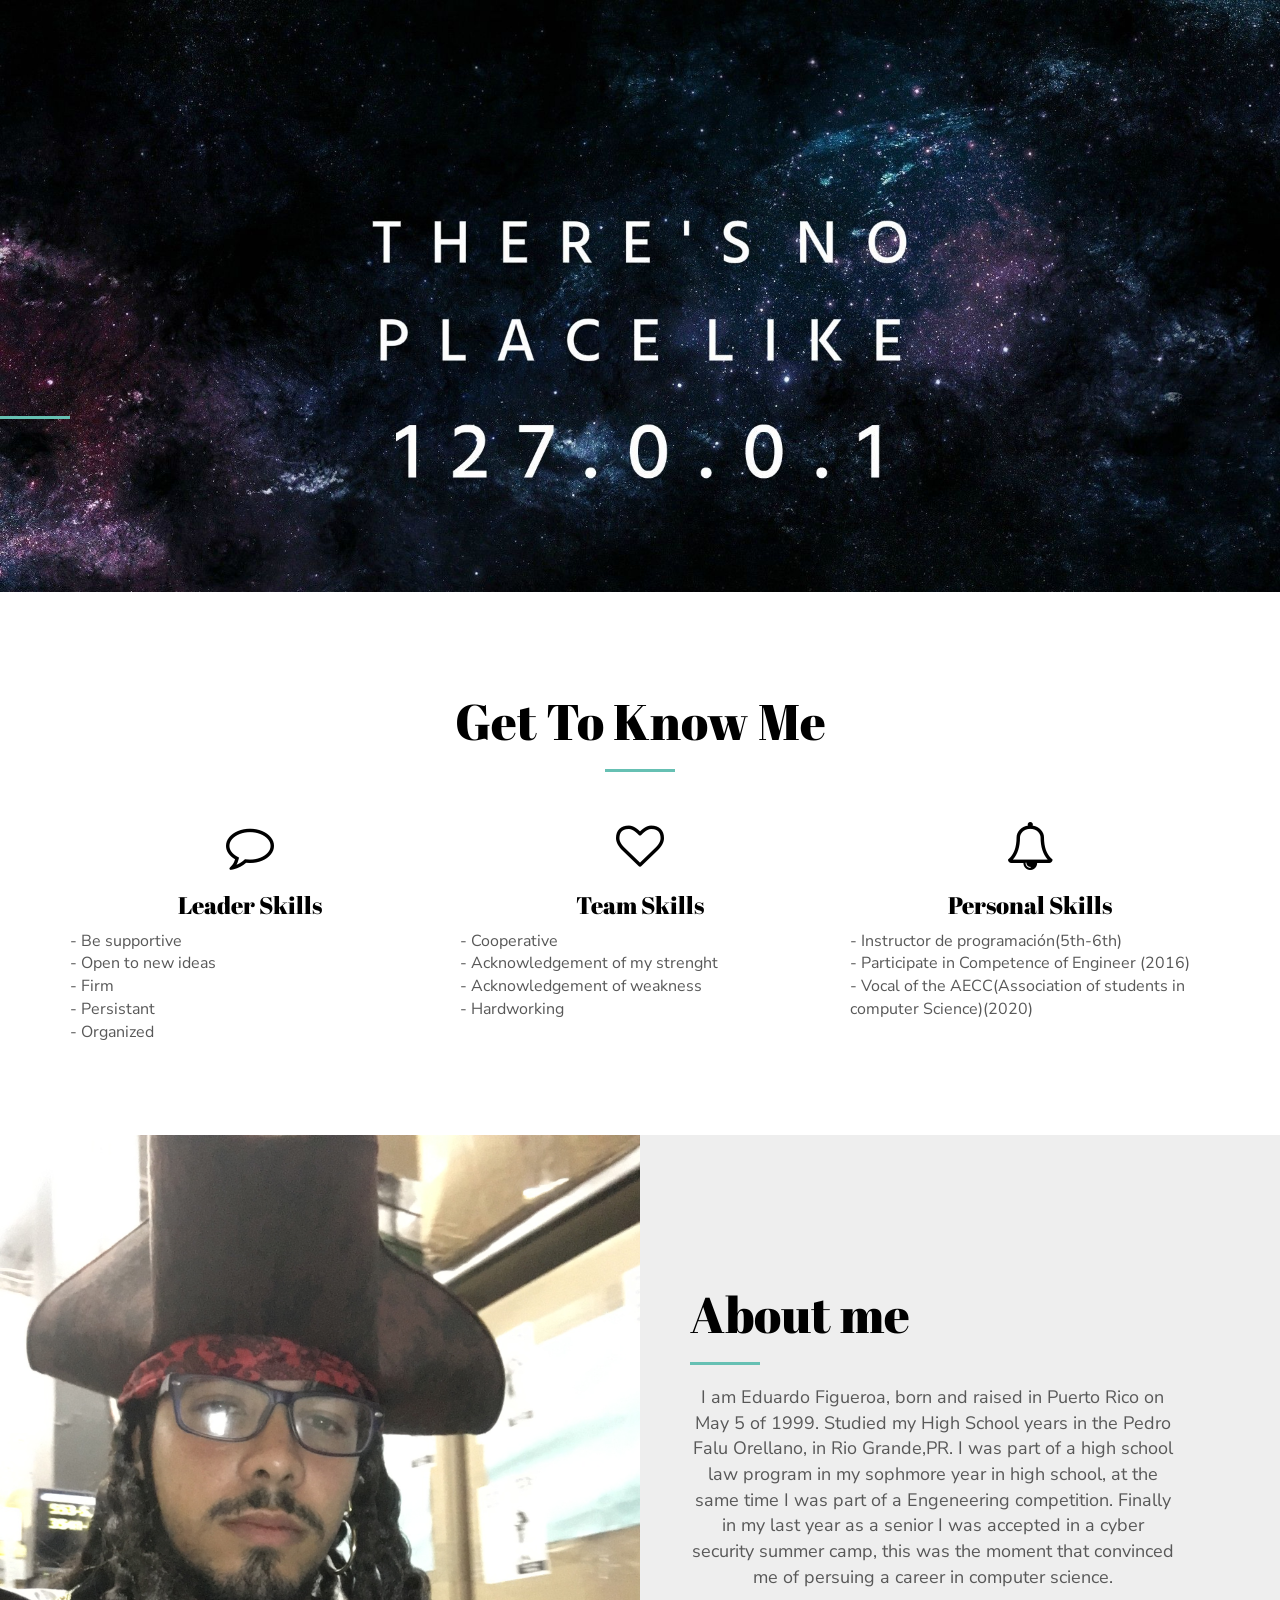
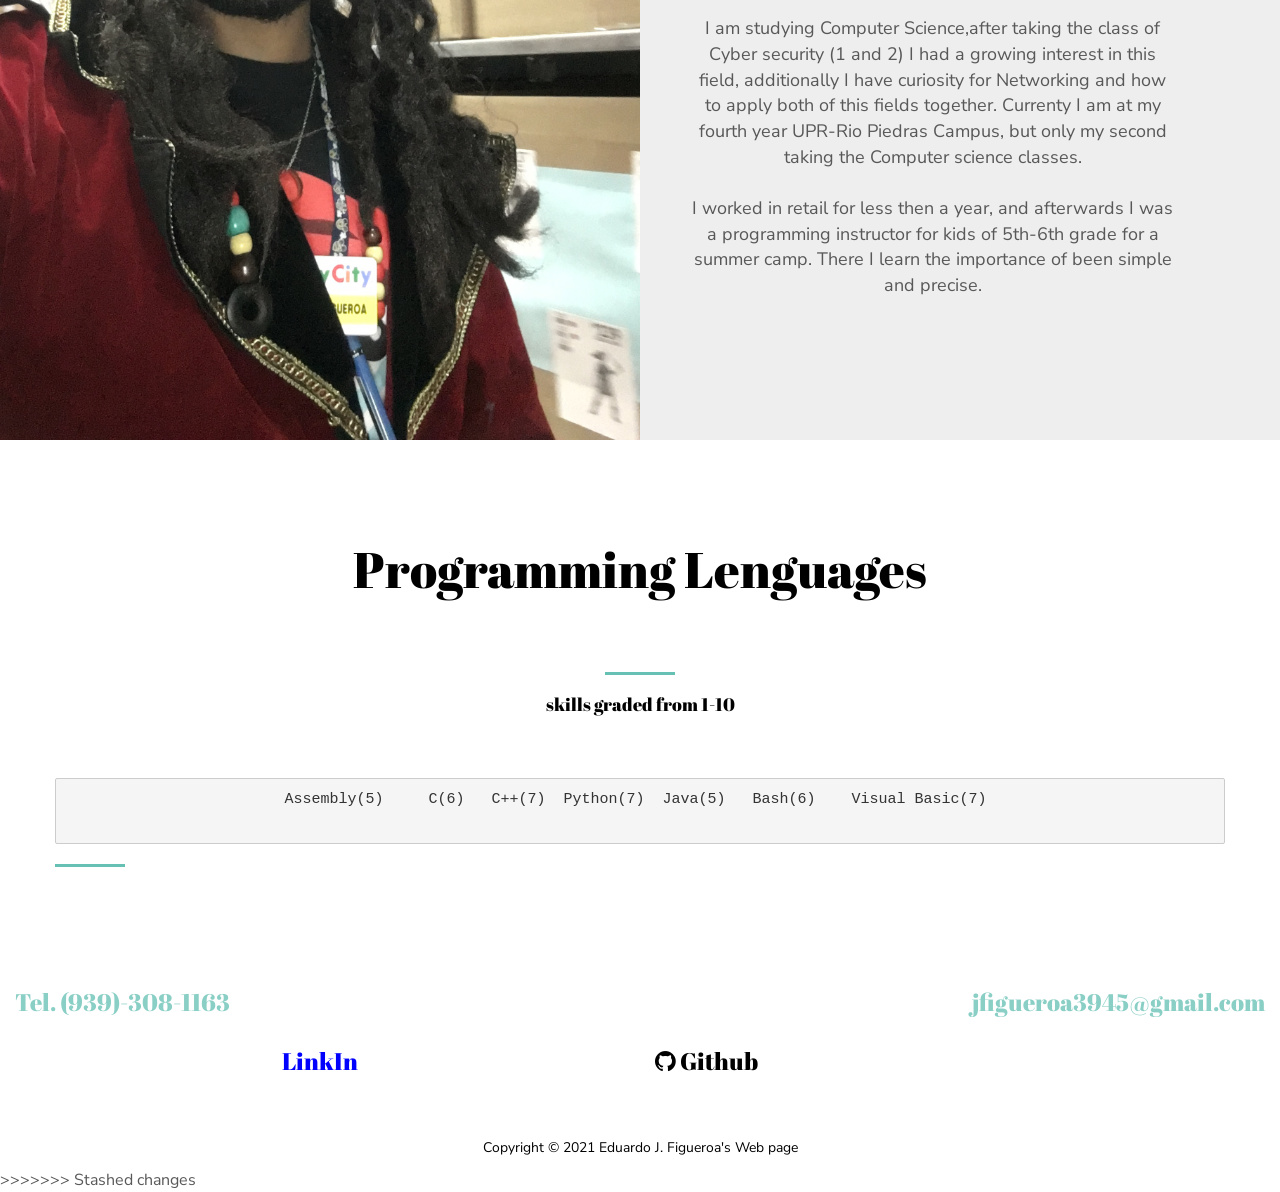
==== index.html @ 789c512d "Update index.html" ====
<!-- Add your content of head and header -->
<!DOCTYPE html>
<html lang="en">

<head>
  <meta charset="UTF-8">
  <meta content="IE=edge" http-equiv="X-UA-Compatible">
  <meta content="width=device-width,initial-scale=1" name="viewport">
  <meta content="description" name="description">
  <meta name="google" content="notranslate" />
  <meta content="Mashup templates have been developped by Orson.io team" name="author">

  <!-- Disable tap highlight on IE -->
  <meta name="msapplication-tap-highlight" content="no">
  
  <link href="./assets/apple-touch-icon.png" rel="apple-touch-icon">
  <link href="./assets/favicon.ico" rel="icon">

  <title>Tech Space</title>  

<link href="./main.97292821.css" rel="stylesheet"></head>

<body>

<!-- Add your site or app content here -->
<div class="background-image-container" style="background-image: url(./assets/images/img-05.jpg);

    background-repeat:repeat;
    background-attachment: center;
    ">
        <div class="">
            <div class="">
                <h2 class=""> <br><br> <br><br></h2>
            </div>
        </div>
</div>

  <!-- Get to Know me-->
<div class="section-container">
    <div class="container">
        <div class="row">
            <div class="col-xs-12 col-md-12 section-container-spacer">
                <h2 class="text-center">Get To Know Me</h2>
            </div>
        </div>

        <div class="row">
            <div class="col-xs-12 col-md-4">
                <div class="fa-container">
                    <i class="fa fa-comment-o fa-3x" aria-hidden="true"></i>
                </div>
                <h3 class="text-center">Leader Skills</h3>
                <p style="text-align: left;">
                    - Be supportive<br>
                    - Open to new ideas<br>
                    - Firm<br>
                    - Persistant<br>
                    - Organized<br>

                </p>
            </div>

            <div class="col-xs-12 col-md-4">
                <div class="fa-container">
                    <i class="fa fa-heart-o fa-3x" aria-hidden="true"></i>
                </div>
                <h3 class="text-center">Team Skills</h3>
                <p style="text-align: left;">
                    - Cooperative<br>
                    - Acknowledgement of my strenght<br>
                    - Acknowledgement of weakness <br>
                    - Hardworking<br>

                </p>
            </div>
            <div class="col-xs-12 col-md-4">
                <div class="fa-container">
                    <i class="fa fa-bell-o fa-3x" aria-hidden="true"></i>
                </div>
                <h3 class="text-center">Personal Skills</h3>
                <p style="text-align: left;">
                    - Instructor de programación(5th-6th)
                    <br>
                    - Participate in Competence of Engineer (2016)
                    <br>
                    - Vocal of the AECC(Association of students in computer Science)(2020)
                    <br>

                </p>
            </div>
        </div>
    </div>
</div>


<!-- ABout me-->
<div class="section-container section-half-background-image-container">
    <div class="image-column" style="background-image: url('./assets/images/img-01.jpg')"></div>
    <div class="container">
        <div class="row">
            <div class="section-label reveal">
                
            </div>
            <div class="col-md-6 col-md-offset-6 text-column">
                <h2>About me</h2>
                <p style="text-align: center; font-size: 18px;">
                     
                    I am Eduardo Figueroa, born and raised in Puerto Rico on May 5 of 1999. Studied my High School years in the Pedro Falu Orellano, in Rio Grande,PR. I was part of a high school law program in my sophmore year in high school, at the same time I was part of a Engeneering competition. Finally in my last year as a senior I was accepted in a cyber security summer camp, this was the moment that convinced me of persuing a career in computer science.

                    <br>
                    <br>
                    I am studying Computer Science,after taking the class of Cyber security (1 and 2) I had a growing interest in this field, additionally I have curiosity for Networking and how to apply both of this fields together. Currenty I am at my fourth year UPR-Rio Piedras Campus, but only my second taking the Computer science classes. 

                    <br>
                    <br>
                    I worked in retail for less then a year, and afterwards I was a programming instructor for kids of 5th-6th grade for a summer camp. There I learn the importance of been simple and precise.  
                    

                </p>
                    
            </div>
        </div>
    </div>
</div>

<!--Programming Lenguage -->
<div class="section-container">
    <div class="container">
        <div class="row">
            <div class="col-xs-12 col-md-12 section-container-spacer">
                <h2 class="text-center">Programming Lenguages
                    <br><br></h2>
                <h4 class="text-center">skills graded from 1-10</h4>
            </div>
        </div>
        <div class="row">
            <h2 style="text-align: center;"><pre = id="t1">Assembly(5)     C(6)   C++(7)  Python(7)  Java(5)   Bash(6)    Visual Basic(7) 
            </pre>
            </h2>
                      
        </div>
    </div>
</div>


<!--Contact Me -->
<div class="col-sm-12 col-md-6 d-flex align-items-center tm-contact-item">
              <h3><a href="tel:(787)-308-1163" class="tm-contact-item-link">
                  <span class="mb-0">Tel. (939)-308-1163</span>
              </a>
              </h3>              
            </div>

            <div class="col-sm-12 col-md-6 d-flex align-items-center tm-contact-item">
                <h3 style="text-align:right; ">

              <a href="mailto:jfigueroa3945@gmail.com" class="tm-contact-item-link">
                <span class="mb-0">jfigueroa3945@gmail.com</span>
              </a>
              </h3>

            </div>

            <div class="col-sm-12 col-md-6 d-flex align-items-center tm-contact-item">
              <a href="https://www.linkedin.com/in/eduardo-figueroa-7638191ba/" class="tm-contact-item-link">
                  <h3 style="text-align:center; ">
                  <span class="mb-0" style="color: blue">LinkIn</span></h3>
              </a>              
            </div>

            
               <div class="col-sm-12 col-md-6 d-flex align-items-center tm-contact-item">
                <h3 style="text-align:right center; ">
              <a href="https://github.com/EduardoJFigueroa" class="tm-contact-item-link"
                   ><i class="fa fa-github" aria-hidden="true" style = "color:black" ></i>
                  <span class="mb-0" style = "color:black">Github</span>

                  <br><br><br>
              </a> 
            </h3>             
            </div>

<!--Footer -->
<footer class="text-center small tm-footer"
display:block;
position: fixed;
text-align: center;
background-color: red;
>

  <p class="mb-0" style="color: black">

    Copyright &copy; 2021 Eduardo J. Figueroa's Web page
  </p>
</footer>

<script type="text/javascript" src="./main.faaf51f9.js"></script>
>>>>>>> Stashed changes
---- main.97292821.css ----
@import url(https://fonts.googleapis.com/css?family=Abril+Fatface|Lato|Nunito+Sans:400,600);@import url(https://maxcdn.bootstrapcdn.com/font-awesome/4.7.0/css/font-awesome.min.css);/*!
 * Bootstrap v3.3.7 (http://getbootstrap.com)
 * Copyright 2011-2016 Twitter, Inc.
 * Licensed under MIT (https://github.com/twbs/bootstrap/blob/master/LICENSE)
 */
/*! normalize.css v3.0.3 | MIT License | github.com/necolas/normalize.css */html{font-family:sans-serif;-ms-text-size-adjust:100%;-webkit-text-size-adjust:100%}body{margin:0}article,aside,details,figcaption,figure,footer,header,hgroup,main,menu,nav,section,summary{display:block}audio,canvas,progress,video{display:inline-block;vertical-align:baseline}audio:not([controls]){display:none;height:0}[hidden],template{display:none}a{background-color:transparent}a:active,a:hover{outline:0}abbr[title]{border-bottom:1px dotted}b,strong{font-weight:700}dfn{font-style:italic}h1{font-size:2em;margin:.67em 0}mark{background:#ff0;color:#000}small{font-size:80%}sub,sup{font-size:75%;line-height:0;position:relative;vertical-align:baseline}sup{top:-.5em}sub{bottom:-.25em}img{border:0}svg:not(:root){overflow:hidden}figure{margin:1em 40px}hr{box-sizing:content-box;height:0}pre{overflow:auto}code,kbd,pre,samp{font-family:monospace,monospace;font-size:1em}button,input,optgroup,select,textarea{color:inherit;font:inherit;margin:0}button{overflow:visible}button,select{text-transform:none}button,html input[type=button],input[type=reset],input[type=submit]{-webkit-appearance:button;cursor:pointer}button[disabled],html input[disabled]{cursor:default}button::-moz-focus-inner,input::-moz-focus-inner{border:0;padding:0}input{line-height:normal}input[type=checkbox],input[type=radio]{box-sizing:border-box;padding:0}input[type=number]::-webkit-inner-spin-button,input[type=number]::-webkit-outer-spin-button{height:auto}input[type=search]{-webkit-appearance:textfield;box-sizing:content-box}input[type=search]::-webkit-search-cancel-button,input[type=search]::-webkit-search-decoration{-webkit-appearance:none}fieldset{border:1px solid silver;margin:0 2px;padding:.35em .625em .75em}textarea{overflow:auto}optgroup{font-weight:700}table{border-collapse:collapse;border-spacing:0}td,th{padding:0}

/*! Source: https://github.com/h5bp/html5-boilerplate/blob/master/src/css/main.css */@media print{*,:after,:before{background:transparent!important;color:#000!important;box-shadow:none!important;text-shadow:none!important}a,a:visited{text-decoration:underline}a[href]:after{content:" (" attr(href) ")"}abbr[title]:after{content:" (" attr(title) ")"}a[href^="#"]:after,a[href^="javascript:"]:after{content:""}blockquote,pre{border:1px solid #999;page-break-inside:avoid}thead{display:table-header-group}img,tr{page-break-inside:avoid}img{max-width:100%!important}h2,h3,p{orphans:3;widows:3}h2,h3{page-break-after:avoid}.navbar{display:none}.btn>.caret,.dropup>.btn>.caret{border-top-color:#000!important}.label{border:1px solid #000}.table{border-collapse:collapse!important}.table td,.table th{background-color:#fff!important}.table-bordered td,.table-bordered th{border:1px solid #ddd!important}}*,:after,:before{-webkit-box-sizing:border-box;-moz-box-sizing:border-box;box-sizing:border-box}html{font-size:10px;-webkit-tap-highlight-color:transparent}body{font-family:Nunito Sans,Helvetica,Arial,sans-serif;font-size:16px;line-height:1.42857;color:#585858;background-color:#fff}button,input,select,textarea{font-family:inherit;font-size:inherit;line-height:inherit}a{color:#8acfc5;text-decoration:none}a:focus,a:hover{color:#54b9aa;text-decoration:underline}a:focus{outline:5px auto -webkit-focus-ring-color;outline-offset:-2px}figure{margin:0}img{vertical-align:middle}.img-responsive{display:block;max-width:100%;height:auto}.img-rounded{border-radius:4px}.img-thumbnail{padding:4px;line-height:1.42857;background-color:#fff;border:1px solid #ddd;border-radius:2px;-webkit-transition:all .2s ease-in-out;-o-transition:all .2s ease-in-out;transition:all .2s ease-in-out;display:inline-block;max-width:100%;height:auto}.img-circle{border-radius:50%}hr{margin-top:22px;margin-bottom:22px;border:0;border-top:1px solid #eee}.sr-only{position:absolute;width:1px;height:1px;margin:-1px;padding:0;overflow:hidden;clip:rect(0,0,0,0);border:0}.sr-only-focusable:active,.sr-only-focusable:focus{position:static;width:auto;height:auto;margin:0;overflow:visible;clip:auto}[role=button]{cursor:pointer}.h1,.h2,.h3,.h4,.h5,.h6,h1,h2,h3,h4,h5,h6{font-family:Abril Fatface,Times New Roman,Times,serif;font-weight:500;line-height:1.1;color:#000}.h1 .small,.h1 small,.h2 .small,.h2 small,.h3 .small,.h3 small,.h4 .small,.h4 small,.h5 .small,.h5 small,.h6 .small,.h6 small,h1 .small,h1 small,h2 .small,h2 small,h3 .small,h3 small,h4 .small,h4 small,h5 .small,h5 small,h6 .small,h6 small{font-weight:400;line-height:1;color:#777}.h1,.h2,.h3,h1,h2,h3{margin-top:22px;margin-bottom:11px}.h1 .small,.h1 small,.h2 .small,.h2 small,.h3 .small,.h3 small,h1 .small,h1 small,h2 .small,h2 small,h3 .small,h3 small{font-size:65%}.h4,.h5,.h6,h4,h5,h6{margin-top:11px;margin-bottom:11px}.h4 .small,.h4 small,.h5 .small,.h5 small,.h6 .small,.h6 small,h4 .small,h4 small,h5 .small,h5 small,h6 .small,h6 small{font-size:75%}.h1,h1{font-size:90px}.h2,h2{font-size:50px}.h3,h3{font-size:24px}.h4,.h5,h4,h5{font-size:18px}.h6,h6{font-size:16px}p{margin:0 0 11px}.lead{margin-bottom:22px;font-size:18px;font-weight:300;line-height:1.4}@media (min-width:768px){.lead{font-size:24px}}.small,small{font-size:87%}.mark,mark{background-color:#fcf8e3;padding:.2em}.text-left{text-align:left}.text-right{text-align:right}.text-center{text-align:center}.text-justify{text-align:justify}.text-nowrap{white-space:nowrap}.text-lowercase{text-transform:lowercase}.initialism,.text-uppercase{text-transform:uppercase}.text-capitalize{text-transform:capitalize}.text-muted{color:#777}.text-primary{color:#8acfc5}a.text-primary:focus,a.text-primary:hover{color:#66c0b3}.text-success{color:#fff}a.text-success:focus,a.text-success:hover{color:#e6e6e6}.text-info{color:#31708f}a.text-info:focus,a.text-info:hover{color:#245269}.text-warning{color:#8a6d3b}a.text-warning:focus,a.text-warning:hover{color:#66512c}.text-danger{color:#fff}a.text-danger:focus,a.text-danger:hover{color:#e6e6e6}.bg-primary{color:#fff;background-color:#8acfc5}a.bg-primary:focus,a.bg-primary:hover{background-color:#66c0b3}.bg-success{background-color:#409ede}a.bg-success:focus,a.bg-success:hover{background-color:#2385c8}.bg-info{background-color:#d9edf7}a.bg-info:focus,a.bg-info:hover{background-color:#afd9ee}.bg-warning{background-color:#fcf8e3}a.bg-warning:focus,a.bg-warning:hover{background-color:#f7ecb5}.bg-danger{background-color:#ec3737}a.bg-danger:focus,a.bg-danger:hover{background-color:#db1515}.page-header{padding-bottom:10px;margin:44px 0 22px;border-bottom:1px solid #eee}ol,ul{margin-top:0;margin-bottom:11px}ol ol,ol ul,ul ol,ul ul{margin-bottom:0}.list-inline,.list-unstyled{padding-left:0;list-style:none}.list-inline{margin-left:-5px}.list-inline>li{display:inline-block;padding-left:5px;padding-right:5px}dl{margin-top:0;margin-bottom:22px}dd,dt{line-height:1.42857}dt{font-weight:700}dd{margin-left:0}.dl-horizontal dd:after,.dl-horizontal dd:before{content:" ";display:table}.dl-horizontal dd:after{clear:both}@media (min-width:768px){.dl-horizontal dt{float:left;width:160px;clear:left;text-align:right;overflow:hidden;text-overflow:ellipsis;white-space:nowrap}.dl-horizontal dd{margin-left:180px}}abbr[data-original-title],abbr[title]{cursor:help;border-bottom:1px dotted #777}.initialism{font-size:90%}blockquote{padding:11px 22px;margin:0 0 22px;font-size:20px;border-left:5px solid #eee}blockquote ol:last-child,blockquote p:last-child,blockquote ul:last-child{margin-bottom:0}blockquote .small,blockquote footer,blockquote small{display:block;font-size:80%;line-height:1.42857;color:#777}blockquote .small:before,blockquote footer:before,blockquote small:before{content:"\2014   \A0"}.blockquote-reverse,blockquote.pull-right{padding-right:15px;padding-left:0;border-right:5px solid #eee;border-left:0;text-align:right}.blockquote-reverse .small:before,.blockquote-reverse footer:before,.blockquote-reverse small:before,blockquote.pull-right .small:before,blockquote.pull-right footer:before,blockquote.pull-right small:before{content:""}.blockquote-reverse .small:after,.blockquote-reverse footer:after,.blockquote-reverse small:after,blockquote.pull-right .small:after,blockquote.pull-right footer:after,blockquote.pull-right small:after{content:"\A0   \2014"}address{margin-bottom:22px;font-style:normal;line-height:1.42857}code,kbd,pre,samp{font-family:Menlo,Monaco,Consolas,Courier New,monospace}code{color:#c7254e;background-color:#f9f2f4}code,kbd{padding:2px 4px;font-size:90%;border-radius:2px}kbd{color:#fff;background-color:#333;box-shadow:inset 0 -1px 0 rgba(0,0,0,.25)}kbd kbd{padding:0;font-size:100%;font-weight:700;box-shadow:none}pre{display:block;padding:10.5px;margin:0 0 11px;font-size:15px;line-height:1.42857;word-break:break-all;word-wrap:break-word;color:#333;background-color:#f5f5f5;border:1px solid #ccc;border-radius:2px}pre code{padding:0;font-size:inherit;color:inherit;white-space:pre-wrap;background-color:transparent;border-radius:0}.pre-scrollable{max-height:340px;overflow-y:scroll}.container{margin-right:auto;margin-left:auto;padding-left:15px;padding-right:15px}.container:after,.container:before{content:" ";display:table}.container:after{clear:both}@media (min-width:768px){.container{width:750px}}@media (min-width:992px){.container{width:970px}}@media (min-width:1200px){.container{width:1170px}}.container-fluid{margin-right:auto;margin-left:auto;padding-left:15px;padding-right:15px}.container-fluid:after,.container-fluid:before{content:" ";display:table}.container-fluid:after{clear:both}.row{margin-left:-15px;margin-right:-15px}.row:after,.row:before{content:" ";display:table}.row:after{clear:both}.col-lg-1,.col-lg-2,.col-lg-3,.col-lg-4,.col-lg-5,.col-lg-6,.col-lg-7,.col-lg-8,.col-lg-9,.col-lg-10,.col-lg-11,.col-lg-12,.col-md-1,.col-md-2,.col-md-3,.col-md-4,.col-md-5,.col-md-6,.col-md-7,.col-md-8,.col-md-9,.col-md-10,.col-md-11,.col-md-12,.col-sm-1,.col-sm-2,.col-sm-3,.col-sm-4,.col-sm-5,.col-sm-6,.col-sm-7,.col-sm-8,.col-sm-9,.col-sm-10,.col-sm-11,.col-sm-12,.col-xs-1,.col-xs-2,.col-xs-3,.col-xs-4,.col-xs-5,.col-xs-6,.col-xs-7,.col-xs-8,.col-xs-9,.col-xs-10,.col-xs-11,.col-xs-12{position:relative;min-height:1px;padding-left:15px;padding-right:15px}.col-xs-1,.col-xs-2,.col-xs-3,.col-xs-4,.col-xs-5,.col-xs-6,.col-xs-7,.col-xs-8,.col-xs-9,.col-xs-10,.col-xs-11,.col-xs-12{float:left}.col-xs-1{width:8.33333%}.col-xs-2{width:16.66667%}.col-xs-3{width:25%}.col-xs-4{width:33.33333%}.col-xs-5{width:41.66667%}.col-xs-6{width:50%}.col-xs-7{width:58.33333%}.col-xs-8{width:66.66667%}.col-xs-9{width:75%}.col-xs-10{width:83.33333%}.col-xs-11{width:91.66667%}.col-xs-12{width:100%}.col-xs-pull-0{right:auto}.col-xs-pull-1{right:8.33333%}.col-xs-pull-2{right:16.66667%}.col-xs-pull-3{right:25%}.col-xs-pull-4{right:33.33333%}.col-xs-pull-5{right:41.66667%}.col-xs-pull-6{right:50%}.col-xs-pull-7{right:58.33333%}.col-xs-pull-8{right:66.66667%}.col-xs-pull-9{right:75%}.col-xs-pull-10{right:83.33333%}.col-xs-pull-11{right:91.66667%}.col-xs-pull-12{right:100%}.col-xs-push-0{left:auto}.col-xs-push-1{left:8.33333%}.col-xs-push-2{left:16.66667%}.col-xs-push-3{left:25%}.col-xs-push-4{left:33.33333%}.col-xs-push-5{left:41.66667%}.col-xs-push-6{left:50%}.col-xs-push-7{left:58.33333%}.col-xs-push-8{left:66.66667%}.col-xs-push-9{left:75%}.col-xs-push-10{left:83.33333%}.col-xs-push-11{left:91.66667%}.col-xs-push-12{left:100%}.col-xs-offset-0{margin-left:0}.col-xs-offset-1{margin-left:8.33333%}.col-xs-offset-2{margin-left:16.66667%}.col-xs-offset-3{margin-left:25%}.col-xs-offset-4{margin-left:33.33333%}.col-xs-offset-5{margin-left:41.66667%}.col-xs-offset-6{margin-left:50%}.col-xs-offset-7{margin-left:58.33333%}.col-xs-offset-8{margin-left:66.66667%}.col-xs-offset-9{margin-left:75%}.col-xs-offset-10{margin-left:83.33333%}.col-xs-offset-11{margin-left:91.66667%}.col-xs-offset-12{margin-left:100%}@media (min-width:768px){.col-sm-1,.col-sm-2,.col-sm-3,.col-sm-4,.col-sm-5,.col-sm-6,.col-sm-7,.col-sm-8,.col-sm-9,.col-sm-10,.col-sm-11,.col-sm-12{float:left}.col-sm-1{width:8.33333%}.col-sm-2{width:16.66667%}.col-sm-3{width:25%}.col-sm-4{width:33.33333%}.col-sm-5{width:41.66667%}.col-sm-6{width:50%}.col-sm-7{width:58.33333%}.col-sm-8{width:66.66667%}.col-sm-9{width:75%}.col-sm-10{width:83.33333%}.col-sm-11{width:91.66667%}.col-sm-12{width:100%}.col-sm-pull-0{right:auto}.col-sm-pull-1{right:8.33333%}.col-sm-pull-2{right:16.66667%}.col-sm-pull-3{right:25%}.col-sm-pull-4{right:33.33333%}.col-sm-pull-5{right:41.66667%}.col-sm-pull-6{right:50%}.col-sm-pull-7{right:58.33333%}.col-sm-pull-8{right:66.66667%}.col-sm-pull-9{right:75%}.col-sm-pull-10{right:83.33333%}.col-sm-pull-11{right:91.66667%}.col-sm-pull-12{right:100%}.col-sm-push-0{left:auto}.col-sm-push-1{left:8.33333%}.col-sm-push-2{left:16.66667%}.col-sm-push-3{left:25%}.col-sm-push-4{left:33.33333%}.col-sm-push-5{left:41.66667%}.col-sm-push-6{left:50%}.col-sm-push-7{left:58.33333%}.col-sm-push-8{left:66.66667%}.col-sm-push-9{left:75%}.col-sm-push-10{left:83.33333%}.col-sm-push-11{left:91.66667%}.col-sm-push-12{left:100%}.col-sm-offset-0{margin-left:0}.col-sm-offset-1{margin-left:8.33333%}.col-sm-offset-2{margin-left:16.66667%}.col-sm-offset-3{margin-left:25%}.col-sm-offset-4{margin-left:33.33333%}.col-sm-offset-5{margin-left:41.66667%}.col-sm-offset-6{margin-left:50%}.col-sm-offset-7{margin-left:58.33333%}.col-sm-offset-8{margin-left:66.66667%}.col-sm-offset-9{margin-left:75%}.col-sm-offset-10{margin-left:83.33333%}.col-sm-offset-11{margin-left:91.66667%}.col-sm-offset-12{margin-left:100%}}@media (min-width:992px){.col-md-1,.col-md-2,.col-md-3,.col-md-4,.col-md-5,.col-md-6,.col-md-7,.col-md-8,.col-md-9,.col-md-10,.col-md-11,.col-md-12{float:left}.col-md-1{width:8.33333%}.col-md-2{width:16.66667%}.col-md-3{width:25%}.col-md-4{width:33.33333%}.col-md-5{width:41.66667%}.col-md-6{width:50%}.col-md-7{width:58.33333%}.col-md-8{width:66.66667%}.col-md-9{width:75%}.col-md-10{width:83.33333%}.col-md-11{width:91.66667%}.col-md-12{width:100%}.col-md-pull-0{right:auto}.col-md-pull-1{right:8.33333%}.col-md-pull-2{right:16.66667%}.col-md-pull-3{right:25%}.col-md-pull-4{right:33.33333%}.col-md-pull-5{right:41.66667%}.col-md-pull-6{right:50%}.col-md-pull-7{right:58.33333%}.col-md-pull-8{right:66.66667%}.col-md-pull-9{right:75%}.col-md-pull-10{right:83.33333%}.col-md-pull-11{right:91.66667%}.col-md-pull-12{right:100%}.col-md-push-0{left:auto}.col-md-push-1{left:8.33333%}.col-md-push-2{left:16.66667%}.col-md-push-3{left:25%}.col-md-push-4{left:33.33333%}.col-md-push-5{left:41.66667%}.col-md-push-6{left:50%}.col-md-push-7{left:58.33333%}.col-md-push-8{left:66.66667%}.col-md-push-9{left:75%}.col-md-push-10{left:83.33333%}.col-md-push-11{left:91.66667%}.col-md-push-12{left:100%}.col-md-offset-0{margin-left:0}.col-md-offset-1{margin-left:8.33333%}.col-md-offset-2{margin-left:16.66667%}.col-md-offset-3{margin-left:25%}.col-md-offset-4{margin-left:33.33333%}.col-md-offset-5{margin-left:41.66667%}.col-md-offset-6{margin-left:50%}.col-md-offset-7{margin-left:58.33333%}.col-md-offset-8{margin-left:66.66667%}.col-md-offset-9{margin-left:75%}.col-md-offset-10{margin-left:83.33333%}.col-md-offset-11{margin-left:91.66667%}.col-md-offset-12{margin-left:100%}}@media (min-width:1200px){.col-lg-1,.col-lg-2,.col-lg-3,.col-lg-4,.col-lg-5,.col-lg-6,.col-lg-7,.col-lg-8,.col-lg-9,.col-lg-10,.col-lg-11,.col-lg-12{float:left}.col-lg-1{width:8.33333%}.col-lg-2{width:16.66667%}.col-lg-3{width:25%}.col-lg-4{width:33.33333%}.col-lg-5{width:41.66667%}.col-lg-6{width:50%}.col-lg-7{width:58.33333%}.col-lg-8{width:66.66667%}.col-lg-9{width:75%}.col-lg-10{width:83.33333%}.col-lg-11{width:91.66667%}.col-lg-12{width:100%}.col-lg-pull-0{right:auto}.col-lg-pull-1{right:8.33333%}.col-lg-pull-2{right:16.66667%}.col-lg-pull-3{right:25%}.col-lg-pull-4{right:33.33333%}.col-lg-pull-5{right:41.66667%}.col-lg-pull-6{right:50%}.col-lg-pull-7{right:58.33333%}.col-lg-pull-8{right:66.66667%}.col-lg-pull-9{right:75%}.col-lg-pull-10{right:83.33333%}.col-lg-pull-11{right:91.66667%}.col-lg-pull-12{right:100%}.col-lg-push-0{left:auto}.col-lg-push-1{left:8.33333%}.col-lg-push-2{left:16.66667%}.col-lg-push-3{left:25%}.col-lg-push-4{left:33.33333%}.col-lg-push-5{left:41.66667%}.col-lg-push-6{left:50%}.col-lg-push-7{left:58.33333%}.col-lg-push-8{left:66.66667%}.col-lg-push-9{left:75%}.col-lg-push-10{left:83.33333%}.col-lg-push-11{left:91.66667%}.col-lg-push-12{left:100%}.col-lg-offset-0{margin-left:0}.col-lg-offset-1{margin-left:8.33333%}.col-lg-offset-2{margin-left:16.66667%}.col-lg-offset-3{margin-left:25%}.col-lg-offset-4{margin-left:33.33333%}.col-lg-offset-5{margin-left:41.66667%}.col-lg-offset-6{margin-left:50%}.col-lg-offset-7{margin-left:58.33333%}.col-lg-offset-8{margin-left:66.66667%}.col-lg-offset-9{margin-left:75%}.col-lg-offset-10{margin-left:83.33333%}.col-lg-offset-11{margin-left:91.66667%}.col-lg-offset-12{margin-left:100%}}table{background-color:transparent}caption{padding-top:8px;padding-bottom:8px;color:#777}caption,th{text-align:left}.table{width:100%;max-width:100%;margin-bottom:22px}.table>tbody>tr>td,.table>tbody>tr>th,.table>tfoot>tr>td,.table>tfoot>tr>th,.table>thead>tr>td,.table>thead>tr>th{padding:8px;line-height:1.42857;vertical-align:top;border-top:1px solid #ddd}.table>thead>tr>th{vertical-align:bottom;border-bottom:2px solid #ddd}.table>caption+thead>tr:first-child>td,.table>caption+thead>tr:first-child>th,.table>colgroup+thead>tr:first-child>td,.table>colgroup+thead>tr:first-child>th,.table>thead:first-child>tr:first-child>td,.table>thead:first-child>tr:first-child>th{border-top:0}.table>tbody+tbody{border-top:2px solid #ddd}.table .table{background-color:#fff}.table-condensed>tbody>tr>td,.table-condensed>tbody>tr>th,.table-condensed>tfoot>tr>td,.table-condensed>tfoot>tr>th,.table-condensed>thead>tr>td,.table-condensed>thead>tr>th{padding:5px}.table-bordered,.table-bordered>tbody>tr>td,.table-bordered>tbody>tr>th,.table-bordered>tfoot>tr>td,.table-bordered>tfoot>tr>th,.table-bordered>thead>tr>td,.table-bordered>thead>tr>th{border:1px solid #ddd}.table-bordered>thead>tr>td,.table-bordered>thead>tr>th{border-bottom-width:2px}.table-striped>tbody>tr:nth-of-type(odd){background-color:#f9f9f9}.table-hover>tbody>tr:hover{background-color:#f5f5f5}table col[class*=col-]{position:static;float:none;display:table-column}table td[class*=col-],table th[class*=col-]{position:static;float:none;display:table-cell}.table>tbody>tr.active>td,.table>tbody>tr.active>th,.table>tbody>tr>td.active,.table>tbody>tr>th.active,.table>tfoot>tr.active>td,.table>tfoot>tr.active>th,.table>tfoot>tr>td.active,.table>tfoot>tr>th.active,.table>thead>tr.active>td,.table>thead>tr.active>th,.table>thead>tr>td.active,.table>thead>tr>th.active{background-color:#f5f5f5}.table-hover>tbody>tr.active:hover>td,.table-hover>tbody>tr.active:hover>th,.table-hover>tbody>tr:hover>.active,.table-hover>tbody>tr>td.active:hover,.table-hover>tbody>tr>th.active:hover{background-color:#e8e8e8}.table>tbody>tr.success>td,.table>tbody>tr.success>th,.table>tbody>tr>td.success,.table>tbody>tr>th.success,.table>tfoot>tr.success>td,.table>tfoot>tr.success>th,.table>tfoot>tr>td.success,.table>tfoot>tr>th.success,.table>thead>tr.success>td,.table>thead>tr.success>th,.table>thead>tr>td.success,.table>thead>tr>th.success{background-color:#409ede}.table-hover>tbody>tr.success:hover>td,.table-hover>tbody>tr.success:hover>th,.table-hover>tbody>tr:hover>.success,.table-hover>tbody>tr>td.success:hover,.table-hover>tbody>tr>th.success:hover{background-color:#2a93da}.table>tbody>tr.info>td,.table>tbody>tr.info>th,.table>tbody>tr>td.info,.table>tbody>tr>th.info,.table>tfoot>tr.info>td,.table>tfoot>tr.info>th,.table>tfoot>tr>td.info,.table>tfoot>tr>th.info,.table>thead>tr.info>td,.table>thead>tr.info>th,.table>thead>tr>td.info,.table>thead>tr>th.info{background-color:#d9edf7}.table-hover>tbody>tr.info:hover>td,.table-hover>tbody>tr.info:hover>th,.table-hover>tbody>tr:hover>.info,.table-hover>tbody>tr>td.info:hover,.table-hover>tbody>tr>th.info:hover{background-color:#c4e3f3}.table>tbody>tr.warning>td,.table>tbody>tr.warning>th,.table>tbody>tr>td.warning,.table>tbody>tr>th.warning,.table>tfoot>tr.warning>td,.table>tfoot>tr.warning>th,.table>tfoot>tr>td.warning,.table>tfoot>tr>th.warning,.table>thead>tr.warning>td,.table>thead>tr.warning>th,.table>thead>tr>td.warning,.table>thead>tr>th.warning{background-color:#fcf8e3}.table-hover>tbody>tr.warning:hover>td,.table-hover>tbody>tr.warning:hover>th,.table-hover>tbody>tr:hover>.warning,.table-hover>tbody>tr>td.warning:hover,.table-hover>tbody>tr>th.warning:hover{background-color:#faf2cc}.table>tbody>tr.danger>td,.table>tbody>tr.danger>th,.table>tbody>tr>td.danger,.table>tbody>tr>th.danger,.table>tfoot>tr.danger>td,.table>tfoot>tr.danger>th,.table>tfoot>tr>td.danger,.table>tfoot>tr>th.danger,.table>thead>tr.danger>td,.table>thead>tr.danger>th,.table>thead>tr>td.danger,.table>thead>tr>th.danger{background-color:#ec3737}.table-hover>tbody>tr.danger:hover>td,.table-hover>tbody>tr.danger:hover>th,.table-hover>tbody>tr:hover>.danger,.table-hover>tbody>tr>td.danger:hover,.table-hover>tbody>tr>th.danger:hover{background-color:#ea2020}.table-responsive{overflow-x:auto;min-height:.01%}@media screen and (max-width:767px){.table-responsive{width:100%;margin-bottom:16.5px;overflow-y:hidden;-ms-overflow-style:-ms-autohiding-scrollbar;border:1px solid #ddd}.table-responsive>.table{margin-bottom:0}.table-responsive>.table>tbody>tr>td,.table-responsive>.table>tbody>tr>th,.table-responsive>.table>tfoot>tr>td,.table-responsive>.table>tfoot>tr>th,.table-responsive>.table>thead>tr>td,.table-responsive>.table>thead>tr>th{white-space:nowrap}.table-responsive>.table-bordered{border:0}.table-responsive>.table-bordered>tbody>tr>td:first-child,.table-responsive>.table-bordered>tbody>tr>th:first-child,.table-responsive>.table-bordered>tfoot>tr>td:first-child,.table-responsive>.table-bordered>tfoot>tr>th:first-child,.table-responsive>.table-bordered>thead>tr>td:first-child,.table-responsive>.table-bordered>thead>tr>th:first-child{border-left:0}.table-responsive>.table-bordered>tbody>tr>td:last-child,.table-responsive>.table-bordered>tbody>tr>th:last-child,.table-responsive>.table-bordered>tfoot>tr>td:last-child,.table-responsive>.table-bordered>tfoot>tr>th:last-child,.table-responsive>.table-bordered>thead>tr>td:last-child,.table-responsive>.table-bordered>thead>tr>th:last-child{border-right:0}.table-responsive>.table-bordered>tbody>tr:last-child>td,.table-responsive>.table-bordered>tbody>tr:last-child>th,.table-responsive>.table-bordered>tfoot>tr:last-child>td,.table-responsive>.table-bordered>tfoot>tr:last-child>th{border-bottom:0}}fieldset{margin:0;min-width:0}fieldset,legend{padding:0;border:0}legend{display:block;width:100%;margin-bottom:22px;font-size:24px;line-height:inherit;color:#333;border-bottom:1px solid #e5e5e5}label{display:inline-block;max-width:100%;margin-bottom:5px;font-weight:700}input[type=search]{-webkit-box-sizing:border-box;-moz-box-sizing:border-box;box-sizing:border-box}input[type=checkbox],input[type=radio]{margin:4px 0 0;margin-top:1px\9;line-height:normal}input[type=file]{display:block}input[type=range]{display:block;width:100%}select[multiple],select[size]{height:auto}input[type=checkbox]:focus,input[type=file]:focus,input[type=radio]:focus{outline:5px auto -webkit-focus-ring-color;outline-offset:-2px}output{padding-top:11px}.form-control,output{display:block;font-size:16px;line-height:1.42857;color:#555}.form-control{width:100%;height:44px;padding:10px 12px;background-color:#fff;background-image:none;border:1px solid #ddd;border-radius:2px;-webkit-box-shadow:inset 0 1px 1px rgba(0,0,0,.075);box-shadow:inset 0 1px 1px rgba(0,0,0,.075);-webkit-transition:border-color .15s ease-in-out,box-shadow .15s ease-in-out;-o-transition:border-color ease-in-out .15s,box-shadow ease-in-out .15s;transition:border-color .15s ease-in-out,box-shadow .15s ease-in-out}.form-control:focus{border-color:#66afe9;-webkit-box-shadow:inset 0 1px 1px rgba(0,0,0,.075),0 0 8px rgba(102,175,233,.6);box-shadow:inset 0 1px 1px rgba(0,0,0,.075),0 0 8px rgba(102,175,233,.6)}.form-control::-moz-placeholder{color:#999;opacity:1}.form-control:-ms-input-placeholder{color:#999}.form-control::-webkit-input-placeholder{color:#999}.form-control::-ms-expand{border:0;background-color:transparent}.form-control[disabled],.form-control[readonly],fieldset[disabled] .form-control{background-color:#eee;opacity:1}.form-control[disabled],fieldset[disabled] .form-control{cursor:not-allowed}textarea.form-control{height:auto}input[type=search]{-webkit-appearance:none}@media screen and (-webkit-min-device-pixel-ratio:0){input[type=date].form-control,input[type=datetime-local].form-control,input[type=month].form-control,input[type=time].form-control{line-height:44px}.input-group-sm>.input-group-btn>input[type=date].btn,.input-group-sm>.input-group-btn>input[type=datetime-local].btn,.input-group-sm>.input-group-btn>input[type=month].btn,.input-group-sm>.input-group-btn>input[type=time].btn,.input-group-sm>input[type=date].form-control,.input-group-sm>input[type=date].input-group-addon,.input-group-sm>input[type=datetime-local].form-control,.input-group-sm>input[type=datetime-local].input-group-addon,.input-group-sm>input[type=month].form-control,.input-group-sm>input[type=month].input-group-addon,.input-group-sm>input[type=time].form-control,.input-group-sm>input[type=time].input-group-addon,.input-group-sm input[type=date],.input-group-sm input[type=datetime-local],.input-group-sm input[type=month],.input-group-sm input[type=time],input[type=date].input-sm,input[type=datetime-local].input-sm,input[type=month].input-sm,input[type=time].input-sm{line-height:33px}.input-group-lg>.input-group-btn>input[type=date].btn,.input-group-lg>.input-group-btn>input[type=datetime-local].btn,.input-group-lg>.input-group-btn>input[type=month].btn,.input-group-lg>.input-group-btn>input[type=time].btn,.input-group-lg>input[type=date].form-control,.input-group-lg>input[type=date].input-group-addon,.input-group-lg>input[type=datetime-local].form-control,.input-group-lg>input[type=datetime-local].input-group-addon,.input-group-lg>input[type=month].form-control,.input-group-lg>input[type=month].input-group-addon,.input-group-lg>input[type=time].form-control,.input-group-lg>input[type=time].input-group-addon,.input-group-lg input[type=date],.input-group-lg input[type=datetime-local],.input-group-lg input[type=month],.input-group-lg input[type=time],input[type=date].input-lg,input[type=datetime-local].input-lg,input[type=month].input-lg,input[type=time].input-lg{line-height:49px}}.form-group{margin-bottom:15px}.checkbox,.radio{position:relative;display:block;margin-top:10px;margin-bottom:10px}.checkbox label,.radio label{min-height:22px;padding-left:20px;margin-bottom:0;font-weight:400;cursor:pointer}.checkbox-inline input[type=checkbox],.checkbox input[type=checkbox],.radio-inline input[type=radio],.radio input[type=radio]{position:absolute;margin-left:-20px;margin-top:4px\9}.checkbox+.checkbox,.radio+.radio{margin-top:-5px}.checkbox-inline,.radio-inline{position:relative;display:inline-block;padding-left:20px;margin-bottom:0;vertical-align:middle;font-weight:400;cursor:pointer}.checkbox-inline+.checkbox-inline,.radio-inline+.radio-inline{margin-top:0;margin-left:10px}.checkbox-inline.disabled,.checkbox.disabled label,.radio-inline.disabled,.radio.disabled label,fieldset[disabled] .checkbox-inline,fieldset[disabled] .checkbox label,fieldset[disabled] .radio-inline,fieldset[disabled] .radio label,fieldset[disabled] input[type=checkbox],fieldset[disabled] input[type=radio],input[type=checkbox].disabled,input[type=checkbox][disabled],input[type=radio].disabled,input[type=radio][disabled]{cursor:not-allowed}.form-control-static{padding-top:11px;padding-bottom:11px;margin-bottom:0;min-height:38px}.form-control-static.input-lg,.form-control-static.input-sm,.input-group-lg>.form-control-static.form-control,.input-group-lg>.form-control-static.input-group-addon,.input-group-lg>.input-group-btn>.form-control-static.btn,.input-group-sm>.form-control-static.form-control,.input-group-sm>.form-control-static.input-group-addon,.input-group-sm>.input-group-btn>.form-control-static.btn{padding-left:0;padding-right:0}.input-group-sm>.form-control,.input-group-sm>.input-group-addon,.input-group-sm>.input-group-btn>.btn,.input-sm{height:33px;padding:5px 10px;font-size:14px;line-height:1.5;border-radius:2px}.input-group-sm>.input-group-btn>select.btn,.input-group-sm>select.form-control,.input-group-sm>select.input-group-addon,select.input-sm{height:33px;line-height:33px}.input-group-sm>.input-group-btn>select[multiple].btn,.input-group-sm>.input-group-btn>textarea.btn,.input-group-sm>select[multiple].form-control,.input-group-sm>select[multiple].input-group-addon,.input-group-sm>textarea.form-control,.input-group-sm>textarea.input-group-addon,select[multiple].input-sm,textarea.input-sm{height:auto}.form-group-sm .form-control{height:33px;padding:5px 10px;font-size:14px;line-height:1.5;border-radius:2px}.form-group-sm select.form-control{height:33px;line-height:33px}.form-group-sm select[multiple].form-control,.form-group-sm textarea.form-control{height:auto}.form-group-sm .form-control-static{height:33px;min-height:36px;padding:6px 10px;font-size:14px;line-height:1.5}.input-group-lg>.form-control,.input-group-lg>.input-group-addon,.input-group-lg>.input-group-btn>.btn,.input-lg{height:49px;padding:10px 16px;font-size:20px;line-height:1.33333;border-radius:4px}.input-group-lg>.input-group-btn>select.btn,.input-group-lg>select.form-control,.input-group-lg>select.input-group-addon,select.input-lg{height:49px;line-height:49px}.input-group-lg>.input-group-btn>select[multiple].btn,.input-group-lg>.input-group-btn>textarea.btn,.input-group-lg>select[multiple].form-control,.input-group-lg>select[multiple].input-group-addon,.input-group-lg>textarea.form-control,.input-group-lg>textarea.input-group-addon,select[multiple].input-lg,textarea.input-lg{height:auto}.form-group-lg .form-control{height:49px;padding:10px 16px;font-size:20px;line-height:1.33333;border-radius:4px}.form-group-lg select.form-control{height:49px;line-height:49px}.form-group-lg select[multiple].form-control,.form-group-lg textarea.form-control{height:auto}.form-group-lg .form-control-static{height:49px;min-height:42px;padding:11px 16px;font-size:20px;line-height:1.33333}.has-feedback{position:relative}.has-feedback .form-control{padding-right:55px}.form-control-feedback{position:absolute;top:0;right:0;z-index:2;display:block;width:44px;height:44px;line-height:44px;text-align:center;pointer-events:none}.form-group-lg .form-control+.form-control-feedback,.input-group-lg+.form-control-feedback,.input-group-lg>.form-control+.form-control-feedback,.input-group-lg>.input-group-addon+.form-control-feedback,.input-group-lg>.input-group-btn>.btn+.form-control-feedback,.input-lg+.form-control-feedback{width:49px;height:49px;line-height:49px}.form-group-sm .form-control+.form-control-feedback,.input-group-sm+.form-control-feedback,.input-group-sm>.form-control+.form-control-feedback,.input-group-sm>.input-group-addon+.form-control-feedback,.input-group-sm>.input-group-btn>.btn+.form-control-feedback,.input-sm+.form-control-feedback{width:33px;height:33px;line-height:33px}.has-success .checkbox,.has-success .checkbox-inline,.has-success.checkbox-inline label,.has-success.checkbox label,.has-success .control-label,.has-success .help-block,.has-success .radio,.has-success .radio-inline,.has-success.radio-inline label,.has-success.radio label{color:#fff}.has-success .form-control{border-color:#fff;-webkit-box-shadow:inset 0 1px 1px rgba(0,0,0,.075);box-shadow:inset 0 1px 1px rgba(0,0,0,.075)}.has-success .form-control:focus{border-color:#e6e6e6;-webkit-box-shadow:inset 0 1px 1px rgba(0,0,0,.075),0 0 6px #fff;box-shadow:inset 0 1px 1px rgba(0,0,0,.075),0 0 6px #fff}.has-success .input-group-addon{color:#fff;border-color:#fff;background-color:#409ede}.has-success .form-control-feedback{color:#fff}.has-warning .checkbox,.has-warning .checkbox-inline,.has-warning.checkbox-inline label,.has-warning.checkbox label,.has-warning .control-label,.has-warning .help-block,.has-warning .radio,.has-warning .radio-inline,.has-warning.radio-inline label,.has-warning.radio label{color:#8a6d3b}.has-warning .form-control{border-color:#8a6d3b;-webkit-box-shadow:inset 0 1px 1px rgba(0,0,0,.075);box-shadow:inset 0 1px 1px rgba(0,0,0,.075)}.has-warning .form-control:focus{border-color:#66512c;-webkit-box-shadow:inset 0 1px 1px rgba(0,0,0,.075),0 0 6px #c0a16b;box-shadow:inset 0 1px 1px rgba(0,0,0,.075),0 0 6px #c0a16b}.has-warning .input-group-addon{color:#8a6d3b;border-color:#8a6d3b;background-color:#fcf8e3}.has-warning .form-control-feedback{color:#8a6d3b}.has-error .checkbox,.has-error .checkbox-inline,.has-error.checkbox-inline label,.has-error.checkbox label,.has-error .control-label,.has-error .help-block,.has-error .radio,.has-error .radio-inline,.has-error.radio-inline label,.has-error.radio label{color:#fff}.has-error .form-control{border-color:#fff;-webkit-box-shadow:inset 0 1px 1px rgba(0,0,0,.075);box-shadow:inset 0 1px 1px rgba(0,0,0,.075)}.has-error .form-control:focus{border-color:#e6e6e6;-webkit-box-shadow:inset 0 1px 1px rgba(0,0,0,.075),0 0 6px #fff;box-shadow:inset 0 1px 1px rgba(0,0,0,.075),0 0 6px #fff}.has-error .input-group-addon{color:#fff;border-color:#fff;background-color:#ec3737}.has-error .form-control-feedback{color:#fff}.has-feedback label~.form-control-feedback{top:27px}.has-feedback label.sr-only~.form-control-feedback{top:0}.help-block{display:block;margin-top:5px;margin-bottom:10px;color:#989898}@media (min-width:768px){.form-inline .form-group{display:inline-block;margin-bottom:0;vertical-align:middle}.form-inline .form-control{display:inline-block;width:auto;vertical-align:middle}.form-inline .form-control-static{display:inline-block}.form-inline .input-group{display:inline-table;vertical-align:middle}.form-inline .input-group .form-control,.form-inline .input-group .input-group-addon,.form-inline .input-group .input-group-btn{width:auto}.form-inline .input-group>.form-control{width:100%}.form-inline .control-label{margin-bottom:0;vertical-align:middle}.form-inline .checkbox,.form-inline .radio{display:inline-block;margin-top:0;margin-bottom:0;vertical-align:middle}.form-inline .checkbox label,.form-inline .radio label{padding-left:0}.form-inline .checkbox input[type=checkbox],.form-inline .radio input[type=radio]{position:relative;margin-left:0}.form-inline .has-feedback .form-control-feedback{top:0}}.form-horizontal .checkbox,.form-horizontal .checkbox-inline,.form-horizontal .radio,.form-horizontal .radio-inline{margin-top:0;margin-bottom:0;padding-top:11px}.form-horizontal .checkbox,.form-horizontal .radio{min-height:33px}.form-horizontal .form-group{margin-left:-15px;margin-right:-15px}.form-horizontal .form-group:after,.form-horizontal .form-group:before{content:" ";display:table}.form-horizontal .form-group:after{clear:both}@media (min-width:768px){.form-horizontal .control-label{text-align:right;margin-bottom:0;padding-top:11px}}.form-horizontal .has-feedback .form-control-feedback{right:15px}@media (min-width:768px){.form-horizontal .form-group-lg .control-label{padding-top:11px;font-size:20px}}@media (min-width:768px){.form-horizontal .form-group-sm .control-label{padding-top:6px;font-size:14px}}.btn{display:inline-block;margin-bottom:0;font-weight:400;text-align:center;vertical-align:middle;touch-action:manipulation;cursor:pointer;background-image:none;border:1px solid transparent;white-space:nowrap;padding:10px 12px;font-size:16px;line-height:1.42857;border-radius:2px;-webkit-user-select:none;-moz-user-select:none;-ms-user-select:none;user-select:none}.btn.active.focus,.btn.active:focus,.btn.focus,.btn:active.focus,.btn:active:focus,.btn:focus{outline:5px auto -webkit-focus-ring-color;outline-offset:-2px}.btn.focus,.btn:focus,.btn:hover{color:#333;text-decoration:none}.btn.active,.btn:active{outline:0;background-image:none;-webkit-box-shadow:inset 0 3px 5px rgba(0,0,0,.125);box-shadow:inset 0 3px 5px rgba(0,0,0,.125)}.btn.disabled,.btn[disabled],fieldset[disabled] .btn{cursor:not-allowed;opacity:.65;filter:alpha(opacity=65);-webkit-box-shadow:none;box-shadow:none}a.btn.disabled,fieldset[disabled] a.btn{pointer-events:none}.btn-default{color:#333;background-color:#fff;border-color:#8acfc5}.btn-default.focus,.btn-default:focus{color:#333;background-color:#e6e6e6;border-color:#3f9a8d}.btn-default.active,.btn-default:active,.btn-default:hover,.open>.btn-default.dropdown-toggle{color:#333;background-color:#e6e6e6;border-color:#5fbdaf}.btn-default.active.focus,.btn-default.active:focus,.btn-default.active:hover,.btn-default:active.focus,.btn-default:active:focus,.btn-default:active:hover,.open>.btn-default.dropdown-toggle.focus,.open>.btn-default.dropdown-toggle:focus,.open>.btn-default.dropdown-toggle:hover{color:#333;background-color:#d4d4d4;border-color:#3f9a8d}.btn-default.active,.btn-default:active,.open>.btn-default.dropdown-toggle{background-image:none}.btn-default.disabled.focus,.btn-default.disabled:focus,.btn-default.disabled:hover,.btn-default[disabled].focus,.btn-default[disabled]:focus,.btn-default[disabled]:hover,fieldset[disabled] .btn-default.focus,fieldset[disabled] .btn-default:focus,fieldset[disabled] .btn-default:hover{background-color:#fff;border-color:#8acfc5}.btn-default .badge{color:#fff;background-color:#333}.btn-primary{color:#fff;background-color:#8acfc5;border-color:#8acfc5}.btn-primary.focus,.btn-primary:focus{color:#fff;background-color:#66c0b3;border-color:#3f9a8d}.btn-primary.active,.btn-primary:active,.btn-primary:hover,.open>.btn-primary.dropdown-toggle{color:#fff;background-color:#66c0b3;border-color:#5fbdaf}.btn-primary.active.focus,.btn-primary.active:focus,.btn-primary.active:hover,.btn-primary:active.focus,.btn-primary:active:focus,.btn-primary:active:hover,.open>.btn-primary.dropdown-toggle.focus,.open>.btn-primary.dropdown-toggle:focus,.open>.btn-primary.dropdown-toggle:hover{color:#fff;background-color:#4db6a7;border-color:#3f9a8d}.btn-primary.active,.btn-primary:active,.open>.btn-primary.dropdown-toggle{background-image:none}.btn-primary.disabled.focus,.btn-primary.disabled:focus,.btn-primary.disabled:hover,.btn-primary[disabled].focus,.btn-primary[disabled]:focus,.btn-primary[disabled]:hover,fieldset[disabled] .btn-primary.focus,fieldset[disabled] .btn-primary:focus,fieldset[disabled] .btn-primary:hover{background-color:#8acfc5;border-color:#8acfc5}.btn-primary .badge{color:#8acfc5;background-color:#fff}.btn-success{color:#fff;background-color:#5cb85c;border-color:#5cb85c}.btn-success.focus,.btn-success:focus{color:#fff;background-color:#449d44;border-color:#2d672d}.btn-success.active,.btn-success:active,.btn-success:hover,.open>.btn-success.dropdown-toggle{color:#fff;background-color:#449d44;border-color:#419641}.btn-success.active.focus,.btn-success.active:focus,.btn-success.active:hover,.btn-success:active.focus,.btn-success:active:focus,.btn-success:active:hover,.open>.btn-success.dropdown-toggle.focus,.open>.btn-success.dropdown-toggle:focus,.open>.btn-success.dropdown-toggle:hover{color:#fff;background-color:#398439;border-color:#2d672d}.btn-success.active,.btn-success:active,.open>.btn-success.dropdown-toggle{background-image:none}.btn-success.disabled.focus,.btn-success.disabled:focus,.btn-success.disabled:hover,.btn-success[disabled].focus,.btn-success[disabled]:focus,.btn-success[disabled]:hover,fieldset[disabled] .btn-success.focus,fieldset[disabled] .btn-success:focus,fieldset[disabled] .btn-success:hover{background-color:#5cb85c;border-color:#5cb85c}.btn-success .badge{color:#5cb85c;background-color:#fff}.btn-info{color:#fff;background-color:#409ede;border-color:#409ede}.btn-info.focus,.btn-info:focus{color:#fff;background-color:#2385c8;border-color:#175a87}.btn-info.active,.btn-info:active,.btn-info:hover,.open>.btn-info.dropdown-toggle{color:#fff;background-color:#2385c8;border-color:#217fc0}.btn-info.active.focus,.btn-info.active:focus,.btn-info.active:hover,.btn-info:active.focus,.btn-info:active:focus,.btn-info:active:hover,.open>.btn-info.dropdown-toggle.focus,.open>.btn-info.dropdown-toggle:focus,.open>.btn-info.dropdown-toggle:hover{color:#fff;background-color:#1d71aa;border-color:#175a87}.btn-info.active,.btn-info:active,.open>.btn-info.dropdown-toggle{background-image:none}.btn-info.disabled.focus,.btn-info.disabled:focus,.btn-info.disabled:hover,.btn-info[disabled].focus,.btn-info[disabled]:focus,.btn-info[disabled]:hover,fieldset[disabled] .btn-info.focus,fieldset[disabled] .btn-info:focus,fieldset[disabled] .btn-info:hover{background-color:#409ede;border-color:#409ede}.btn-info .badge{color:#409ede;background-color:#fff}.btn-warning{color:#fff;background-color:#f0ad4e;border-color:#f0ad4e}.btn-warning.focus,.btn-warning:focus{color:#fff;background-color:#ec971f;border-color:#b06d0f}.btn-warning.active,.btn-warning:active,.btn-warning:hover,.open>.btn-warning.dropdown-toggle{color:#fff;background-color:#ec971f;border-color:#eb9316}.btn-warning.active.focus,.btn-warning.active:focus,.btn-warning.active:hover,.btn-warning:active.focus,.btn-warning:active:focus,.btn-warning:active:hover,.open>.btn-warning.dropdown-toggle.focus,.open>.btn-warning.dropdown-toggle:focus,.open>.btn-warning.dropdown-toggle:hover{color:#fff;background-color:#d58512;border-color:#b06d0f}.btn-warning.active,.btn-warning:active,.open>.btn-warning.dropdown-toggle{background-image:none}.btn-warning.disabled.focus,.btn-warning.disabled:focus,.btn-warning.disabled:hover,.btn-warning[disabled].focus,.btn-warning[disabled]:focus,.btn-warning[disabled]:hover,fieldset[disabled] .btn-warning.focus,fieldset[disabled] .btn-warning:focus,fieldset[disabled] .btn-warning:hover{background-color:#f0ad4e;border-color:#f0ad4e}.btn-warning .badge{color:#f0ad4e;background-color:#fff}.btn-danger{color:#fff;background-color:#d9534f;border-color:#d9534f}.btn-danger.focus,.btn-danger:focus{color:#fff;background-color:#c9302c;border-color:#8b211e}.btn-danger.active,.btn-danger:active,.btn-danger:hover,.open>.btn-danger.dropdown-toggle{color:#fff;background-color:#c9302c;border-color:#c12e2a}.btn-danger.active.focus,.btn-danger.active:focus,.btn-danger.active:hover,.btn-danger:active.focus,.btn-danger:active:focus,.btn-danger:active:hover,.open>.btn-danger.dropdown-toggle.focus,.open>.btn-danger.dropdown-toggle:focus,.open>.btn-danger.dropdown-toggle:hover{color:#fff;background-color:#ac2925;border-color:#8b211e}.btn-danger.active,.btn-danger:active,.open>.btn-danger.dropdown-toggle{background-image:none}.btn-danger.disabled.focus,.btn-danger.disabled:focus,.btn-danger.disabled:hover,.btn-danger[disabled].focus,.btn-danger[disabled]:focus,.btn-danger[disabled]:hover,fieldset[disabled] .btn-danger.focus,fieldset[disabled] .btn-danger:focus,fieldset[disabled] .btn-danger:hover{background-color:#d9534f;border-color:#d9534f}.btn-danger .badge{color:#d9534f;background-color:#fff}.btn-link{color:#8acfc5;font-weight:400;border-radius:0}.btn-link,.btn-link.active,.btn-link:active,.btn-link[disabled],fieldset[disabled] .btn-link{background-color:transparent;-webkit-box-shadow:none;box-shadow:none}.btn-link,.btn-link:active,.btn-link:focus,.btn-link:hover{border-color:transparent}.btn-link:focus,.btn-link:hover{color:#54b9aa;text-decoration:underline;background-color:transparent}.btn-link[disabled]:focus,.btn-link[disabled]:hover,fieldset[disabled] .btn-link:focus,fieldset[disabled] .btn-link:hover{color:#777;text-decoration:none}.btn-group-lg>.btn,.btn-lg{padding:10px 16px;font-size:20px;line-height:1.33333;border-radius:4px}.btn-group-sm>.btn,.btn-sm{padding:5px 10px;font-size:14px;line-height:1.5;border-radius:2px}.btn-group-xs>.btn,.btn-xs{padding:1px 5px;font-size:14px;line-height:1.5;border-radius:2px}.btn-block{display:block;width:100%}.btn-block+.btn-block{margin-top:5px}input[type=button].btn-block,input[type=reset].btn-block,input[type=submit].btn-block{width:100%}.fade{opacity:0;-webkit-transition:opacity .15s linear;-o-transition:opacity .15s linear;transition:opacity .15s linear}.fade.in{opacity:1}.collapse{display:none}.collapse.in{display:block}tr.collapse.in{display:table-row}tbody.collapse.in{display:table-row-group}.collapsing{position:relative;height:0;overflow:hidden;-webkit-transition-property:height,visibility;transition-property:height,visibility;-webkit-transition-duration:.35s;transition-duration:.35s;-webkit-transition-timing-function:ease;transition-timing-function:ease}.caret{display:inline-block;width:0;height:0;margin-left:2px;vertical-align:middle;border-top:4px dashed;border-top:4px solid\9;border-right:4px solid transparent;border-left:4px solid transparent}.dropdown,.dropup{position:relative}.dropdown-toggle:focus{outline:0}.dropdown-menu{position:absolute;top:100%;left:0;z-index:1000;display:none;float:left;min-width:160px;padding:5px 0;margin:2px 0 0;list-style:none;font-size:16px;text-align:left;background-color:#fff;border:1px solid #ccc;border:1px solid rgba(0,0,0,.15);border-radius:2px;-webkit-box-shadow:0 6px 12px rgba(0,0,0,.175);box-shadow:0 6px 12px rgba(0,0,0,.175);background-clip:padding-box}.dropdown-menu.pull-right{right:0;left:auto}.dropdown-menu .divider{height:1px;margin:10px 0;overflow:hidden;background-color:#e5e5e5}.dropdown-menu>li>a{display:block;padding:3px 20px;clear:both;font-weight:400;line-height:1.42857;color:#333;white-space:nowrap}.dropdown-menu>li>a:focus,.dropdown-menu>li>a:hover{text-decoration:none;color:#262626;background-color:#f5f5f5}.dropdown-menu>.active>a,.dropdown-menu>.active>a:focus,.dropdown-menu>.active>a:hover{color:#fff;text-decoration:none;outline:0;background-color:#8acfc5}.dropdown-menu>.disabled>a,.dropdown-menu>.disabled>a:focus,.dropdown-menu>.disabled>a:hover{color:#777}.dropdown-menu>.disabled>a:focus,.dropdown-menu>.disabled>a:hover{text-decoration:none;background-color:transparent;background-image:none;filter:progid:DXImageTransform.Microsoft.gradient(enabled = false);cursor:not-allowed}.open>.dropdown-menu{display:block}.open>a{outline:0}.dropdown-menu-right{left:auto;right:0}.dropdown-menu-left{left:0;right:auto}.dropdown-header{display:block;padding:3px 20px;font-size:14px;line-height:1.42857;color:#777;white-space:nowrap}.dropdown-backdrop{position:fixed;left:0;right:0;bottom:0;top:0;z-index:990}.pull-right>.dropdown-menu{right:0;left:auto}.dropup .caret,.navbar-fixed-bottom .dropdown .caret{border-top:0;border-bottom:4px dashed;border-bottom:4px solid\9;content:""}.dropup .dropdown-menu,.navbar-fixed-bottom .dropdown .dropdown-menu{top:auto;bottom:100%;margin-bottom:2px}@media (min-width:768px){.navbar-right .dropdown-menu{right:0;left:auto}.navbar-right .dropdown-menu-left{left:0;right:auto}}.btn-group,.btn-group-vertical{position:relative;display:inline-block;vertical-align:middle}.btn-group-vertical>.btn,.btn-group>.btn{position:relative;float:left}.btn-group-vertical>.btn.active,.btn-group-vertical>.btn:active,.btn-group-vertical>.btn:focus,.btn-group-vertical>.btn:hover,.btn-group>.btn.active,.btn-group>.btn:active,.btn-group>.btn:focus,.btn-group>.btn:hover{z-index:2}.btn-group .btn+.btn,.btn-group .btn+.btn-group,.btn-group .btn-group+.btn,.btn-group .btn-group+.btn-group{margin-left:-1px}.btn-toolbar{margin-left:-5px}.btn-toolbar:after,.btn-toolbar:before{content:" ";display:table}.btn-toolbar:after{clear:both}.btn-toolbar .btn,.btn-toolbar .btn-group,.btn-toolbar .input-group{float:left}.btn-toolbar>.btn,.btn-toolbar>.btn-group,.btn-toolbar>.input-group{margin-left:5px}.btn-group>.btn:not(:first-child):not(:last-child):not(.dropdown-toggle){border-radius:0}.btn-group>.btn:first-child{margin-left:0}.btn-group>.btn:first-child:not(:last-child):not(.dropdown-toggle){border-bottom-right-radius:0;border-top-right-radius:0}.btn-group>.btn:last-child:not(:first-child),.btn-group>.dropdown-toggle:not(:first-child){border-bottom-left-radius:0;border-top-left-radius:0}.btn-group>.btn-group{float:left}.btn-group>.btn-group:not(:first-child):not(:last-child)>.btn{border-radius:0}.btn-group>.btn-group:first-child:not(:last-child)>.btn:last-child,.btn-group>.btn-group:first-child:not(:last-child)>.dropdown-toggle{border-bottom-right-radius:0;border-top-right-radius:0}.btn-group>.btn-group:last-child:not(:first-child)>.btn:first-child{border-bottom-left-radius:0;border-top-left-radius:0}.btn-group .dropdown-toggle:active,.btn-group.open .dropdown-toggle{outline:0}.btn-group>.btn+.dropdown-toggle{padding-left:8px;padding-right:8px}.btn-group-lg.btn-group>.btn+.dropdown-toggle,.btn-group>.btn-lg+.dropdown-toggle{padding-left:12px;padding-right:12px}.btn-group.open .dropdown-toggle{-webkit-box-shadow:inset 0 3px 5px rgba(0,0,0,.125);box-shadow:inset 0 3px 5px rgba(0,0,0,.125)}.btn-group.open .dropdown-toggle.btn-link{-webkit-box-shadow:none;box-shadow:none}.btn .caret{margin-left:0}.btn-group-lg>.btn .caret,.btn-lg .caret{border-width:5px 5px 0;border-bottom-width:0}.dropup .btn-group-lg>.btn .caret,.dropup .btn-lg .caret{border-width:0 5px 5px}.btn-group-vertical>.btn,.btn-group-vertical>.btn-group,.btn-group-vertical>.btn-group>.btn{display:block;float:none;width:100%;max-width:100%}.btn-group-vertical>.btn-group:after,.btn-group-vertical>.btn-group:before{content:" ";display:table}.btn-group-vertical>.btn-group:after{clear:both}.btn-group-vertical>.btn-group>.btn{float:none}.btn-group-vertical>.btn+.btn,.btn-group-vertical>.btn+.btn-group,.btn-group-vertical>.btn-group+.btn,.btn-group-vertical>.btn-group+.btn-group{margin-top:-1px;margin-left:0}.btn-group-vertical>.btn:not(:first-child):not(:last-child){border-radius:0}.btn-group-vertical>.btn:first-child:not(:last-child){border-top-right-radius:2px;border-top-left-radius:2px;border-bottom-right-radius:0;border-bottom-left-radius:0}.btn-group-vertical>.btn:last-child:not(:first-child){border-top-right-radius:0;border-top-left-radius:0;border-bottom-right-radius:2px;border-bottom-left-radius:2px}.btn-group-vertical>.btn-group:not(:first-child):not(:last-child)>.btn{border-radius:0}.btn-group-vertical>.btn-group:first-child:not(:last-child)>.btn:last-child,.btn-group-vertical>.btn-group:first-child:not(:last-child)>.dropdown-toggle{border-bottom-right-radius:0;border-bottom-left-radius:0}.btn-group-vertical>.btn-group:last-child:not(:first-child)>.btn:first-child{border-top-right-radius:0;border-top-left-radius:0}.btn-group-justified{display:table;width:100%;table-layout:fixed;border-collapse:separate}.btn-group-justified>.btn,.btn-group-justified>.btn-group{float:none;display:table-cell;width:1%}.btn-group-justified>.btn-group .btn{width:100%}.btn-group-justified>.btn-group .dropdown-menu{left:auto}[data-toggle=buttons]>.btn-group>.btn input[type=checkbox],[data-toggle=buttons]>.btn-group>.btn input[type=radio],[data-toggle=buttons]>.btn input[type=checkbox],[data-toggle=buttons]>.btn input[type=radio]{position:absolute;clip:rect(0,0,0,0);pointer-events:none}.input-group{position:relative;display:table;border-collapse:separate}.input-group[class*=col-]{float:none;padding-left:0;padding-right:0}.input-group .form-control{position:relative;z-index:2;float:left;width:100%;margin-bottom:0}.input-group .form-control:focus{z-index:3}.input-group-addon,.input-group-btn,.input-group .form-control{display:table-cell}.input-group-addon:not(:first-child):not(:last-child),.input-group-btn:not(:first-child):not(:last-child),.input-group .form-control:not(:first-child):not(:last-child){border-radius:0}.input-group-addon,.input-group-btn{width:1%;white-space:nowrap;vertical-align:middle}.input-group-addon{padding:10px 12px;font-size:16px;font-weight:400;line-height:1;color:#555;text-align:center;background-color:#eee;border:1px solid #ddd;border-radius:2px}.input-group-addon.input-sm,.input-group-sm>.input-group-addon,.input-group-sm>.input-group-btn>.input-group-addon.btn{padding:5px 10px;font-size:14px;border-radius:2px}.input-group-addon.input-lg,.input-group-lg>.input-group-addon,.input-group-lg>.input-group-btn>.input-group-addon.btn{padding:10px 16px;font-size:20px;border-radius:4px}.input-group-addon input[type=checkbox],.input-group-addon input[type=radio]{margin-top:0}.input-group-addon:first-child,.input-group-btn:first-child>.btn,.input-group-btn:first-child>.btn-group>.btn,.input-group-btn:first-child>.dropdown-toggle,.input-group-btn:last-child>.btn-group:not(:last-child)>.btn,.input-group-btn:last-child>.btn:not(:last-child):not(.dropdown-toggle),.input-group .form-control:first-child{border-bottom-right-radius:0;border-top-right-radius:0}.input-group-addon:first-child{border-right:0}.input-group-addon:last-child,.input-group-btn:first-child>.btn-group:not(:first-child)>.btn,.input-group-btn:first-child>.btn:not(:first-child),.input-group-btn:last-child>.btn,.input-group-btn:last-child>.btn-group>.btn,.input-group-btn:last-child>.dropdown-toggle,.input-group .form-control:last-child{border-bottom-left-radius:0;border-top-left-radius:0}.input-group-addon:last-child{border-left:0}.input-group-btn{font-size:0;white-space:nowrap}.input-group-btn,.input-group-btn>.btn{position:relative}.input-group-btn>.btn+.btn{margin-left:-1px}.input-group-btn>.btn:active,.input-group-btn>.btn:focus,.input-group-btn>.btn:hover{z-index:2}.input-group-btn:first-child>.btn,.input-group-btn:first-child>.btn-group{margin-right:-1px}.input-group-btn:last-child>.btn,.input-group-btn:last-child>.btn-group{z-index:2;margin-left:-1px}.nav{margin-bottom:0;padding-left:0;list-style:none}.nav:after,.nav:before{content:" ";display:table}.nav:after{clear:both}.nav>li,.nav>li>a{position:relative;display:block}.nav>li>a{padding:10px 15px}.nav>li>a:focus,.nav>li>a:hover{text-decoration:none;background-color:#eee}.nav>li.disabled>a{color:#777}.nav>li.disabled>a:focus,.nav>li.disabled>a:hover{color:#777;text-decoration:none;background-color:transparent;cursor:not-allowed}.nav .open>a,.nav .open>a:focus,.nav .open>a:hover{background-color:#eee;border-color:#8acfc5}.nav .nav-divider{height:1px;margin:10px 0;overflow:hidden;background-color:#e5e5e5}.nav>li>a>img{max-width:none}.nav-tabs{border-bottom:1px solid #ddd}.nav-tabs>li{float:left;margin-bottom:-1px}.nav-tabs>li>a{margin-right:2px;line-height:1.42857;border:1px solid transparent;border-radius:2px 2px 0 0}.nav-tabs>li>a:hover{border-color:#eee #eee #ddd}.nav-tabs>li.active>a,.nav-tabs>li.active>a:focus,.nav-tabs>li.active>a:hover{color:#555;background-color:#fff;border:1px solid #ddd;border-bottom-color:transparent;cursor:default}.nav-pills>li{float:left}.nav-pills>li>a{border-radius:2px}.nav-pills>li+li{margin-left:2px}.nav-pills>li.active>a,.nav-pills>li.active>a:focus,.nav-pills>li.active>a:hover{color:#fff;background-color:#8acfc5}.nav-stacked>li{float:none}.nav-stacked>li+li{margin-top:2px;margin-left:0}.nav-justified,.nav-tabs.nav-justified{width:100%}.nav-justified>li,.nav-tabs.nav-justified>li{float:none}.nav-justified>li>a,.nav-tabs.nav-justified>li>a{text-align:center;margin-bottom:5px}.nav-justified>.dropdown .dropdown-menu{top:auto;left:auto}@media (min-width:768px){.nav-justified>li,.nav-tabs.nav-justified>li{display:table-cell;width:1%}.nav-justified>li>a,.nav-tabs.nav-justified>li>a{margin-bottom:0}}.nav-tabs-justified,.nav-tabs.nav-justified{border-bottom:0}.nav-tabs-justified>li>a,.nav-tabs.nav-justified>li>a{margin-right:0;border-radius:2px}.nav-tabs-justified>.active>a,.nav-tabs-justified>.active>a:focus,.nav-tabs-justified>.active>a:hover,.nav-tabs.nav-justified>.active>a,.nav-tabs.nav-justified>.active>a:focus,.nav-tabs.nav-justified>.active>a:hover{border:1px solid #ddd}@media (min-width:768px){.nav-tabs-justified>li>a,.nav-tabs.nav-justified>li>a{border-bottom:1px solid #ddd;border-radius:2px 2px 0 0}.nav-tabs-justified>.active>a,.nav-tabs-justified>.active>a:focus,.nav-tabs-justified>.active>a:hover,.nav-tabs.nav-justified>.active>a,.nav-tabs.nav-justified>.active>a:focus,.nav-tabs.nav-justified>.active>a:hover{border-bottom-color:#fff}}.tab-content>.tab-pane{display:none}.tab-content>.active{display:block}.nav-tabs .dropdown-menu{margin-top:-1px;border-top-right-radius:0;border-top-left-radius:0}.navbar{position:relative;min-height:50px;margin-bottom:22px;border:1px solid transparent}.navbar:after,.navbar:before{content:" ";display:table}.navbar:after{clear:both}@media (min-width:768px){.navbar{border-radius:2px}}.navbar-header:after,.navbar-header:before{content:" ";display:table}.navbar-header:after{clear:both}@media (min-width:768px){.navbar-header{float:left}}.navbar-collapse{overflow-x:visible;padding-right:15px;padding-left:15px;border-top:1px solid transparent;box-shadow:inset 0 1px 0 hsla(0,0%,100%,.1);-webkit-overflow-scrolling:touch}.navbar-collapse:after,.navbar-collapse:before{content:" ";display:table}.navbar-collapse:after{clear:both}.navbar-collapse.in{overflow-y:auto}@media (min-width:768px){.navbar-collapse{width:auto;border-top:0;box-shadow:none}.navbar-collapse.collapse{display:block!important;height:auto!important;padding-bottom:0;overflow:visible!important}.navbar-collapse.in{overflow-y:visible}.navbar-fixed-bottom .navbar-collapse,.navbar-fixed-top .navbar-collapse,.navbar-static-top .navbar-collapse{padding-left:0;padding-right:0}}.navbar-fixed-bottom .navbar-collapse,.navbar-fixed-top .navbar-collapse{max-height:340px}@media (max-device-width:480px) and (orientation:landscape){.navbar-fixed-bottom .navbar-collapse,.navbar-fixed-top .navbar-collapse{max-height:200px}}.container-fluid>.navbar-collapse,.container-fluid>.navbar-header,.container>.navbar-collapse,.container>.navbar-header{margin-right:-15px;margin-left:-15px}@media (min-width:768px){.container-fluid>.navbar-collapse,.container-fluid>.navbar-header,.container>.navbar-collapse,.container>.navbar-header{margin-right:0;margin-left:0}}.navbar-static-top{z-index:1000;border-width:0 0 1px}@media (min-width:768px){.navbar-static-top{border-radius:0}}.navbar-fixed-bottom,.navbar-fixed-top{position:fixed;right:0;left:0;z-index:1030}@media (min-width:768px){.navbar-fixed-bottom,.navbar-fixed-top{border-radius:0}}.navbar-fixed-top{top:0;border-width:0 0 1px}.navbar-fixed-bottom{bottom:0;margin-bottom:0;border-width:1px 0 0}.navbar-brand{float:left;padding:14px 15px;font-size:20px;line-height:22px;height:50px}.navbar-brand:focus,.navbar-brand:hover{text-decoration:none}.navbar-brand>img{display:block}@media (min-width:768px){.navbar>.container-fluid .navbar-brand,.navbar>.container .navbar-brand{margin-left:-15px}}.navbar-toggle{position:relative;float:right;margin-right:15px;padding:9px 10px;margin-top:8px;margin-bottom:8px;background-color:transparent;background-image:none;border:1px solid transparent;border-radius:2px}.navbar-toggle:focus{outline:0}.navbar-toggle .icon-bar{display:block;width:22px;height:2px;border-radius:1px}.navbar-toggle .icon-bar+.icon-bar{margin-top:4px}@media (min-width:768px){.navbar-toggle{display:none}}.navbar-nav{margin:7px -15px}.navbar-nav>li>a{padding-top:10px;padding-bottom:10px;line-height:22px}@media (max-width:767px){.navbar-nav .open .dropdown-menu{position:static;float:none;width:auto;margin-top:0;background-color:transparent;border:0;box-shadow:none}.navbar-nav .open .dropdown-menu .dropdown-header,.navbar-nav .open .dropdown-menu>li>a{padding:5px 15px 5px 25px}.navbar-nav .open .dropdown-menu>li>a{line-height:22px}.navbar-nav .open .dropdown-menu>li>a:focus,.navbar-nav .open .dropdown-menu>li>a:hover{background-image:none}}@media (min-width:768px){.navbar-nav{float:left;margin:0}.navbar-nav>li{float:left}.navbar-nav>li>a{padding-top:14px;padding-bottom:14px}}.navbar-form{margin:3px -15px;padding:10px 15px;border-top:1px solid transparent;border-bottom:1px solid transparent;-webkit-box-shadow:inset 0 1px 0 hsla(0,0%,100%,.1),0 1px 0 hsla(0,0%,100%,.1);box-shadow:inset 0 1px 0 hsla(0,0%,100%,.1),0 1px 0 hsla(0,0%,100%,.1)}@media (min-width:768px){.navbar-form .form-group{display:inline-block;margin-bottom:0;vertical-align:middle}.navbar-form .form-control{display:inline-block;width:auto;vertical-align:middle}.navbar-form .form-control-static{display:inline-block}.navbar-form .input-group{display:inline-table;vertical-align:middle}.navbar-form .input-group .form-control,.navbar-form .input-group .input-group-addon,.navbar-form .input-group .input-group-btn{width:auto}.navbar-form .input-group>.form-control{width:100%}.navbar-form .control-label{margin-bottom:0;vertical-align:middle}.navbar-form .checkbox,.navbar-form .radio{display:inline-block;margin-top:0;margin-bottom:0;vertical-align:middle}.navbar-form .checkbox label,.navbar-form .radio label{padding-left:0}.navbar-form .checkbox input[type=checkbox],.navbar-form .radio input[type=radio]{position:relative;margin-left:0}.navbar-form .has-feedback .form-control-feedback{top:0}}@media (max-width:767px){.navbar-form .form-group{margin-bottom:5px}.navbar-form .form-group:last-child{margin-bottom:0}}@media (min-width:768px){.navbar-form{width:auto;border:0;margin-left:0;margin-right:0;padding-top:0;padding-bottom:0;-webkit-box-shadow:none;box-shadow:none}}.navbar-nav>li>.dropdown-menu{margin-top:0;border-top-right-radius:0;border-top-left-radius:0}.navbar-fixed-bottom .navbar-nav>li>.dropdown-menu{margin-bottom:0;border-top-right-radius:2px;border-top-left-radius:2px;border-bottom-right-radius:0;border-bottom-left-radius:0}.navbar-btn{margin-top:3px;margin-bottom:3px}.btn-group-sm>.navbar-btn.btn,.navbar-btn.btn-sm{margin-top:8.5px;margin-bottom:8.5px}.btn-group-xs>.navbar-btn.btn,.navbar-btn.btn-xs,.navbar-text{margin-top:14px;margin-bottom:14px}@media (min-width:768px){.navbar-text{float:left;margin-left:15px;margin-right:15px}}@media (min-width:768px){.navbar-left{float:left!important}.navbar-right{float:right!important;margin-right:-15px}.navbar-right~.navbar-right{margin-right:0}}.navbar-default{background-color:transparent;border-color:transparent}.navbar-default .navbar-brand{color:#585858}.navbar-default .navbar-brand:focus,.navbar-default .navbar-brand:hover{color:#3f3f3f;background-color:transparent}.navbar-default .navbar-nav>li>a,.navbar-default .navbar-text{color:#585858}.navbar-default .navbar-nav>li>a:focus,.navbar-default .navbar-nav>li>a:hover{color:#333;background-color:transparent}.navbar-default .navbar-nav>.active>a,.navbar-default .navbar-nav>.active>a:focus,.navbar-default .navbar-nav>.active>a:hover{color:#555;background-color:transparent}.navbar-default .navbar-nav>.disabled>a,.navbar-default .navbar-nav>.disabled>a:focus,.navbar-default .navbar-nav>.disabled>a:hover{color:#ccc;background-color:transparent}.navbar-default .navbar-toggle{border-color:#ddd}.navbar-default .navbar-toggle:focus,.navbar-default .navbar-toggle:hover{background-color:#ddd}.navbar-default .navbar-toggle .icon-bar{background-color:#888}.navbar-default .navbar-collapse,.navbar-default .navbar-form{border-color:transparent}.navbar-default .navbar-nav>.open>a,.navbar-default .navbar-nav>.open>a:focus,.navbar-default .navbar-nav>.open>a:hover{background-color:transparent;color:#555}@media (max-width:767px){.navbar-default .navbar-nav .open .dropdown-menu>li>a{color:#585858}.navbar-default .navbar-nav .open .dropdown-menu>li>a:focus,.navbar-default .navbar-nav .open .dropdown-menu>li>a:hover{color:#333;background-color:transparent}.navbar-default .navbar-nav .open .dropdown-menu>.active>a,.navbar-default .navbar-nav .open .dropdown-menu>.active>a:focus,.navbar-default .navbar-nav .open .dropdown-menu>.active>a:hover{color:#555;background-color:transparent}.navbar-default .navbar-nav .open .dropdown-menu>.disabled>a,.navbar-default .navbar-nav .open .dropdown-menu>.disabled>a:focus,.navbar-default .navbar-nav .open .dropdown-menu>.disabled>a:hover{color:#ccc;background-color:transparent}}.navbar-default .navbar-link{color:#585858}.navbar-default .navbar-link:hover{color:#333}.navbar-default .btn-link{color:#585858}.navbar-default .btn-link:focus,.navbar-default .btn-link:hover{color:#333}.navbar-default .btn-link[disabled]:focus,.navbar-default .btn-link[disabled]:hover,fieldset[disabled] .navbar-default .btn-link:focus,fieldset[disabled] .navbar-default .btn-link:hover{color:#ccc}.navbar-inverse{background-color:#222;border-color:#8acfc5}.navbar-inverse .navbar-brand{color:#fff}.navbar-inverse .navbar-brand:focus,.navbar-inverse .navbar-brand:hover{color:#fff;background-color:transparent}.navbar-inverse .navbar-nav>li>a,.navbar-inverse .navbar-text{color:#fff}.navbar-inverse .navbar-nav>li>a:focus,.navbar-inverse .navbar-nav>li>a:hover{color:#fff;background-color:transparent}.navbar-inverse .navbar-nav>.active>a,.navbar-inverse .navbar-nav>.active>a:focus,.navbar-inverse .navbar-nav>.active>a:hover{color:#fff;background-color:#090909}.navbar-inverse .navbar-nav>.disabled>a,.navbar-inverse .navbar-nav>.disabled>a:focus,.navbar-inverse .navbar-nav>.disabled>a:hover{color:#444;background-color:transparent}.navbar-inverse .navbar-toggle{border-color:#333}.navbar-inverse .navbar-toggle:focus,.navbar-inverse .navbar-toggle:hover{background-color:#333}.navbar-inverse .navbar-toggle .icon-bar{background-color:#fff}.navbar-inverse .navbar-collapse,.navbar-inverse .navbar-form{border-color:#101010}.navbar-inverse .navbar-nav>.open>a,.navbar-inverse .navbar-nav>.open>a:focus,.navbar-inverse .navbar-nav>.open>a:hover{background-color:#090909;color:#fff}@media (max-width:767px){.navbar-inverse .navbar-nav .open .dropdown-menu>.dropdown-header{border-color:#8acfc5}.navbar-inverse .navbar-nav .open .dropdown-menu .divider{background-color:#8acfc5}.navbar-inverse .navbar-nav .open .dropdown-menu>li>a{color:#fff}.navbar-inverse .navbar-nav .open .dropdown-menu>li>a:focus,.navbar-inverse .navbar-nav .open .dropdown-menu>li>a:hover{color:#fff;background-color:transparent}.navbar-inverse .navbar-nav .open .dropdown-menu>.active>a,.navbar-inverse .navbar-nav .open .dropdown-menu>.active>a:focus,.navbar-inverse .navbar-nav .open .dropdown-menu>.active>a:hover{color:#fff;background-color:#090909}.navbar-inverse .navbar-nav .open .dropdown-menu>.disabled>a,.navbar-inverse .navbar-nav .open .dropdown-menu>.disabled>a:focus,.navbar-inverse .navbar-nav .open .dropdown-menu>.disabled>a:hover{color:#444;background-color:transparent}}.navbar-inverse .btn-link,.navbar-inverse .btn-link:focus,.navbar-inverse .btn-link:hover,.navbar-inverse .navbar-link,.navbar-inverse .navbar-link:hover{color:#fff}.navbar-inverse .btn-link[disabled]:focus,.navbar-inverse .btn-link[disabled]:hover,fieldset[disabled] .navbar-inverse .btn-link:focus,fieldset[disabled] .navbar-inverse .btn-link:hover{color:#444}.label{display:inline;padding:.2em .6em .3em;font-size:75%;font-weight:700;line-height:1;color:#fff;text-align:center;white-space:nowrap;vertical-align:baseline;border-radius:.25em}.label:empty{display:none}.btn .label{position:relative;top:-1px}a.label:focus,a.label:hover{color:#fff;text-decoration:none;cursor:pointer}.label-default{background-color:#777}.label-default[href]:focus,.label-default[href]:hover{background-color:#5e5e5e}.label-primary{background-color:#8acfc5}.label-primary[href]:focus,.label-primary[href]:hover{background-color:#66c0b3}.label-success{background-color:#5cb85c}.label-success[href]:focus,.label-success[href]:hover{background-color:#449d44}.label-info{background-color:#409ede}.label-info[href]:focus,.label-info[href]:hover{background-color:#2385c8}.label-warning{background-color:#f0ad4e}.label-warning[href]:focus,.label-warning[href]:hover{background-color:#ec971f}.label-danger{background-color:#d9534f}.label-danger[href]:focus,.label-danger[href]:hover{background-color:#c9302c}.badge{display:inline-block;min-width:10px;padding:3px 7px;font-size:14px;font-weight:700;color:#fff;line-height:1;vertical-align:middle;white-space:nowrap;text-align:center;background-color:#777;border-radius:10px}.badge:empty{display:none}.btn .badge{position:relative;top:-1px}.btn-group-xs>.btn .badge,.btn-xs .badge{top:0;padding:1px 5px}.list-group-item.active>.badge,.nav-pills>.active>a>.badge{color:#8acfc5;background-color:#fff}.list-group-item>.badge{float:right}.list-group-item>.badge+.badge{margin-right:5px}.nav-pills>li>a>.badge{margin-left:3px}a.badge:focus,a.badge:hover{color:#fff;text-decoration:none;cursor:pointer}.alert{padding:15px;margin-bottom:22px;border:1px solid transparent;border-radius:2px}.alert h4{margin-top:0;color:inherit}.alert .alert-link{font-weight:700}.alert>p,.alert>ul{margin-bottom:0}.alert>p+p{margin-top:5px}.alert-dismissable,.alert-dismissible{padding-right:35px}.alert-dismissable .close,.alert-dismissible .close{position:relative;top:-2px;right:-21px;color:inherit}.alert-success{background-color:#409ede;border-color:#409ede;color:#fff}.alert-success hr{border-top-color:#2a93da}.alert-success .alert-link{color:#e6e6e6}.alert-info{background-color:#d9edf7;border-color:#bce8f1;color:#31708f}.alert-info hr{border-top-color:#a6e1ec}.alert-info .alert-link{color:#245269}.alert-warning{background-color:#fcf8e3;border-color:#faebcc;color:#8a6d3b}.alert-warning hr{border-top-color:#f7e1b5}.alert-warning .alert-link{color:#66512c}.alert-danger{background-color:#ec3737;border-color:#ec3737;color:#fff}.alert-danger hr{border-top-color:#ea2020}.alert-danger .alert-link{color:#e6e6e6}.embed-responsive{position:relative;display:block;height:0;padding:0;overflow:hidden}.embed-responsive .embed-responsive-item,.embed-responsive embed,.embed-responsive iframe,.embed-responsive object,.embed-responsive video{position:absolute;top:0;left:0;bottom:0;height:100%;width:100%;border:0}.embed-responsive-16by9{padding-bottom:56.25%}.embed-responsive-4by3{padding-bottom:75%}.close{float:right;font-size:24px;font-weight:700;line-height:1;color:#000;text-shadow:0 1px 0 #fff;opacity:.2;filter:alpha(opacity=20)}.close:focus,.close:hover{color:#000;text-decoration:none;cursor:pointer;opacity:.5;filter:alpha(opacity=50)}button.close{padding:0;cursor:pointer;background:transparent;border:0;-webkit-appearance:none}.clearfix:after,.clearfix:before{content:" ";display:table}.clearfix:after{clear:both}.center-block{display:block;margin-left:auto;margin-right:auto}.pull-right{float:right!important}.pull-left{float:left!important}.hide{display:none!important}.show{display:block!important}.invisible{visibility:hidden}.text-hide{font:0/0 a;color:transparent;text-shadow:none;background-color:transparent;border:0}.hidden{display:none!important}.affix{position:fixed}@-ms-viewport{width:device-width}.visible-lg,.visible-lg-block,.visible-lg-inline,.visible-lg-inline-block,.visible-md,.visible-md-block,.visible-md-inline,.visible-md-inline-block,.visible-sm,.visible-sm-block,.visible-sm-inline,.visible-sm-inline-block,.visible-xs,.visible-xs-block,.visible-xs-inline,.visible-xs-inline-block{display:none!important}@media (max-width:767px){.visible-xs{display:block!important}table.visible-xs{display:table!important}tr.visible-xs{display:table-row!important}td.visible-xs,th.visible-xs{display:table-cell!important}}@media (max-width:767px){.visible-xs-block{display:block!important}}@media (max-width:767px){.visible-xs-inline{display:inline!important}}@media (max-width:767px){.visible-xs-inline-block{display:inline-block!important}}@media (min-width:768px) and (max-width:991px){.visible-sm{display:block!important}table.visible-sm{display:table!important}tr.visible-sm{display:table-row!important}td.visible-sm,th.visible-sm{display:table-cell!important}}@media (min-width:768px) and (max-width:991px){.visible-sm-block{display:block!important}}@media (min-width:768px) and (max-width:991px){.visible-sm-inline{display:inline!important}}@media (min-width:768px) and (max-width:991px){.visible-sm-inline-block{display:inline-block!important}}@media (min-width:992px) and (max-width:1199px){.visible-md{display:block!important}table.visible-md{display:table!important}tr.visible-md{display:table-row!important}td.visible-md,th.visible-md{display:table-cell!important}}@media (min-width:992px) and (max-width:1199px){.visible-md-block{display:block!important}}@media (min-width:992px) and (max-width:1199px){.visible-md-inline{display:inline!important}}@media (min-width:992px) and (max-width:1199px){.visible-md-inline-block{display:inline-block!important}}@media (min-width:1200px){.visible-lg{display:block!important}table.visible-lg{display:table!important}tr.visible-lg{display:table-row!important}td.visible-lg,th.visible-lg{display:table-cell!important}}@media (min-width:1200px){.visible-lg-block{display:block!important}}@media (min-width:1200px){.visible-lg-inline{display:inline!important}}@media (min-width:1200px){.visible-lg-inline-block{display:inline-block!important}}@media (max-width:767px){.hidden-xs{display:none!important}}@media (min-width:768px) and (max-width:991px){.hidden-sm{display:none!important}}@media (min-width:992px) and (max-width:1199px){.hidden-md{display:none!important}}@media (min-width:1200px){.hidden-lg{display:none!important}}.visible-print{display:none!important}@media print{.visible-print{display:block!important}table.visible-print{display:table!important}tr.visible-print{display:table-row!important}td.visible-print,th.visible-print{display:table-cell!important}}.visible-print-block{display:none!important}@media print{.visible-print-block{display:block!important}}.visible-print-inline{display:none!important}@media print{.visible-print-inline{display:inline!important}}.visible-print-inline-block{display:none!important}@media print{.visible-print-inline-block{display:inline-block!important}}@media print{.hidden-print{display:none!important}}body{padding-top:0}.grid,.no-space{padding:0;overflow:hidden}.white-text-container a,.white-text-container h1,.white-text-container h2,.white-text-container h3,.white-text-container h4,.white-text-container h5,.white-text-container p{color:#fff}.white-text-container .btn-primary{border-color:#fff;background-color:transparent;color:#fff}.white-text-container .btn-primary:hover{background-color:#8acfc5;border-color:#8acfc5}.title-light{color:#aaa}.footer-container{background-color:#8acfc5;padding:60px 0;margin-top:30px}.footer-input-text{margin-right:15px;width:100%}@media (min-width:768px){.footer-input-text{float:left;width:60%}}.footer-logo{width:10%}.section-half-background-image-container{position:relative;background-color:#eee;padding:80px 0 100px}.section-half-background-image-container .image-column{display:none}@media (min-width:992px){.section-half-background-image-container .image-column{position:absolute;display:block;top:0;z-index:0;bottom:0;width:50%;background-size:cover;background-repeat:no-repeat;background-position:top}}.section-half-background-image-container .text-column{padding:50px;position:relative;z-index:3}.section-label{display:none}@media (min-width:992px){.section-label{display:flex;color:#fff;font-size:7em;font-family:Abril Fatface,Times New Roman,Times,serif;position:absolute;left:50%;z-index:2;top:0;height:100%;text-transform:uppercase;align-items:center}.section-label p{width:260px;margin-left:-130px;word-break:break-all}}.background-image-container{position:relative;text-align:center;background-size:cover;background-repeat:no-repeat;background-position:top;padding:12% 0}.overlay{background-color:hsla(0,0%,100%,.2);position:absolute;top:0;bottom:0;left:0;right:0}.section-container{padding:80px 0}.section-container-spacer{margin-bottom:30px}.btn{-webkit-transition:all .2s linear;-o-transition:all .2s linear;transition:all .2s linear}.btn-default{background-color:transparent}.btn-default:hover{background-color:#8acfc5;color:#fff;border-color:#8acfc5}.btn-newsletter{border-top:1px solid #fff;border-right:1px solid #fff;border-bottom:1px solid #fff;color:#fff}.btn-newsletter:hover{background-color:#fff;color:#8acfc5;border-color:#fff}.navbar-fixed-top{position:absolute}.navbar-inverse{background:transparent;border:none}.navbar-inverse .navbar-btn{border-color:#fff;color:#fff}.navbar-inverse .navbar-btn:hover{border-color:#8acfc5}.navbar-inverse .close{color:#fff;text-shadow:none;opacity:1;margin-top:-20px}.navbar-inverse .navbar-toggle{border-color:#fff}.navbar-inverse .navbar-toggle:hover{border-color:#333}.navbar-btn{float:left}@media (max-width:992px){.navbar-btn{margin-left:15px;margin-right:15px}}@media (max-width:768px){.navbar-fixed-bottom .navbar-collapse,.navbar-fixed-top .navbar-collapse{position:fixed;top:0;bottom:0;width:300px;background-color:#222;max-height:inherit;padding:30px;right:-300px;-webkit-transition:all .2s linear;-o-transition:all .2s linear;transition:all .2s linear}.navbar-fixed-bottom .navbar-collapse.active,.navbar-fixed-top .navbar-collapse.active{right:0}}#map{height:500px;width:100%;background-color:grey;overflow-y:hidden;overflow-x:hidden}.map-container{position:relative}.contact-block-container{background-color:#fff;padding:30px}@media (min-width:768px){.contact-block-container{position:absolute;top:20%;padding:50px;right:10%}}.contact-form-container{background-color:#fff}.fa-icon{width:32px;height:32px;display:inline-block;line-height:32px;font-size:15px;text-align:center}.fa-container{text-align:center;color:#000}h2:after{content:"";display:block;background-color:#66c0b3;height:3px;margin:20px 0;width:70px}h2.text-center:after{margin:20px auto}.form-control{box-shadow:none}.form-control:focus{border-color:#8acfc5;outline:0;box-shadow:0 0 8px #8acfc5}.template-example{margin-bottom:30px}.template-example .template-title-example{font-size:30px;font-weight:300}.template-example .template-title-example:after{display:none}.list-icons{list-style:none;margin:0;padding:0;overflow:hidden}.list-icons li{float:left;width:32px;height:32px;line-height:32px;display:block;margin:30px 30px 0 0}
/*# sourceMappingURL=main.faaf51f9.map*/
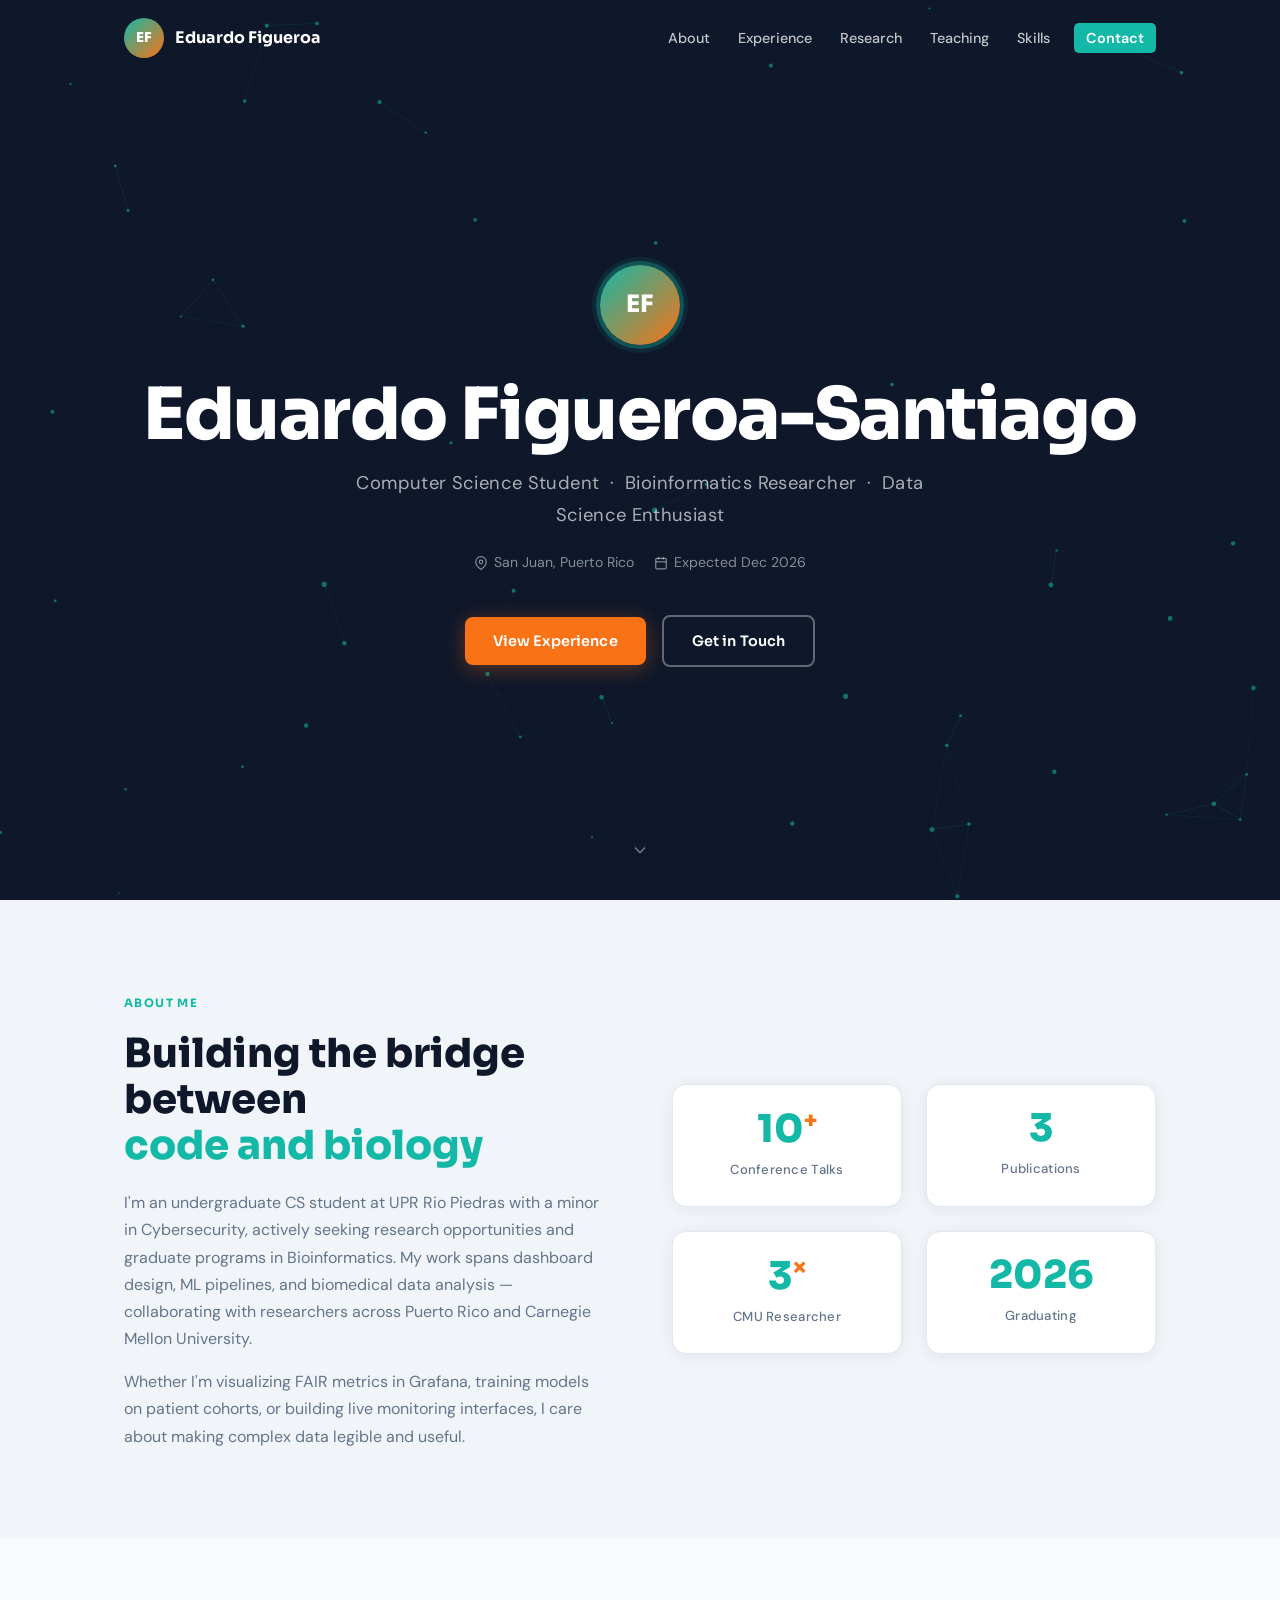
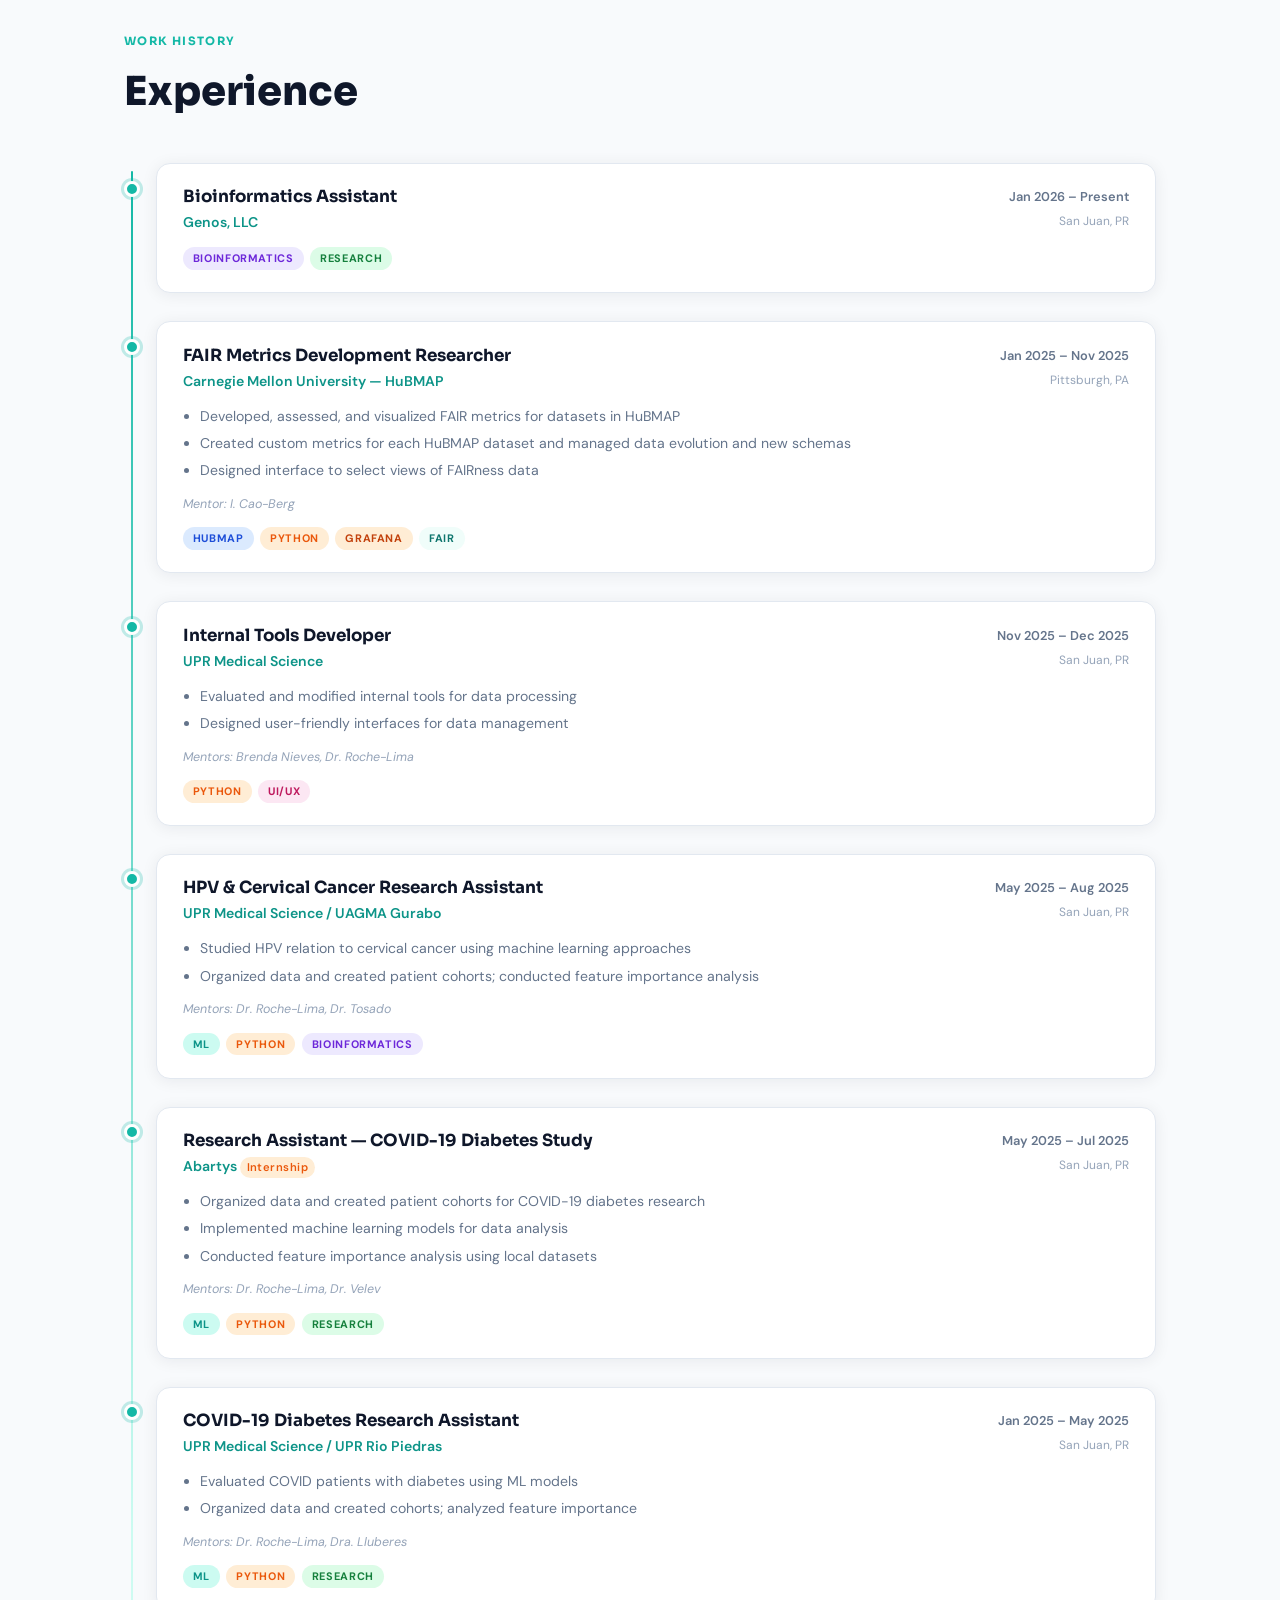
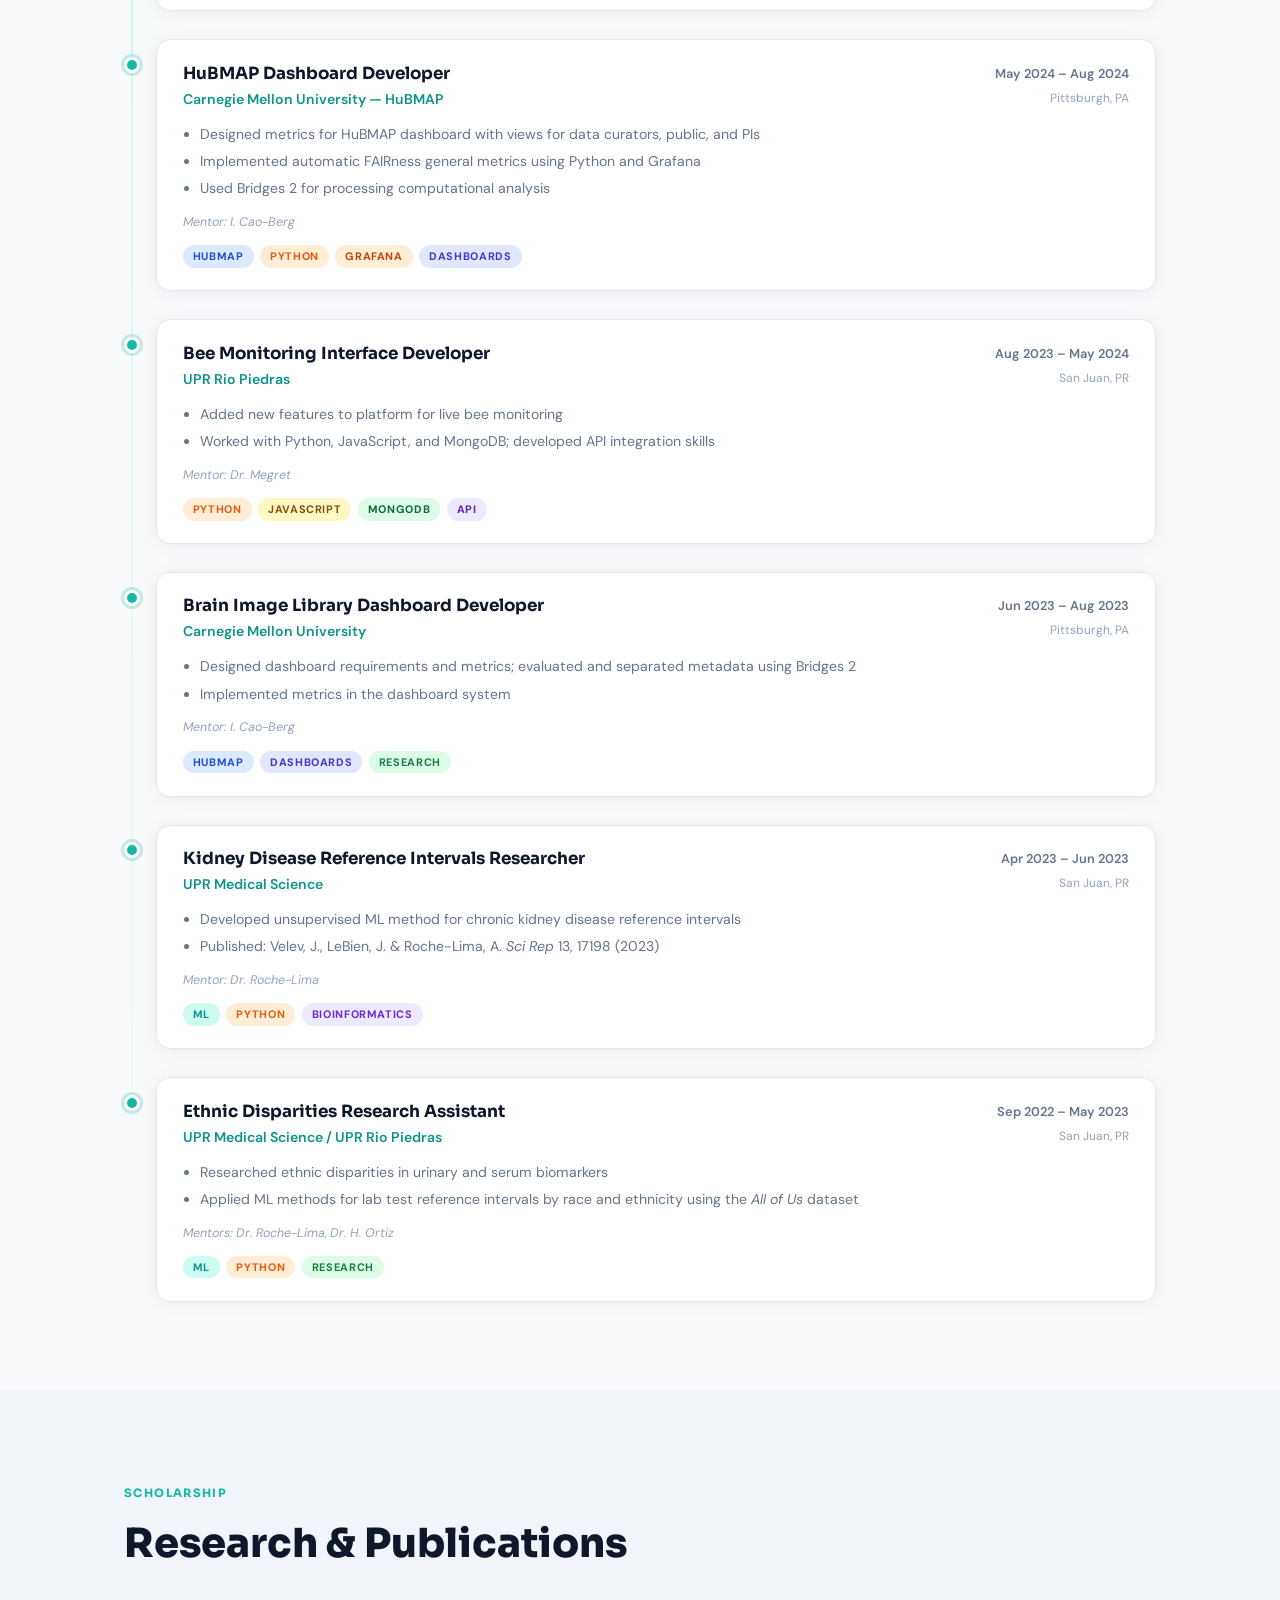
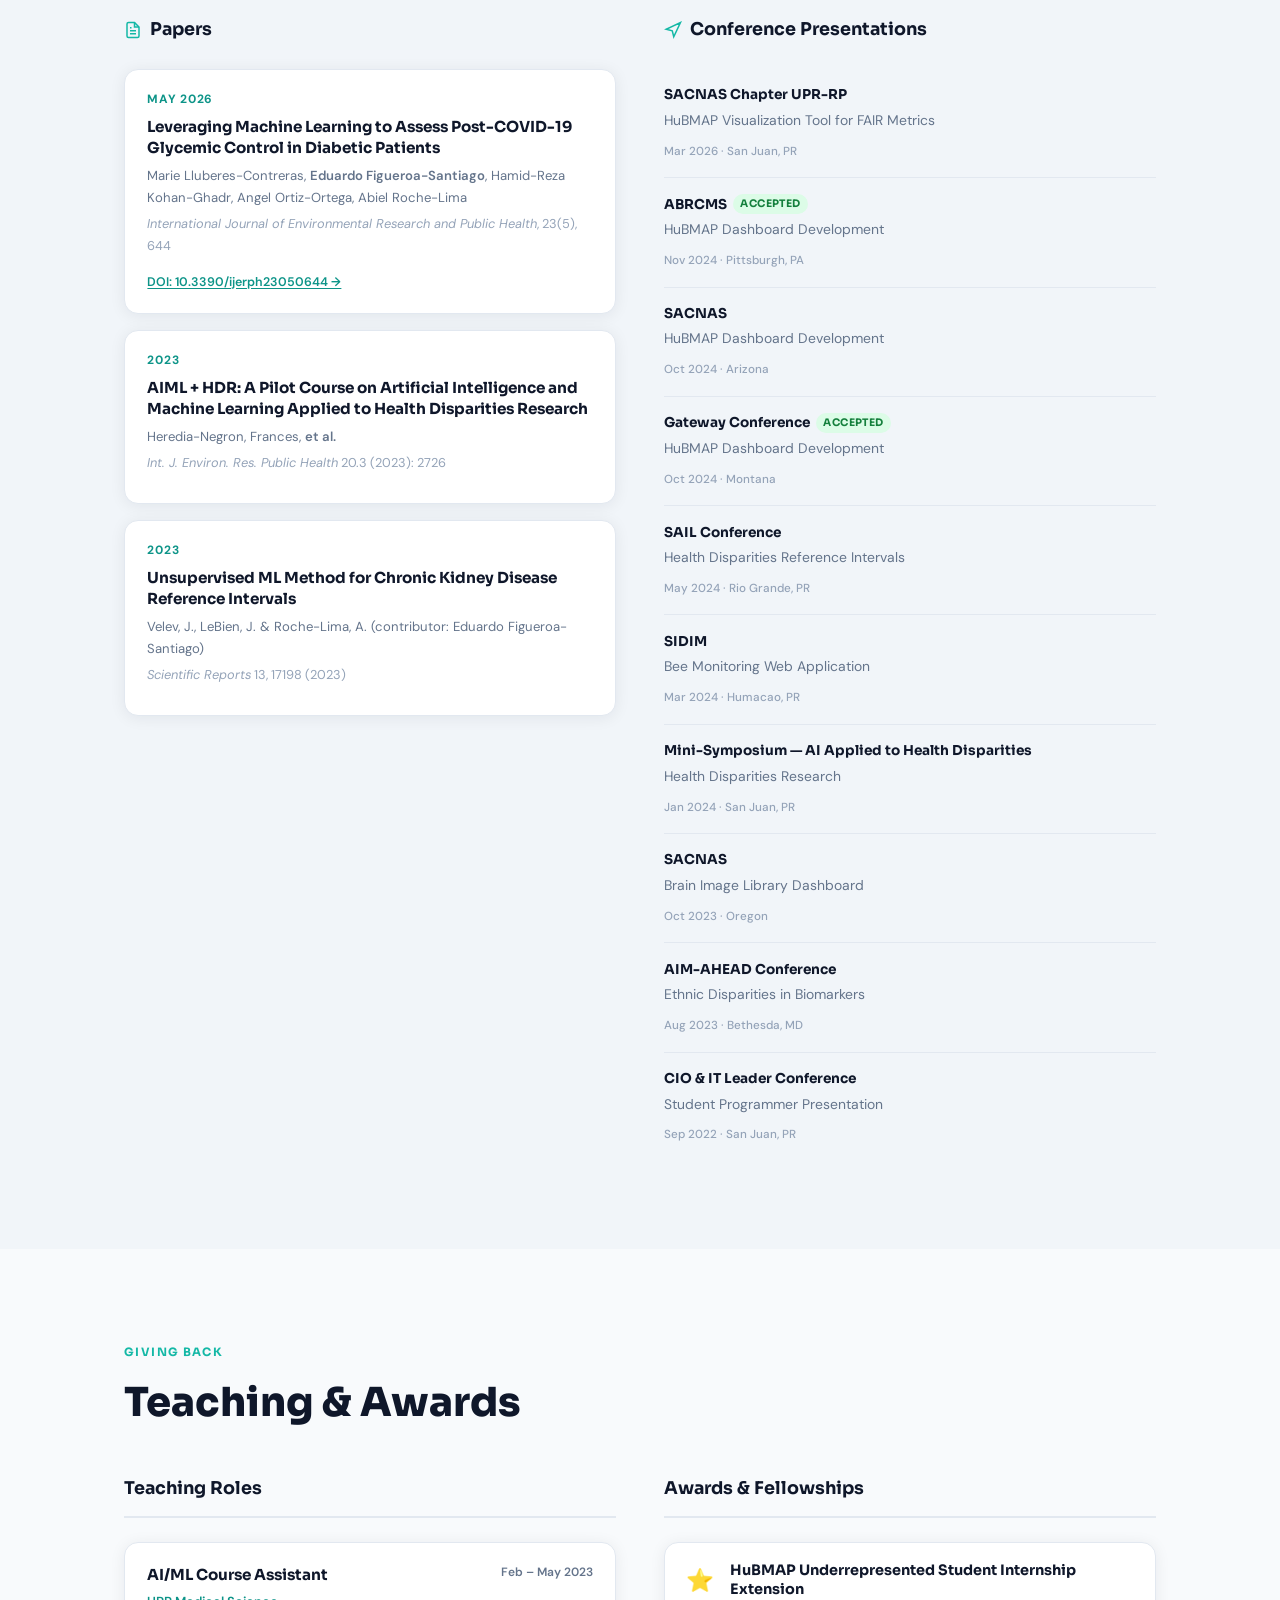
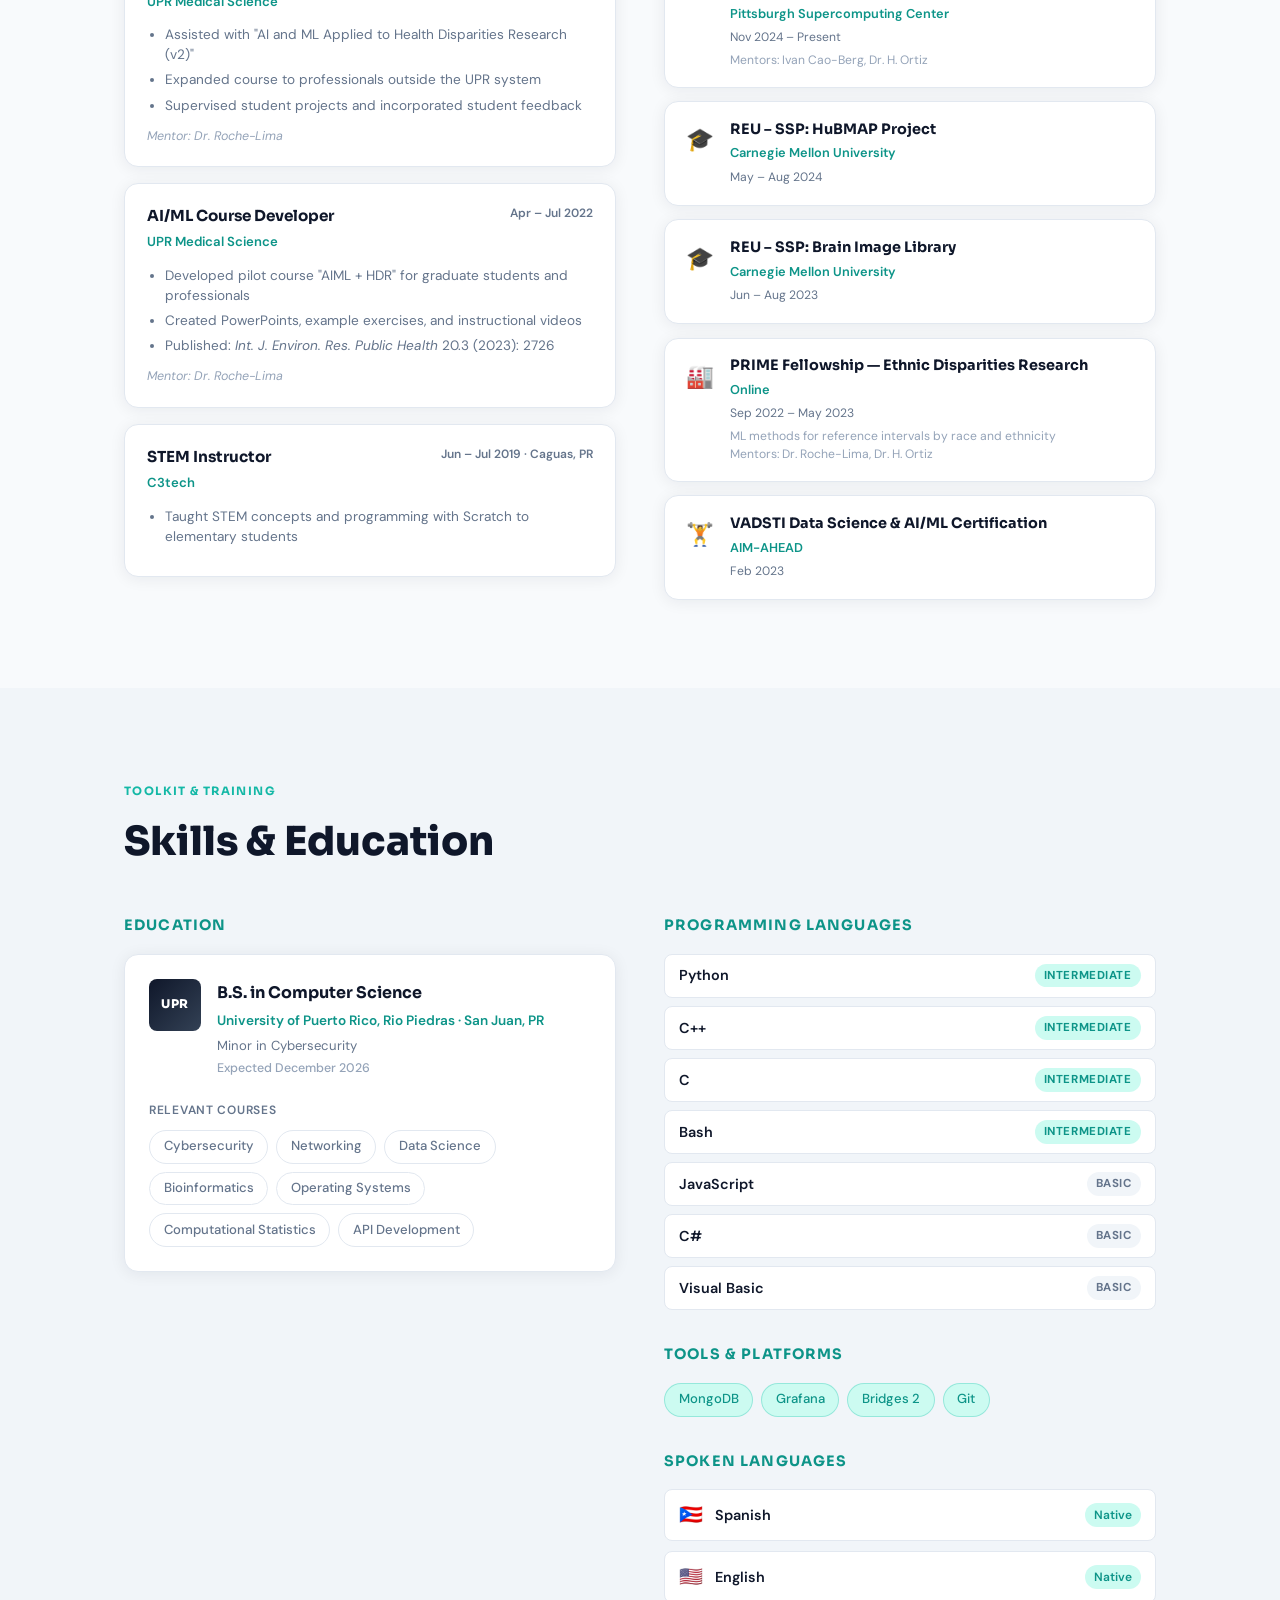
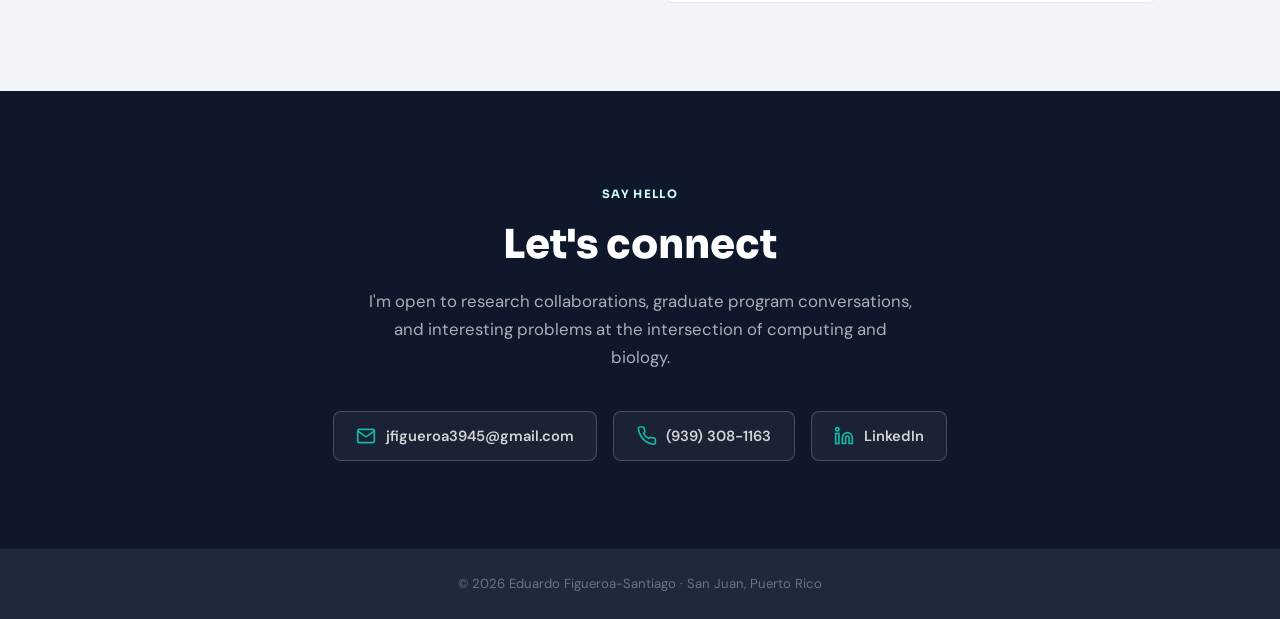
==== commit d20ded7d: "Rebuild portfolio site from March 2026 CV. Replace the old TemplateMo placeholder with a modern sing" ====
--- a/index.html
+++ b/index.html
@@ -1,198 +1,764 @@
-<!-- Add your content of head and header -->
 <!DOCTYPE html>
 <html lang="en">
-
 <head>
   <meta charset="UTF-8">
-  <meta content="IE=edge" http-equiv="X-UA-Compatible">
-  <meta content="width=device-width,initial-scale=1" name="viewport">
-  <meta content="description" name="description">
-  <meta name="google" content="notranslate" />
-  <meta content="Mashup templates have been developped by Orson.io team" name="author">
-
-  <!-- Disable tap highlight on IE -->
-  <meta name="msapplication-tap-highlight" content="no">
-  
-  <link href="./assets/apple-touch-icon.png" rel="apple-touch-icon">
-  <link href="./assets/favicon.ico" rel="icon">
-
-  <title>Tech Space</title>  
-
-<link href="./main.97292821.css" rel="stylesheet"></head>
-
+  <meta name="viewport" content="width=device-width, initial-scale=1.0">
+  <meta name="description" content="Eduardo Figueroa-Santiago — Computer Science student, Bioinformatics researcher, and Data Science enthusiast at UPR Rio Piedras.">
+  <meta property="og:title" content="Eduardo Figueroa-Santiago">
+  <meta property="og:description" content="CS Student · Bioinformatics Researcher · Data Science Enthusiast">
+  <meta property="og:type" content="website">
+  <meta property="og:url" content="https://eduardojfigueroa.github.io">
+  <title>Eduardo Figueroa-Santiago</title>
+  <link rel="preconnect" href="https://fonts.googleapis.com">
+  <link rel="preconnect" href="https://fonts.gstatic.com" crossorigin>
+  <link href="https://fonts.googleapis.com/css2?family=Sora:wght@400;600;700;800&family=DM+Sans:ital,opsz,wght@0,9..40,400;0,9..40,500;0,9..40,600;1,9..40,400&display=swap" rel="stylesheet">
+  <link rel="stylesheet" href="css/styles.css">
+</head>
 <body>
 
-<!-- Add your site or app content here -->
-<div class="background-image-container" style="background-image: url(./assets/images/img-05.jpg);
-
-    background-repeat:repeat;
-    background-attachment: center;
-    ">
-        <div class="">
-            <div class="">
-                <h2 class=""> <br><br> <br><br></h2>
-            </div>
-        </div>
-</div>
-
-  <!-- Get to Know me-->
-<div class="section-container">
+  <a class="skip-link" href="#main">Skip to content</a>
+
+  <!-- NAVIGATION -->
+  <header class="site-header" id="site-header">
+    <nav class="nav container" aria-label="Main navigation">
+      <a href="#hero" class="nav-logo">
+        <span class="logo-ring" aria-hidden="true">EF</span>
+        <span class="logo-name">Eduardo Figueroa</span>
+      </a>
+      <button class="nav-toggle" aria-label="Open menu" aria-expanded="false" aria-controls="nav-menu">
+        <span></span><span></span><span></span>
+      </button>
+      <ul class="nav-menu" id="nav-menu" role="list">
+        <li><a href="#about" class="nav-link">About</a></li>
+        <li><a href="#experience" class="nav-link">Experience</a></li>
+        <li><a href="#research" class="nav-link">Research</a></li>
+        <li><a href="#teaching" class="nav-link">Teaching</a></li>
+        <li><a href="#skills" class="nav-link">Skills</a></li>
+        <li><a href="#contact" class="nav-link nav-link--cta">Contact</a></li>
+      </ul>
+    </nav>
+  </header>
+
+  <main id="main">
+
+    <!-- HERO -->
+    <section id="hero" class="hero">
+      <canvas id="hero-canvas" aria-hidden="true"></canvas>
+      <div class="hero-content container">
+        <div class="hero-avatar" aria-hidden="true">EF</div>
+        <h1 class="hero-name">Eduardo Figueroa<wbr>-Santiago</h1>
+        <p class="hero-tagline">
+          Computer Science Student &nbsp;&middot;&nbsp; Bioinformatics Researcher &nbsp;&middot;&nbsp; Data Science Enthusiast
+        </p>
+        <p class="hero-meta">
+          <span>
+            <svg width="14" height="14" viewBox="0 0 24 24" fill="none" stroke="currentColor" stroke-width="2" aria-hidden="true"><path d="M21 10c0 7-9 13-9 13s-9-6-9-13a9 9 0 0 1 18 0z"/><circle cx="12" cy="10" r="3"/></svg>
+            San Juan, Puerto Rico
+          </span>
+          <span>
+            <svg width="14" height="14" viewBox="0 0 24 24" fill="none" stroke="currentColor" stroke-width="2" aria-hidden="true"><rect x="3" y="4" width="18" height="18" rx="2"/><line x1="16" y1="2" x2="16" y2="6"/><line x1="8" y1="2" x2="8" y2="6"/><line x1="3" y1="10" x2="21" y2="10"/></svg>
+            Expected Dec 2026
+          </span>
+        </p>
+        <div class="hero-ctas">
+          <a href="#experience" class="btn btn--primary">View Experience</a>
+          <a href="#contact" class="btn btn--ghost">Get in Touch</a>
+        </div>
+      </div>
+      <a href="#about" class="hero-scroll" aria-label="Scroll to about">
+        <svg width="20" height="20" viewBox="0 0 24 24" fill="none" stroke="currentColor" stroke-width="2" aria-hidden="true"><polyline points="6 9 12 15 18 9"/></svg>
+      </a>
+    </section>
+
+    <!-- ABOUT -->
+    <section id="about" class="section section--alt">
+      <div class="container">
+        <div class="about-grid">
+          <div class="about-text reveal">
+            <span class="section-label">About me</span>
+            <h2 class="section-title">Building the bridge between<br><em>code and biology</em></h2>
+            <p class="about-body">
+              I'm an undergraduate CS student at UPR Rio Piedras with a minor in Cybersecurity,
+              actively seeking research opportunities and graduate programs in Bioinformatics.
+              My work spans dashboard design, ML pipelines, and biomedical data analysis —
+              collaborating with researchers across Puerto Rico and Carnegie Mellon University.
+            </p>
+            <p class="about-body">
+              Whether I'm visualizing FAIR metrics in Grafana, training models on patient cohorts,
+              or building live monitoring interfaces, I care about making complex data legible and useful.
+            </p>
+          </div>
+          <div class="about-stats reveal">
+            <div class="stat">
+              <span class="stat-num">10<span class="stat-sup">+</span></span>
+              <span class="stat-label">Conference Talks</span>
+            </div>
+            <div class="stat">
+              <span class="stat-num">3</span>
+              <span class="stat-label">Publications</span>
+            </div>
+            <div class="stat">
+              <span class="stat-num">3<span class="stat-sup">&times;</span></span>
+              <span class="stat-label">CMU Researcher</span>
+            </div>
+            <div class="stat">
+              <span class="stat-num">2026</span>
+              <span class="stat-label">Graduating</span>
+            </div>
+          </div>
+        </div>
+      </div>
+    </section>
+
+    <!-- EXPERIENCE -->
+    <section id="experience" class="section">
+      <div class="container">
+        <div class="section-header reveal">
+          <span class="section-label">Work history</span>
+          <h2 class="section-title">Experience</h2>
+        </div>
+
+        <div class="timeline">
+
+          <article class="timeline-item reveal">
+            <div class="timeline-dot"></div>
+            <div class="timeline-card">
+              <div class="timeline-top">
+                <div>
+                  <h3 class="timeline-role">Bioinformatics Assistant</h3>
+                  <p class="timeline-org">Genos, LLC</p>
+                </div>
+                <div class="timeline-meta">
+                  <span class="timeline-date">Jan 2026 – Present</span>
+                  <span class="timeline-loc">San Juan, PR</span>
+                </div>
+              </div>
+              <div class="timeline-tags">
+                <span class="tag tag--bio">Bioinformatics</span>
+                <span class="tag tag--research">Research</span>
+              </div>
+            </div>
+          </article>
+
+          <article class="timeline-item reveal">
+            <div class="timeline-dot"></div>
+            <div class="timeline-card">
+              <div class="timeline-top">
+                <div>
+                  <h3 class="timeline-role">FAIR Metrics Development Researcher</h3>
+                  <p class="timeline-org">Carnegie Mellon University &mdash; HuBMAP</p>
+                </div>
+                <div class="timeline-meta">
+                  <span class="timeline-date">Jan 2025 – Nov 2025</span>
+                  <span class="timeline-loc">Pittsburgh, PA</span>
+                </div>
+              </div>
+              <ul class="timeline-bullets">
+                <li>Developed, assessed, and visualized FAIR metrics for datasets in HuBMAP</li>
+                <li>Created custom metrics for each HuBMAP dataset and managed data evolution and new schemas</li>
+                <li>Designed interface to select views of FAIRness data</li>
+              </ul>
+              <p class="timeline-mentor">Mentor: I. Cao-Berg</p>
+              <div class="timeline-tags">
+                <span class="tag tag--hubmap">HuBMAP</span>
+                <span class="tag tag--python">Python</span>
+                <span class="tag tag--grafana">Grafana</span>
+                <span class="tag tag--fair">FAIR</span>
+              </div>
+            </div>
+          </article>
+
+          <article class="timeline-item reveal">
+            <div class="timeline-dot"></div>
+            <div class="timeline-card">
+              <div class="timeline-top">
+                <div>
+                  <h3 class="timeline-role">Internal Tools Developer</h3>
+                  <p class="timeline-org">UPR Medical Science</p>
+                </div>
+                <div class="timeline-meta">
+                  <span class="timeline-date">Nov 2025 – Dec 2025</span>
+                  <span class="timeline-loc">San Juan, PR</span>
+                </div>
+              </div>
+              <ul class="timeline-bullets">
+                <li>Evaluated and modified internal tools for data processing</li>
+                <li>Designed user-friendly interfaces for data management</li>
+              </ul>
+              <p class="timeline-mentor">Mentors: Brenda Nieves, Dr. Roche-Lima</p>
+              <div class="timeline-tags">
+                <span class="tag tag--python">Python</span>
+                <span class="tag tag--ui">UI/UX</span>
+              </div>
+            </div>
+          </article>
+
+          <article class="timeline-item reveal">
+            <div class="timeline-dot"></div>
+            <div class="timeline-card">
+              <div class="timeline-top">
+                <div>
+                  <h3 class="timeline-role">HPV &amp; Cervical Cancer Research Assistant</h3>
+                  <p class="timeline-org">UPR Medical Science / UAGMA Gurabo</p>
+                </div>
+                <div class="timeline-meta">
+                  <span class="timeline-date">May 2025 – Aug 2025</span>
+                  <span class="timeline-loc">San Juan, PR</span>
+                </div>
+              </div>
+              <ul class="timeline-bullets">
+                <li>Studied HPV relation to cervical cancer using machine learning approaches</li>
+                <li>Organized data and created patient cohorts; conducted feature importance analysis</li>
+              </ul>
+              <p class="timeline-mentor">Mentors: Dr. Roche-Lima, Dr. Tosado</p>
+              <div class="timeline-tags">
+                <span class="tag tag--ml">ML</span>
+                <span class="tag tag--python">Python</span>
+                <span class="tag tag--bio">Bioinformatics</span>
+              </div>
+            </div>
+          </article>
+
+          <article class="timeline-item reveal">
+            <div class="timeline-dot"></div>
+            <div class="timeline-card">
+              <div class="timeline-top">
+                <div>
+                  <h3 class="timeline-role">Research Assistant — COVID-19 Diabetes Study</h3>
+                  <p class="timeline-org">Abartys <span class="badge-intern">Internship</span></p>
+                </div>
+                <div class="timeline-meta">
+                  <span class="timeline-date">May 2025 – Jul 2025</span>
+                  <span class="timeline-loc">San Juan, PR</span>
+                </div>
+              </div>
+              <ul class="timeline-bullets">
+                <li>Organized data and created patient cohorts for COVID-19 diabetes research</li>
+                <li>Implemented machine learning models for data analysis</li>
+                <li>Conducted feature importance analysis using local datasets</li>
+              </ul>
+              <p class="timeline-mentor">Mentors: Dr. Roche-Lima, Dr. Velev</p>
+              <div class="timeline-tags">
+                <span class="tag tag--ml">ML</span>
+                <span class="tag tag--python">Python</span>
+                <span class="tag tag--research">Research</span>
+              </div>
+            </div>
+          </article>
+
+          <article class="timeline-item reveal">
+            <div class="timeline-dot"></div>
+            <div class="timeline-card">
+              <div class="timeline-top">
+                <div>
+                  <h3 class="timeline-role">COVID-19 Diabetes Research Assistant</h3>
+                  <p class="timeline-org">UPR Medical Science / UPR Rio Piedras</p>
+                </div>
+                <div class="timeline-meta">
+                  <span class="timeline-date">Jan 2025 – May 2025</span>
+                  <span class="timeline-loc">San Juan, PR</span>
+                </div>
+              </div>
+              <ul class="timeline-bullets">
+                <li>Evaluated COVID patients with diabetes using ML models</li>
+                <li>Organized data and created cohorts; analyzed feature importance</li>
+              </ul>
+              <p class="timeline-mentor">Mentors: Dr. Roche-Lima, Dra. Lluberes</p>
+              <div class="timeline-tags">
+                <span class="tag tag--ml">ML</span>
+                <span class="tag tag--python">Python</span>
+                <span class="tag tag--research">Research</span>
+              </div>
+            </div>
+          </article>
+
+          <article class="timeline-item reveal">
+            <div class="timeline-dot"></div>
+            <div class="timeline-card">
+              <div class="timeline-top">
+                <div>
+                  <h3 class="timeline-role">HuBMAP Dashboard Developer</h3>
+                  <p class="timeline-org">Carnegie Mellon University &mdash; HuBMAP</p>
+                </div>
+                <div class="timeline-meta">
+                  <span class="timeline-date">May 2024 – Aug 2024</span>
+                  <span class="timeline-loc">Pittsburgh, PA</span>
+                </div>
+              </div>
+              <ul class="timeline-bullets">
+                <li>Designed metrics for HuBMAP dashboard with views for data curators, public, and PIs</li>
+                <li>Implemented automatic FAIRness general metrics using Python and Grafana</li>
+                <li>Used Bridges&nbsp;2 for processing computational analysis</li>
+              </ul>
+              <p class="timeline-mentor">Mentor: I. Cao-Berg</p>
+              <div class="timeline-tags">
+                <span class="tag tag--hubmap">HuBMAP</span>
+                <span class="tag tag--python">Python</span>
+                <span class="tag tag--grafana">Grafana</span>
+                <span class="tag tag--dash">Dashboards</span>
+              </div>
+            </div>
+          </article>
+
+          <article class="timeline-item reveal">
+            <div class="timeline-dot"></div>
+            <div class="timeline-card">
+              <div class="timeline-top">
+                <div>
+                  <h3 class="timeline-role">Bee Monitoring Interface Developer</h3>
+                  <p class="timeline-org">UPR Rio Piedras</p>
+                </div>
+                <div class="timeline-meta">
+                  <span class="timeline-date">Aug 2023 – May 2024</span>
+                  <span class="timeline-loc">San Juan, PR</span>
+                </div>
+              </div>
+              <ul class="timeline-bullets">
+                <li>Added new features to platform for live bee monitoring</li>
+                <li>Worked with Python, JavaScript, and MongoDB; developed API integration skills</li>
+              </ul>
+              <p class="timeline-mentor">Mentor: Dr. Megret</p>
+              <div class="timeline-tags">
+                <span class="tag tag--python">Python</span>
+                <span class="tag tag--js">JavaScript</span>
+                <span class="tag tag--mongo">MongoDB</span>
+                <span class="tag tag--api">API</span>
+              </div>
+            </div>
+          </article>
+
+          <article class="timeline-item reveal">
+            <div class="timeline-dot"></div>
+            <div class="timeline-card">
+              <div class="timeline-top">
+                <div>
+                  <h3 class="timeline-role">Brain Image Library Dashboard Developer</h3>
+                  <p class="timeline-org">Carnegie Mellon University</p>
+                </div>
+                <div class="timeline-meta">
+                  <span class="timeline-date">Jun 2023 – Aug 2023</span>
+                  <span class="timeline-loc">Pittsburgh, PA</span>
+                </div>
+              </div>
+              <ul class="timeline-bullets">
+                <li>Designed dashboard requirements and metrics; evaluated and separated metadata using Bridges&nbsp;2</li>
+                <li>Implemented metrics in the dashboard system</li>
+              </ul>
+              <p class="timeline-mentor">Mentor: I. Cao-Berg</p>
+              <div class="timeline-tags">
+                <span class="tag tag--hubmap">HuBMAP</span>
+                <span class="tag tag--dash">Dashboards</span>
+                <span class="tag tag--research">Research</span>
+              </div>
+            </div>
+          </article>
+
+          <article class="timeline-item reveal">
+            <div class="timeline-dot"></div>
+            <div class="timeline-card">
+              <div class="timeline-top">
+                <div>
+                  <h3 class="timeline-role">Kidney Disease Reference Intervals Researcher</h3>
+                  <p class="timeline-org">UPR Medical Science</p>
+                </div>
+                <div class="timeline-meta">
+                  <span class="timeline-date">Apr 2023 – Jun 2023</span>
+                  <span class="timeline-loc">San Juan, PR</span>
+                </div>
+              </div>
+              <ul class="timeline-bullets">
+                <li>Developed unsupervised ML method for chronic kidney disease reference intervals</li>
+                <li>Published: Velev, J., LeBien, J. &amp; Roche-Lima, A. <em>Sci Rep</em> 13, 17198 (2023)</li>
+              </ul>
+              <p class="timeline-mentor">Mentor: Dr. Roche-Lima</p>
+              <div class="timeline-tags">
+                <span class="tag tag--ml">ML</span>
+                <span class="tag tag--python">Python</span>
+                <span class="tag tag--bio">Bioinformatics</span>
+              </div>
+            </div>
+          </article>
+
+          <article class="timeline-item reveal">
+            <div class="timeline-dot"></div>
+            <div class="timeline-card">
+              <div class="timeline-top">
+                <div>
+                  <h3 class="timeline-role">Ethnic Disparities Research Assistant</h3>
+                  <p class="timeline-org">UPR Medical Science / UPR Rio Piedras</p>
+                </div>
+                <div class="timeline-meta">
+                  <span class="timeline-date">Sep 2022 – May 2023</span>
+                  <span class="timeline-loc">San Juan, PR</span>
+                </div>
+              </div>
+              <ul class="timeline-bullets">
+                <li>Researched ethnic disparities in urinary and serum biomarkers</li>
+                <li>Applied ML methods for lab test reference intervals by race and ethnicity using the <em>All of Us</em> dataset</li>
+              </ul>
+              <p class="timeline-mentor">Mentors: Dr. Roche-Lima, Dr. H. Ortiz</p>
+              <div class="timeline-tags">
+                <span class="tag tag--ml">ML</span>
+                <span class="tag tag--python">Python</span>
+                <span class="tag tag--research">Research</span>
+              </div>
+            </div>
+          </article>
+
+        </div>
+      </div>
+    </section>
+
+    <!-- RESEARCH -->
+    <section id="research" class="section section--alt">
+      <div class="container">
+        <div class="section-header reveal">
+          <span class="section-label">Scholarship</span>
+          <h2 class="section-title">Research &amp; Publications</h2>
+        </div>
+
+        <div class="research-grid">
+
+          <div class="research-col reveal">
+            <h3 class="research-col-title">
+              <svg width="18" height="18" viewBox="0 0 24 24" fill="none" stroke="currentColor" stroke-width="2" aria-hidden="true"><path d="M14 2H6a2 2 0 0 0-2 2v16a2 2 0 0 0 2 2h12a2 2 0 0 0 2-2V8z"/><polyline points="14 2 14 8 20 8"/><line x1="16" y1="13" x2="8" y2="13"/><line x1="16" y1="17" x2="8" y2="17"/><polyline points="10 9 9 9 8 9"/></svg>
+              Papers
+            </h3>
+
+            <article class="pub-card">
+              <p class="pub-date">May 2026</p>
+              <h4 class="pub-title">Leveraging Machine Learning to Assess Post-COVID-19 Glycemic Control in Diabetic Patients</h4>
+              <p class="pub-authors">Marie Lluberes-Contreras, <strong>Eduardo Figueroa-Santiago</strong>, Hamid-Reza Kohan-Ghadr, Angel Ortiz-Ortega, Abiel Roche-Lima</p>
+              <p class="pub-venue"><em>International Journal of Environmental Research and Public Health</em>, 23(5), 644</p>
+              <a href="https://doi.org/10.3390/ijerph23050644" class="pub-doi" target="_blank" rel="noopener">DOI: 10.3390/ijerph23050644 &rarr;</a>
+            </article>
+
+            <article class="pub-card">
+              <p class="pub-date">2023</p>
+              <h4 class="pub-title">AIML + HDR: A Pilot Course on Artificial Intelligence and Machine Learning Applied to Health Disparities Research</h4>
+              <p class="pub-authors">Heredia-Negron, Frances, <strong>et al.</strong></p>
+              <p class="pub-venue"><em>Int. J. Environ. Res. Public Health</em> 20.3 (2023): 2726</p>
+            </article>
+
+            <article class="pub-card">
+              <p class="pub-date">2023</p>
+              <h4 class="pub-title">Unsupervised ML Method for Chronic Kidney Disease Reference Intervals</h4>
+              <p class="pub-authors">Velev, J., LeBien, J. &amp; Roche-Lima, A. (contributor: Eduardo Figueroa-Santiago)</p>
+              <p class="pub-venue"><em>Scientific Reports</em> 13, 17198 (2023)</p>
+            </article>
+
+          </div>
+
+          <div class="research-col reveal">
+            <h3 class="research-col-title">
+              <svg width="18" height="18" viewBox="0 0 24 24" fill="none" stroke="currentColor" stroke-width="2" aria-hidden="true"><polygon points="3 11 22 2 13 21 11 13 3 11"/></svg>
+              Conference Presentations
+            </h3>
+
+            <ul class="talks-list">
+              <li class="talk-item">
+                <div class="talk-venue">SACNAS Chapter UPR-RP</div>
+                <div class="talk-title">HuBMAP Visualization Tool for FAIR Metrics</div>
+                <span class="talk-meta">Mar 2026 &middot; San Juan, PR</span>
+              </li>
+              <li class="talk-item">
+                <div class="talk-venue">ABRCMS <span class="badge-accept">Accepted</span></div>
+                <div class="talk-title">HuBMAP Dashboard Development</div>
+                <span class="talk-meta">Nov 2024 &middot; Pittsburgh, PA</span>
+              </li>
+              <li class="talk-item">
+                <div class="talk-venue">SACNAS</div>
+                <div class="talk-title">HuBMAP Dashboard Development</div>
+                <span class="talk-meta">Oct 2024 &middot; Arizona</span>
+              </li>
+              <li class="talk-item">
+                <div class="talk-venue">Gateway Conference <span class="badge-accept">Accepted</span></div>
+                <div class="talk-title">HuBMAP Dashboard Development</div>
+                <span class="talk-meta">Oct 2024 &middot; Montana</span>
+              </li>
+              <li class="talk-item">
+                <div class="talk-venue">SAIL Conference</div>
+                <div class="talk-title">Health Disparities Reference Intervals</div>
+                <span class="talk-meta">May 2024 &middot; Rio Grande, PR</span>
+              </li>
+              <li class="talk-item">
+                <div class="talk-venue">SIDIM</div>
+                <div class="talk-title">Bee Monitoring Web Application</div>
+                <span class="talk-meta">Mar 2024 &middot; Humacao, PR</span>
+              </li>
+              <li class="talk-item">
+                <div class="talk-venue">Mini-Symposium — AI Applied to Health Disparities</div>
+                <div class="talk-title">Health Disparities Research</div>
+                <span class="talk-meta">Jan 2024 &middot; San Juan, PR</span>
+              </li>
+              <li class="talk-item">
+                <div class="talk-venue">SACNAS</div>
+                <div class="talk-title">Brain Image Library Dashboard</div>
+                <span class="talk-meta">Oct 2023 &middot; Oregon</span>
+              </li>
+              <li class="talk-item">
+                <div class="talk-venue">AIM-AHEAD Conference</div>
+                <div class="talk-title">Ethnic Disparities in Biomarkers</div>
+                <span class="talk-meta">Aug 2023 &middot; Bethesda, MD</span>
+              </li>
+              <li class="talk-item">
+                <div class="talk-venue">CIO &amp; IT Leader Conference</div>
+                <div class="talk-title">Student Programmer Presentation</div>
+                <span class="talk-meta">Sep 2022 &middot; San Juan, PR</span>
+              </li>
+            </ul>
+
+          </div>
+        </div>
+      </div>
+    </section>
+
+    <!-- TEACHING & AWARDS -->
+    <section id="teaching" class="section">
+      <div class="container">
+        <div class="section-header reveal">
+          <span class="section-label">Giving back</span>
+          <h2 class="section-title">Teaching &amp; Awards</h2>
+        </div>
+
+        <div class="ta-grid">
+
+          <div class="ta-col">
+            <h3 class="ta-col-title">Teaching Roles</h3>
+
+            <div class="ta-card reveal">
+              <div class="ta-card-top">
+                <div>
+                  <h4>AI/ML Course Assistant</h4>
+                  <p class="ta-org">UPR Medical Science</p>
+                </div>
+                <span class="ta-date">Feb – May 2023</span>
+              </div>
+              <ul class="ta-bullets">
+                <li>Assisted with "AI and ML Applied to Health Disparities Research (v2)"</li>
+                <li>Expanded course to professionals outside the UPR system</li>
+                <li>Supervised student projects and incorporated student feedback</li>
+              </ul>
+              <p class="ta-mentor">Mentor: Dr. Roche-Lima</p>
+            </div>
+
+            <div class="ta-card reveal">
+              <div class="ta-card-top">
+                <div>
+                  <h4>AI/ML Course Developer</h4>
+                  <p class="ta-org">UPR Medical Science</p>
+                </div>
+                <span class="ta-date">Apr – Jul 2022</span>
+              </div>
+              <ul class="ta-bullets">
+                <li>Developed pilot course "AIML + HDR" for graduate students and professionals</li>
+                <li>Created PowerPoints, example exercises, and instructional videos</li>
+                <li>Published: <em>Int. J. Environ. Res. Public Health</em> 20.3 (2023): 2726</li>
+              </ul>
+              <p class="ta-mentor">Mentor: Dr. Roche-Lima</p>
+            </div>
+
+            <div class="ta-card reveal">
+              <div class="ta-card-top">
+                <div>
+                  <h4>STEM Instructor</h4>
+                  <p class="ta-org">C3tech</p>
+                </div>
+                <span class="ta-date">Jun – Jul 2019 &middot; Caguas, PR</span>
+              </div>
+              <ul class="ta-bullets">
+                <li>Taught STEM concepts and programming with Scratch to elementary students</li>
+              </ul>
+            </div>
+          </div>
+
+          <div class="ta-col">
+            <h3 class="ta-col-title">Awards &amp; Fellowships</h3>
+
+            <div class="award-card reveal">
+              <div class="award-icon" aria-hidden="true">&#11088;</div>
+              <div>
+                <h4 class="award-title">HuBMAP Underrepresented Student Internship Extension</h4>
+                <p class="award-org">Pittsburgh Supercomputing Center</p>
+                <p class="award-date">Nov 2024 – Present</p>
+                <p class="award-note">Mentors: Ivan Cao-Berg, Dr. H. Ortiz</p>
+              </div>
+            </div>
+
+            <div class="award-card reveal">
+              <div class="award-icon" aria-hidden="true">&#127891;</div>
+              <div>
+                <h4 class="award-title">REU – SSP: HuBMAP Project</h4>
+                <p class="award-org">Carnegie Mellon University</p>
+                <p class="award-date">May – Aug 2024</p>
+              </div>
+            </div>
+
+            <div class="award-card reveal">
+              <div class="award-icon" aria-hidden="true">&#127891;</div>
+              <div>
+                <h4 class="award-title">REU – SSP: Brain Image Library</h4>
+                <p class="award-org">Carnegie Mellon University</p>
+                <p class="award-date">Jun – Aug 2023</p>
+              </div>
+            </div>
+
+            <div class="award-card reveal">
+              <div class="award-icon" aria-hidden="true">&#127981;</div>
+              <div>
+                <h4 class="award-title">PRIME Fellowship — Ethnic Disparities Research</h4>
+                <p class="award-org">Online</p>
+                <p class="award-date">Sep 2022 – May 2023</p>
+                <p class="award-note">ML methods for reference intervals by race and ethnicity<br>Mentors: Dr. Roche-Lima, Dr. H. Ortiz</p>
+              </div>
+            </div>
+
+            <div class="award-card reveal">
+              <div class="award-icon" aria-hidden="true">&#127947;</div>
+              <div>
+                <h4 class="award-title">VADSTI Data Science &amp; AI/ML Certification</h4>
+                <p class="award-org">AIM-AHEAD</p>
+                <p class="award-date">Feb 2023</p>
+              </div>
+            </div>
+          </div>
+
+        </div>
+      </div>
+    </section>
+
+    <!-- SKILLS & EDUCATION -->
+    <section id="skills" class="section section--alt">
+      <div class="container">
+        <div class="section-header reveal">
+          <span class="section-label">Toolkit &amp; training</span>
+          <h2 class="section-title">Skills &amp; Education</h2>
+        </div>
+
+        <div class="skills-grid">
+
+          <div class="skills-block reveal">
+            <h3 class="skills-block-title">Education</h3>
+            <div class="edu-card">
+              <div class="edu-header">
+                <span class="edu-initials" aria-hidden="true">UPR</span>
+                <div>
+                  <h4 class="edu-degree">B.S. in Computer Science</h4>
+                  <p class="edu-school">University of Puerto Rico, Rio Piedras &middot; San Juan, PR</p>
+                  <p class="edu-minor">Minor in Cybersecurity</p>
+                  <p class="edu-grad">Expected December 2026</p>
+                </div>
+              </div>
+              <div class="edu-courses">
+                <p class="edu-courses-label">Relevant courses</p>
+                <div class="pill-group">
+                  <span class="pill">Cybersecurity</span>
+                  <span class="pill">Networking</span>
+                  <span class="pill">Data Science</span>
+                  <span class="pill">Bioinformatics</span>
+                  <span class="pill">Operating Systems</span>
+                  <span class="pill">Computational Statistics</span>
+                  <span class="pill">API Development</span>
+                </div>
+              </div>
+            </div>
+          </div>
+
+          <div class="skills-block reveal">
+            <h3 class="skills-block-title">Programming Languages</h3>
+            <div class="skill-list">
+              <div class="skill-row">
+                <span class="skill-name">Python</span>
+                <span class="skill-level skill-level--intermediate">Intermediate</span>
+              </div>
+              <div class="skill-row">
+                <span class="skill-name">C++</span>
+                <span class="skill-level skill-level--intermediate">Intermediate</span>
+              </div>
+              <div class="skill-row">
+                <span class="skill-name">C</span>
+                <span class="skill-level skill-level--intermediate">Intermediate</span>
+              </div>
+              <div class="skill-row">
+                <span class="skill-name">Bash</span>
+                <span class="skill-level skill-level--intermediate">Intermediate</span>
+              </div>
+              <div class="skill-row">
+                <span class="skill-name">JavaScript</span>
+                <span class="skill-level skill-level--basic">Basic</span>
+              </div>
+              <div class="skill-row">
+                <span class="skill-name">C#</span>
+                <span class="skill-level skill-level--basic">Basic</span>
+              </div>
+              <div class="skill-row">
+                <span class="skill-name">Visual Basic</span>
+                <span class="skill-level skill-level--basic">Basic</span>
+              </div>
+            </div>
+
+            <h3 class="skills-block-title" style="margin-top: 2rem;">Tools &amp; Platforms</h3>
+            <div class="pill-group">
+              <span class="pill pill--teal">MongoDB</span>
+              <span class="pill pill--teal">Grafana</span>
+              <span class="pill pill--teal">Bridges 2</span>
+              <span class="pill pill--teal">Git</span>
+            </div>
+
+            <h3 class="skills-block-title" style="margin-top: 2rem;">Spoken Languages</h3>
+            <div class="lang-list">
+              <div class="lang-row">
+                <span class="lang-flag">&#127477;&#127479;</span>
+                <span class="lang-name">Spanish</span>
+                <span class="lang-level">Native</span>
+              </div>
+              <div class="lang-row">
+                <span class="lang-flag">&#127482;&#127480;</span>
+                <span class="lang-name">English</span>
+                <span class="lang-level">Native</span>
+              </div>
+            </div>
+          </div>
+
+        </div>
+      </div>
+    </section>
+
+    <!-- CONTACT -->
+    <section id="contact" class="section section--dark">
+      <div class="container">
+        <div class="contact-inner reveal">
+          <span class="section-label section-label--light">Say hello</span>
+          <h2 class="section-title section-title--light">Let's connect</h2>
+          <p class="contact-body">
+            I'm open to research collaborations, graduate program conversations, and interesting problems at the intersection of computing and biology.
+          </p>
+          <div class="contact-links">
+            <a href="mailto:jfigueroa3945@gmail.com" class="contact-link">
+              <svg width="20" height="20" viewBox="0 0 24 24" fill="none" stroke="currentColor" stroke-width="2" aria-hidden="true"><path d="M4 4h16c1.1 0 2 .9 2 2v12c0 1.1-.9 2-2 2H4c-1.1 0-2-.9-2-2V6c0-1.1.9-2 2-2z"/><polyline points="22,6 12,13 2,6"/></svg>
+              jfigueroa3945@gmail.com
+            </a>
+            <a href="tel:+19393081163" class="contact-link">
+              <svg width="20" height="20" viewBox="0 0 24 24" fill="none" stroke="currentColor" stroke-width="2" aria-hidden="true"><path d="M22 16.92v3a2 2 0 0 1-2.18 2 19.79 19.79 0 0 1-8.63-3.07A19.5 19.5 0 0 1 4.69 12 19.79 19.79 0 0 1 1.61 3.4a2 2 0 0 1 1.99-2.18h3a2 2 0 0 1 2 1.72c.127.96.361 1.903.7 2.81a2 2 0 0 1-.45 2.11L7.91 8.91a16 16 0 0 0 6.18 6.18l.95-.94a2 2 0 0 1 2.11-.45c.907.339 1.85.573 2.81.7A2 2 0 0 1 22 16.92z"/></svg>
+              (939) 308-1163
+            </a>
+            <a href="https://www.linkedin.com/in/eduardo-figueroa-7638191ba/" class="contact-link" target="_blank" rel="noopener">
+              <svg width="20" height="20" viewBox="0 0 24 24" fill="none" stroke="currentColor" stroke-width="2" aria-hidden="true"><path d="M16 8a6 6 0 0 1 6 6v7h-4v-7a2 2 0 0 0-2-2 2 2 0 0 0-2 2v7h-4v-7a6 6 0 0 1 6-6z"/><rect x="2" y="9" width="4" height="12"/><circle cx="4" cy="4" r="2"/></svg>
+              LinkedIn
+            </a>
+          </div>
+        </div>
+      </div>
+    </section>
+
+  </main>
+
+  <footer class="footer">
     <div class="container">
-        <div class="row">
-            <div class="col-xs-12 col-md-12 section-container-spacer">
-                <h2 class="text-center">Get To Know Me</h2>
-            </div>
-        </div>
-
-        <div class="row">
-            <div class="col-xs-12 col-md-4">
-                <div class="fa-container">
-                    <i class="fa fa-comment-o fa-3x" aria-hidden="true"></i>
-                </div>
-                <h3 class="text-center">Leader Skills</h3>
-                <p style="text-align: left;">
-                    - Be supportive<br>
-                    - Open to new ideas<br>
-                    - Firm<br>
-                    - Persistant<br>
-                    - Organized<br>
-
-                </p>
-            </div>
-
-            <div class="col-xs-12 col-md-4">
-                <div class="fa-container">
-                    <i class="fa fa-heart-o fa-3x" aria-hidden="true"></i>
-                </div>
-                <h3 class="text-center">Team Skills</h3>
-                <p style="text-align: left;">
-                    - Cooperative<br>
-                    - Acknowledgement of my strenght<br>
-                    - Acknowledgement of weakness <br>
-                    - Hardworking<br>
-
-                </p>
-            </div>
-            <div class="col-xs-12 col-md-4">
-                <div class="fa-container">
-                    <i class="fa fa-bell-o fa-3x" aria-hidden="true"></i>
-                </div>
-                <h3 class="text-center">Personal Skills</h3>
-                <p style="text-align: left;">
-                    - Instructor de programación(5th-6th)
-                    <br>
-                    - Participate in Competence of Engineer (2016)
-                    <br>
-                    - Vocal of the AECC(Association of students in computer Science)(2020)
-                    <br>
-
-                </p>
-            </div>
-        </div>
+      <p>&copy; 2026 Eduardo Figueroa-Santiago &middot; San Juan, Puerto Rico</p>
     </div>
-</div>
-
-
-<!-- ABout me-->
-<div class="section-container section-half-background-image-container">
-    <div class="image-column" style="background-image: url('./assets/images/img-01.jpg')"></div>
-    <div class="container">
-        <div class="row">
-            <div class="section-label reveal">
-                
-            </div>
-            <div class="col-md-6 col-md-offset-6 text-column">
-                <h2>About me</h2>
-                <p style="text-align: center; font-size: 18px;">
-                     
-                    I am Eduardo Figueroa, born and raised in Puerto Rico on May 5 of 1999. Studied my High School years in the Pedro Falu Orellano, in Rio Grande,PR. I was part of a high school law program in my sophmore year in high school, at the same time I was part of a Engeneering competition. Finally in my last year as a senior I was accepted in a cyber security summer camp, this was the moment that convinced me of persuing a career in computer science.
-
-                    <br>
-                    <br>
-                    I am studying Computer Science,after taking the class of Cyber security (1 and 2) I had a growing interest in this field, additionally I have curiosity for Networking and how to apply both of this fields together. Currenty I am at my fourth year UPR-Rio Piedras Campus, but only my second taking the Computer science classes. 
-
-                    <br>
-                    <br>
-                    I worked in retail for less then a year, and afterwards I was a programming instructor for kids of 5th-6th grade for a summer camp. There I learn the importance of been simple and precise.  
-                    
-
-                </p>
-                    
-            </div>
-        </div>
-    </div>
-</div>
-
-<!--Programming Lenguage -->
-<div class="section-container">
-    <div class="container">
-        <div class="row">
-            <div class="col-xs-12 col-md-12 section-container-spacer">
-                <h2 class="text-center">Programming Lenguages
-                    <br><br></h2>
-                <h4 class="text-center">skills graded from 1-10</h4>
-            </div>
-        </div>
-        <div class="row">
-            <h2 style="text-align: center;"><pre = id="t1">Assembly(5)     C(6)   C++(7)  Python(7)  Java(5)   Bash(6)    Visual Basic(7) 
-            </pre>
-            </h2>
-                      
-        </div>
-    </div>
-</div>
-
-
-<!--Contact Me -->
-<div class="col-sm-12 col-md-6 d-flex align-items-center tm-contact-item">
-              <h3><a href="tel:(787)-308-1163" class="tm-contact-item-link">
-                  <span class="mb-0">Tel. (939)-308-1163</span>
-              </a>
-              </h3>              
-            </div>
-
-            <div class="col-sm-12 col-md-6 d-flex align-items-center tm-contact-item">
-                <h3 style="text-align:right; ">
-
-              <a href="mailto:jfigueroa3945@gmail.com" class="tm-contact-item-link">
-                <span class="mb-0">jfigueroa3945@gmail.com</span>
-              </a>
-              </h3>
-
-            </div>
-
-            <div class="col-sm-12 col-md-6 d-flex align-items-center tm-contact-item">
-              <a href="https://www.linkedin.com/in/eduardo-figueroa-7638191ba/" class="tm-contact-item-link">
-                  <h3 style="text-align:center; ">
-                  <span class="mb-0" style="color: blue">LinkIn</span></h3>
-              </a>              
-            </div>
-
-            
-               <div class="col-sm-12 col-md-6 d-flex align-items-center tm-contact-item">
-                <h3 style="text-align:right center; ">
-              <a href="https://github.com/EduardoJFigueroa" class="tm-contact-item-link"
-                   ><i class="fa fa-github" aria-hidden="true" style = "color:black" ></i>
-                  <span class="mb-0" style = "color:black">Github</span>
-
-                  <br><br><br>
-              </a> 
-            </h3>             
-            </div>
-
-<!--Footer -->
-<footer class="text-center small tm-footer"
-display:block;
-position: fixed;
-text-align: center;
-background-color: red;
->
-
-  <p class="mb-0" style="color: black">
-
-    Copyright &copy; 2021 Eduardo J. Figueroa's Web page
-  </p>
-</footer>
-
-<script type="text/javascript" src="./main.faaf51f9.js"></script>
->>>>>>> Stashed changes
+  </footer>
+
+  <script src="js/main.js"></script>
+</body>
+</html>
--- a/css/styles.css
+++ b/css/styles.css
@@ -0,0 +1,1110 @@
+/* ============================================================
+   Design tokens
+   ============================================================ */
+:root {
+  --navy:        #0f172a;
+  --navy-800:    #1e293b;
+  --navy-700:    #334155;
+  --navy-600:    #475569;
+  --off-white:   #f8fafc;
+  --gray-100:    #f1f5f9;
+  --gray-200:    #e2e8f0;
+  --gray-400:    #94a3b8;
+  --gray-600:    #475569;
+  --text:        #1e293b;
+  --text-muted:  #64748b;
+
+  --teal:        #14b8a6;
+  --teal-dark:   #0d9488;
+  --teal-light:  #ccfbf1;
+  --coral:       #f97316;
+  --coral-dark:  #ea580c;
+  --coral-light: #ffedd5;
+  --blue:        #3b82f6;
+  --blue-light:  #dbeafe;
+  --purple:      #8b5cf6;
+  --purple-light:#ede9fe;
+  --green:       #22c55e;
+  --green-light: #dcfce7;
+  --yellow:      #eab308;
+  --yellow-light:#fef9c3;
+  --orange:      #f97316;
+  --orange-light:#ffedd5;
+  --pink:        #ec4899;
+  --pink-light:  #fce7f3;
+  --indigo:      #6366f1;
+  --indigo-light:#e0e7ff;
+
+  --font-head:   'Sora', system-ui, sans-serif;
+  --font-body:   'DM Sans', system-ui, sans-serif;
+
+  --radius:      14px;
+  --radius-sm:   8px;
+  --radius-xs:   5px;
+  --shadow:      0 2px 16px rgba(15,23,42,0.07);
+  --shadow-md:   0 4px 28px rgba(15,23,42,0.11);
+  --shadow-lg:   0 8px 48px rgba(15,23,42,0.15);
+  --transition:  0.25s ease;
+
+  --max-width:   1080px;
+  --section-pad: 5.5rem;
+}
+
+/* ============================================================
+   Reset & base
+   ============================================================ */
+*, *::before, *::after { box-sizing: border-box; margin: 0; padding: 0; }
+
+html {
+  scroll-behavior: smooth;
+  -webkit-text-size-adjust: 100%;
+}
+
+body {
+  font-family: var(--font-body);
+  font-size: 1rem;
+  line-height: 1.7;
+  color: var(--text);
+  background: var(--off-white);
+  -webkit-font-smoothing: antialiased;
+}
+
+img { max-width: 100%; display: block; }
+a { color: inherit; text-decoration: none; }
+ul { list-style: none; }
+button { font: inherit; cursor: pointer; border: none; background: none; }
+em { font-style: italic; }
+strong { font-weight: 600; }
+
+@media (prefers-reduced-motion: reduce) {
+  *, *::before, *::after { animation-duration: 0.01ms !important; transition-duration: 0.01ms !important; }
+  html { scroll-behavior: auto; }
+}
+
+/* ============================================================
+   Accessibility
+   ============================================================ */
+.skip-link {
+  position: absolute;
+  top: -100%;
+  left: 1rem;
+  padding: 0.5rem 1rem;
+  background: var(--teal);
+  color: white;
+  border-radius: var(--radius-xs);
+  font-weight: 600;
+  z-index: 9999;
+  transition: top var(--transition);
+}
+.skip-link:focus { top: 1rem; }
+
+:focus-visible {
+  outline: 2px solid var(--teal);
+  outline-offset: 3px;
+  border-radius: 3px;
+}
+
+/* ============================================================
+   Layout
+   ============================================================ */
+.container {
+  width: 100%;
+  max-width: var(--max-width);
+  margin-inline: auto;
+  padding-inline: 1.5rem;
+}
+
+.section {
+  padding-block: var(--section-pad);
+}
+.section--alt {
+  background: var(--gray-100);
+}
+.section--dark {
+  background: var(--navy);
+  color: white;
+}
+
+.section-header {
+  margin-bottom: 3rem;
+}
+
+.section-label {
+  display: inline-block;
+  font-family: var(--font-head);
+  font-size: 0.72rem;
+  font-weight: 700;
+  letter-spacing: 0.12em;
+  text-transform: uppercase;
+  color: var(--teal);
+  margin-bottom: 0.6rem;
+}
+.section-label--light { color: var(--teal-light); }
+
+.section-title {
+  font-family: var(--font-head);
+  font-size: clamp(1.75rem, 4vw, 2.5rem);
+  font-weight: 800;
+  line-height: 1.15;
+  color: var(--navy);
+}
+.section-title em { color: var(--teal); font-style: normal; }
+.section-title--light { color: white; }
+
+/* ============================================================
+   Navigation
+   ============================================================ */
+.site-header {
+  position: fixed;
+  top: 0;
+  left: 0;
+  right: 0;
+  z-index: 100;
+  padding-block: 1.1rem;
+  transition: background var(--transition), box-shadow var(--transition), padding var(--transition);
+}
+.site-header.scrolled {
+  background: white;
+  box-shadow: var(--shadow);
+  padding-block: 0.7rem;
+}
+
+.nav {
+  display: flex;
+  align-items: center;
+  justify-content: space-between;
+  gap: 1rem;
+}
+
+.nav-logo {
+  display: flex;
+  align-items: center;
+  gap: 0.7rem;
+  text-decoration: none;
+}
+
+.logo-ring {
+  width: 40px;
+  height: 40px;
+  border-radius: 50%;
+  background: linear-gradient(135deg, var(--teal), var(--coral));
+  color: white;
+  font-family: var(--font-head);
+  font-size: 0.85rem;
+  font-weight: 800;
+  display: grid;
+  place-items: center;
+  flex-shrink: 0;
+  letter-spacing: 0.02em;
+}
+
+.logo-name {
+  font-family: var(--font-head);
+  font-size: 1rem;
+  font-weight: 700;
+  color: var(--navy);
+  transition: color var(--transition);
+}
+.site-header:not(.scrolled) .logo-name { color: white; }
+
+.nav-menu {
+  display: flex;
+  align-items: center;
+  gap: 0.25rem;
+}
+
+.nav-link {
+  font-size: 0.9rem;
+  font-weight: 500;
+  padding: 0.4rem 0.75rem;
+  border-radius: var(--radius-xs);
+  color: var(--gray-400);
+  transition: color var(--transition), background var(--transition);
+}
+.site-header:not(.scrolled) .nav-link { color: rgba(255,255,255,0.75); }
+.site-header:not(.scrolled) .nav-link:hover { color: white; background: rgba(255,255,255,0.1); }
+.site-header.scrolled .nav-link { color: var(--navy-600); }
+.site-header.scrolled .nav-link:hover { color: var(--navy); background: var(--gray-100); }
+
+.nav-link--cta {
+  background: var(--teal);
+  color: white !important;
+  font-weight: 600;
+  margin-left: 0.5rem;
+}
+.nav-link--cta:hover { background: var(--teal-dark) !important; }
+
+.nav-link.active {
+  color: var(--teal) !important;
+  font-weight: 600;
+}
+.site-header:not(.scrolled) .nav-link.active { color: var(--teal-light) !important; }
+
+/* Hamburger */
+.nav-toggle {
+  display: none;
+  flex-direction: column;
+  gap: 5px;
+  padding: 0.3rem;
+  z-index: 110;
+}
+.nav-toggle span {
+  display: block;
+  width: 22px;
+  height: 2px;
+  background: white;
+  border-radius: 2px;
+  transition: transform var(--transition), opacity var(--transition), background var(--transition);
+  transform-origin: center;
+}
+.site-header.scrolled .nav-toggle span { background: var(--navy); }
+.nav-toggle.open span:nth-child(1) { transform: translateY(7px) rotate(45deg); }
+.nav-toggle.open span:nth-child(2) { opacity: 0; }
+.nav-toggle.open span:nth-child(3) { transform: translateY(-7px) rotate(-45deg); }
+
+@media (max-width: 720px) {
+  .nav-toggle { display: flex; }
+  .nav-menu {
+    position: fixed;
+    inset: 0 0 0 30%;
+    flex-direction: column;
+    align-items: flex-start;
+    padding: 6rem 2rem 2rem;
+    background: var(--navy);
+    gap: 0.5rem;
+    transform: translateX(100%);
+    transition: transform var(--transition);
+    box-shadow: -8px 0 40px rgba(0,0,0,0.3);
+  }
+  .nav-menu.open { transform: translateX(0); }
+  .nav-link { color: rgba(255,255,255,0.75) !important; font-size: 1.1rem; width: 100%; padding: 0.6rem 1rem; }
+  .nav-link:hover { color: white !important; background: rgba(255,255,255,0.1) !important; }
+  .nav-link--cta { margin-left: 0; }
+}
+
+/* ============================================================
+   Hero
+   ============================================================ */
+.hero {
+  position: relative;
+  min-height: 100svh;
+  display: flex;
+  flex-direction: column;
+  align-items: center;
+  justify-content: center;
+  background: var(--navy);
+  overflow: hidden;
+  padding-top: 5rem;
+}
+
+#hero-canvas {
+  position: absolute;
+  inset: 0;
+  width: 100%;
+  height: 100%;
+  pointer-events: none;
+}
+
+.hero-content {
+  position: relative;
+  z-index: 1;
+  text-align: center;
+  color: white;
+  padding-block: 3rem 6rem;
+}
+
+.hero-avatar {
+  width: 80px;
+  height: 80px;
+  border-radius: 50%;
+  background: linear-gradient(135deg, var(--teal), var(--coral));
+  font-family: var(--font-head);
+  font-size: 1.5rem;
+  font-weight: 800;
+  display: grid;
+  place-items: center;
+  margin: 0 auto 2rem;
+  box-shadow: 0 0 0 4px rgba(20,184,166,0.3), 0 0 0 8px rgba(20,184,166,0.1);
+  letter-spacing: 0.04em;
+}
+
+.hero-name {
+  font-family: var(--font-head);
+  font-size: clamp(2.4rem, 7vw, 4.5rem);
+  font-weight: 800;
+  line-height: 1.05;
+  letter-spacing: -0.02em;
+  margin-bottom: 1rem;
+}
+.hero-name-suffix { color: var(--teal); }
+
+.hero-tagline {
+  font-size: clamp(0.9rem, 2.5vw, 1.15rem);
+  color: rgba(255,255,255,0.65);
+  letter-spacing: 0.02em;
+  margin-bottom: 1.25rem;
+  max-width: 600px;
+  margin-inline: auto;
+}
+
+.hero-meta {
+  display: flex;
+  align-items: center;
+  justify-content: center;
+  gap: 1.25rem;
+  flex-wrap: wrap;
+  font-size: 0.88rem;
+  color: rgba(255,255,255,0.5);
+  margin-bottom: 2.5rem;
+}
+.hero-meta span {
+  display: flex;
+  align-items: center;
+  gap: 0.35rem;
+}
+
+.hero-ctas {
+  display: flex;
+  align-items: center;
+  justify-content: center;
+  gap: 1rem;
+  flex-wrap: wrap;
+}
+
+.btn {
+  display: inline-flex;
+  align-items: center;
+  gap: 0.5rem;
+  font-family: var(--font-head);
+  font-size: 0.9rem;
+  font-weight: 600;
+  padding: 0.75rem 1.75rem;
+  border-radius: var(--radius-sm);
+  transition: background var(--transition), color var(--transition), transform var(--transition), box-shadow var(--transition);
+  letter-spacing: 0.01em;
+}
+.btn:hover { transform: translateY(-2px); }
+.btn:active { transform: translateY(0); }
+
+.btn--primary {
+  background: var(--coral);
+  color: white;
+  box-shadow: 0 4px 20px rgba(249,115,22,0.35);
+}
+.btn--primary:hover { background: var(--coral-dark); box-shadow: 0 6px 28px rgba(249,115,22,0.45); }
+
+.btn--ghost {
+  background: transparent;
+  color: white;
+  border: 2px solid rgba(255,255,255,0.35);
+}
+.btn--ghost:hover { border-color: white; background: rgba(255,255,255,0.07); }
+
+.hero-scroll {
+  position: absolute;
+  bottom: 2rem;
+  left: 50%;
+  transform: translateX(-50%);
+  color: rgba(255,255,255,0.4);
+  animation: bounce 2s ease-in-out infinite;
+  transition: color var(--transition);
+}
+.hero-scroll:hover { color: rgba(255,255,255,0.8); }
+
+@keyframes bounce {
+  0%, 100% { transform: translateX(-50%) translateY(0); }
+  50%       { transform: translateX(-50%) translateY(6px); }
+}
+
+/* ============================================================
+   About
+   ============================================================ */
+.about-grid {
+  display: grid;
+  grid-template-columns: 1fr 1fr;
+  gap: 4rem;
+  align-items: center;
+}
+
+.about-body {
+  color: var(--text-muted);
+  margin-bottom: 1rem;
+  max-width: 52ch;
+}
+.about-body:last-child { margin-bottom: 0; }
+
+.section-title { margin-top: 0.5rem; margin-bottom: 1.25rem; }
+
+.about-stats {
+  display: grid;
+  grid-template-columns: 1fr 1fr;
+  gap: 1.5rem;
+}
+
+.stat {
+  background: white;
+  border-radius: var(--radius);
+  padding: 1.5rem;
+  box-shadow: var(--shadow);
+  text-align: center;
+  border: 1px solid var(--gray-200);
+  transition: transform var(--transition), box-shadow var(--transition);
+}
+.stat:hover { transform: translateY(-4px); box-shadow: var(--shadow-md); }
+
+.stat-num {
+  display: block;
+  font-family: var(--font-head);
+  font-size: 2.4rem;
+  font-weight: 800;
+  color: var(--teal);
+  line-height: 1;
+  margin-bottom: 0.4rem;
+}
+.stat-sup { font-size: 1.4rem; vertical-align: super; color: var(--coral); }
+.stat-label { font-size: 0.82rem; font-weight: 500; color: var(--text-muted); letter-spacing: 0.02em; }
+
+@media (max-width: 820px) {
+  .about-grid { grid-template-columns: 1fr; gap: 2.5rem; }
+}
+@media (max-width: 480px) {
+  .about-stats { grid-template-columns: 1fr 1fr; gap: 1rem; }
+  .stat-num { font-size: 1.9rem; }
+}
+
+/* ============================================================
+   Timeline
+   ============================================================ */
+.timeline {
+  position: relative;
+  padding-left: 2rem;
+}
+.timeline::before {
+  content: '';
+  position: absolute;
+  left: 7px;
+  top: 8px;
+  bottom: 8px;
+  width: 2px;
+  background: linear-gradient(to bottom, var(--teal), var(--teal-light), transparent);
+  border-radius: 1px;
+}
+
+.timeline-item {
+  position: relative;
+  margin-bottom: 1.75rem;
+}
+.timeline-item:last-child { margin-bottom: 0; }
+
+.timeline-dot {
+  position: absolute;
+  left: -2rem;
+  top: 1.1rem;
+  width: 16px;
+  height: 16px;
+  border-radius: 50%;
+  background: var(--teal);
+  border: 3px solid white;
+  box-shadow: 0 0 0 3px rgba(20,184,166,0.25);
+  z-index: 1;
+}
+
+.timeline-card {
+  background: white;
+  border: 1px solid var(--gray-200);
+  border-radius: var(--radius);
+  padding: 1.4rem 1.6rem;
+  box-shadow: var(--shadow);
+  transition: transform var(--transition), box-shadow var(--transition);
+}
+.timeline-card:hover { transform: translateY(-3px); box-shadow: var(--shadow-md); }
+
+.timeline-top {
+  display: flex;
+  justify-content: space-between;
+  align-items: flex-start;
+  gap: 1rem;
+  margin-bottom: 0.75rem;
+}
+
+.timeline-role {
+  font-family: var(--font-head);
+  font-size: 1.05rem;
+  font-weight: 700;
+  color: var(--navy);
+  line-height: 1.3;
+}
+
+.timeline-org {
+  font-size: 0.88rem;
+  color: var(--teal-dark);
+  font-weight: 600;
+  margin-top: 0.2rem;
+}
+
+.timeline-meta {
+  display: flex;
+  flex-direction: column;
+  align-items: flex-end;
+  gap: 0.2rem;
+  flex-shrink: 0;
+  text-align: right;
+}
+
+.timeline-date {
+  font-size: 0.8rem;
+  font-weight: 600;
+  color: var(--text-muted);
+  white-space: nowrap;
+}
+
+.timeline-loc {
+  font-size: 0.75rem;
+  color: var(--gray-400);
+  white-space: nowrap;
+}
+
+.timeline-bullets {
+  padding-left: 1.1rem;
+  margin-bottom: 0.75rem;
+  list-style: disc;
+}
+.timeline-bullets li {
+  font-size: 0.88rem;
+  color: var(--text-muted);
+  margin-bottom: 0.35rem;
+  line-height: 1.55;
+}
+
+.timeline-mentor {
+  font-size: 0.78rem;
+  color: var(--gray-400);
+  font-style: italic;
+  margin-bottom: 0.75rem;
+}
+
+.timeline-tags { display: flex; flex-wrap: wrap; gap: 0.4rem; }
+
+.badge-intern {
+  display: inline-block;
+  font-size: 0.7rem;
+  font-weight: 600;
+  background: var(--coral-light);
+  color: var(--coral-dark);
+  padding: 1px 7px;
+  border-radius: 20px;
+  vertical-align: middle;
+  letter-spacing: 0.04em;
+}
+
+@media (max-width: 580px) {
+  .timeline { padding-left: 1.5rem; }
+  .timeline-dot { left: -1.5rem; }
+  .timeline-top { flex-direction: column; gap: 0.4rem; }
+  .timeline-meta { align-items: flex-start; text-align: left; }
+}
+
+/* ============================================================
+   Tags / Pills
+   ============================================================ */
+.tag {
+  display: inline-block;
+  font-size: 0.68rem;
+  font-weight: 700;
+  letter-spacing: 0.06em;
+  text-transform: uppercase;
+  padding: 2px 10px;
+  border-radius: 20px;
+}
+
+.tag--ml       { background: var(--teal-light);   color: var(--teal-dark); }
+.tag--python   { background: var(--coral-light);  color: var(--coral-dark); }
+.tag--hubmap   { background: var(--blue-light);   color: #1d4ed8; }
+.tag--bio      { background: var(--purple-light); color: #6d28d9; }
+.tag--grafana  { background: var(--orange-light); color: #c2410c; }
+.tag--fair     { background: #f0fdfa;             color: #0f766e; }
+.tag--ui       { background: var(--pink-light);   color: #be185d; }
+.tag--dash     { background: var(--indigo-light); color: #4338ca; }
+.tag--research { background: var(--green-light);  color: #15803d; }
+.tag--api      { background: var(--purple-light); color: #5b21b6; }
+.tag--js       { background: var(--yellow-light); color: #854d0e; }
+.tag--mongo    { background: var(--green-light);  color: #166534; }
+
+.pill-group { display: flex; flex-wrap: wrap; gap: 0.5rem; }
+.pill {
+  display: inline-block;
+  padding: 0.3rem 0.85rem;
+  background: white;
+  border: 1.5px solid var(--gray-200);
+  border-radius: 20px;
+  font-size: 0.82rem;
+  font-weight: 500;
+  color: var(--text-muted);
+  transition: border-color var(--transition), color var(--transition);
+}
+.pill:hover { border-color: var(--teal); color: var(--teal-dark); }
+.pill--teal { background: var(--teal-light); border-color: rgba(20,184,166,0.3); color: var(--teal-dark); }
+
+/* ============================================================
+   Research
+   ============================================================ */
+.research-grid {
+  display: grid;
+  grid-template-columns: 1fr 1fr;
+  gap: 3rem;
+  align-items: start;
+}
+
+.research-col-title {
+  font-family: var(--font-head);
+  font-size: 1.1rem;
+  font-weight: 700;
+  color: var(--navy);
+  margin-bottom: 1.5rem;
+  display: flex;
+  align-items: center;
+  gap: 0.5rem;
+}
+.research-col-title svg { color: var(--teal); }
+
+.pub-card {
+  background: white;
+  border: 1px solid var(--gray-200);
+  border-radius: var(--radius);
+  padding: 1.2rem 1.4rem;
+  margin-bottom: 1rem;
+  box-shadow: var(--shadow);
+  transition: transform var(--transition), box-shadow var(--transition);
+}
+.pub-card:hover { transform: translateY(-3px); box-shadow: var(--shadow-md); }
+.pub-card:last-child { margin-bottom: 0; }
+
+.pub-date {
+  font-size: 0.75rem;
+  font-weight: 700;
+  color: var(--teal-dark);
+  letter-spacing: 0.06em;
+  text-transform: uppercase;
+  margin-bottom: 0.4rem;
+}
+
+.pub-title {
+  font-family: var(--font-head);
+  font-size: 0.95rem;
+  font-weight: 700;
+  color: var(--navy);
+  line-height: 1.4;
+  margin-bottom: 0.4rem;
+}
+
+.pub-authors {
+  font-size: 0.82rem;
+  color: var(--text-muted);
+  margin-bottom: 0.25rem;
+}
+
+.pub-venue {
+  font-size: 0.8rem;
+  color: var(--gray-400);
+  margin-bottom: 0.6rem;
+}
+
+.pub-doi {
+  display: inline-block;
+  font-size: 0.78rem;
+  font-weight: 600;
+  color: var(--teal-dark);
+  text-decoration: underline;
+  text-underline-offset: 2px;
+  transition: color var(--transition);
+}
+.pub-doi:hover { color: var(--coral); }
+
+.talks-list { display: flex; flex-direction: column; gap: 0; }
+.talk-item {
+  padding: 0.9rem 0;
+  border-bottom: 1px solid var(--gray-200);
+  transition: padding-left var(--transition);
+}
+.talk-item:last-child { border-bottom: none; }
+.talk-item:hover { padding-left: 0.5rem; }
+
+.talk-venue {
+  font-family: var(--font-head);
+  font-size: 0.85rem;
+  font-weight: 700;
+  color: var(--navy);
+  margin-bottom: 0.15rem;
+  display: flex;
+  align-items: center;
+  gap: 0.4rem;
+}
+
+.talk-title {
+  font-size: 0.87rem;
+  color: var(--text-muted);
+  margin-bottom: 0.2rem;
+}
+
+.talk-meta {
+  font-size: 0.73rem;
+  color: var(--gray-400);
+  font-weight: 500;
+}
+
+.badge-accept {
+  display: inline-block;
+  font-size: 0.65rem;
+  font-weight: 700;
+  background: var(--green-light);
+  color: #15803d;
+  padding: 1px 7px;
+  border-radius: 20px;
+  letter-spacing: 0.04em;
+  text-transform: uppercase;
+  vertical-align: middle;
+}
+
+@media (max-width: 780px) {
+  .research-grid { grid-template-columns: 1fr; gap: 2.5rem; }
+}
+
+/* ============================================================
+   Teaching & Awards
+   ============================================================ */
+.ta-grid {
+  display: grid;
+  grid-template-columns: 1fr 1fr;
+  gap: 3rem;
+  align-items: start;
+}
+
+.ta-col-title {
+  font-family: var(--font-head);
+  font-size: 1.1rem;
+  font-weight: 700;
+  color: var(--navy);
+  margin-bottom: 1.5rem;
+  padding-bottom: 0.75rem;
+  border-bottom: 2px solid var(--gray-200);
+}
+
+.ta-card {
+  background: white;
+  border: 1px solid var(--gray-200);
+  border-radius: var(--radius);
+  padding: 1.2rem 1.4rem;
+  margin-bottom: 1rem;
+  box-shadow: var(--shadow);
+}
+.ta-card:last-child { margin-bottom: 0; }
+
+.ta-card-top {
+  display: flex;
+  justify-content: space-between;
+  align-items: flex-start;
+  gap: 1rem;
+  margin-bottom: 0.75rem;
+}
+
+.ta-card h4 {
+  font-family: var(--font-head);
+  font-size: 0.95rem;
+  font-weight: 700;
+  color: var(--navy);
+}
+
+.ta-org {
+  font-size: 0.82rem;
+  color: var(--teal-dark);
+  font-weight: 600;
+  margin-top: 0.15rem;
+}
+
+.ta-date {
+  font-size: 0.75rem;
+  font-weight: 600;
+  color: var(--text-muted);
+  white-space: nowrap;
+  flex-shrink: 0;
+}
+
+.ta-bullets {
+  list-style: disc;
+  padding-left: 1.1rem;
+  margin-bottom: 0.6rem;
+}
+.ta-bullets li {
+  font-size: 0.85rem;
+  color: var(--text-muted);
+  margin-bottom: 0.3rem;
+  line-height: 1.5;
+}
+
+.ta-mentor {
+  font-size: 0.78rem;
+  color: var(--gray-400);
+  font-style: italic;
+}
+
+.award-card {
+  display: flex;
+  align-items: flex-start;
+  gap: 1rem;
+  background: white;
+  border: 1px solid var(--gray-200);
+  border-radius: var(--radius);
+  padding: 1.1rem 1.3rem;
+  margin-bottom: 0.85rem;
+  box-shadow: var(--shadow);
+  transition: transform var(--transition), box-shadow var(--transition);
+}
+.award-card:hover { transform: translateY(-2px); box-shadow: var(--shadow-md); }
+.award-card:last-child { margin-bottom: 0; }
+
+.award-icon {
+  font-size: 1.4rem;
+  flex-shrink: 0;
+  margin-top: 0.1rem;
+}
+
+.award-title {
+  font-family: var(--font-head);
+  font-size: 0.9rem;
+  font-weight: 700;
+  color: var(--navy);
+  margin-bottom: 0.2rem;
+  line-height: 1.35;
+}
+
+.award-org {
+  font-size: 0.8rem;
+  color: var(--teal-dark);
+  font-weight: 600;
+}
+
+.award-date {
+  font-size: 0.76rem;
+  color: var(--text-muted);
+  margin-top: 0.15rem;
+}
+
+.award-note {
+  font-size: 0.76rem;
+  color: var(--gray-400);
+  margin-top: 0.2rem;
+  line-height: 1.5;
+}
+
+@media (max-width: 780px) {
+  .ta-grid { grid-template-columns: 1fr; gap: 2.5rem; }
+  .ta-card-top { flex-direction: column; gap: 0.3rem; }
+}
+
+/* ============================================================
+   Skills & Education
+   ============================================================ */
+.skills-grid {
+  display: grid;
+  grid-template-columns: 1fr 1fr;
+  gap: 3rem;
+  align-items: start;
+}
+
+.skills-block-title {
+  font-family: var(--font-head);
+  font-size: 0.9rem;
+  font-weight: 700;
+  text-transform: uppercase;
+  letter-spacing: 0.08em;
+  color: var(--teal-dark);
+  margin-bottom: 1rem;
+}
+
+.edu-card {
+  background: white;
+  border: 1px solid var(--gray-200);
+  border-radius: var(--radius);
+  padding: 1.5rem;
+  box-shadow: var(--shadow);
+}
+
+.edu-header {
+  display: flex;
+  align-items: flex-start;
+  gap: 1rem;
+  margin-bottom: 1.25rem;
+}
+
+.edu-initials {
+  width: 52px;
+  height: 52px;
+  border-radius: var(--radius-sm);
+  background: linear-gradient(135deg, var(--navy), var(--navy-700));
+  color: white;
+  font-family: var(--font-head);
+  font-size: 0.75rem;
+  font-weight: 800;
+  display: grid;
+  place-items: center;
+  flex-shrink: 0;
+  letter-spacing: 0.04em;
+}
+
+.edu-degree {
+  font-family: var(--font-head);
+  font-size: 1rem;
+  font-weight: 700;
+  color: var(--navy);
+  margin-bottom: 0.2rem;
+}
+
+.edu-school {
+  font-size: 0.85rem;
+  color: var(--teal-dark);
+  font-weight: 600;
+  margin-bottom: 0.15rem;
+}
+
+.edu-minor {
+  font-size: 0.82rem;
+  color: var(--text-muted);
+  margin-bottom: 0.1rem;
+}
+
+.edu-grad {
+  font-size: 0.78rem;
+  color: var(--gray-400);
+  font-weight: 500;
+}
+
+.edu-courses-label {
+  font-size: 0.75rem;
+  font-weight: 600;
+  text-transform: uppercase;
+  letter-spacing: 0.06em;
+  color: var(--text-muted);
+  margin-bottom: 0.6rem;
+}
+
+.skill-list { display: flex; flex-direction: column; gap: 0.5rem; margin-bottom: 0; }
+.skill-row {
+  display: flex;
+  align-items: center;
+  justify-content: space-between;
+  padding: 0.55rem 0.9rem;
+  background: white;
+  border: 1px solid var(--gray-200);
+  border-radius: var(--radius-sm);
+  gap: 1rem;
+}
+.skill-name { font-size: 0.9rem; font-weight: 600; color: var(--navy); }
+.skill-level {
+  font-size: 0.72rem;
+  font-weight: 700;
+  text-transform: uppercase;
+  letter-spacing: 0.05em;
+  padding: 2px 9px;
+  border-radius: 20px;
+}
+.skill-level--intermediate { background: var(--teal-light); color: var(--teal-dark); }
+.skill-level--basic { background: var(--gray-100); color: var(--text-muted); }
+
+.lang-list { display: flex; flex-direction: column; gap: 0.6rem; }
+.lang-row {
+  display: flex;
+  align-items: center;
+  gap: 0.75rem;
+  padding: 0.55rem 0.9rem;
+  background: white;
+  border: 1px solid var(--gray-200);
+  border-radius: var(--radius-sm);
+}
+.lang-flag { font-size: 1.2rem; }
+.lang-name { font-size: 0.9rem; font-weight: 600; color: var(--navy); flex: 1; }
+.lang-level { font-size: 0.75rem; font-weight: 600; color: var(--teal-dark); background: var(--teal-light); padding: 2px 9px; border-radius: 20px; }
+
+@media (max-width: 780px) {
+  .skills-grid { grid-template-columns: 1fr; gap: 2.5rem; }
+}
+
+/* ============================================================
+   Contact
+   ============================================================ */
+.contact-inner {
+  max-width: 640px;
+  margin-inline: auto;
+  text-align: center;
+}
+
+.contact-body {
+  font-size: 1.05rem;
+  color: rgba(255,255,255,0.65);
+  max-width: 46ch;
+  margin: 1rem auto 2.5rem;
+  line-height: 1.65;
+}
+
+.contact-links {
+  display: flex;
+  flex-wrap: wrap;
+  justify-content: center;
+  gap: 1rem;
+}
+
+.contact-link {
+  display: inline-flex;
+  align-items: center;
+  gap: 0.6rem;
+  font-size: 0.92rem;
+  font-weight: 600;
+  color: rgba(255,255,255,0.8);
+  padding: 0.7rem 1.4rem;
+  border-radius: var(--radius-sm);
+  border: 1.5px solid rgba(255,255,255,0.2);
+  background: rgba(255,255,255,0.05);
+  transition: background var(--transition), border-color var(--transition), color var(--transition), transform var(--transition);
+}
+.contact-link:hover {
+  background: rgba(255,255,255,0.12);
+  border-color: var(--teal);
+  color: white;
+  transform: translateY(-2px);
+}
+.contact-link svg { color: var(--teal); }
+
+/* ============================================================
+   Footer
+   ============================================================ */
+.footer {
+  background: var(--navy-800);
+  color: rgba(255,255,255,0.35);
+  padding-block: 1.5rem;
+  text-align: center;
+  font-size: 0.82rem;
+}
+
+/* ============================================================
+   Scroll reveal
+   ============================================================ */
+.reveal {
+  opacity: 0;
+  transform: translateY(22px);
+  transition: opacity 0.55s ease, transform 0.55s ease;
+}
+.reveal.visible {
+  opacity: 1;
+  transform: none;
+}
+
+@media (prefers-reduced-motion: reduce) {
+  .reveal { opacity: 1; transform: none; }
+}
+
+/* ============================================================
+   Responsive tweaks
+   ============================================================ */
+@media (max-width: 400px) {
+  .hero-ctas { flex-direction: column; width: 100%; }
+  .btn { width: 100%; justify-content: center; }
+}
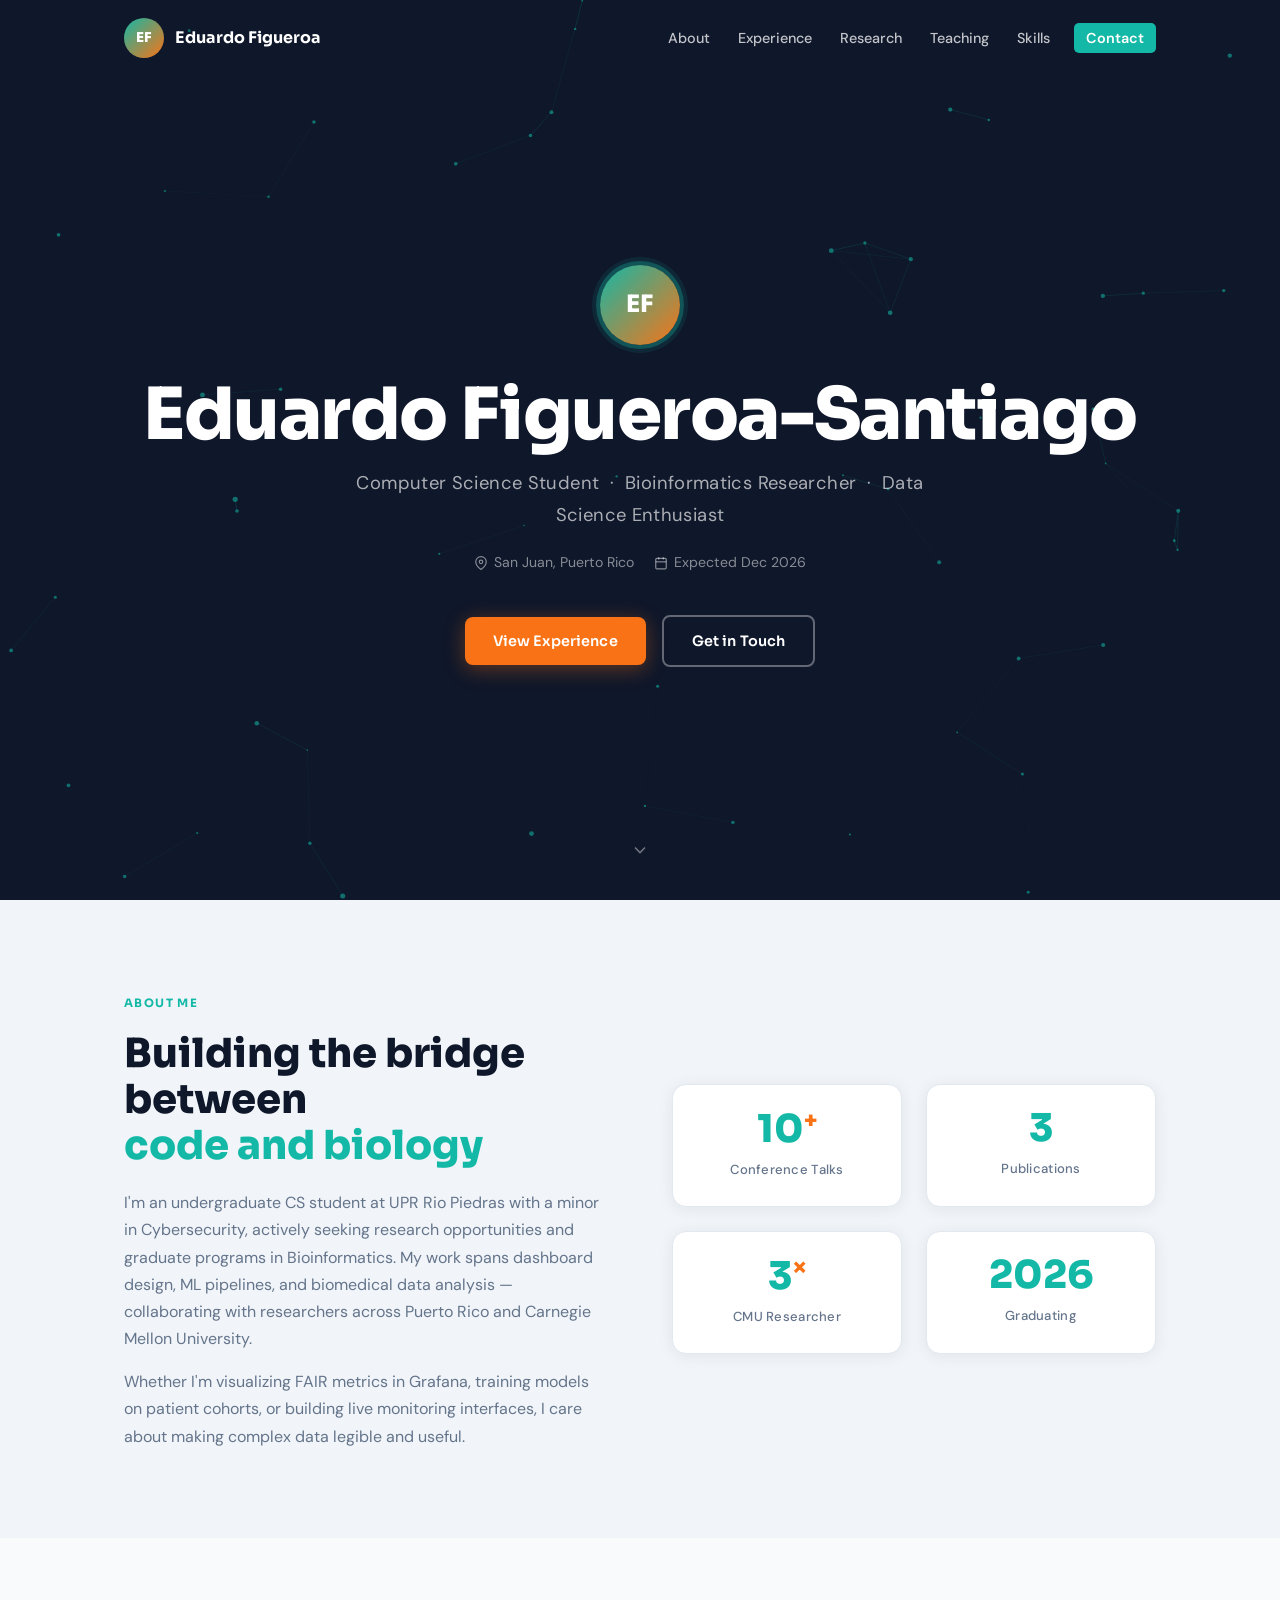
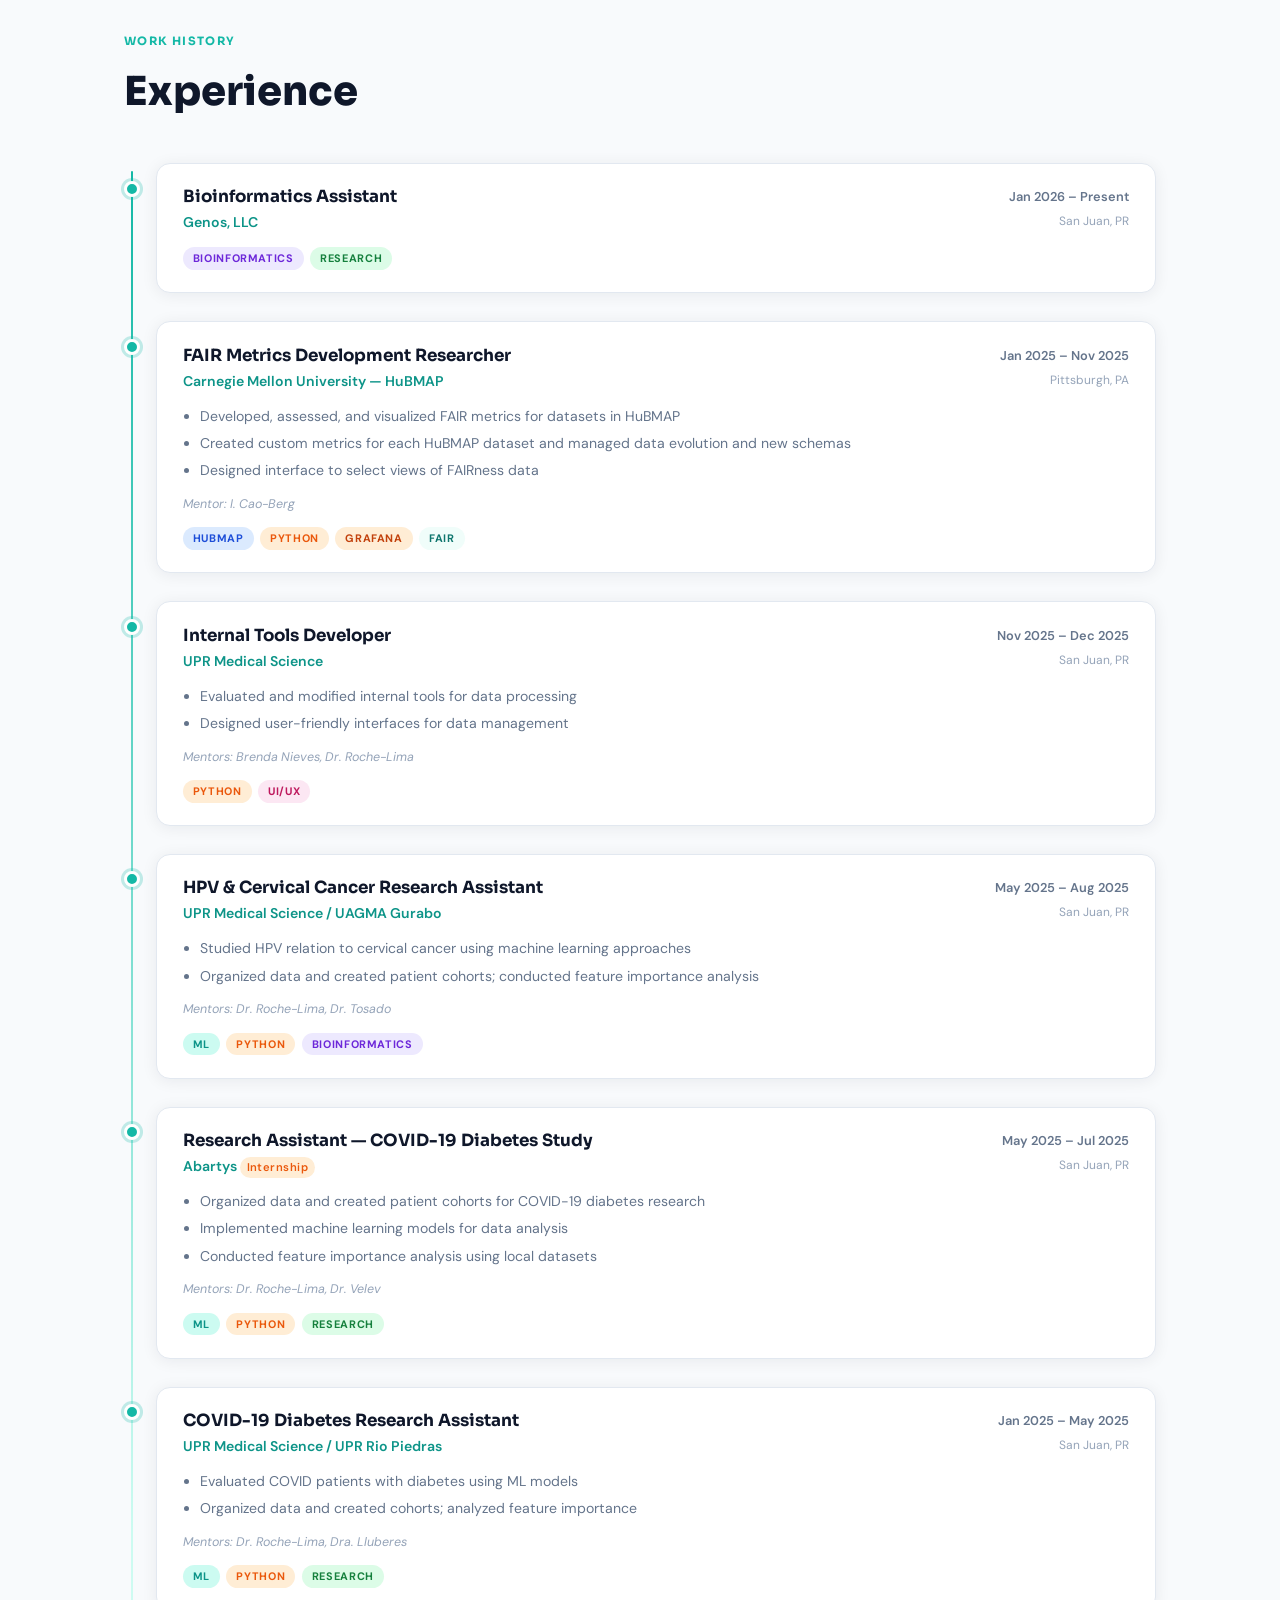
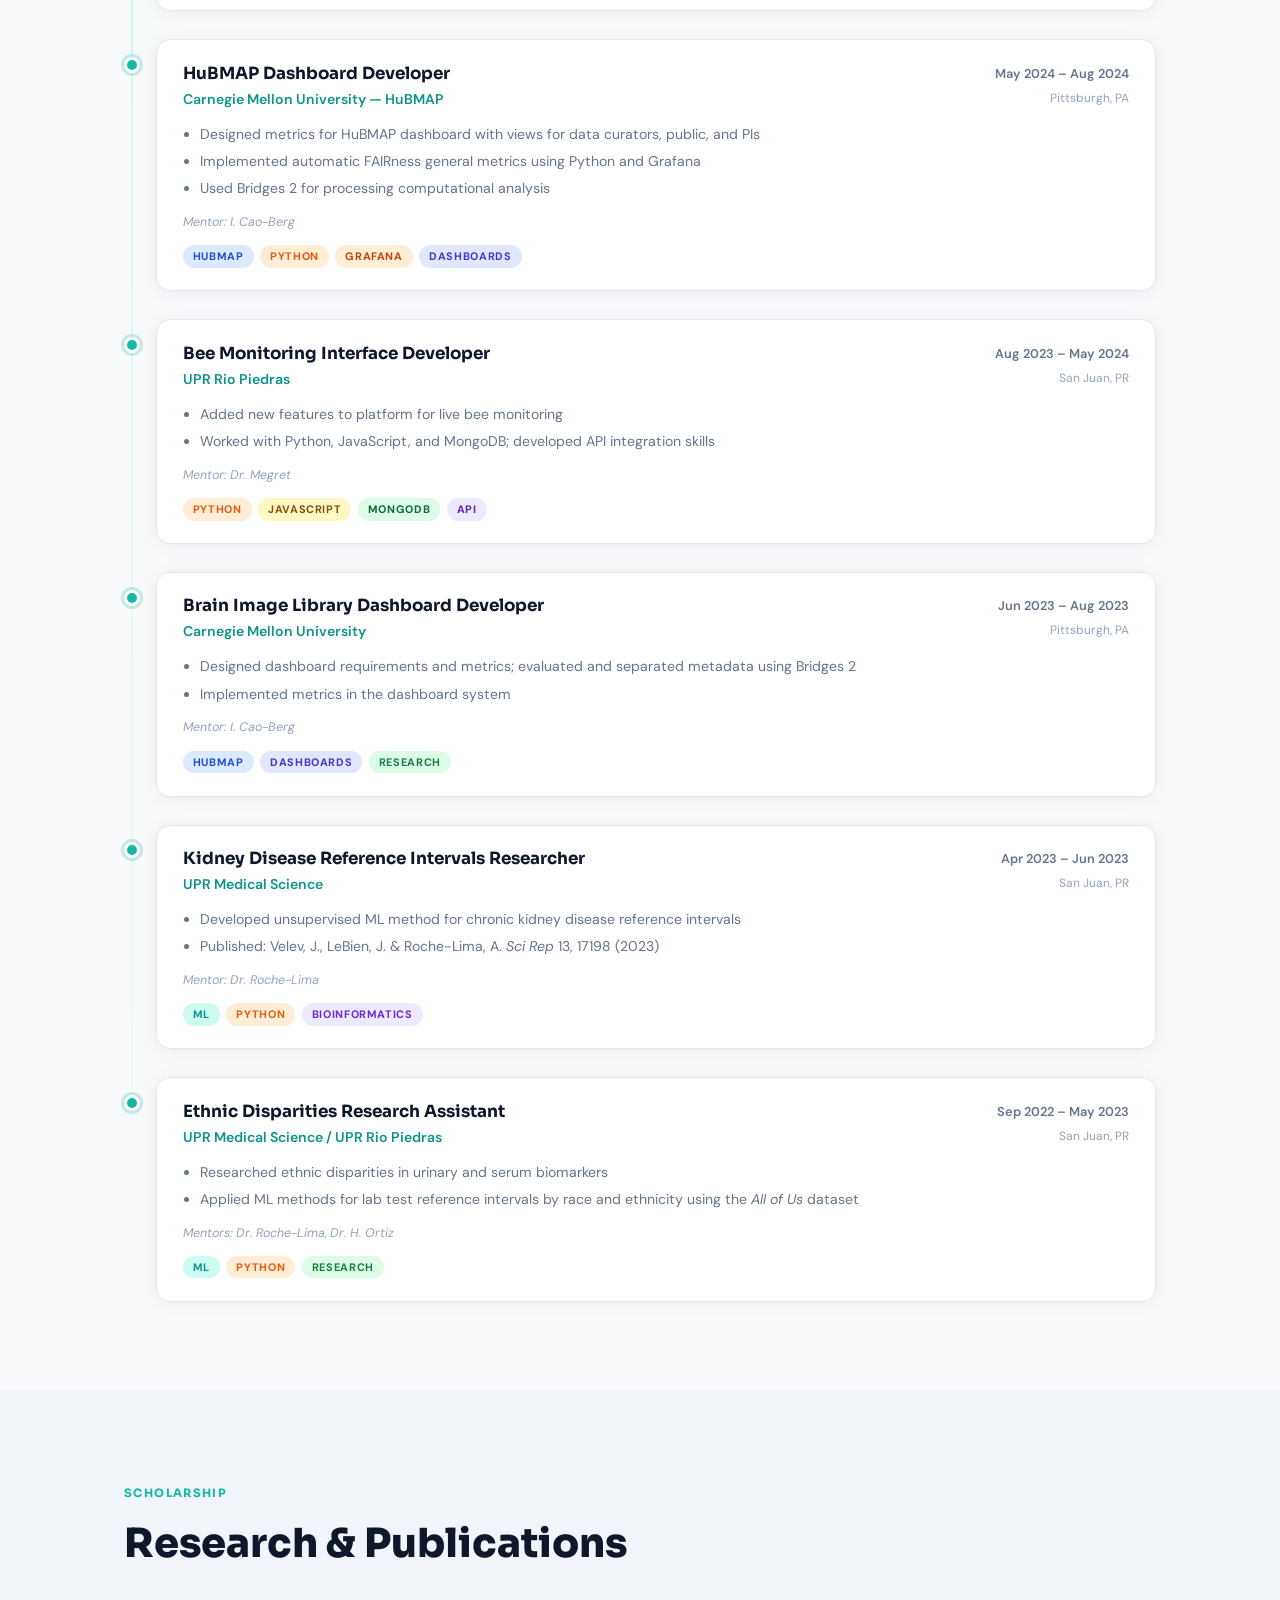
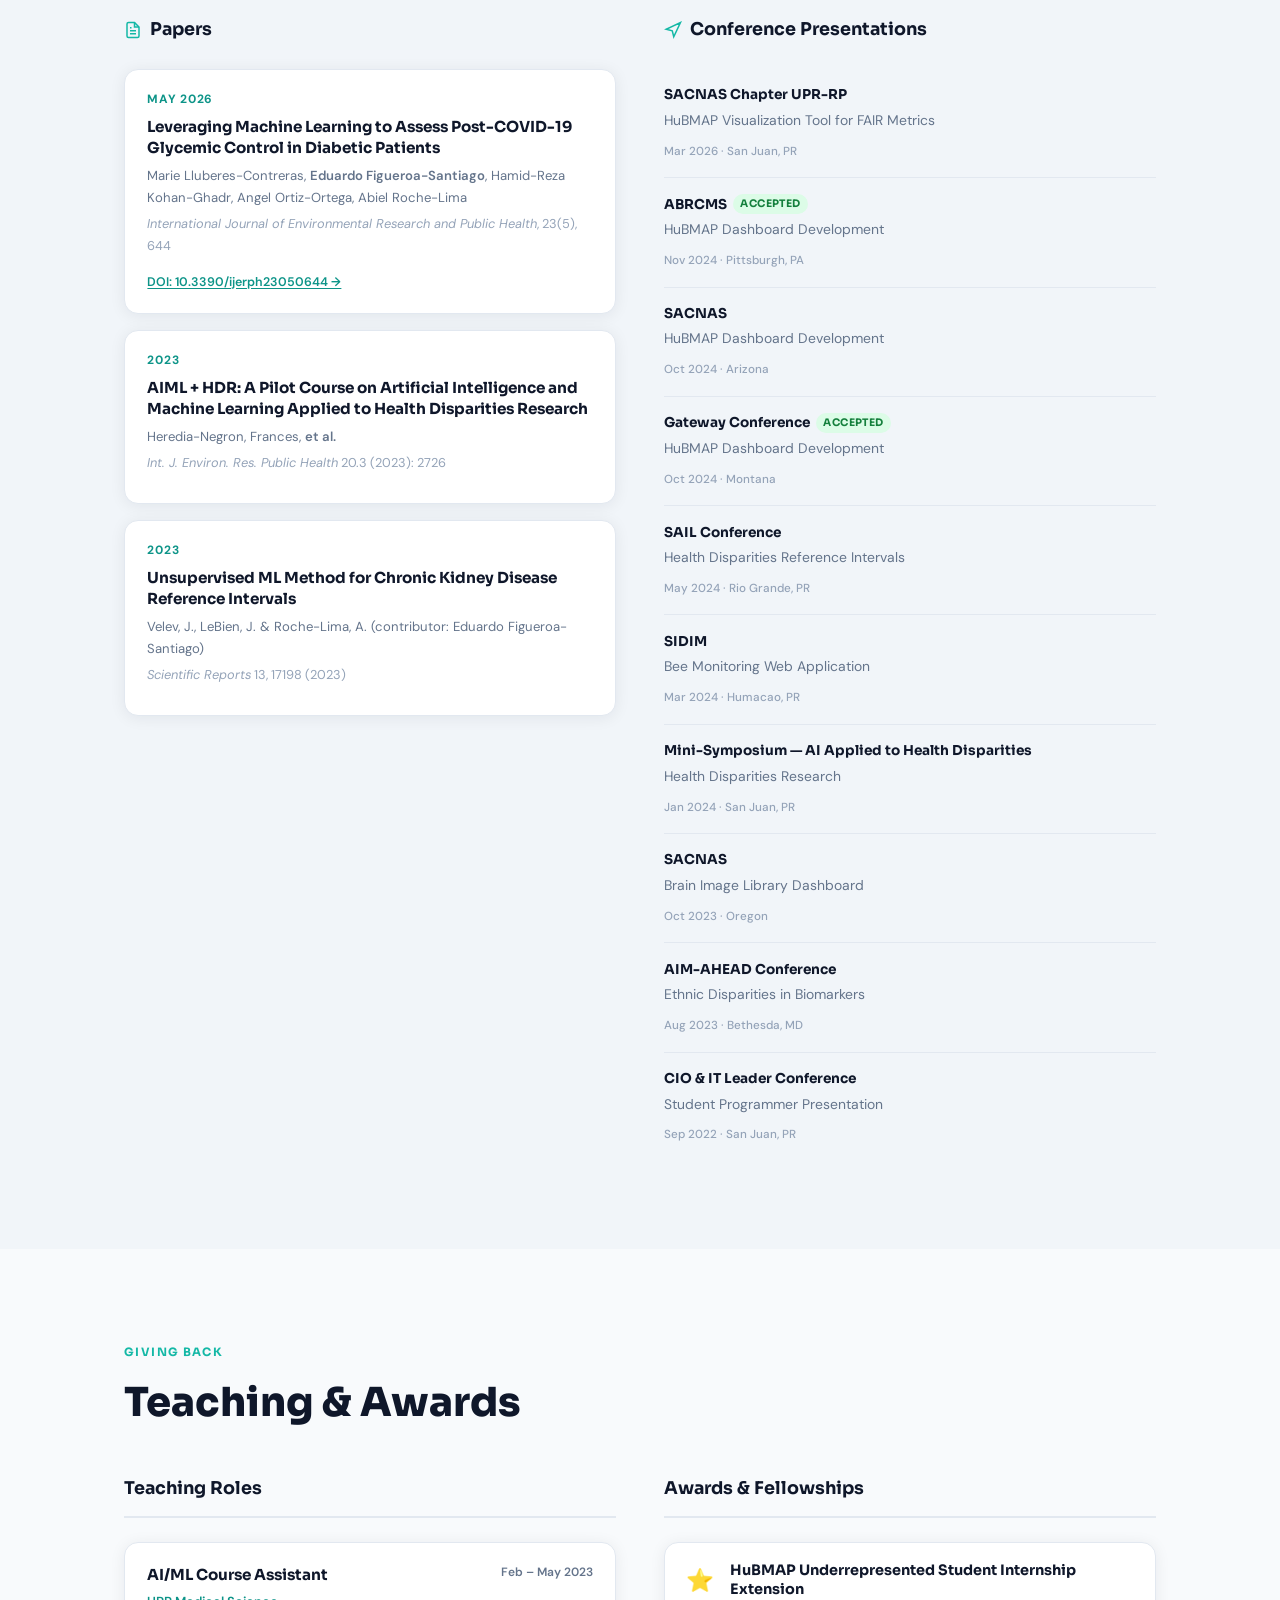
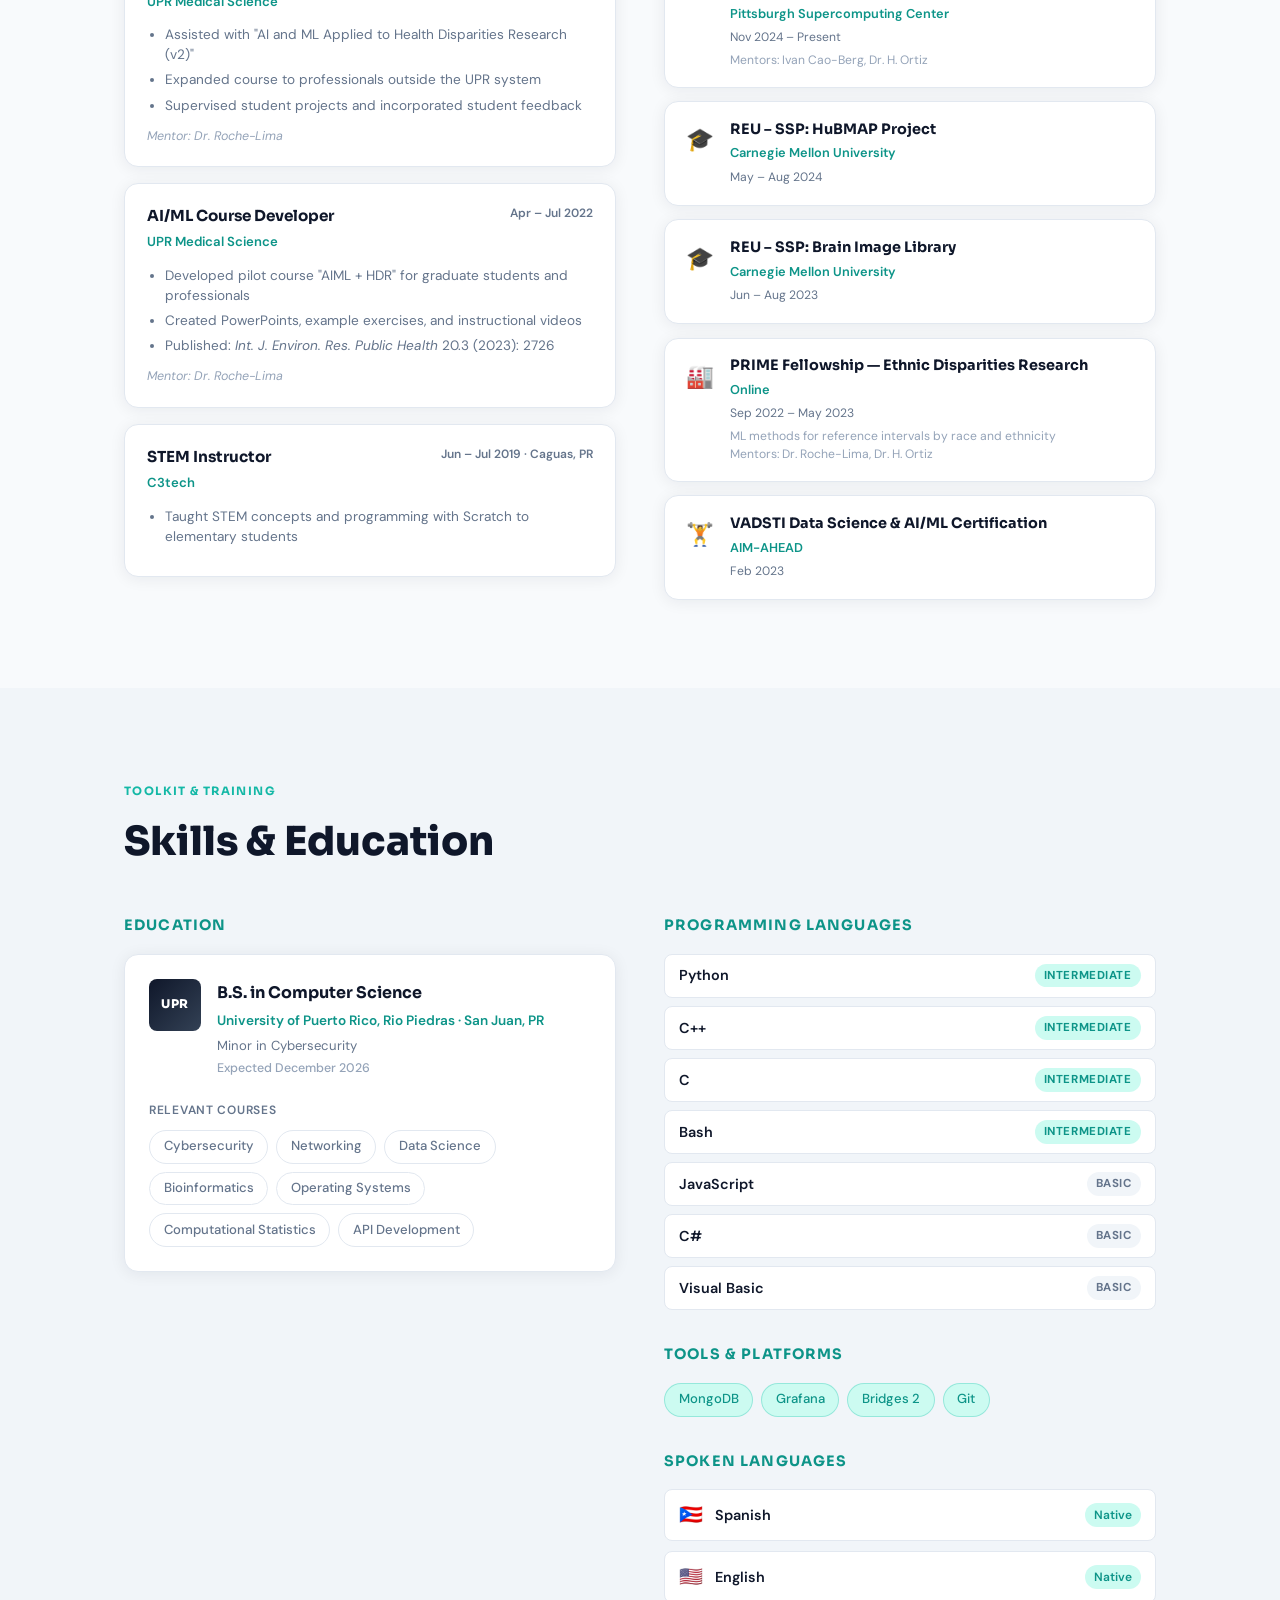
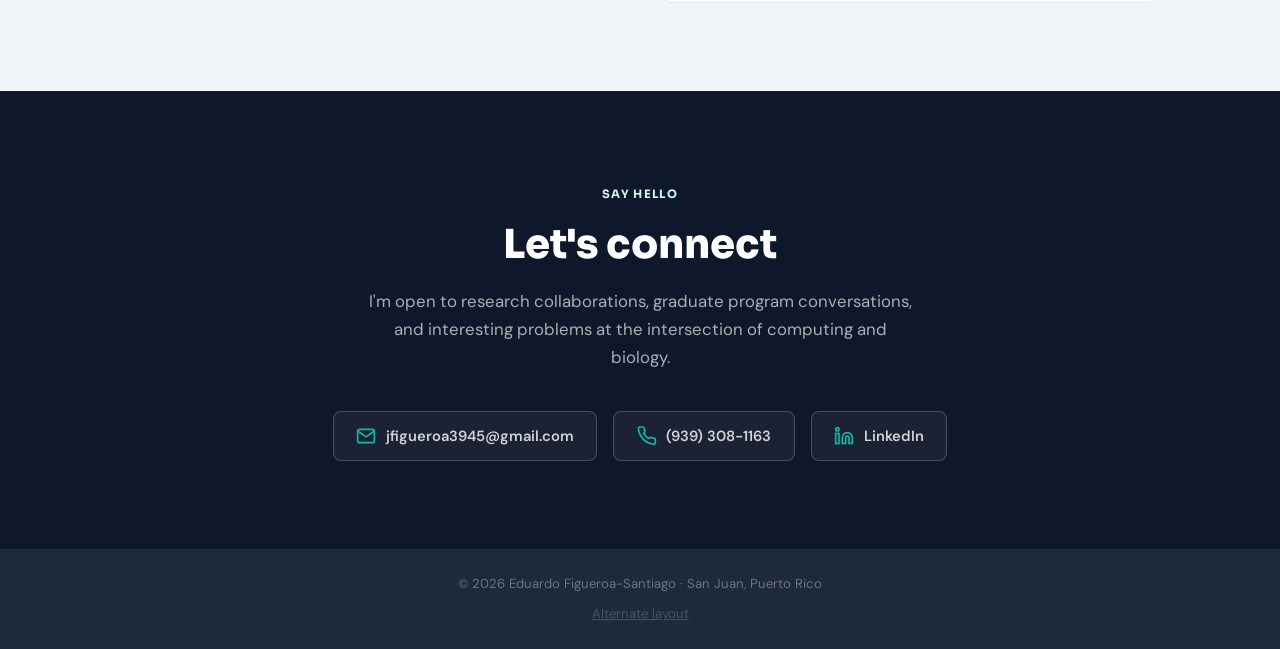
==== commit 69fadbad: "Add editorial alternate layout at /v2. Introduce a warm, document-style portfolio version with serif" ====
--- a/index.html
+++ b/index.html
@@ -756,6 +756,7 @@
   <footer class="footer">
     <div class="container">
       <p>&copy; 2026 Eduardo Figueroa-Santiago &middot; San Juan, Puerto Rico</p>
+      <p class="footer-alt"><a href="v2/">Alternate layout</a></p>
     </div>
   </footer>
 
--- a/css/styles.css
+++ b/css/styles.css
@@ -1104,6 +1104,14 @@
 /* ============================================================
    Responsive tweaks
    ============================================================ */
+.footer-alt {
+  margin-top: 0.5rem;
+  font-size: 0.82rem;
+  opacity: 0.55;
+}
+.footer-alt a { color: inherit; text-decoration: underline; }
+.footer-alt a:hover { opacity: 1; }
+
 @media (max-width: 400px) {
   .hero-ctas { flex-direction: column; width: 100%; }
   .btn { width: 100%; justify-content: center; }
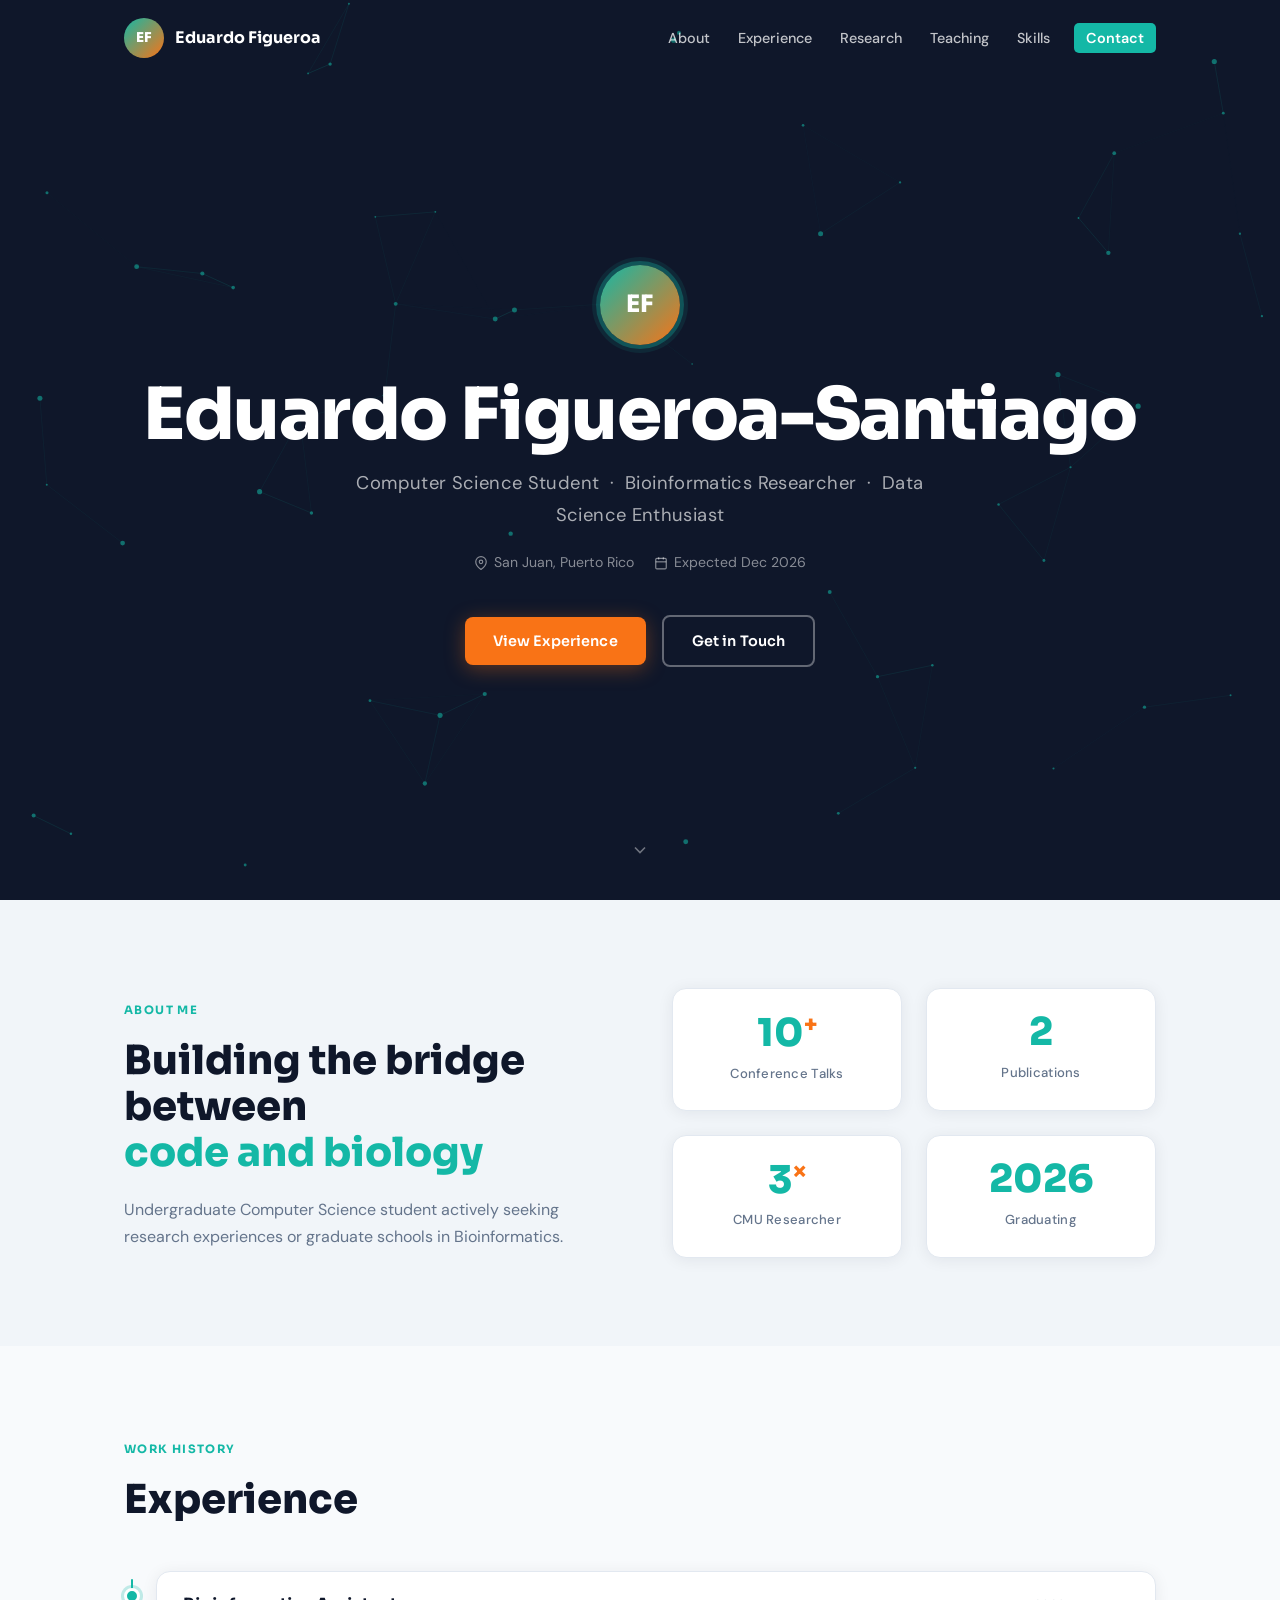
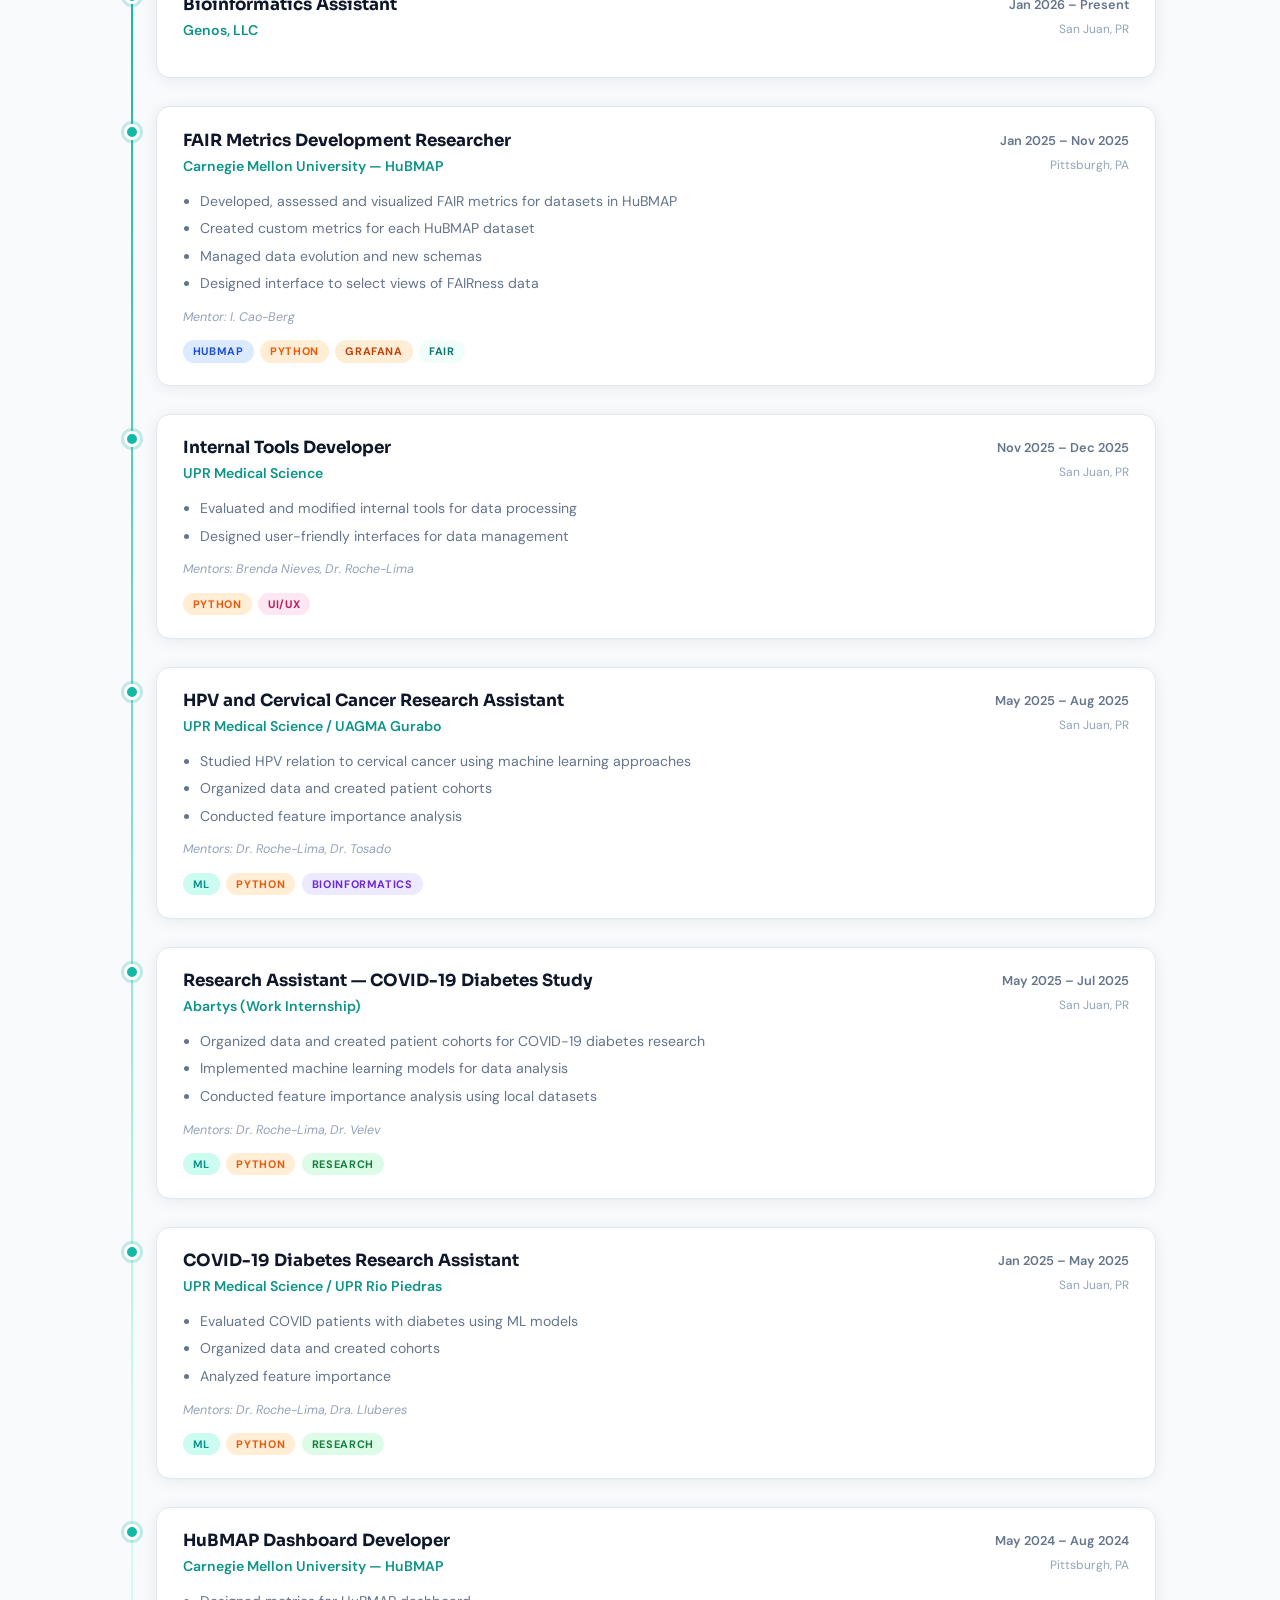
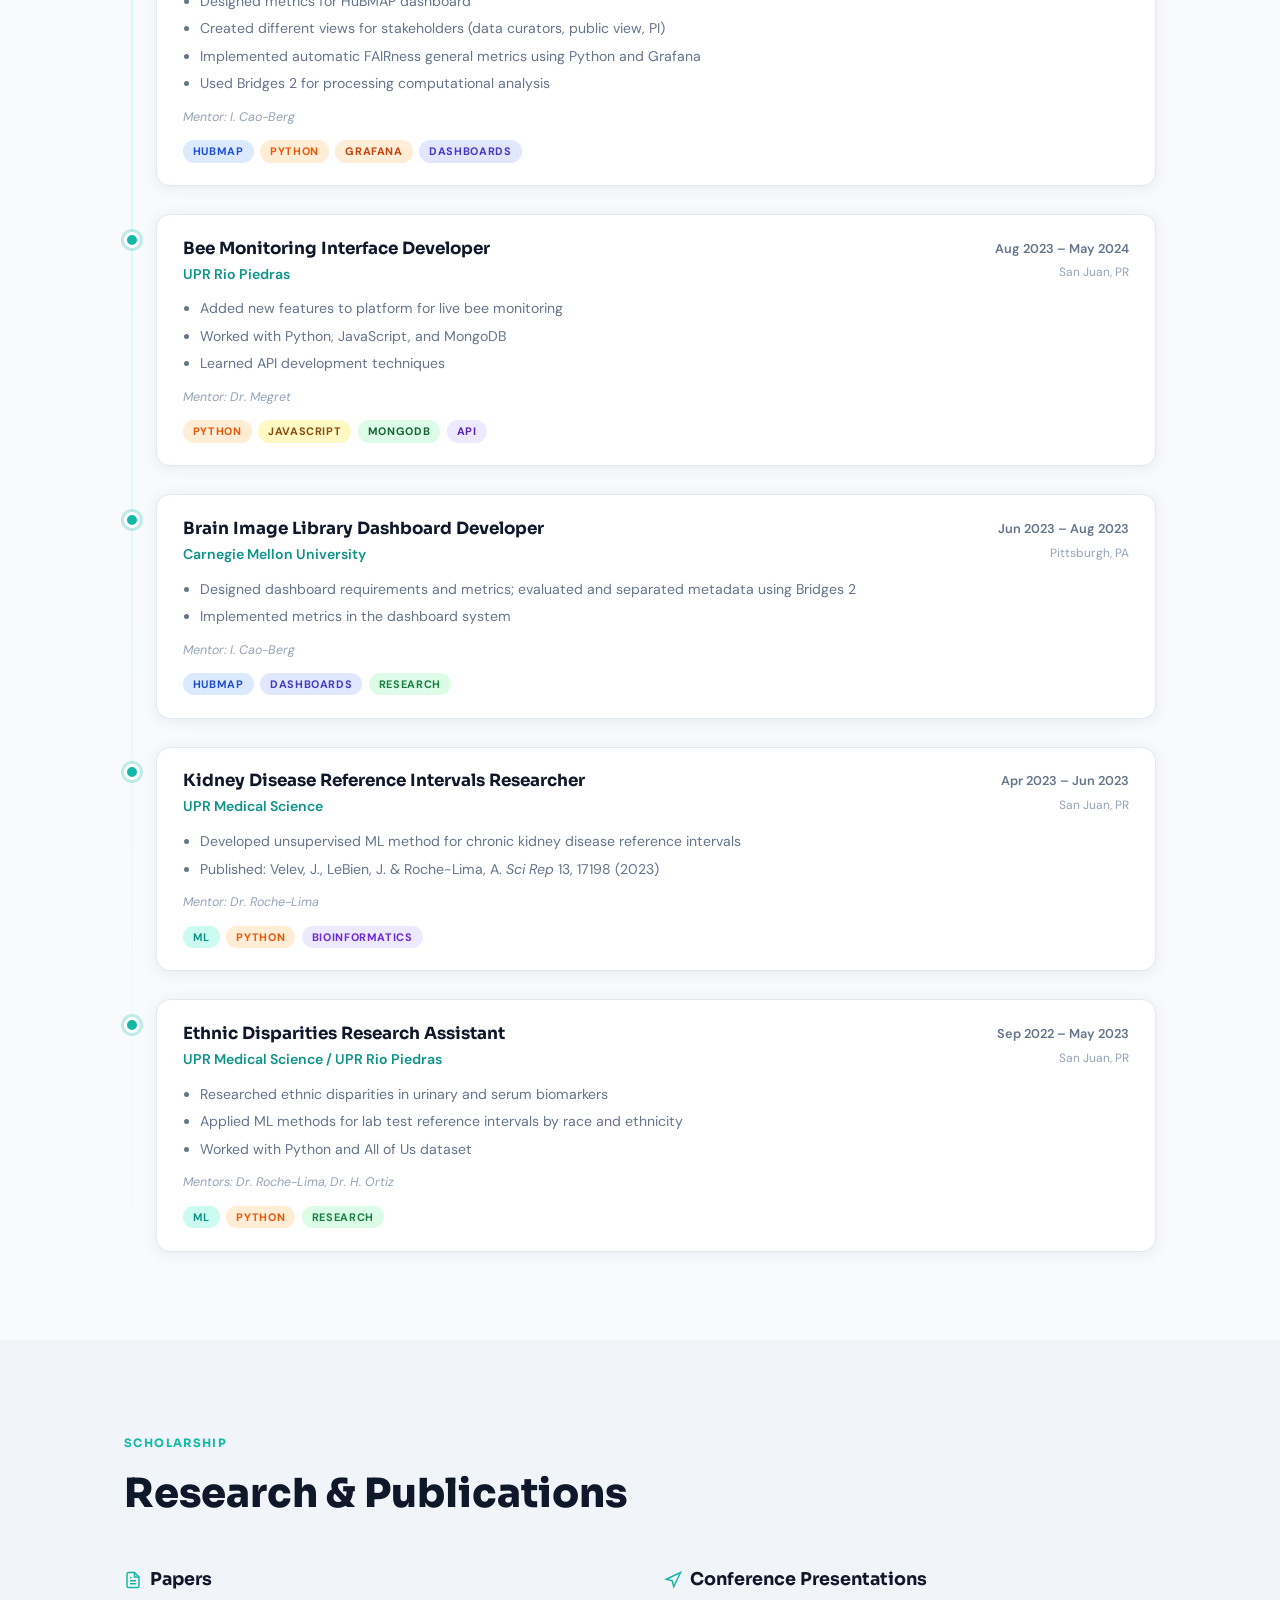
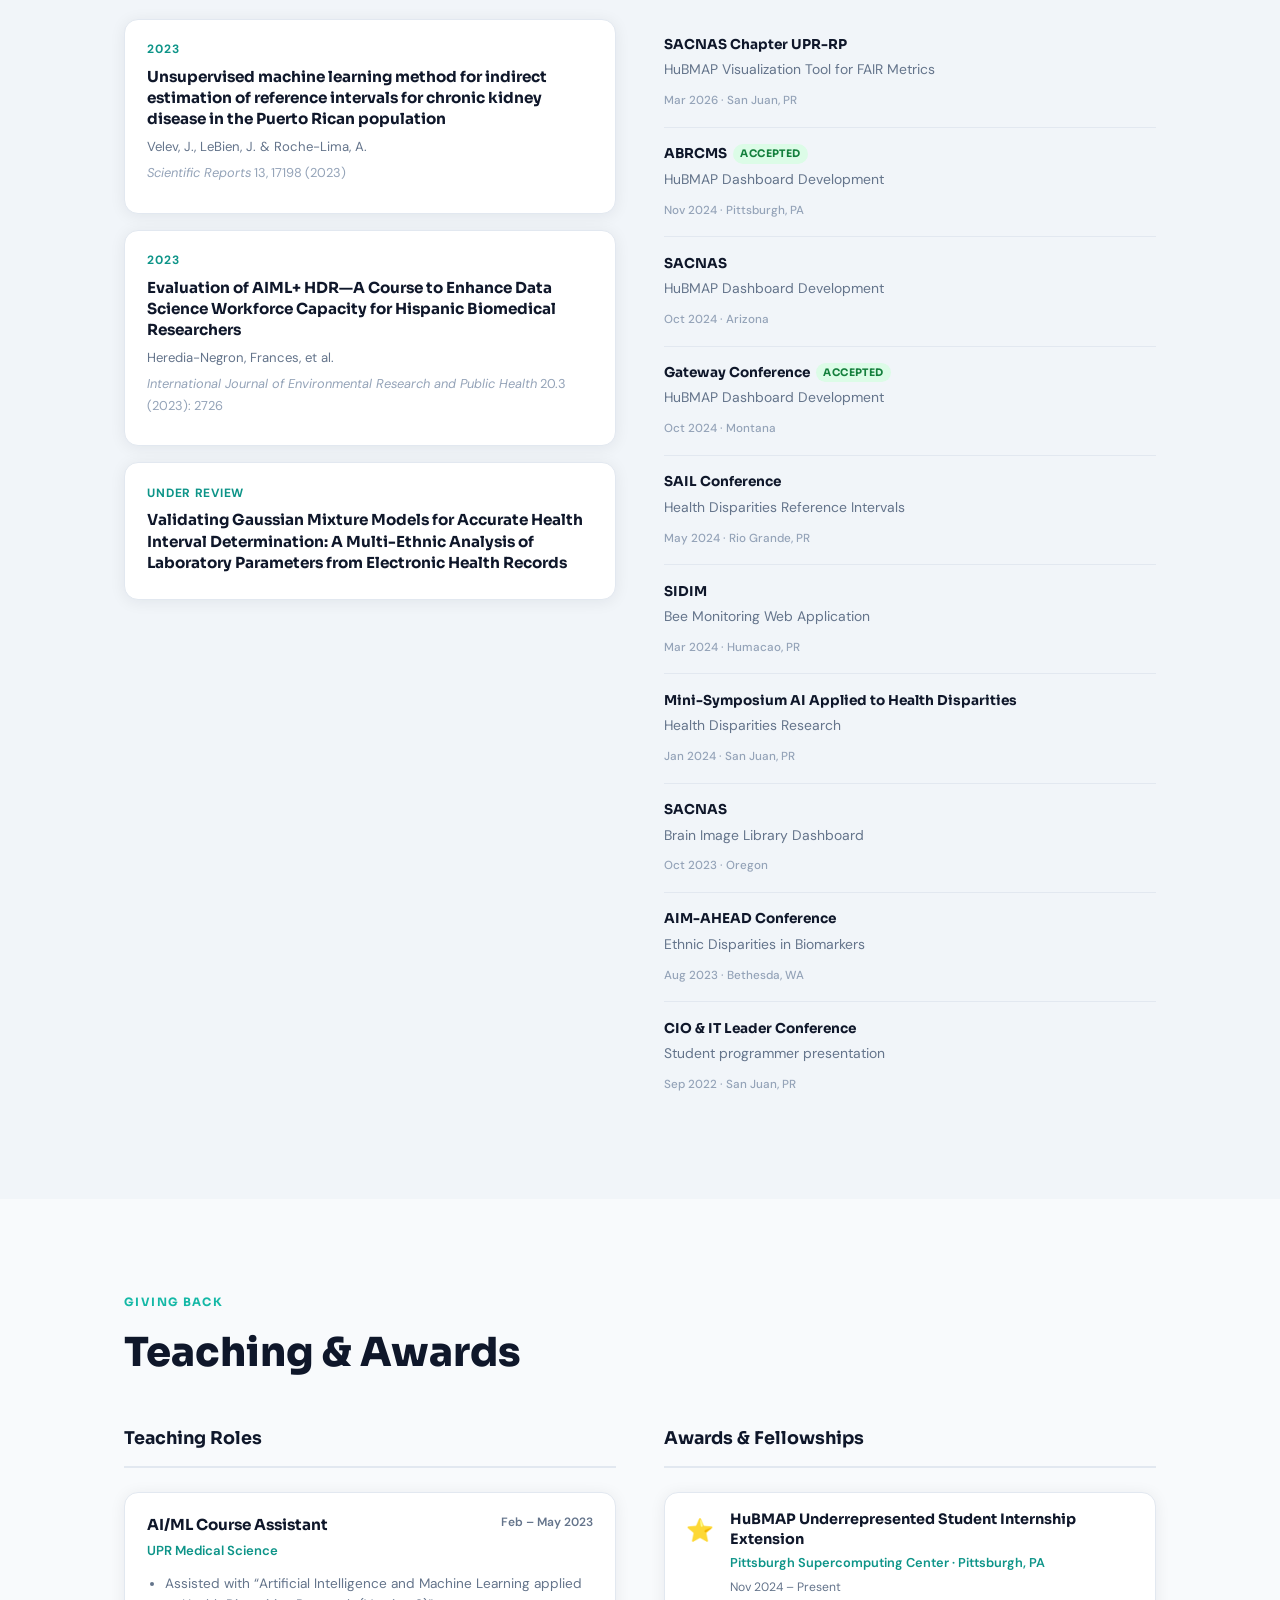
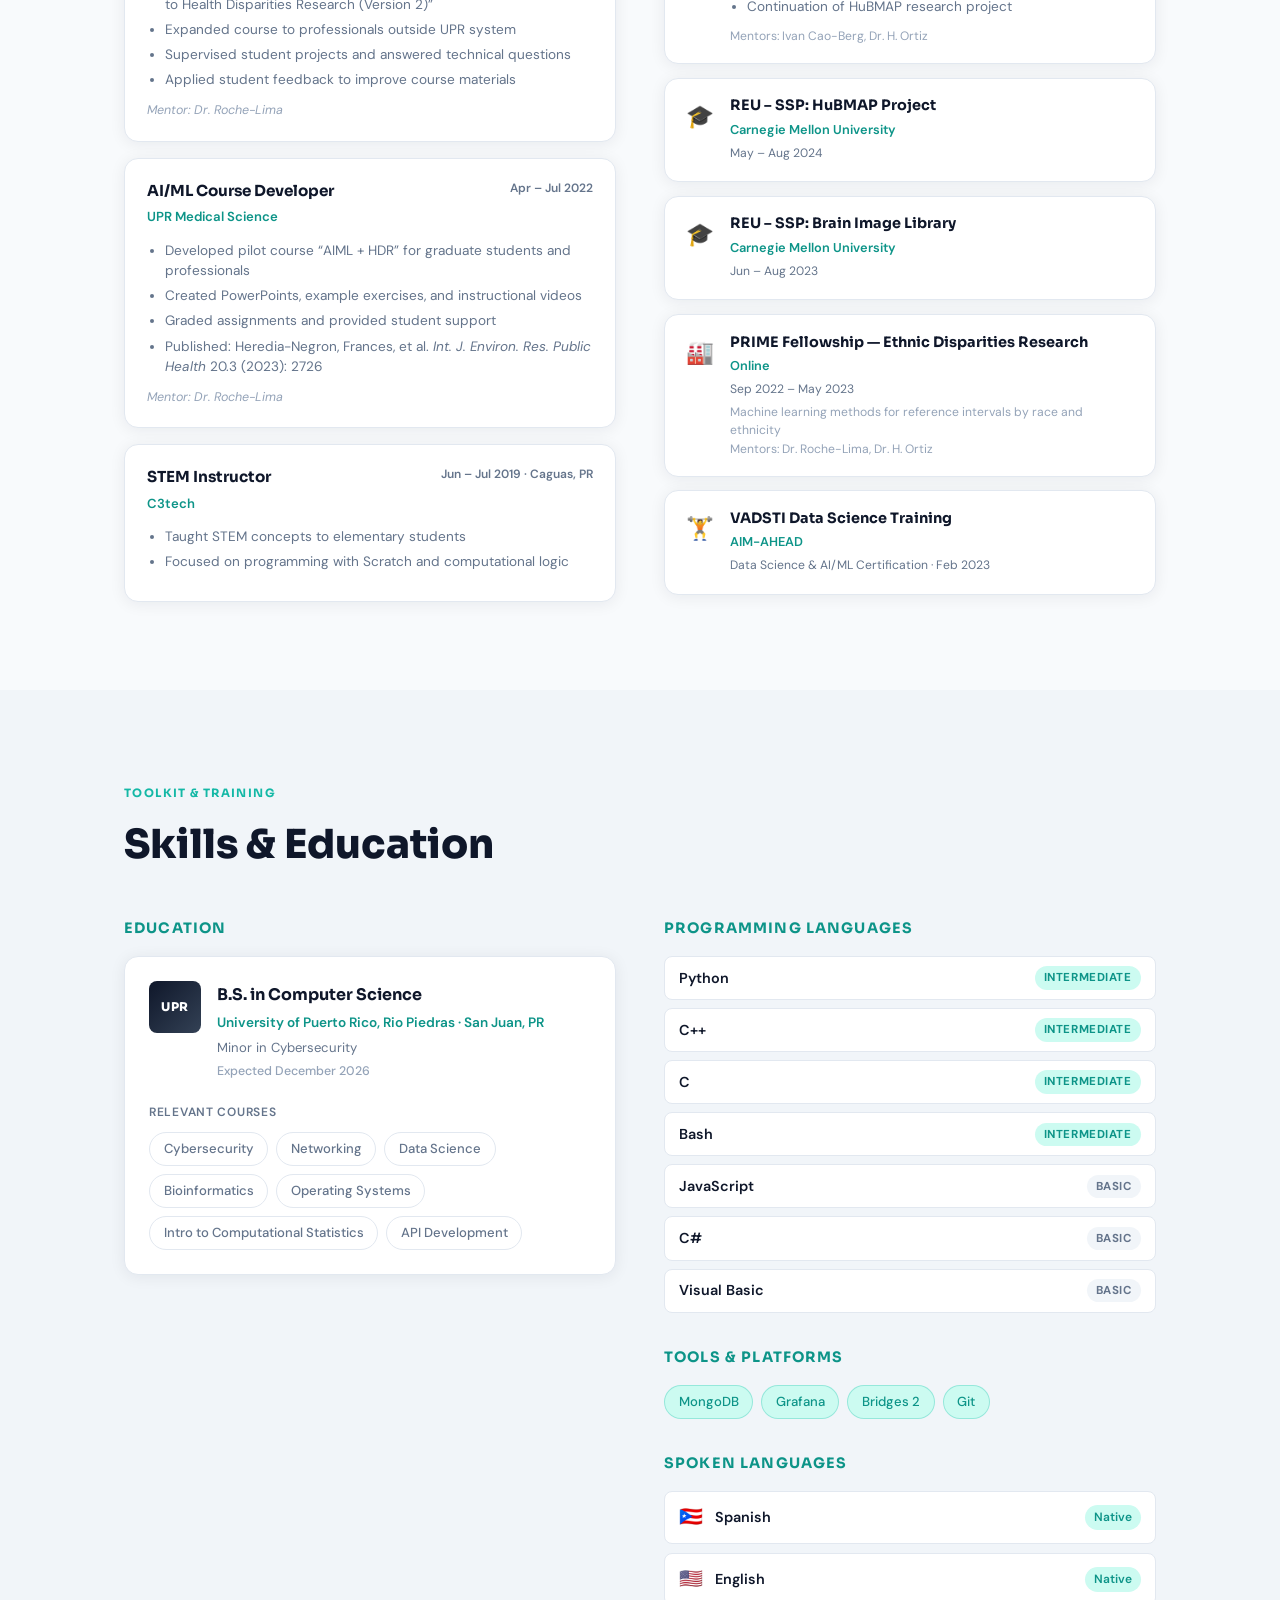
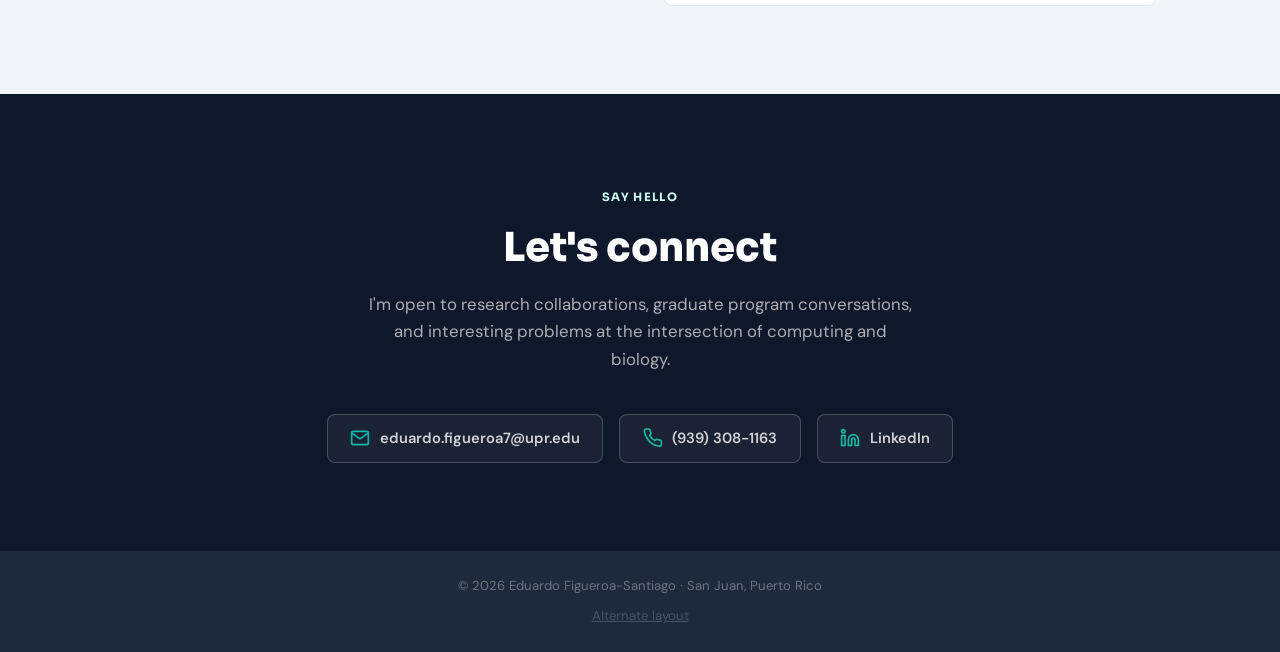
==== commit 0c6e7db5: "Sync v1 and v2 portfolio content with July 2026 CV PDF. Align publications, experience, skills, awar" ====
--- a/index.html
+++ b/index.html
@@ -3,7 +3,8 @@
 <head>
   <meta charset="UTF-8">
   <meta name="viewport" content="width=device-width, initial-scale=1.0">
-  <meta name="description" content="Eduardo Figueroa-Santiago — Computer Science student, Bioinformatics researcher, and Data Science enthusiast at UPR Rio Piedras.">
+  <meta name="description" content="Eduardo Figueroa-Santiago — Computer Science student actively seeking research experiences or graduate schools in Bioinformatics at UPR Rio Piedras.">
+  <meta name="keywords" content="Bioinformatics, Computer Science, Machine Learning, Data Science, Eduardo Figueroa-Santiago, UPR, HuBMAP, FAIR metrics">
   <meta property="og:title" content="Eduardo Figueroa-Santiago">
   <meta property="og:description" content="CS Student · Bioinformatics Researcher · Data Science Enthusiast">
   <meta property="og:type" content="website">
@@ -78,14 +79,7 @@
             <span class="section-label">About me</span>
             <h2 class="section-title">Building the bridge between<br><em>code and biology</em></h2>
             <p class="about-body">
-              I'm an undergraduate CS student at UPR Rio Piedras with a minor in Cybersecurity,
-              actively seeking research opportunities and graduate programs in Bioinformatics.
-              My work spans dashboard design, ML pipelines, and biomedical data analysis —
-              collaborating with researchers across Puerto Rico and Carnegie Mellon University.
-            </p>
-            <p class="about-body">
-              Whether I'm visualizing FAIR metrics in Grafana, training models on patient cohorts,
-              or building live monitoring interfaces, I care about making complex data legible and useful.
+              Undergraduate Computer Science student actively seeking research experiences or graduate schools in Bioinformatics.
             </p>
           </div>
           <div class="about-stats reveal">
@@ -94,7 +88,7 @@
               <span class="stat-label">Conference Talks</span>
             </div>
             <div class="stat">
-              <span class="stat-num">3</span>
+              <span class="stat-num">2</span>
               <span class="stat-label">Publications</span>
             </div>
             <div class="stat">
@@ -133,10 +127,6 @@
                   <span class="timeline-loc">San Juan, PR</span>
                 </div>
               </div>
-              <div class="timeline-tags">
-                <span class="tag tag--bio">Bioinformatics</span>
-                <span class="tag tag--research">Research</span>
-              </div>
             </div>
           </article>
 
@@ -154,8 +144,9 @@
                 </div>
               </div>
               <ul class="timeline-bullets">
-                <li>Developed, assessed, and visualized FAIR metrics for datasets in HuBMAP</li>
-                <li>Created custom metrics for each HuBMAP dataset and managed data evolution and new schemas</li>
+                <li>Developed, assessed and visualized FAIR metrics for datasets in HuBMAP</li>
+                <li>Created custom metrics for each HuBMAP dataset</li>
+                <li>Managed data evolution and new schemas</li>
                 <li>Designed interface to select views of FAIRness data</li>
               </ul>
               <p class="timeline-mentor">Mentor: I. Cao-Berg</p>
@@ -198,7 +189,7 @@
             <div class="timeline-card">
               <div class="timeline-top">
                 <div>
-                  <h3 class="timeline-role">HPV &amp; Cervical Cancer Research Assistant</h3>
+                  <h3 class="timeline-role">HPV and Cervical Cancer Research Assistant</h3>
                   <p class="timeline-org">UPR Medical Science / UAGMA Gurabo</p>
                 </div>
                 <div class="timeline-meta">
@@ -208,7 +199,8 @@
               </div>
               <ul class="timeline-bullets">
                 <li>Studied HPV relation to cervical cancer using machine learning approaches</li>
-                <li>Organized data and created patient cohorts; conducted feature importance analysis</li>
+                <li>Organized data and created patient cohorts</li>
+                <li>Conducted feature importance analysis</li>
               </ul>
               <p class="timeline-mentor">Mentors: Dr. Roche-Lima, Dr. Tosado</p>
               <div class="timeline-tags">
@@ -225,7 +217,7 @@
               <div class="timeline-top">
                 <div>
                   <h3 class="timeline-role">Research Assistant — COVID-19 Diabetes Study</h3>
-                  <p class="timeline-org">Abartys <span class="badge-intern">Internship</span></p>
+                  <p class="timeline-org">Abartys (Work Internship)</p>
                 </div>
                 <div class="timeline-meta">
                   <span class="timeline-date">May 2025 – Jul 2025</span>
@@ -261,7 +253,8 @@
               </div>
               <ul class="timeline-bullets">
                 <li>Evaluated COVID patients with diabetes using ML models</li>
-                <li>Organized data and created cohorts; analyzed feature importance</li>
+                <li>Organized data and created cohorts</li>
+                <li>Analyzed feature importance</li>
               </ul>
               <p class="timeline-mentor">Mentors: Dr. Roche-Lima, Dra. Lluberes</p>
               <div class="timeline-tags">
@@ -286,7 +279,8 @@
                 </div>
               </div>
               <ul class="timeline-bullets">
-                <li>Designed metrics for HuBMAP dashboard with views for data curators, public, and PIs</li>
+                <li>Designed metrics for HuBMAP dashboard</li>
+                <li>Created different views for stakeholders (data curators, public view, PI)</li>
                 <li>Implemented automatic FAIRness general metrics using Python and Grafana</li>
                 <li>Used Bridges&nbsp;2 for processing computational analysis</li>
               </ul>
@@ -315,7 +309,8 @@
               </div>
               <ul class="timeline-bullets">
                 <li>Added new features to platform for live bee monitoring</li>
-                <li>Worked with Python, JavaScript, and MongoDB; developed API integration skills</li>
+                <li>Worked with Python, JavaScript, and MongoDB</li>
+                <li>Learned API development techniques</li>
               </ul>
               <p class="timeline-mentor">Mentor: Dr. Megret</p>
               <div class="timeline-tags">
@@ -394,7 +389,8 @@
               </div>
               <ul class="timeline-bullets">
                 <li>Researched ethnic disparities in urinary and serum biomarkers</li>
-                <li>Applied ML methods for lab test reference intervals by race and ethnicity using the <em>All of Us</em> dataset</li>
+                <li>Applied ML methods for lab test reference intervals by race and ethnicity</li>
+                <li>Worked with Python and All of Us dataset</li>
               </ul>
               <p class="timeline-mentor">Mentors: Dr. Roche-Lima, Dr. H. Ortiz</p>
               <div class="timeline-tags">
@@ -426,25 +422,22 @@
             </h3>
 
             <article class="pub-card">
-              <p class="pub-date">May 2026</p>
-              <h4 class="pub-title">Leveraging Machine Learning to Assess Post-COVID-19 Glycemic Control in Diabetic Patients</h4>
-              <p class="pub-authors">Marie Lluberes-Contreras, <strong>Eduardo Figueroa-Santiago</strong>, Hamid-Reza Kohan-Ghadr, Angel Ortiz-Ortega, Abiel Roche-Lima</p>
-              <p class="pub-venue"><em>International Journal of Environmental Research and Public Health</em>, 23(5), 644</p>
-              <a href="https://doi.org/10.3390/ijerph23050644" class="pub-doi" target="_blank" rel="noopener">DOI: 10.3390/ijerph23050644 &rarr;</a>
+              <p class="pub-date">2023</p>
+              <h4 class="pub-title">Unsupervised machine learning method for indirect estimation of reference intervals for chronic kidney disease in the Puerto Rican population</h4>
+              <p class="pub-authors">Velev, J., LeBien, J. &amp; Roche-Lima, A.</p>
+              <p class="pub-venue"><em>Scientific Reports</em> 13, 17198 (2023)</p>
             </article>
 
             <article class="pub-card">
               <p class="pub-date">2023</p>
-              <h4 class="pub-title">AIML + HDR: A Pilot Course on Artificial Intelligence and Machine Learning Applied to Health Disparities Research</h4>
-              <p class="pub-authors">Heredia-Negron, Frances, <strong>et al.</strong></p>
-              <p class="pub-venue"><em>Int. J. Environ. Res. Public Health</em> 20.3 (2023): 2726</p>
+              <h4 class="pub-title">Evaluation of AIML+ HDR—A Course to Enhance Data Science Workforce Capacity for Hispanic Biomedical Researchers</h4>
+              <p class="pub-authors">Heredia-Negron, Frances, et al.</p>
+              <p class="pub-venue"><em>International Journal of Environmental Research and Public Health</em> 20.3 (2023): 2726</p>
             </article>
 
-            <article class="pub-card">
-              <p class="pub-date">2023</p>
-              <h4 class="pub-title">Unsupervised ML Method for Chronic Kidney Disease Reference Intervals</h4>
-              <p class="pub-authors">Velev, J., LeBien, J. &amp; Roche-Lima, A. (contributor: Eduardo Figueroa-Santiago)</p>
-              <p class="pub-venue"><em>Scientific Reports</em> 13, 17198 (2023)</p>
+            <article class="pub-card pub-card--review">
+              <p class="pub-date">Under Review</p>
+              <h4 class="pub-title">Validating Gaussian Mixture Models for Accurate Health Interval Determination: A Multi-Ethnic Analysis of Laboratory Parameters from Electronic Health Records</h4>
             </article>
 
           </div>
@@ -487,7 +480,7 @@
                 <span class="talk-meta">Mar 2024 &middot; Humacao, PR</span>
               </li>
               <li class="talk-item">
-                <div class="talk-venue">Mini-Symposium — AI Applied to Health Disparities</div>
+                <div class="talk-venue">Mini-Symposium AI Applied to Health Disparities</div>
                 <div class="talk-title">Health Disparities Research</div>
                 <span class="talk-meta">Jan 2024 &middot; San Juan, PR</span>
               </li>
@@ -499,11 +492,11 @@
               <li class="talk-item">
                 <div class="talk-venue">AIM-AHEAD Conference</div>
                 <div class="talk-title">Ethnic Disparities in Biomarkers</div>
-                <span class="talk-meta">Aug 2023 &middot; Bethesda, MD</span>
+                <span class="talk-meta">Aug 2023 &middot; Bethesda, WA</span>
               </li>
               <li class="talk-item">
                 <div class="talk-venue">CIO &amp; IT Leader Conference</div>
-                <div class="talk-title">Student Programmer Presentation</div>
+                <div class="talk-title">Student programmer presentation</div>
                 <span class="talk-meta">Sep 2022 &middot; San Juan, PR</span>
               </li>
             </ul>
@@ -535,9 +528,10 @@
                 <span class="ta-date">Feb – May 2023</span>
               </div>
               <ul class="ta-bullets">
-                <li>Assisted with "AI and ML Applied to Health Disparities Research (v2)"</li>
-                <li>Expanded course to professionals outside the UPR system</li>
-                <li>Supervised student projects and incorporated student feedback</li>
+                <li>Assisted with &ldquo;Artificial Intelligence and Machine Learning applied to Health Disparities Research (Version 2)&rdquo;</li>
+                <li>Expanded course to professionals outside UPR system</li>
+                <li>Supervised student projects and answered technical questions</li>
+                <li>Applied student feedback to improve course materials</li>
               </ul>
               <p class="ta-mentor">Mentor: Dr. Roche-Lima</p>
             </div>
@@ -551,9 +545,10 @@
                 <span class="ta-date">Apr – Jul 2022</span>
               </div>
               <ul class="ta-bullets">
-                <li>Developed pilot course "AIML + HDR" for graduate students and professionals</li>
+                <li>Developed pilot course &ldquo;AIML + HDR&rdquo; for graduate students and professionals</li>
                 <li>Created PowerPoints, example exercises, and instructional videos</li>
-                <li>Published: <em>Int. J. Environ. Res. Public Health</em> 20.3 (2023): 2726</li>
+                <li>Graded assignments and provided student support</li>
+                <li>Published: Heredia-Negron, Frances, et al. <em>Int. J. Environ. Res. Public Health</em> 20.3 (2023): 2726</li>
               </ul>
               <p class="ta-mentor">Mentor: Dr. Roche-Lima</p>
             </div>
@@ -567,7 +562,8 @@
                 <span class="ta-date">Jun – Jul 2019 &middot; Caguas, PR</span>
               </div>
               <ul class="ta-bullets">
-                <li>Taught STEM concepts and programming with Scratch to elementary students</li>
+                <li>Taught STEM concepts to elementary students</li>
+                <li>Focused on programming with Scratch and computational logic</li>
               </ul>
             </div>
           </div>
@@ -579,8 +575,11 @@
               <div class="award-icon" aria-hidden="true">&#11088;</div>
               <div>
                 <h4 class="award-title">HuBMAP Underrepresented Student Internship Extension</h4>
-                <p class="award-org">Pittsburgh Supercomputing Center</p>
+                <p class="award-org">Pittsburgh Supercomputing Center &middot; Pittsburgh, PA</p>
                 <p class="award-date">Nov 2024 – Present</p>
+                <ul class="ta-bullets">
+                  <li>Continuation of HuBMAP research project</li>
+                </ul>
                 <p class="award-note">Mentors: Ivan Cao-Berg, Dr. H. Ortiz</p>
               </div>
             </div>
@@ -609,16 +608,16 @@
                 <h4 class="award-title">PRIME Fellowship — Ethnic Disparities Research</h4>
                 <p class="award-org">Online</p>
                 <p class="award-date">Sep 2022 – May 2023</p>
-                <p class="award-note">ML methods for reference intervals by race and ethnicity<br>Mentors: Dr. Roche-Lima, Dr. H. Ortiz</p>
+                <p class="award-note">Machine learning methods for reference intervals by race and ethnicity<br>Mentors: Dr. Roche-Lima, Dr. H. Ortiz</p>
               </div>
             </div>
 
             <div class="award-card reveal">
               <div class="award-icon" aria-hidden="true">&#127947;</div>
               <div>
-                <h4 class="award-title">VADSTI Data Science &amp; AI/ML Certification</h4>
+                <h4 class="award-title">VADSTI Data Science Training</h4>
                 <p class="award-org">AIM-AHEAD</p>
-                <p class="award-date">Feb 2023</p>
+                <p class="award-date">Data Science &amp; AI/ML Certification &middot; Feb 2023</p>
               </div>
             </div>
           </div>
@@ -657,7 +656,7 @@
                   <span class="pill">Data Science</span>
                   <span class="pill">Bioinformatics</span>
                   <span class="pill">Operating Systems</span>
-                  <span class="pill">Computational Statistics</span>
+                  <span class="pill">Intro to Computational Statistics</span>
                   <span class="pill">API Development</span>
                 </div>
               </div>
@@ -734,9 +733,9 @@
             I'm open to research collaborations, graduate program conversations, and interesting problems at the intersection of computing and biology.
           </p>
           <div class="contact-links">
-            <a href="mailto:jfigueroa3945@gmail.com" class="contact-link">
+            <a href="mailto:eduardo.figueroa7@upr.edu" class="contact-link">
               <svg width="20" height="20" viewBox="0 0 24 24" fill="none" stroke="currentColor" stroke-width="2" aria-hidden="true"><path d="M4 4h16c1.1 0 2 .9 2 2v12c0 1.1-.9 2-2 2H4c-1.1 0-2-.9-2-2V6c0-1.1.9-2 2-2z"/><polyline points="22,6 12,13 2,6"/></svg>
-              jfigueroa3945@gmail.com
+              eduardo.figueroa7@upr.edu
             </a>
             <a href="tel:+19393081163" class="contact-link">
               <svg width="20" height="20" viewBox="0 0 24 24" fill="none" stroke="currentColor" stroke-width="2" aria-hidden="true"><path d="M22 16.92v3a2 2 0 0 1-2.18 2 19.79 19.79 0 0 1-8.63-3.07A19.5 19.5 0 0 1 4.69 12 19.79 19.79 0 0 1 1.61 3.4a2 2 0 0 1 1.99-2.18h3a2 2 0 0 1 2 1.72c.127.96.361 1.903.7 2.81a2 2 0 0 1-.45 2.11L7.91 8.91a16 16 0 0 0 6.18 6.18l.95-.94a2 2 0 0 1 2.11-.45c.907.339 1.85.573 2.81.7A2 2 0 0 1 22 16.92z"/></svg>
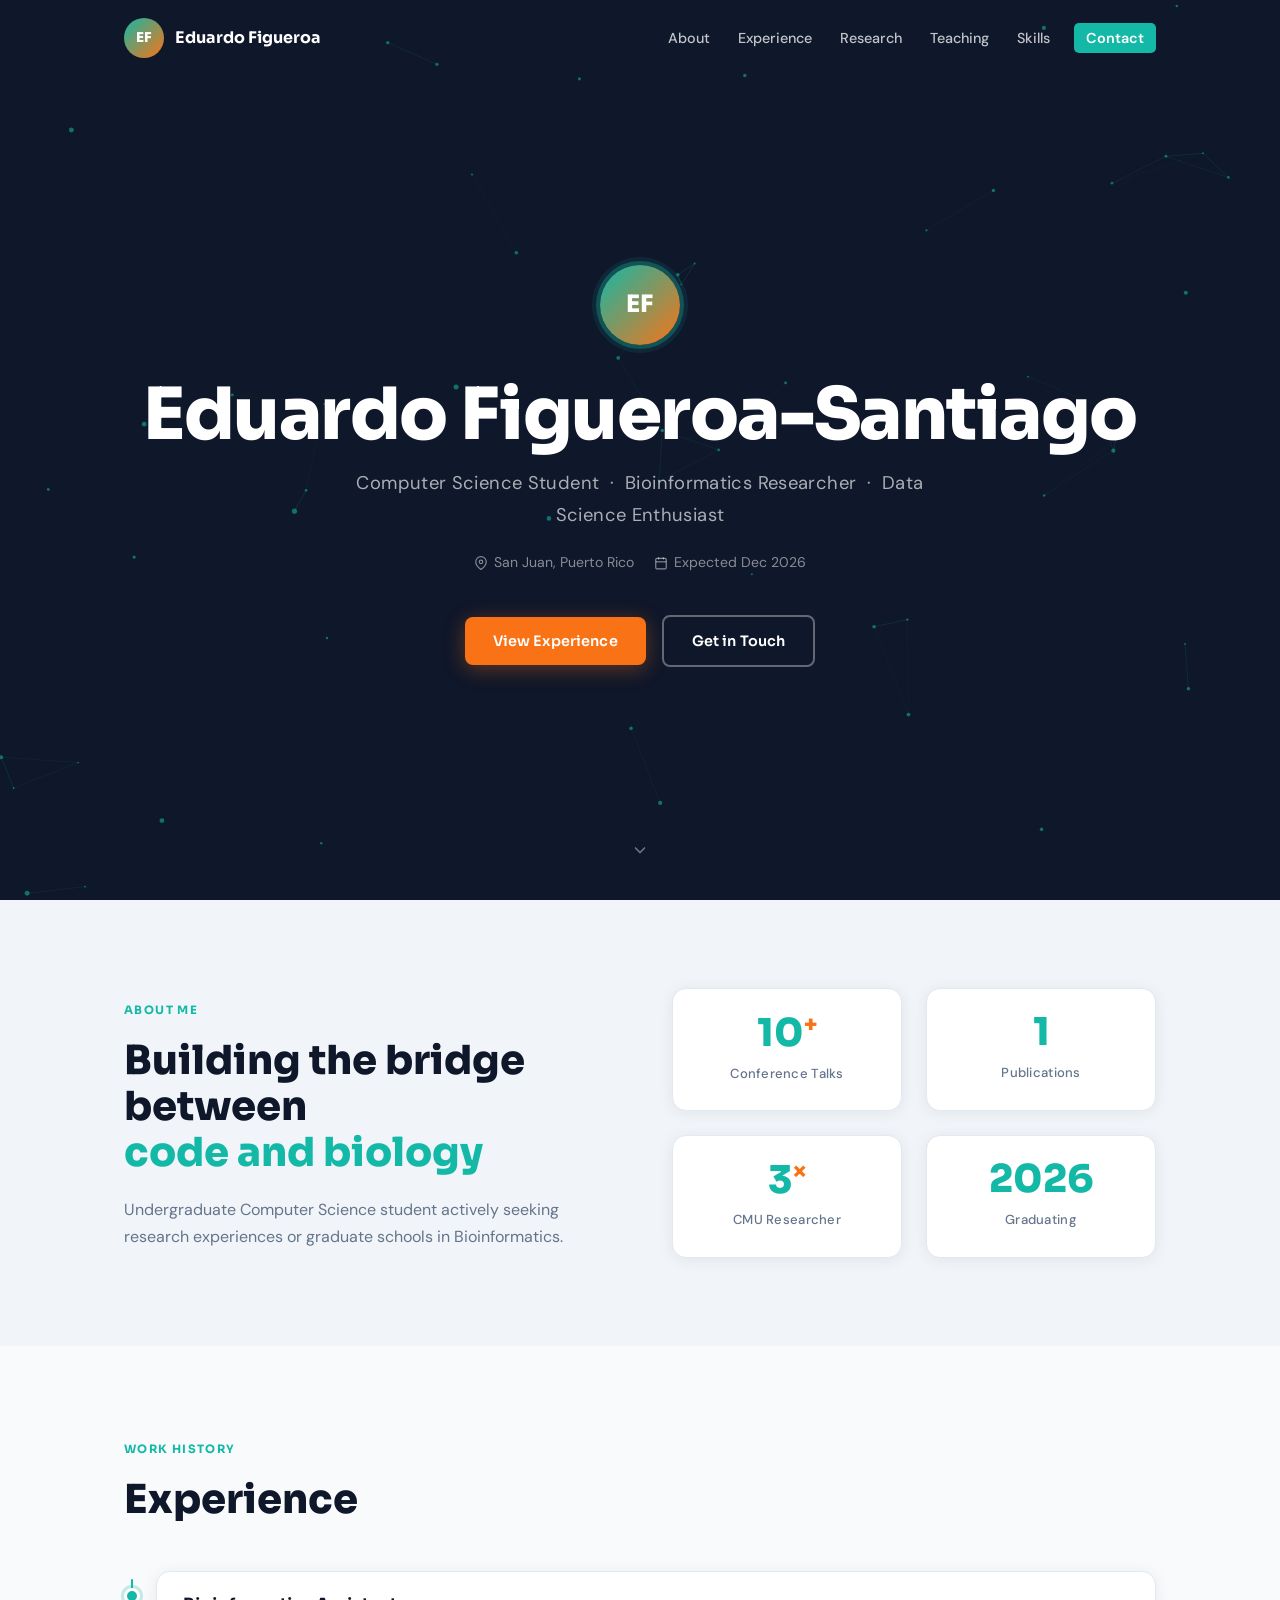
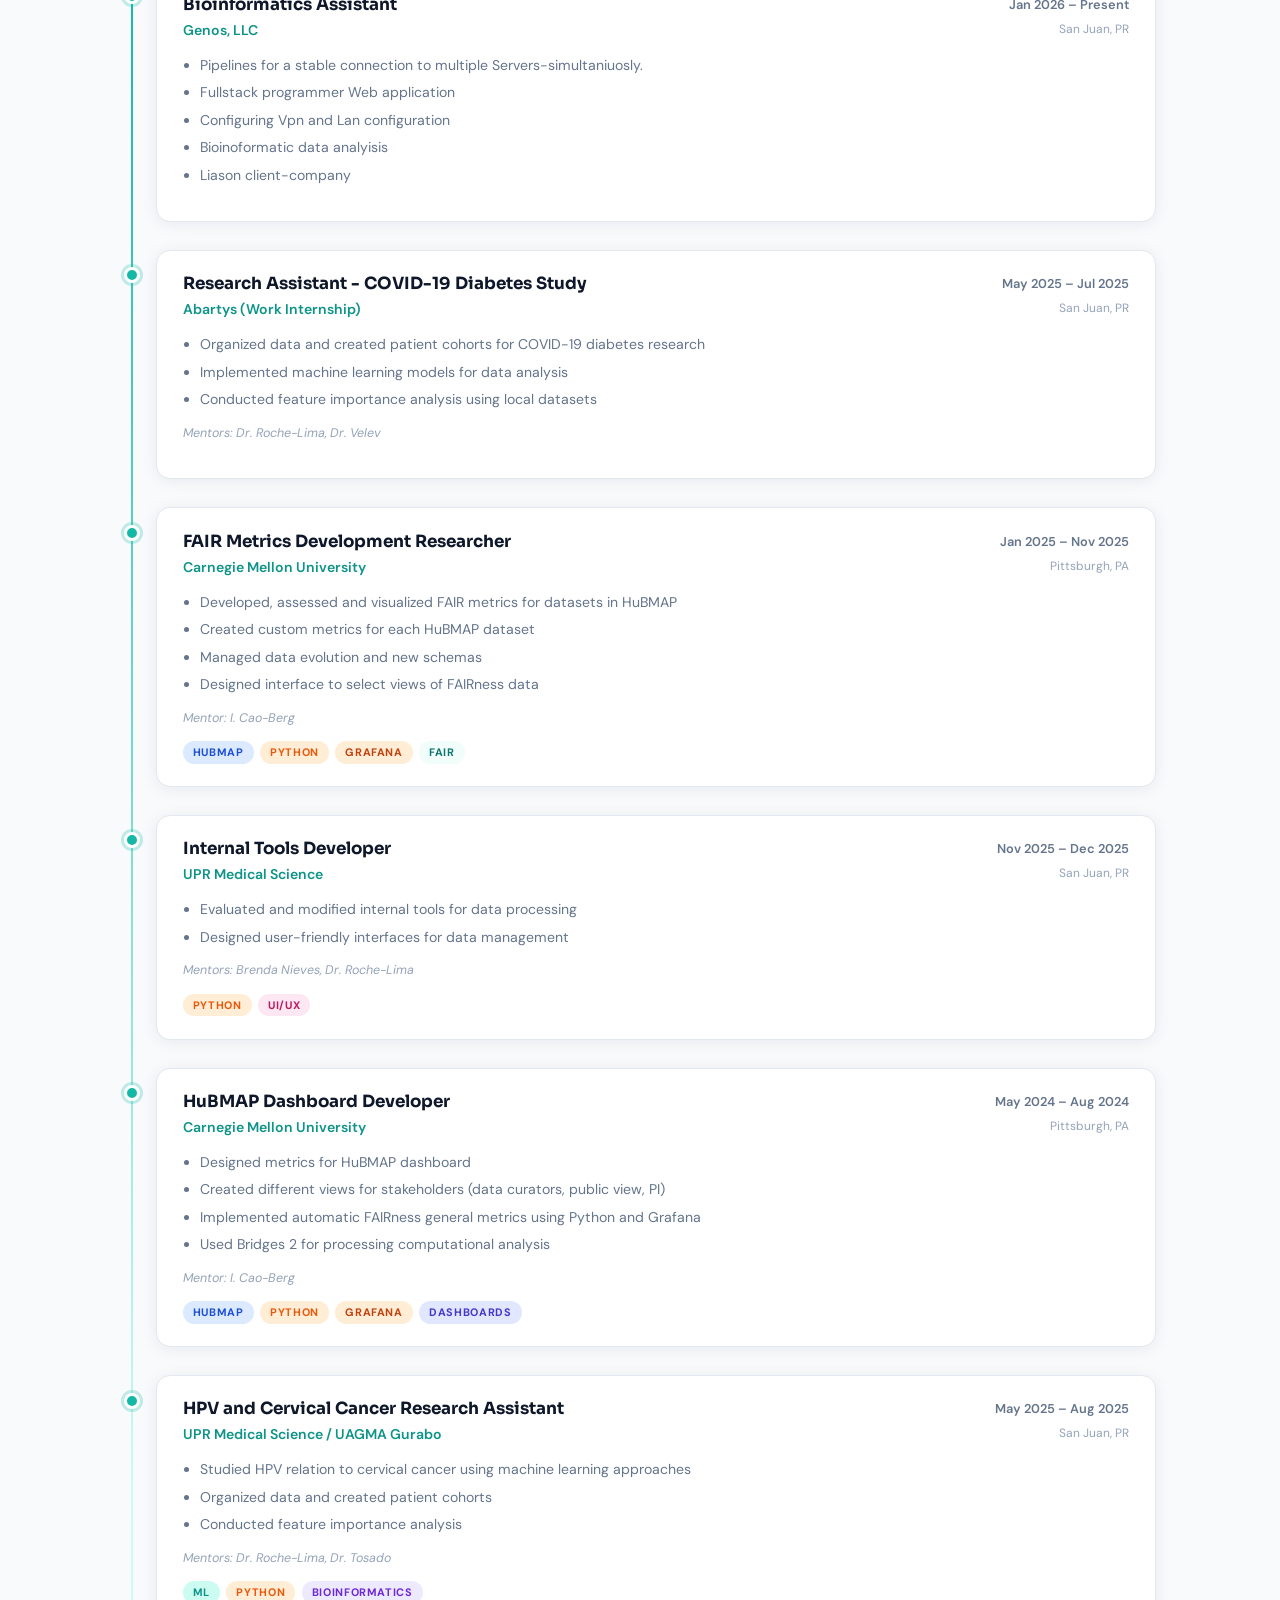
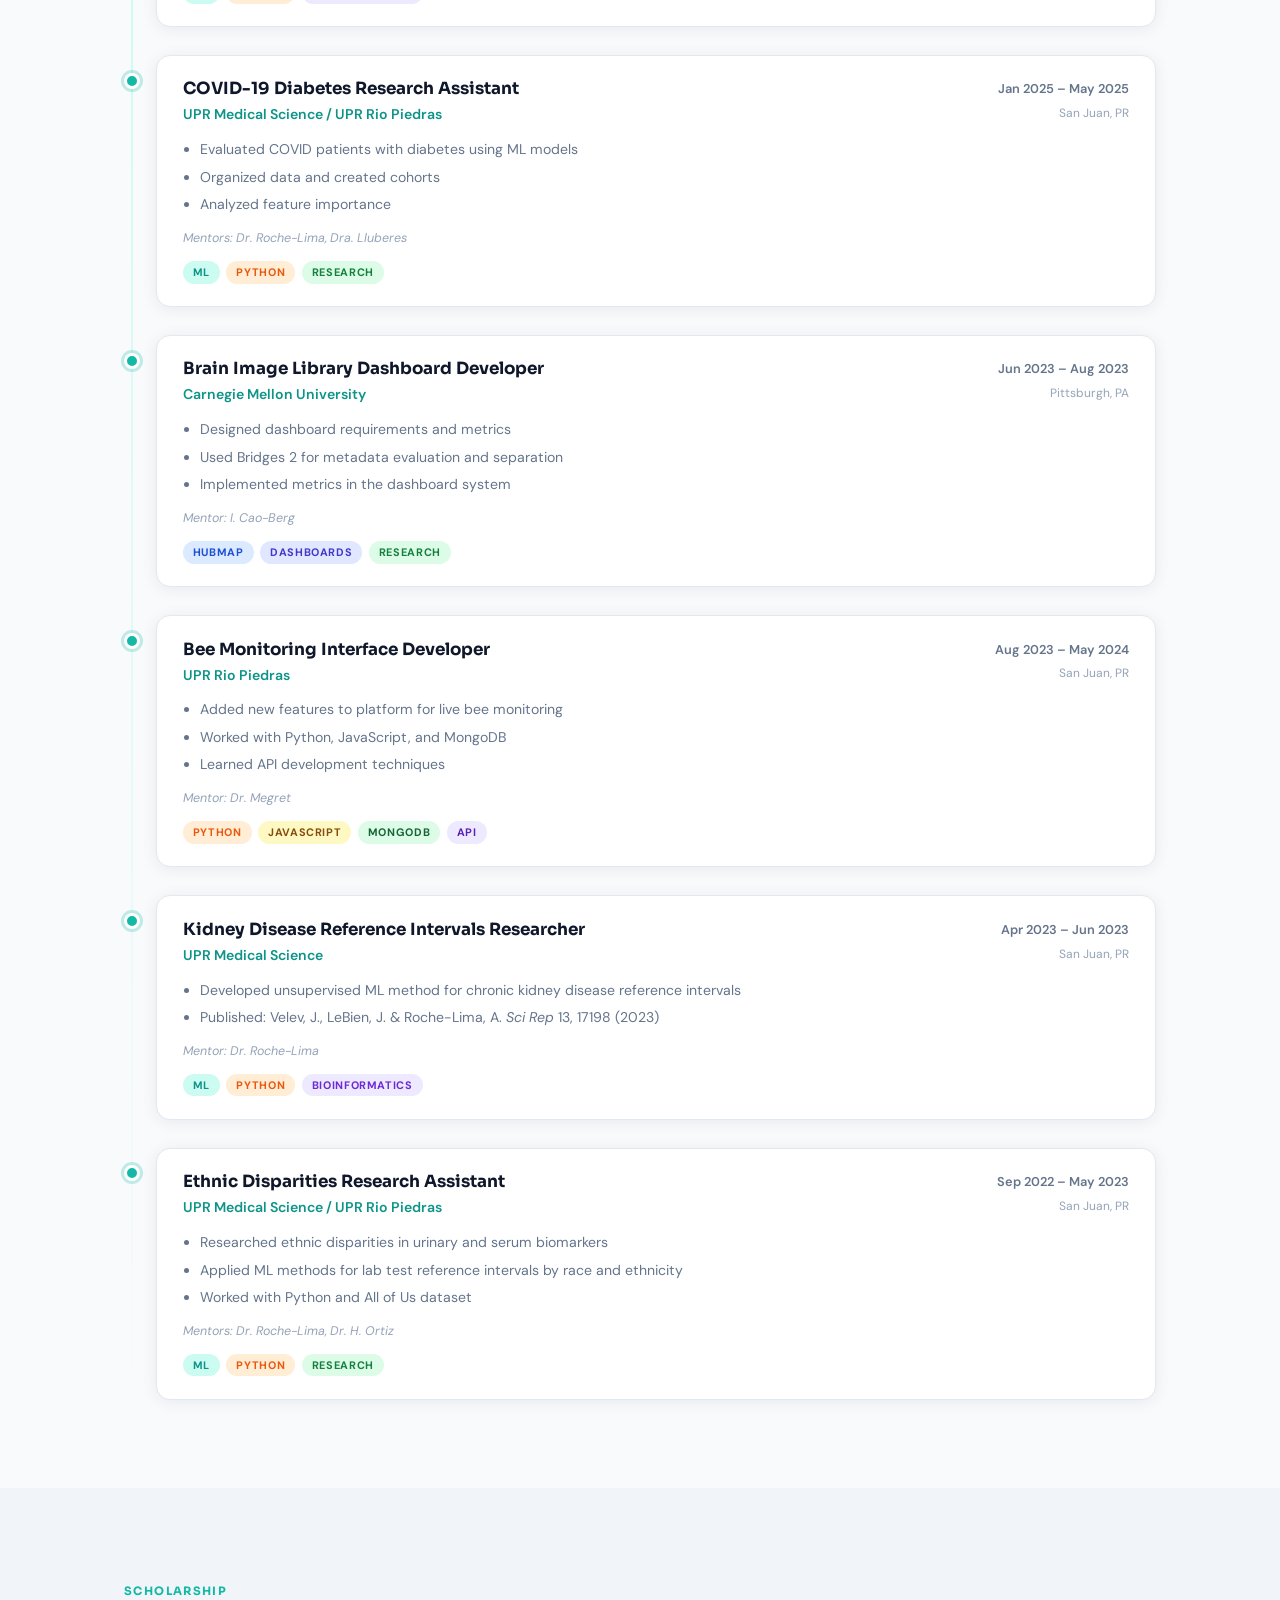
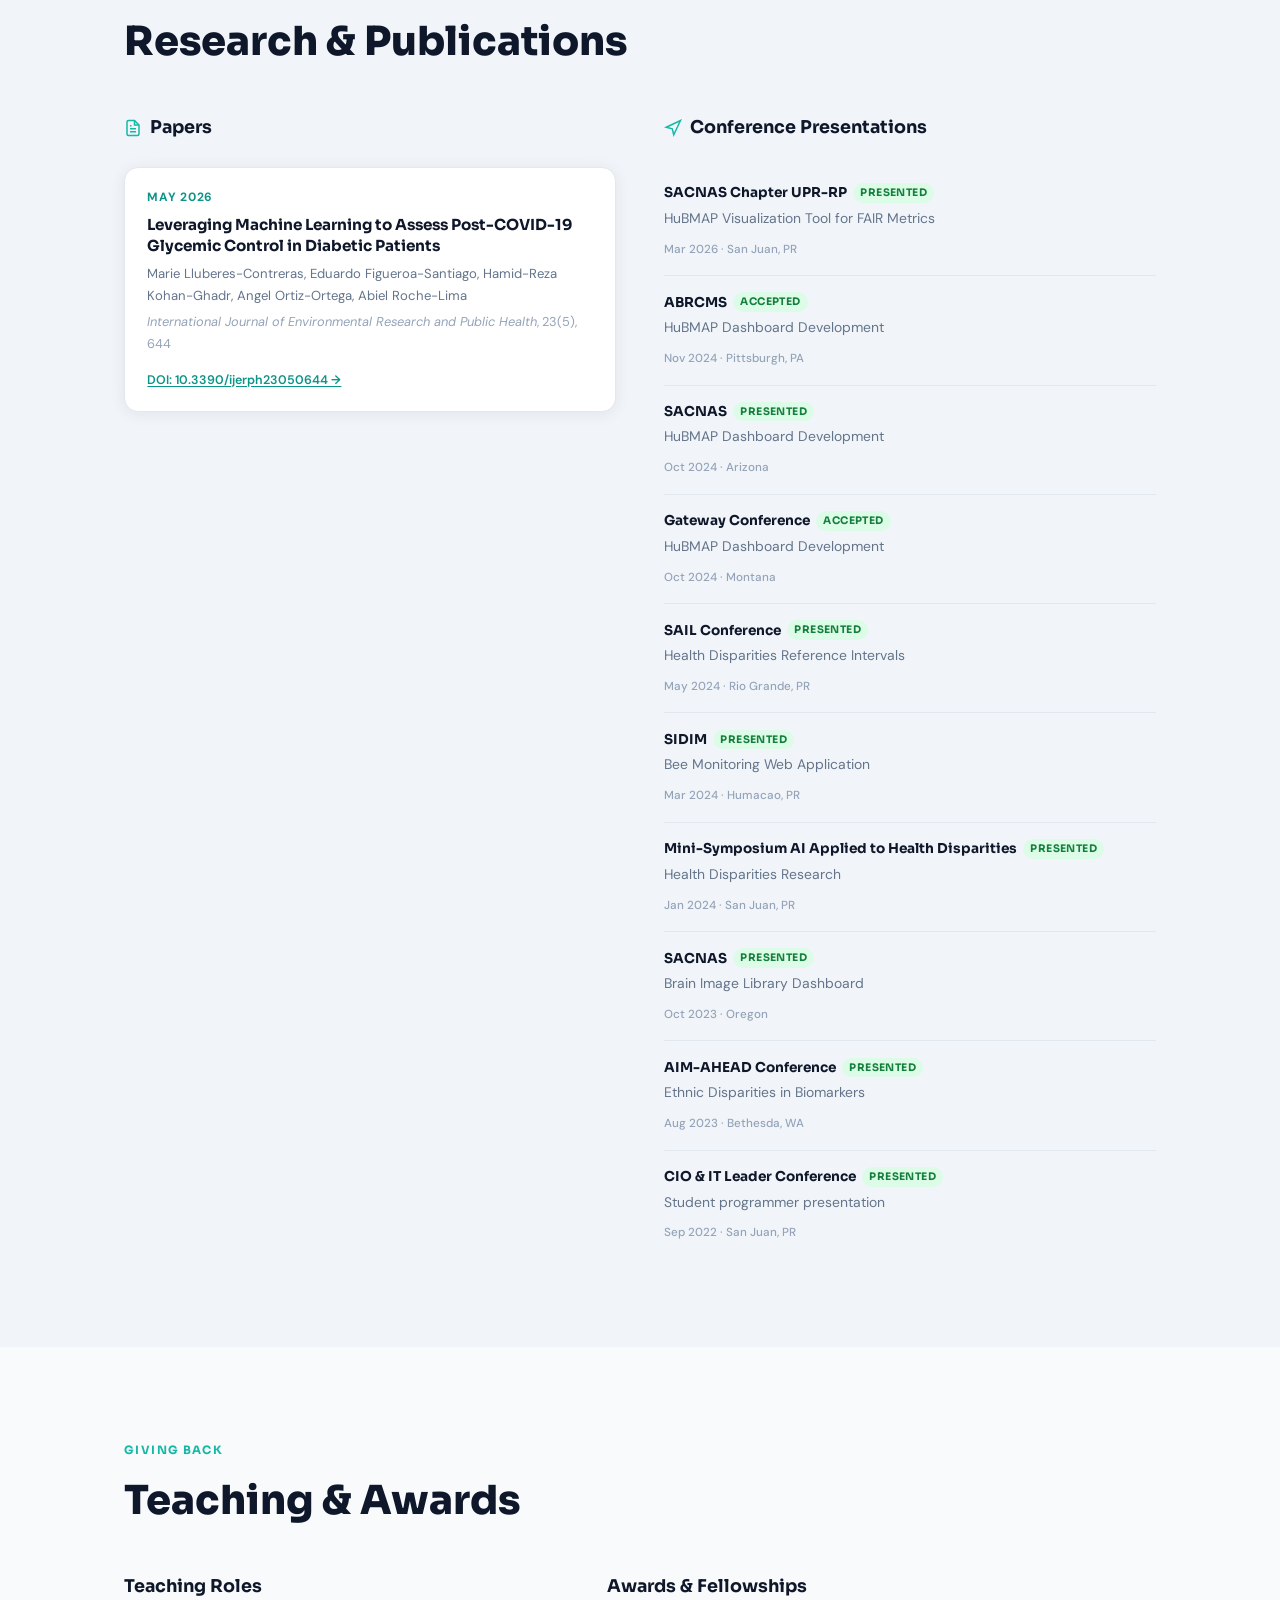
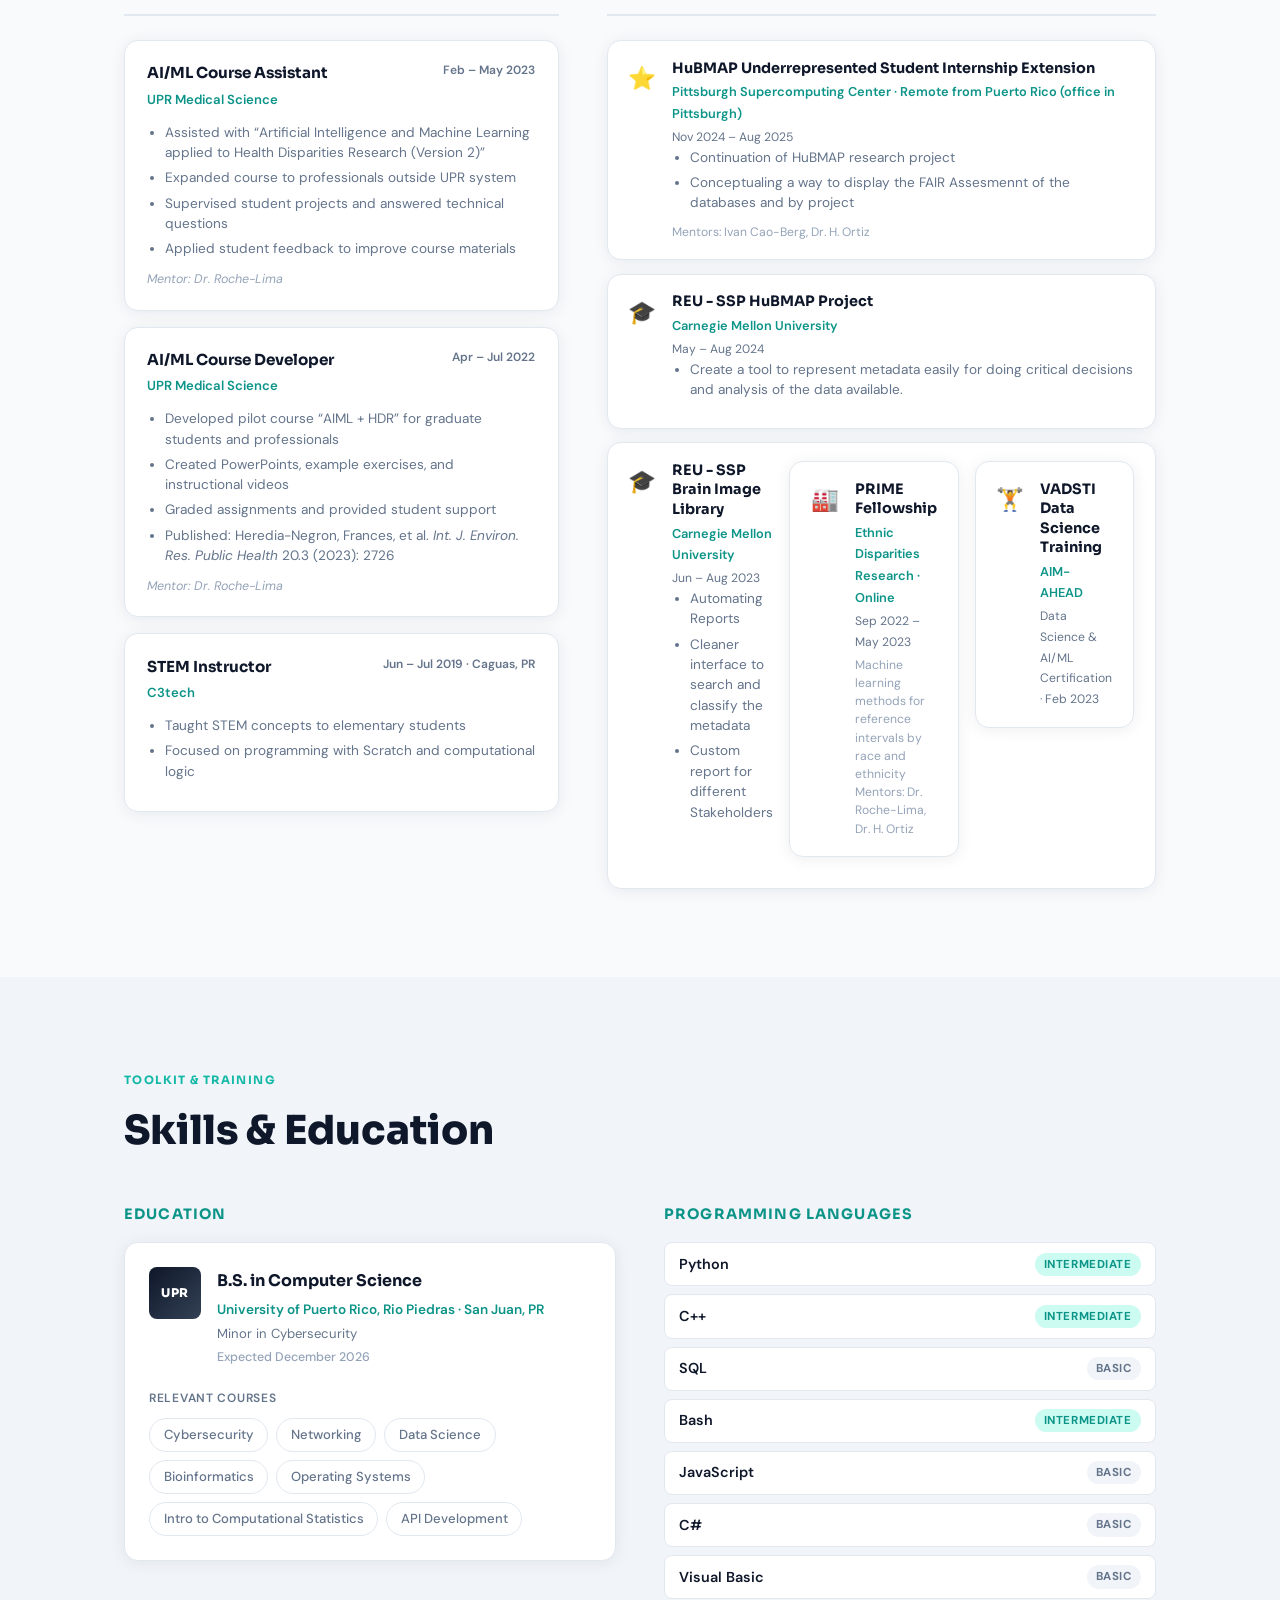
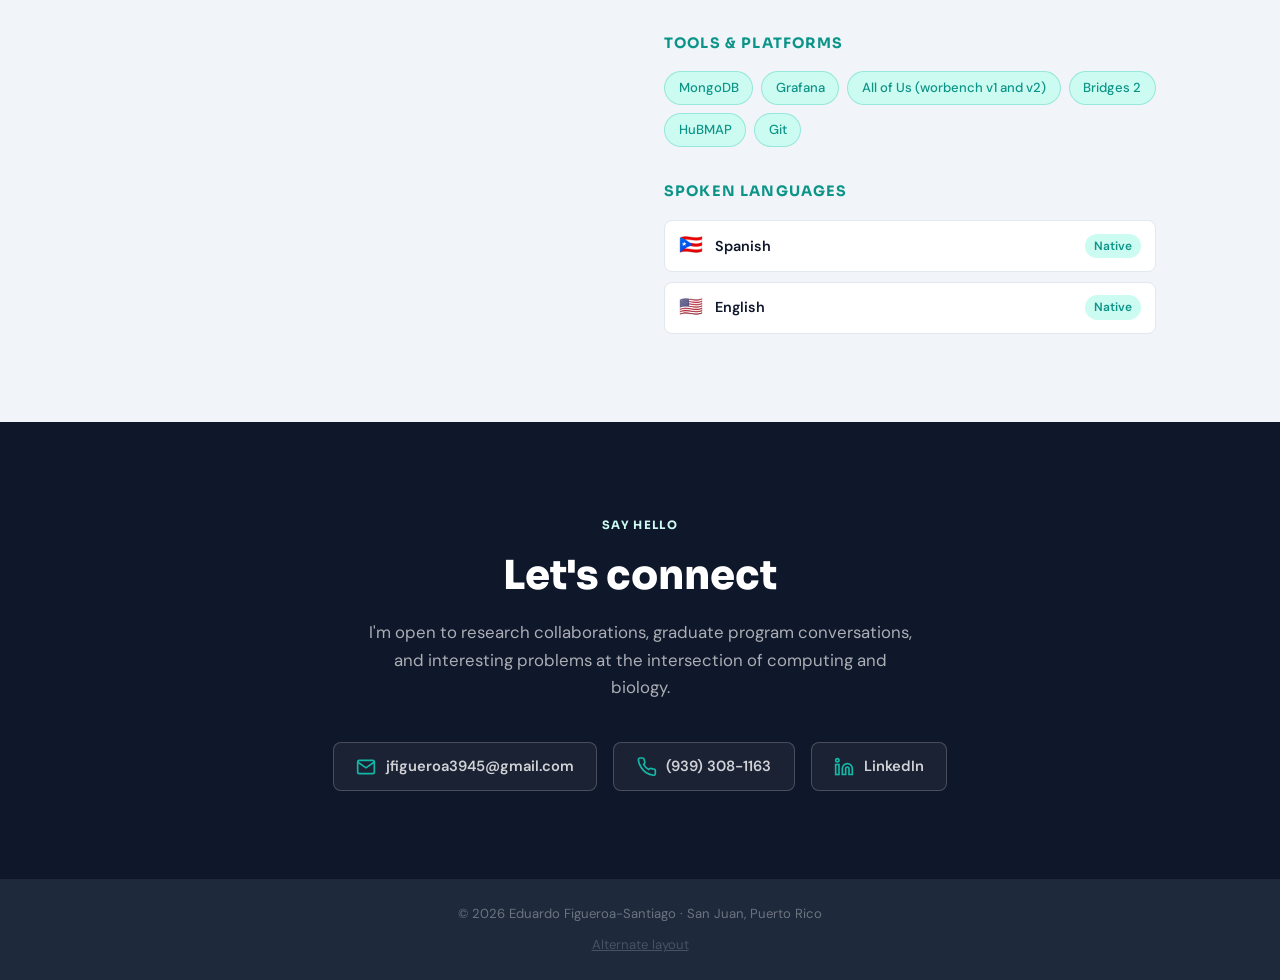
==== commit 570258f9: "Sync v1 and v2 portfolio content from eduardo_cv_source.typ. Use the Typst CV as ground truth for ex" ====
--- a/index.html
+++ b/index.html
@@ -88,7 +88,7 @@
               <span class="stat-label">Conference Talks</span>
             </div>
             <div class="stat">
-              <span class="stat-num">2</span>
+              <span class="stat-num">1</span>
               <span class="stat-label">Publications</span>
             </div>
             <div class="stat">
@@ -127,6 +127,35 @@
                   <span class="timeline-loc">San Juan, PR</span>
                 </div>
               </div>
+              <ul class="timeline-bullets">
+                <li>Pipelines for a stable connection to multiple Servers-simultaniuosly.</li>
+                <li>Fullstack programmer Web application</li>
+                <li>Configuring Vpn and Lan configuration</li>
+                <li>Bioinoformatic data analyisis</li>
+                <li>Liason client-company</li>
+              </ul>
+            </div>
+          </article>
+
+          <article class="timeline-item reveal">
+            <div class="timeline-dot"></div>
+            <div class="timeline-card">
+              <div class="timeline-top">
+                <div>
+                  <h3 class="timeline-role">Research Assistant - COVID-19 Diabetes Study</h3>
+                  <p class="timeline-org">Abartys (Work Internship)</p>
+                </div>
+                <div class="timeline-meta">
+                  <span class="timeline-date">May 2025 – Jul 2025</span>
+                  <span class="timeline-loc">San Juan, PR</span>
+                </div>
+              </div>
+              <ul class="timeline-bullets">
+                <li>Organized data and created patient cohorts for COVID-19 diabetes research</li>
+                <li>Implemented machine learning models for data analysis</li>
+                <li>Conducted feature importance analysis using local datasets</li>
+              </ul>
+              <p class="timeline-mentor">Mentors: Dr. Roche-Lima, Dr. Velev</p>
             </div>
           </article>
 
@@ -136,7 +165,7 @@
               <div class="timeline-top">
                 <div>
                   <h3 class="timeline-role">FAIR Metrics Development Researcher</h3>
-                  <p class="timeline-org">Carnegie Mellon University &mdash; HuBMAP</p>
+                  <p class="timeline-org">Carnegie Mellon University</p>
                 </div>
                 <div class="timeline-meta">
                   <span class="timeline-date">Jan 2025 – Nov 2025</span>
@@ -189,89 +218,8 @@
             <div class="timeline-card">
               <div class="timeline-top">
                 <div>
-                  <h3 class="timeline-role">HPV and Cervical Cancer Research Assistant</h3>
-                  <p class="timeline-org">UPR Medical Science / UAGMA Gurabo</p>
-                </div>
-                <div class="timeline-meta">
-                  <span class="timeline-date">May 2025 – Aug 2025</span>
-                  <span class="timeline-loc">San Juan, PR</span>
-                </div>
-              </div>
-              <ul class="timeline-bullets">
-                <li>Studied HPV relation to cervical cancer using machine learning approaches</li>
-                <li>Organized data and created patient cohorts</li>
-                <li>Conducted feature importance analysis</li>
-              </ul>
-              <p class="timeline-mentor">Mentors: Dr. Roche-Lima, Dr. Tosado</p>
-              <div class="timeline-tags">
-                <span class="tag tag--ml">ML</span>
-                <span class="tag tag--python">Python</span>
-                <span class="tag tag--bio">Bioinformatics</span>
-              </div>
-            </div>
-          </article>
-
-          <article class="timeline-item reveal">
-            <div class="timeline-dot"></div>
-            <div class="timeline-card">
-              <div class="timeline-top">
-                <div>
-                  <h3 class="timeline-role">Research Assistant — COVID-19 Diabetes Study</h3>
-                  <p class="timeline-org">Abartys (Work Internship)</p>
-                </div>
-                <div class="timeline-meta">
-                  <span class="timeline-date">May 2025 – Jul 2025</span>
-                  <span class="timeline-loc">San Juan, PR</span>
-                </div>
-              </div>
-              <ul class="timeline-bullets">
-                <li>Organized data and created patient cohorts for COVID-19 diabetes research</li>
-                <li>Implemented machine learning models for data analysis</li>
-                <li>Conducted feature importance analysis using local datasets</li>
-              </ul>
-              <p class="timeline-mentor">Mentors: Dr. Roche-Lima, Dr. Velev</p>
-              <div class="timeline-tags">
-                <span class="tag tag--ml">ML</span>
-                <span class="tag tag--python">Python</span>
-                <span class="tag tag--research">Research</span>
-              </div>
-            </div>
-          </article>
-
-          <article class="timeline-item reveal">
-            <div class="timeline-dot"></div>
-            <div class="timeline-card">
-              <div class="timeline-top">
-                <div>
-                  <h3 class="timeline-role">COVID-19 Diabetes Research Assistant</h3>
-                  <p class="timeline-org">UPR Medical Science / UPR Rio Piedras</p>
-                </div>
-                <div class="timeline-meta">
-                  <span class="timeline-date">Jan 2025 – May 2025</span>
-                  <span class="timeline-loc">San Juan, PR</span>
-                </div>
-              </div>
-              <ul class="timeline-bullets">
-                <li>Evaluated COVID patients with diabetes using ML models</li>
-                <li>Organized data and created cohorts</li>
-                <li>Analyzed feature importance</li>
-              </ul>
-              <p class="timeline-mentor">Mentors: Dr. Roche-Lima, Dra. Lluberes</p>
-              <div class="timeline-tags">
-                <span class="tag tag--ml">ML</span>
-                <span class="tag tag--python">Python</span>
-                <span class="tag tag--research">Research</span>
-              </div>
-            </div>
-          </article>
-
-          <article class="timeline-item reveal">
-            <div class="timeline-dot"></div>
-            <div class="timeline-card">
-              <div class="timeline-top">
-                <div>
                   <h3 class="timeline-role">HuBMAP Dashboard Developer</h3>
-                  <p class="timeline-org">Carnegie Mellon University &mdash; HuBMAP</p>
+                  <p class="timeline-org">Carnegie Mellon University</p>
                 </div>
                 <div class="timeline-meta">
                   <span class="timeline-date">May 2024 – Aug 2024</span>
@@ -299,6 +247,87 @@
             <div class="timeline-card">
               <div class="timeline-top">
                 <div>
+                  <h3 class="timeline-role">HPV and Cervical Cancer Research Assistant</h3>
+                  <p class="timeline-org">UPR Medical Science / UAGMA Gurabo</p>
+                </div>
+                <div class="timeline-meta">
+                  <span class="timeline-date">May 2025 – Aug 2025</span>
+                  <span class="timeline-loc">San Juan, PR</span>
+                </div>
+              </div>
+              <ul class="timeline-bullets">
+                <li>Studied HPV relation to cervical cancer using machine learning approaches</li>
+                <li>Organized data and created patient cohorts</li>
+                <li>Conducted feature importance analysis</li>
+              </ul>
+              <p class="timeline-mentor">Mentors: Dr. Roche-Lima, Dr. Tosado</p>
+              <div class="timeline-tags">
+                <span class="tag tag--ml">ML</span>
+                <span class="tag tag--python">Python</span>
+                <span class="tag tag--bio">Bioinformatics</span>
+              </div>
+            </div>
+          </article>
+
+          <article class="timeline-item reveal">
+            <div class="timeline-dot"></div>
+            <div class="timeline-card">
+              <div class="timeline-top">
+                <div>
+                  <h3 class="timeline-role">COVID-19 Diabetes Research Assistant</h3>
+                  <p class="timeline-org">UPR Medical Science / UPR Rio Piedras</p>
+                </div>
+                <div class="timeline-meta">
+                  <span class="timeline-date">Jan 2025 – May 2025</span>
+                  <span class="timeline-loc">San Juan, PR</span>
+                </div>
+              </div>
+              <ul class="timeline-bullets">
+                <li>Evaluated COVID patients with diabetes using ML models</li>
+                <li>Organized data and created cohorts</li>
+                <li>Analyzed feature importance</li>
+              </ul>
+              <p class="timeline-mentor">Mentors: Dr. Roche-Lima, Dra. Lluberes</p>
+              <div class="timeline-tags">
+                <span class="tag tag--ml">ML</span>
+                <span class="tag tag--python">Python</span>
+                <span class="tag tag--research">Research</span>
+              </div>
+            </div>
+          </article>
+
+          <article class="timeline-item reveal">
+            <div class="timeline-dot"></div>
+            <div class="timeline-card">
+              <div class="timeline-top">
+                <div>
+                  <h3 class="timeline-role">Brain Image Library Dashboard Developer</h3>
+                  <p class="timeline-org">Carnegie Mellon University</p>
+                </div>
+                <div class="timeline-meta">
+                  <span class="timeline-date">Jun 2023 – Aug 2023</span>
+                  <span class="timeline-loc">Pittsburgh, PA</span>
+                </div>
+              </div>
+              <ul class="timeline-bullets">
+                <li>Designed dashboard requirements and metrics</li>
+                <li>Used Bridges&nbsp;2 for metadata evaluation and separation</li>
+                <li>Implemented metrics in the dashboard system</li>
+              </ul>
+              <p class="timeline-mentor">Mentor: I. Cao-Berg</p>
+              <div class="timeline-tags">
+                <span class="tag tag--hubmap">HuBMAP</span>
+                <span class="tag tag--dash">Dashboards</span>
+                <span class="tag tag--research">Research</span>
+              </div>
+            </div>
+          </article>
+
+          <article class="timeline-item reveal">
+            <div class="timeline-dot"></div>
+            <div class="timeline-card">
+              <div class="timeline-top">
+                <div>
                   <h3 class="timeline-role">Bee Monitoring Interface Developer</h3>
                   <p class="timeline-org">UPR Rio Piedras</p>
                 </div>
@@ -318,32 +347,6 @@
                 <span class="tag tag--js">JavaScript</span>
                 <span class="tag tag--mongo">MongoDB</span>
                 <span class="tag tag--api">API</span>
-              </div>
-            </div>
-          </article>
-
-          <article class="timeline-item reveal">
-            <div class="timeline-dot"></div>
-            <div class="timeline-card">
-              <div class="timeline-top">
-                <div>
-                  <h3 class="timeline-role">Brain Image Library Dashboard Developer</h3>
-                  <p class="timeline-org">Carnegie Mellon University</p>
-                </div>
-                <div class="timeline-meta">
-                  <span class="timeline-date">Jun 2023 – Aug 2023</span>
-                  <span class="timeline-loc">Pittsburgh, PA</span>
-                </div>
-              </div>
-              <ul class="timeline-bullets">
-                <li>Designed dashboard requirements and metrics; evaluated and separated metadata using Bridges&nbsp;2</li>
-                <li>Implemented metrics in the dashboard system</li>
-              </ul>
-              <p class="timeline-mentor">Mentor: I. Cao-Berg</p>
-              <div class="timeline-tags">
-                <span class="tag tag--hubmap">HuBMAP</span>
-                <span class="tag tag--dash">Dashboards</span>
-                <span class="tag tag--research">Research</span>
               </div>
             </div>
           </article>
@@ -422,22 +425,11 @@
             </h3>
 
             <article class="pub-card">
-              <p class="pub-date">2023</p>
-              <h4 class="pub-title">Unsupervised machine learning method for indirect estimation of reference intervals for chronic kidney disease in the Puerto Rican population</h4>
-              <p class="pub-authors">Velev, J., LeBien, J. &amp; Roche-Lima, A.</p>
-              <p class="pub-venue"><em>Scientific Reports</em> 13, 17198 (2023)</p>
-            </article>
-
-            <article class="pub-card">
-              <p class="pub-date">2023</p>
-              <h4 class="pub-title">Evaluation of AIML+ HDR—A Course to Enhance Data Science Workforce Capacity for Hispanic Biomedical Researchers</h4>
-              <p class="pub-authors">Heredia-Negron, Frances, et al.</p>
-              <p class="pub-venue"><em>International Journal of Environmental Research and Public Health</em> 20.3 (2023): 2726</p>
-            </article>
-
-            <article class="pub-card pub-card--review">
-              <p class="pub-date">Under Review</p>
-              <h4 class="pub-title">Validating Gaussian Mixture Models for Accurate Health Interval Determination: A Multi-Ethnic Analysis of Laboratory Parameters from Electronic Health Records</h4>
+              <p class="pub-date">May 2026</p>
+              <h4 class="pub-title">Leveraging Machine Learning to Assess Post-COVID-19 Glycemic Control in Diabetic Patients</h4>
+              <p class="pub-authors">Marie Lluberes-Contreras, Eduardo Figueroa-Santiago, Hamid-Reza Kohan-Ghadr, Angel Ortiz-Ortega, Abiel Roche-Lima</p>
+              <p class="pub-venue"><em>International Journal of Environmental Research and Public Health</em>, 23(5), 644</p>
+              <a href="https://doi.org/10.3390/ijerph23050644" class="pub-doi" target="_blank" rel="noopener">DOI: 10.3390/ijerph23050644 &rarr;</a>
             </article>
 
           </div>
@@ -450,7 +442,7 @@
 
             <ul class="talks-list">
               <li class="talk-item">
-                <div class="talk-venue">SACNAS Chapter UPR-RP</div>
+                <div class="talk-venue">SACNAS Chapter UPR-RP <span class="badge-accept">Presented</span></div>
                 <div class="talk-title">HuBMAP Visualization Tool for FAIR Metrics</div>
                 <span class="talk-meta">Mar 2026 &middot; San Juan, PR</span>
               </li>
@@ -460,7 +452,7 @@
                 <span class="talk-meta">Nov 2024 &middot; Pittsburgh, PA</span>
               </li>
               <li class="talk-item">
-                <div class="talk-venue">SACNAS</div>
+                <div class="talk-venue">SACNAS <span class="badge-accept">Presented</span></div>
                 <div class="talk-title">HuBMAP Dashboard Development</div>
                 <span class="talk-meta">Oct 2024 &middot; Arizona</span>
               </li>
@@ -470,32 +462,32 @@
                 <span class="talk-meta">Oct 2024 &middot; Montana</span>
               </li>
               <li class="talk-item">
-                <div class="talk-venue">SAIL Conference</div>
+                <div class="talk-venue">SAIL Conference <span class="badge-accept">Presented</span></div>
                 <div class="talk-title">Health Disparities Reference Intervals</div>
                 <span class="talk-meta">May 2024 &middot; Rio Grande, PR</span>
               </li>
               <li class="talk-item">
-                <div class="talk-venue">SIDIM</div>
+                <div class="talk-venue">SIDIM <span class="badge-accept">Presented</span></div>
                 <div class="talk-title">Bee Monitoring Web Application</div>
                 <span class="talk-meta">Mar 2024 &middot; Humacao, PR</span>
               </li>
               <li class="talk-item">
-                <div class="talk-venue">Mini-Symposium AI Applied to Health Disparities</div>
+                <div class="talk-venue">Mini-Symposium AI Applied to Health Disparities <span class="badge-accept">Presented</span></div>
                 <div class="talk-title">Health Disparities Research</div>
                 <span class="talk-meta">Jan 2024 &middot; San Juan, PR</span>
               </li>
               <li class="talk-item">
-                <div class="talk-venue">SACNAS</div>
+                <div class="talk-venue">SACNAS <span class="badge-accept">Presented</span></div>
                 <div class="talk-title">Brain Image Library Dashboard</div>
                 <span class="talk-meta">Oct 2023 &middot; Oregon</span>
               </li>
               <li class="talk-item">
-                <div class="talk-venue">AIM-AHEAD Conference</div>
+                <div class="talk-venue">AIM-AHEAD Conference <span class="badge-accept">Presented</span></div>
                 <div class="talk-title">Ethnic Disparities in Biomarkers</div>
                 <span class="talk-meta">Aug 2023 &middot; Bethesda, WA</span>
               </li>
               <li class="talk-item">
-                <div class="talk-venue">CIO &amp; IT Leader Conference</div>
+                <div class="talk-venue">CIO &amp; IT Leader Conference <span class="badge-accept">Presented</span></div>
                 <div class="talk-title">Student programmer presentation</div>
                 <span class="talk-meta">Sep 2022 &middot; San Juan, PR</span>
               </li>
@@ -575,10 +567,11 @@
               <div class="award-icon" aria-hidden="true">&#11088;</div>
               <div>
                 <h4 class="award-title">HuBMAP Underrepresented Student Internship Extension</h4>
-                <p class="award-org">Pittsburgh Supercomputing Center &middot; Pittsburgh, PA</p>
-                <p class="award-date">Nov 2024 – Present</p>
+                <p class="award-org">Pittsburgh Supercomputing Center &middot; Remote from Puerto Rico (office in Pittsburgh)</p>
+                <p class="award-date">Nov 2024 – Aug 2025</p>
                 <ul class="ta-bullets">
                   <li>Continuation of HuBMAP research project</li>
+                  <li>Conceptualing a way to display the FAIR Assesmennt of the databases and by project</li>
                 </ul>
                 <p class="award-note">Mentors: Ivan Cao-Berg, Dr. H. Ortiz</p>
               </div>
@@ -587,26 +580,33 @@
             <div class="award-card reveal">
               <div class="award-icon" aria-hidden="true">&#127891;</div>
               <div>
-                <h4 class="award-title">REU – SSP: HuBMAP Project</h4>
+                <h4 class="award-title">REU - SSP HuBMAP Project</h4>
                 <p class="award-org">Carnegie Mellon University</p>
                 <p class="award-date">May – Aug 2024</p>
+                <ul class="ta-bullets">
+                  <li>Create a tool to represent metadata easily for doing critical decisions and analysis of the data available.</li>
+                </ul>
               </div>
             </div>
 
             <div class="award-card reveal">
               <div class="award-icon" aria-hidden="true">&#127891;</div>
               <div>
-                <h4 class="award-title">REU – SSP: Brain Image Library</h4>
+                <h4 class="award-title">REU - SSP Brain Image Library</h4>
                 <p class="award-org">Carnegie Mellon University</p>
                 <p class="award-date">Jun – Aug 2023</p>
-              </div>
+                <ul class="ta-bullets">
+                  <li>Automating Reports</li>
+                  <li>Cleaner interface to search and classify the metadata</li>
+                  <li>Custom report for different Stakeholders</li>
+                </ul>
             </div>
 
             <div class="award-card reveal">
               <div class="award-icon" aria-hidden="true">&#127981;</div>
               <div>
-                <h4 class="award-title">PRIME Fellowship — Ethnic Disparities Research</h4>
-                <p class="award-org">Online</p>
+                <h4 class="award-title">PRIME Fellowship</h4>
+                <p class="award-org">Ethnic Disparities Research &middot; Online</p>
                 <p class="award-date">Sep 2022 – May 2023</p>
                 <p class="award-note">Machine learning methods for reference intervals by race and ethnicity<br>Mentors: Dr. Roche-Lima, Dr. H. Ortiz</p>
               </div>
@@ -675,8 +675,8 @@
                 <span class="skill-level skill-level--intermediate">Intermediate</span>
               </div>
               <div class="skill-row">
-                <span class="skill-name">C</span>
-                <span class="skill-level skill-level--intermediate">Intermediate</span>
+                <span class="skill-name">SQL</span>
+                <span class="skill-level skill-level--basic">Basic</span>
               </div>
               <div class="skill-row">
                 <span class="skill-name">Bash</span>
@@ -700,7 +700,9 @@
             <div class="pill-group">
               <span class="pill pill--teal">MongoDB</span>
               <span class="pill pill--teal">Grafana</span>
+              <span class="pill pill--teal">All of Us (worbench v1 and v2)</span>
               <span class="pill pill--teal">Bridges 2</span>
+              <span class="pill pill--teal">HuBMAP</span>
               <span class="pill pill--teal">Git</span>
             </div>
 
@@ -733,9 +735,9 @@
             I'm open to research collaborations, graduate program conversations, and interesting problems at the intersection of computing and biology.
           </p>
           <div class="contact-links">
-            <a href="mailto:eduardo.figueroa7@upr.edu" class="contact-link">
+            <a href="mailto:jfigueroa3945@gmail.com" class="contact-link">
               <svg width="20" height="20" viewBox="0 0 24 24" fill="none" stroke="currentColor" stroke-width="2" aria-hidden="true"><path d="M4 4h16c1.1 0 2 .9 2 2v12c0 1.1-.9 2-2 2H4c-1.1 0-2-.9-2-2V6c0-1.1.9-2 2-2z"/><polyline points="22,6 12,13 2,6"/></svg>
-              eduardo.figueroa7@upr.edu
+              jfigueroa3945@gmail.com
             </a>
             <a href="tel:+19393081163" class="contact-link">
               <svg width="20" height="20" viewBox="0 0 24 24" fill="none" stroke="currentColor" stroke-width="2" aria-hidden="true"><path d="M22 16.92v3a2 2 0 0 1-2.18 2 19.79 19.79 0 0 1-8.63-3.07A19.5 19.5 0 0 1 4.69 12 19.79 19.79 0 0 1 1.61 3.4a2 2 0 0 1 1.99-2.18h3a2 2 0 0 1 2 1.72c.127.96.361 1.903.7 2.81a2 2 0 0 1-.45 2.11L7.91 8.91a16 16 0 0 0 6.18 6.18l.95-.94a2 2 0 0 1 2.11-.45c.907.339 1.85.573 2.81.7A2 2 0 0 1 22 16.92z"/></svg>
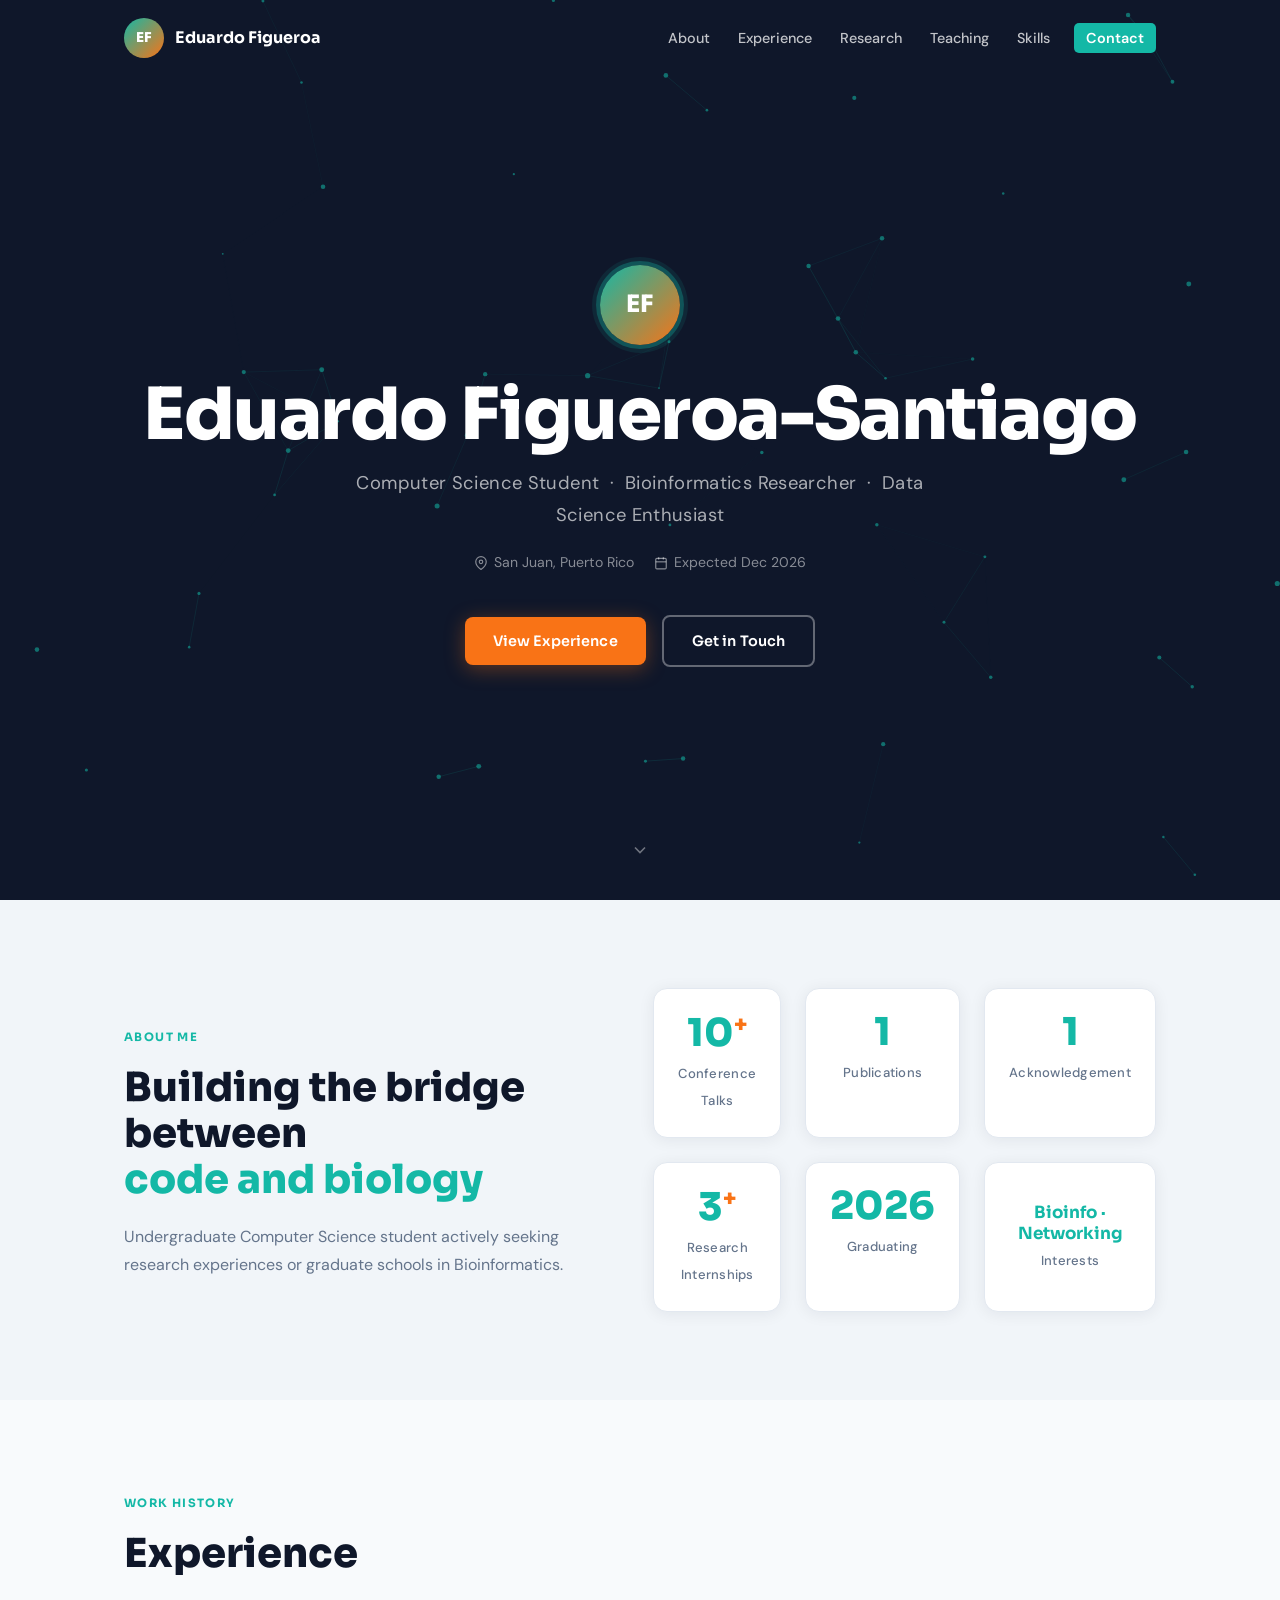
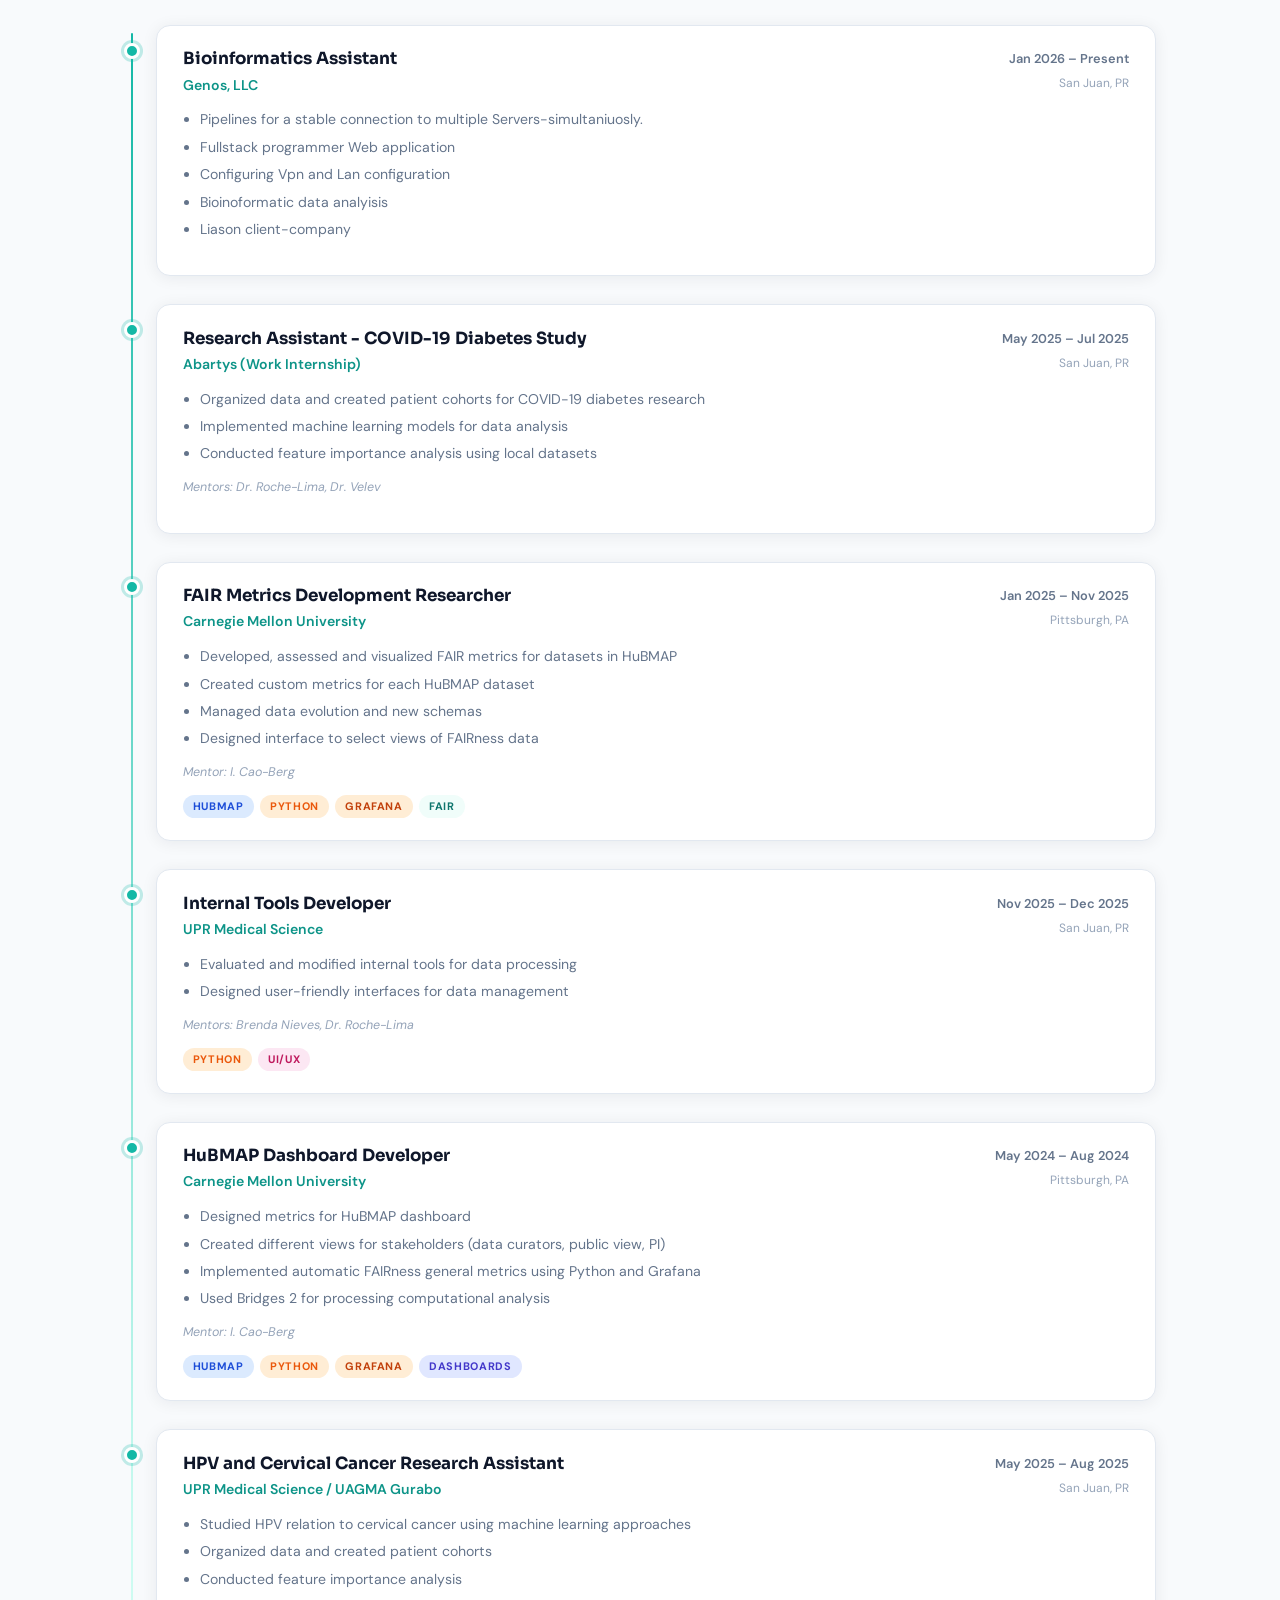
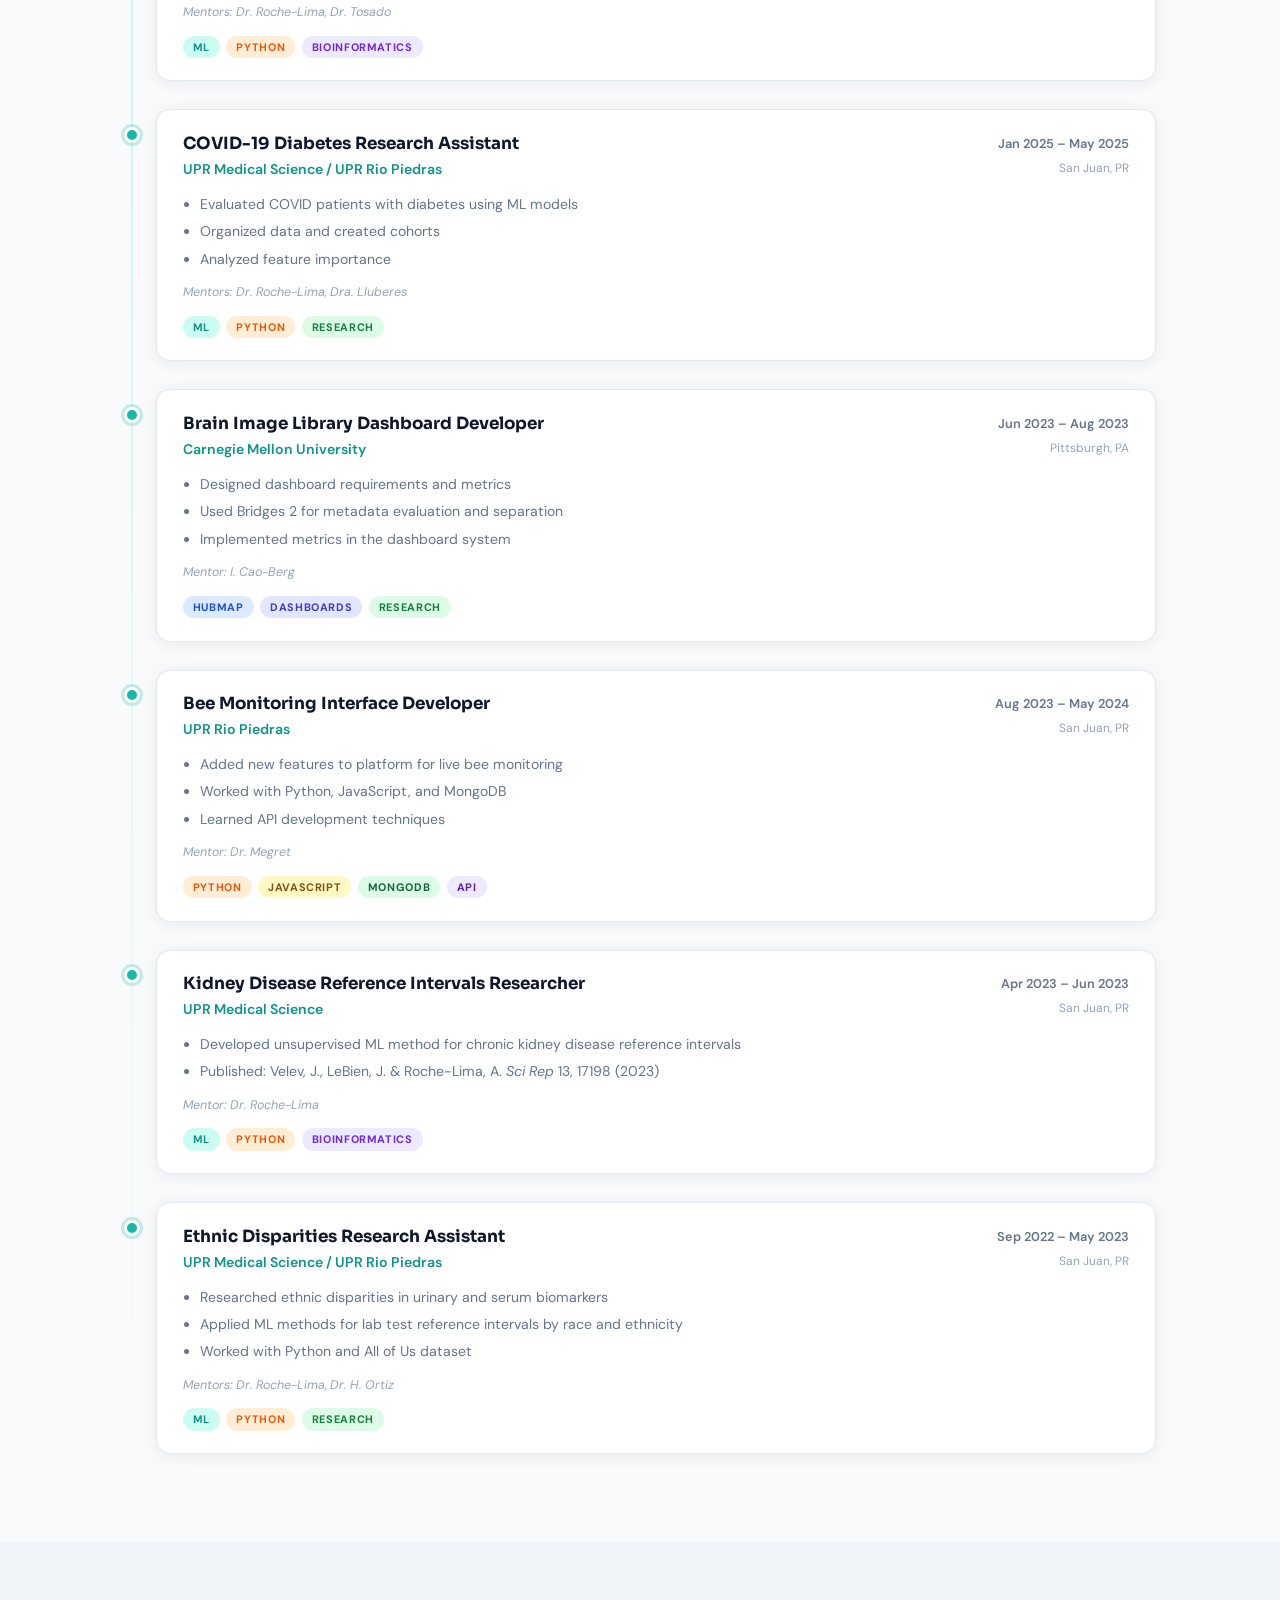
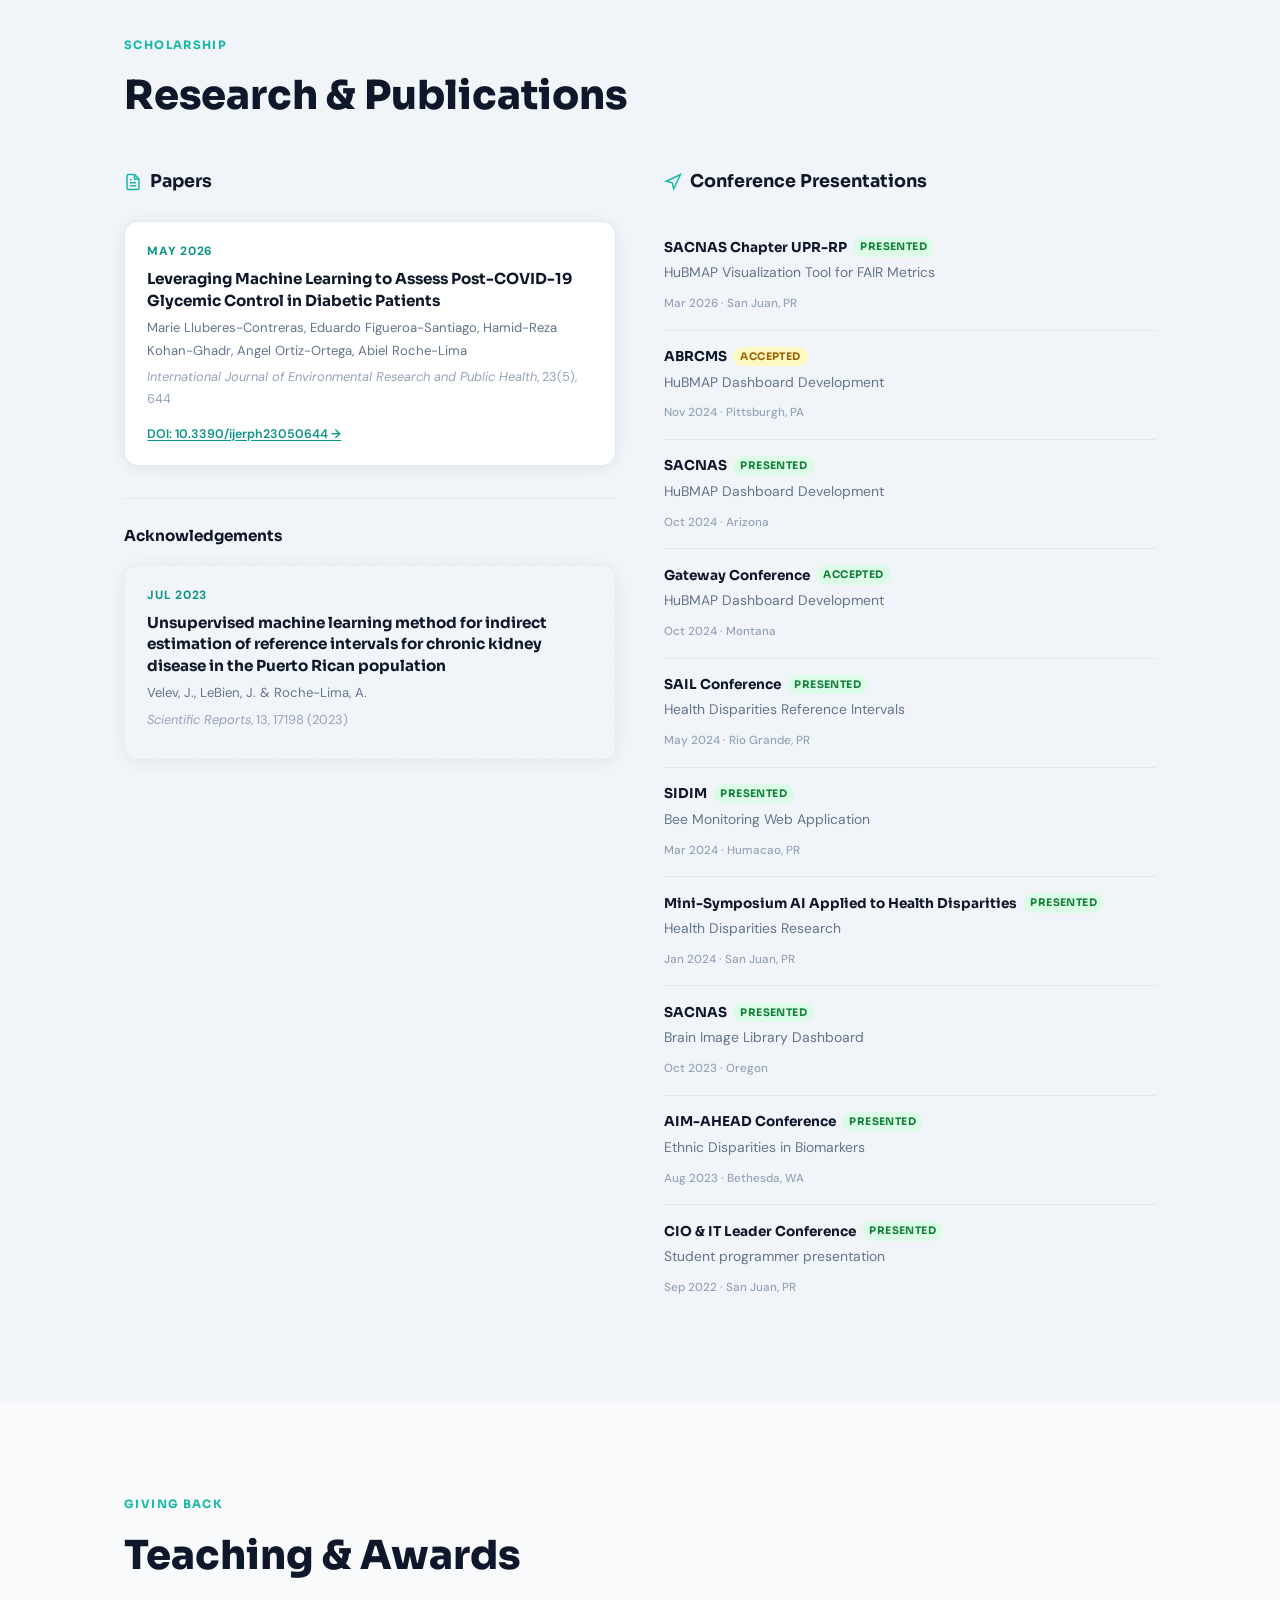
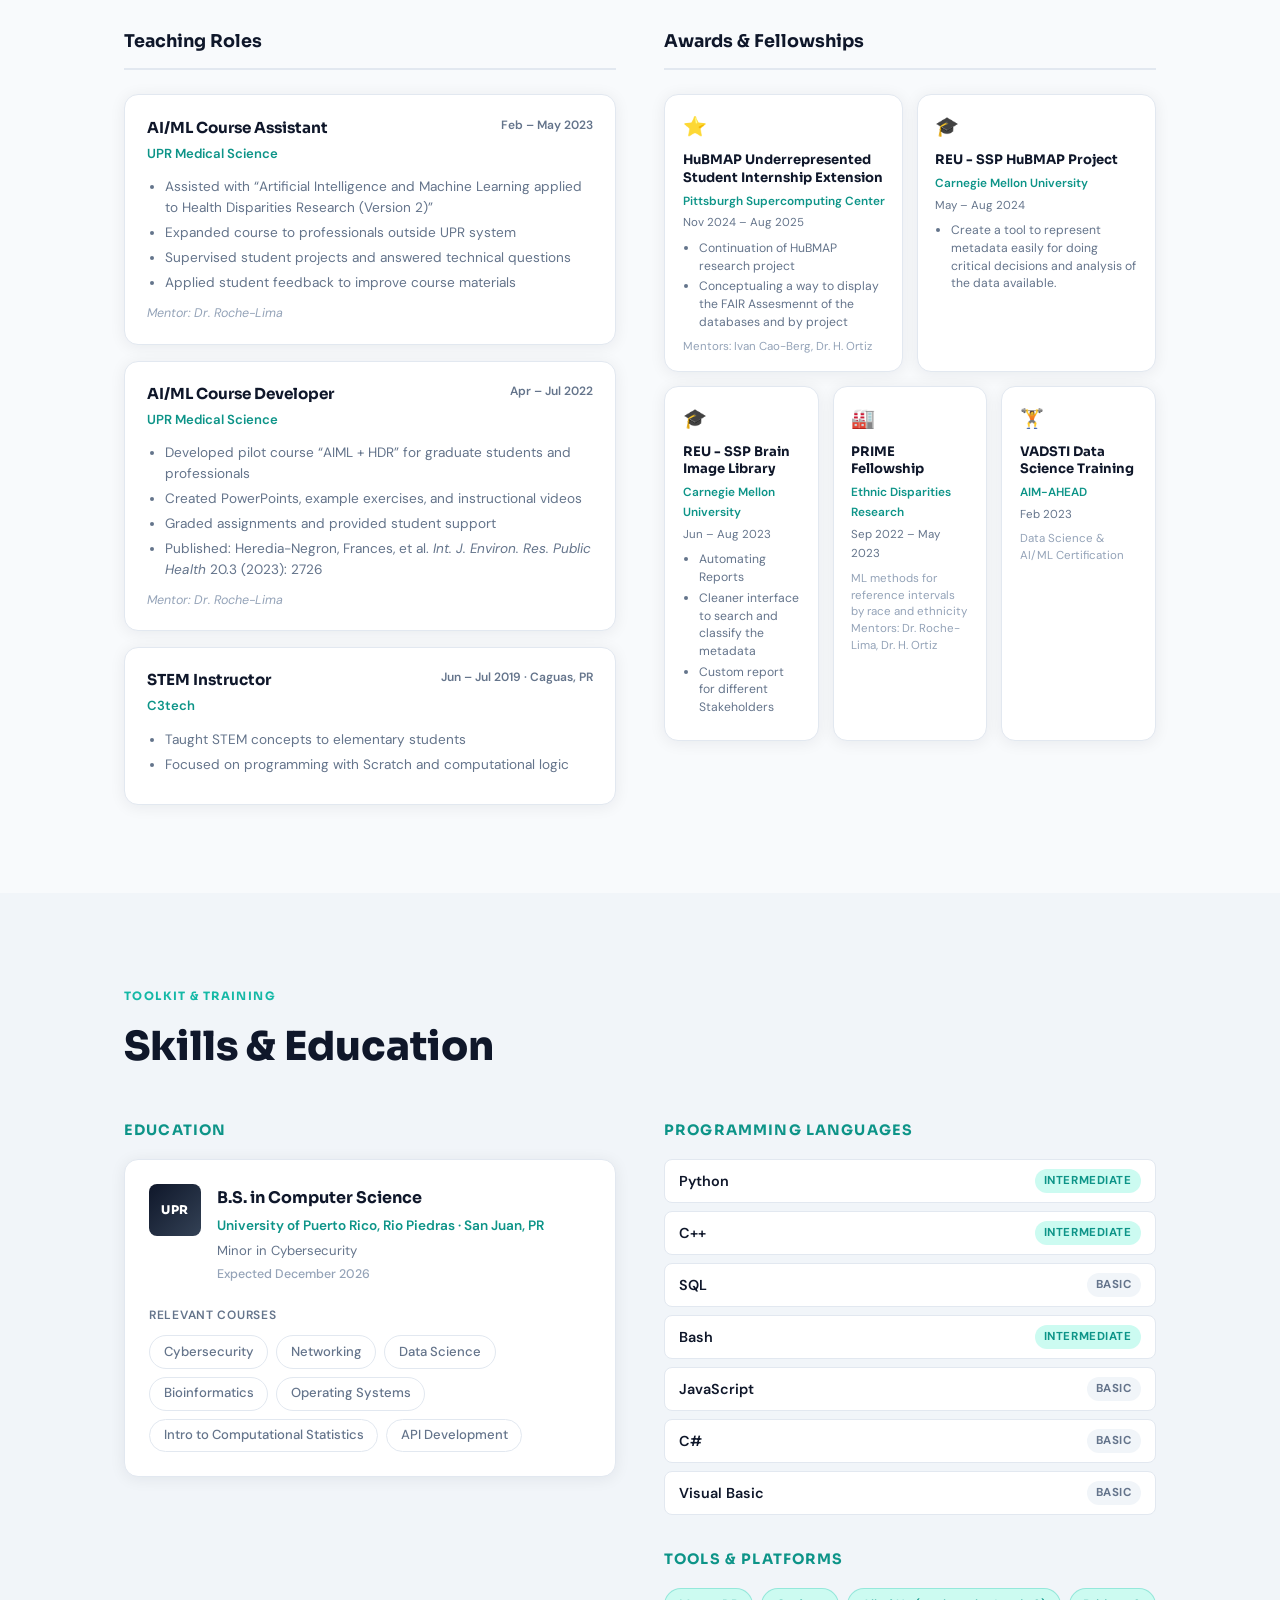
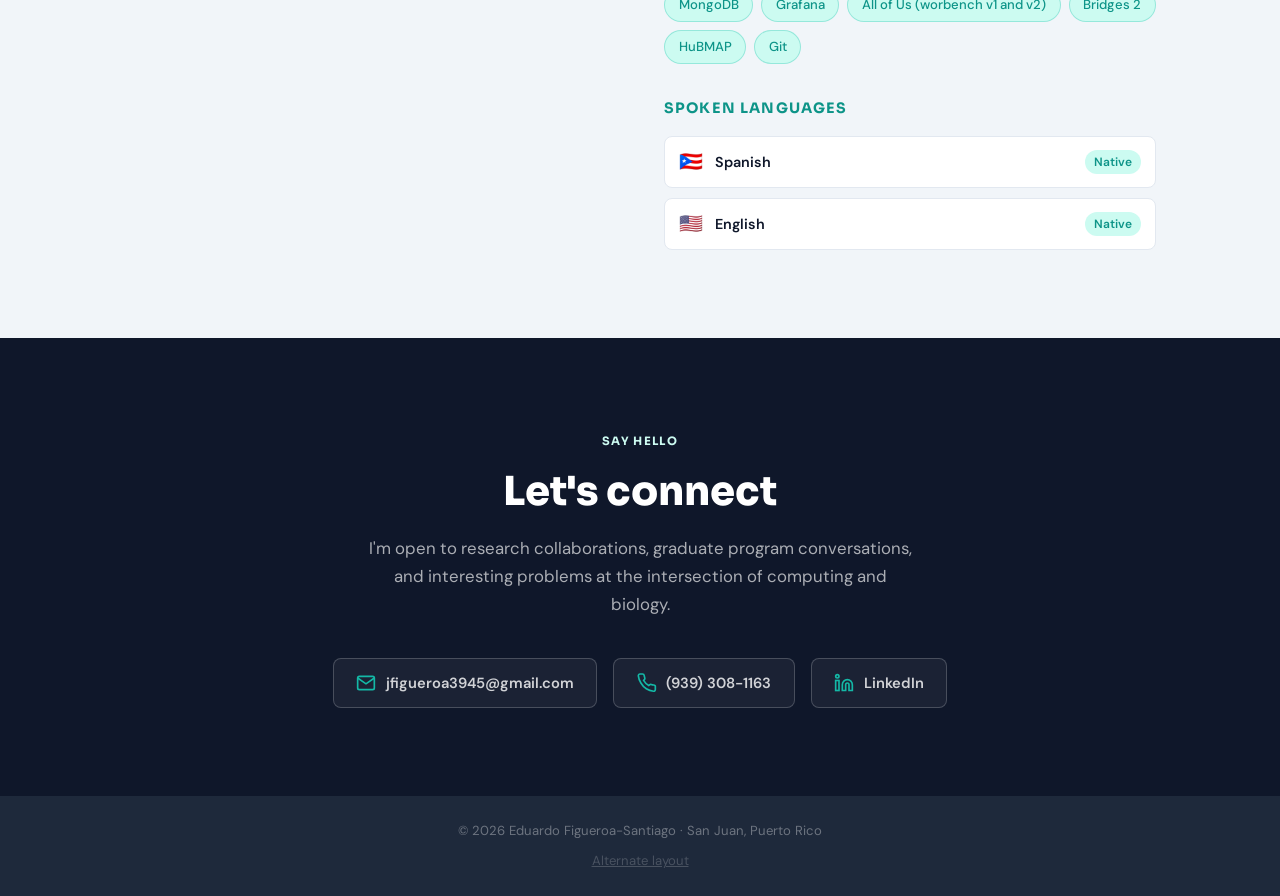
==== commit ca99f6c5: "Update portfolio UI from annotated mockups on both layouts. Add about stats, acknowledgements, compa" ====
--- a/index.html
+++ b/index.html
@@ -92,12 +92,20 @@
               <span class="stat-label">Publications</span>
             </div>
             <div class="stat">
-              <span class="stat-num">3<span class="stat-sup">&times;</span></span>
-              <span class="stat-label">CMU Researcher</span>
+              <span class="stat-num">1</span>
+              <span class="stat-label">Acknowledgement</span>
+            </div>
+            <div class="stat">
+              <span class="stat-num">3<span class="stat-sup">+</span></span>
+              <span class="stat-label">Research Internships</span>
             </div>
             <div class="stat">
               <span class="stat-num">2026</span>
               <span class="stat-label">Graduating</span>
+            </div>
+            <div class="stat stat--text">
+              <span class="stat-text">Bioinfo · Networking</span>
+              <span class="stat-label">Interests</span>
             </div>
           </div>
         </div>
@@ -432,6 +440,15 @@
               <a href="https://doi.org/10.3390/ijerph23050644" class="pub-doi" target="_blank" rel="noopener">DOI: 10.3390/ijerph23050644 &rarr;</a>
             </article>
 
+            <h3 class="research-subtitle">Acknowledgements</h3>
+
+            <article class="pub-card pub-card--ack">
+              <p class="pub-date">Jul 2023</p>
+              <h4 class="pub-title">Unsupervised machine learning method for indirect estimation of reference intervals for chronic kidney disease in the Puerto Rican population</h4>
+              <p class="pub-authors">Velev, J., LeBien, J. &amp; Roche-Lima, A.</p>
+              <p class="pub-venue"><em>Scientific Reports</em>, 13, 17198 (2023)</p>
+            </article>
+
           </div>
 
           <div class="research-col reveal">
@@ -447,7 +464,7 @@
                 <span class="talk-meta">Mar 2026 &middot; San Juan, PR</span>
               </li>
               <li class="talk-item">
-                <div class="talk-venue">ABRCMS <span class="badge-accept">Accepted</span></div>
+                <div class="talk-venue">ABRCMS <span class="badge-unpresented" title="Accepted but unable to present">Accepted</span></div>
                 <div class="talk-title">HuBMAP Dashboard Development</div>
                 <span class="talk-meta">Nov 2024 &middot; Pittsburgh, PA</span>
               </li>
@@ -563,61 +580,55 @@
           <div class="ta-col">
             <h3 class="ta-col-title">Awards &amp; Fellowships</h3>
 
-            <div class="award-card reveal">
-              <div class="award-icon" aria-hidden="true">&#11088;</div>
-              <div>
-                <h4 class="award-title">HuBMAP Underrepresented Student Internship Extension</h4>
-                <p class="award-org">Pittsburgh Supercomputing Center &middot; Remote from Puerto Rico (office in Pittsburgh)</p>
-                <p class="award-date">Nov 2024 – Aug 2025</p>
-                <ul class="ta-bullets">
-                  <li>Continuation of HuBMAP research project</li>
-                  <li>Conceptualing a way to display the FAIR Assesmennt of the databases and by project</li>
-                </ul>
-                <p class="award-note">Mentors: Ivan Cao-Berg, Dr. H. Ortiz</p>
-              </div>
-            </div>
-
-            <div class="award-card reveal">
-              <div class="award-icon" aria-hidden="true">&#127891;</div>
-              <div>
-                <h4 class="award-title">REU - SSP HuBMAP Project</h4>
-                <p class="award-org">Carnegie Mellon University</p>
-                <p class="award-date">May – Aug 2024</p>
-                <ul class="ta-bullets">
-                  <li>Create a tool to represent metadata easily for doing critical decisions and analysis of the data available.</li>
-                </ul>
-              </div>
-            </div>
-
-            <div class="award-card reveal">
-              <div class="award-icon" aria-hidden="true">&#127891;</div>
-              <div>
-                <h4 class="award-title">REU - SSP Brain Image Library</h4>
-                <p class="award-org">Carnegie Mellon University</p>
-                <p class="award-date">Jun – Aug 2023</p>
-                <ul class="ta-bullets">
-                  <li>Automating Reports</li>
-                  <li>Cleaner interface to search and classify the metadata</li>
-                  <li>Custom report for different Stakeholders</li>
-                </ul>
-            </div>
-
-            <div class="award-card reveal">
-              <div class="award-icon" aria-hidden="true">&#127981;</div>
-              <div>
-                <h4 class="award-title">PRIME Fellowship</h4>
-                <p class="award-org">Ethnic Disparities Research &middot; Online</p>
-                <p class="award-date">Sep 2022 – May 2023</p>
-                <p class="award-note">Machine learning methods for reference intervals by race and ethnicity<br>Mentors: Dr. Roche-Lima, Dr. H. Ortiz</p>
-              </div>
-            </div>
-
-            <div class="award-card reveal">
-              <div class="award-icon" aria-hidden="true">&#127947;</div>
-              <div>
-                <h4 class="award-title">VADSTI Data Science Training</h4>
-                <p class="award-org">AIM-AHEAD</p>
-                <p class="award-date">Data Science &amp; AI/ML Certification &middot; Feb 2023</p>
+            <div class="awards-cluster reveal">
+              <div class="awards-cluster-row awards-cluster-row--2">
+                <article class="award-tile">
+                  <span class="award-tile-icon" aria-hidden="true">&#11088;</span>
+                  <h4 class="award-tile-title">HuBMAP Underrepresented Student Internship Extension</h4>
+                  <p class="award-tile-org">Pittsburgh Supercomputing Center</p>
+                  <p class="award-tile-date">Nov 2024 – Aug 2025</p>
+                  <ul class="award-tile-bullets">
+                    <li>Continuation of HuBMAP research project</li>
+                    <li>Conceptualing a way to display the FAIR Assesmennt of the databases and by project</li>
+                  </ul>
+                  <p class="award-tile-note">Mentors: Ivan Cao-Berg, Dr. H. Ortiz</p>
+                </article>
+                <article class="award-tile">
+                  <span class="award-tile-icon" aria-hidden="true">&#127891;</span>
+                  <h4 class="award-tile-title">REU - SSP HuBMAP Project</h4>
+                  <p class="award-tile-org">Carnegie Mellon University</p>
+                  <p class="award-tile-date">May – Aug 2024</p>
+                  <ul class="award-tile-bullets">
+                    <li>Create a tool to represent metadata easily for doing critical decisions and analysis of the data available.</li>
+                  </ul>
+                </article>
+              </div>
+              <div class="awards-cluster-row awards-cluster-row--3">
+                <article class="award-tile">
+                  <span class="award-tile-icon" aria-hidden="true">&#127891;</span>
+                  <h4 class="award-tile-title">REU - SSP Brain Image Library</h4>
+                  <p class="award-tile-org">Carnegie Mellon University</p>
+                  <p class="award-tile-date">Jun – Aug 2023</p>
+                  <ul class="award-tile-bullets">
+                    <li>Automating Reports</li>
+                    <li>Cleaner interface to search and classify the metadata</li>
+                    <li>Custom report for different Stakeholders</li>
+                  </ul>
+                </article>
+                <article class="award-tile">
+                  <span class="award-tile-icon" aria-hidden="true">&#127981;</span>
+                  <h4 class="award-tile-title">PRIME Fellowship</h4>
+                  <p class="award-tile-org">Ethnic Disparities Research</p>
+                  <p class="award-tile-date">Sep 2022 – May 2023</p>
+                  <p class="award-tile-note">ML methods for reference intervals by race and ethnicity<br>Mentors: Dr. Roche-Lima, Dr. H. Ortiz</p>
+                </article>
+                <article class="award-tile">
+                  <span class="award-tile-icon" aria-hidden="true">&#127947;</span>
+                  <h4 class="award-tile-title">VADSTI Data Science Training</h4>
+                  <p class="award-tile-org">AIM-AHEAD</p>
+                  <p class="award-tile-date">Feb 2023</p>
+                  <p class="award-tile-note">Data Science &amp; AI/ML Certification</p>
+                </article>
               </div>
             </div>
           </div>
--- a/css/styles.css
+++ b/css/styles.css
@@ -437,7 +437,7 @@
 
 .about-stats {
   display: grid;
-  grid-template-columns: 1fr 1fr;
+  grid-template-columns: repeat(3, 1fr);
   gap: 1.5rem;
 }
 
@@ -464,12 +464,25 @@
 .stat-sup { font-size: 1.4rem; vertical-align: super; color: var(--coral); }
 .stat-label { font-size: 0.82rem; font-weight: 500; color: var(--text-muted); letter-spacing: 0.02em; }
 
+.stat--text { display: flex; flex-direction: column; justify-content: center; }
+.stat-text {
+  display: block;
+  font-family: var(--font-head);
+  font-size: 1.05rem;
+  font-weight: 700;
+  color: var(--teal);
+  line-height: 1.25;
+  margin-bottom: 0.4rem;
+}
+
 @media (max-width: 820px) {
   .about-grid { grid-template-columns: 1fr; gap: 2.5rem; }
+  .about-stats { grid-template-columns: repeat(2, 1fr); }
 }
 @media (max-width: 480px) {
   .about-stats { grid-template-columns: 1fr 1fr; gap: 1rem; }
   .stat-num { font-size: 1.9rem; }
+  .stat-text { font-size: 0.92rem; }
 }
 
 /* ============================================================
@@ -667,6 +680,17 @@
 }
 .research-col-title svg { color: var(--teal); }
 
+.research-subtitle {
+  font-family: var(--font-head);
+  font-size: 0.95rem;
+  font-weight: 700;
+  color: var(--navy);
+  margin-top: 2rem;
+  margin-bottom: 1rem;
+  padding-top: 1.5rem;
+  border-top: 1px solid var(--gray-200);
+}
+
 .pub-card {
   background: white;
   border: 1px solid var(--gray-200);
@@ -678,6 +702,7 @@
 }
 .pub-card:hover { transform: translateY(-3px); box-shadow: var(--shadow-md); }
 .pub-card:last-child { margin-bottom: 0; }
+.pub-card--ack { border-style: dashed; background: var(--gray-100); }
 
 .pub-date {
   font-size: 0.75rem;
@@ -758,6 +783,19 @@
   font-weight: 700;
   background: var(--green-light);
   color: #15803d;
+  padding: 1px 7px;
+  border-radius: 20px;
+  letter-spacing: 0.04em;
+  text-transform: uppercase;
+  vertical-align: middle;
+}
+
+.badge-unpresented {
+  display: inline-block;
+  font-size: 0.65rem;
+  font-weight: 700;
+  background: var(--yellow-light);
+  color: #a16207;
   padding: 1px 7px;
   border-radius: 20px;
   letter-spacing: 0.04em;
@@ -896,9 +934,83 @@
   line-height: 1.5;
 }
 
+.awards-cluster {
+  display: flex;
+  flex-direction: column;
+  gap: 0.85rem;
+}
+
+.awards-cluster-row {
+  display: grid;
+  gap: 0.85rem;
+}
+
+.awards-cluster-row--2 { grid-template-columns: repeat(2, 1fr); }
+.awards-cluster-row--3 { grid-template-columns: repeat(3, 1fr); }
+
+.award-tile {
+  background: white;
+  border: 1px solid var(--gray-200);
+  border-radius: var(--radius);
+  padding: 1rem 1.1rem;
+  box-shadow: var(--shadow);
+  transition: transform var(--transition), box-shadow var(--transition);
+}
+
+.award-tile:hover { transform: translateY(-2px); box-shadow: var(--shadow-md); }
+
+.award-tile-icon {
+  display: block;
+  font-size: 1.2rem;
+  margin-bottom: 0.45rem;
+}
+
+.award-tile-title {
+  font-family: var(--font-head);
+  font-size: 0.82rem;
+  font-weight: 700;
+  color: var(--navy);
+  line-height: 1.35;
+  margin-bottom: 0.25rem;
+}
+
+.award-tile-org {
+  font-size: 0.74rem;
+  color: var(--teal-dark);
+  font-weight: 600;
+  margin-bottom: 0.15rem;
+}
+
+.award-tile-date {
+  font-size: 0.72rem;
+  color: var(--text-muted);
+  margin-bottom: 0.45rem;
+}
+
+.award-tile-bullets {
+  list-style: disc;
+  padding-left: 1rem;
+  margin-bottom: 0.45rem;
+}
+
+.award-tile-bullets li {
+  font-size: 0.76rem;
+  color: var(--text-muted);
+  margin-bottom: 0.2rem;
+  line-height: 1.45;
+}
+
+.award-tile-note {
+  font-size: 0.72rem;
+  color: var(--gray-400);
+  line-height: 1.45;
+}
+
 @media (max-width: 780px) {
   .ta-grid { grid-template-columns: 1fr; gap: 2.5rem; }
   .ta-card-top { flex-direction: column; gap: 0.3rem; }
+  .awards-cluster-row--2,
+  .awards-cluster-row--3 { grid-template-columns: 1fr; }
 }
 
 /* ============================================================
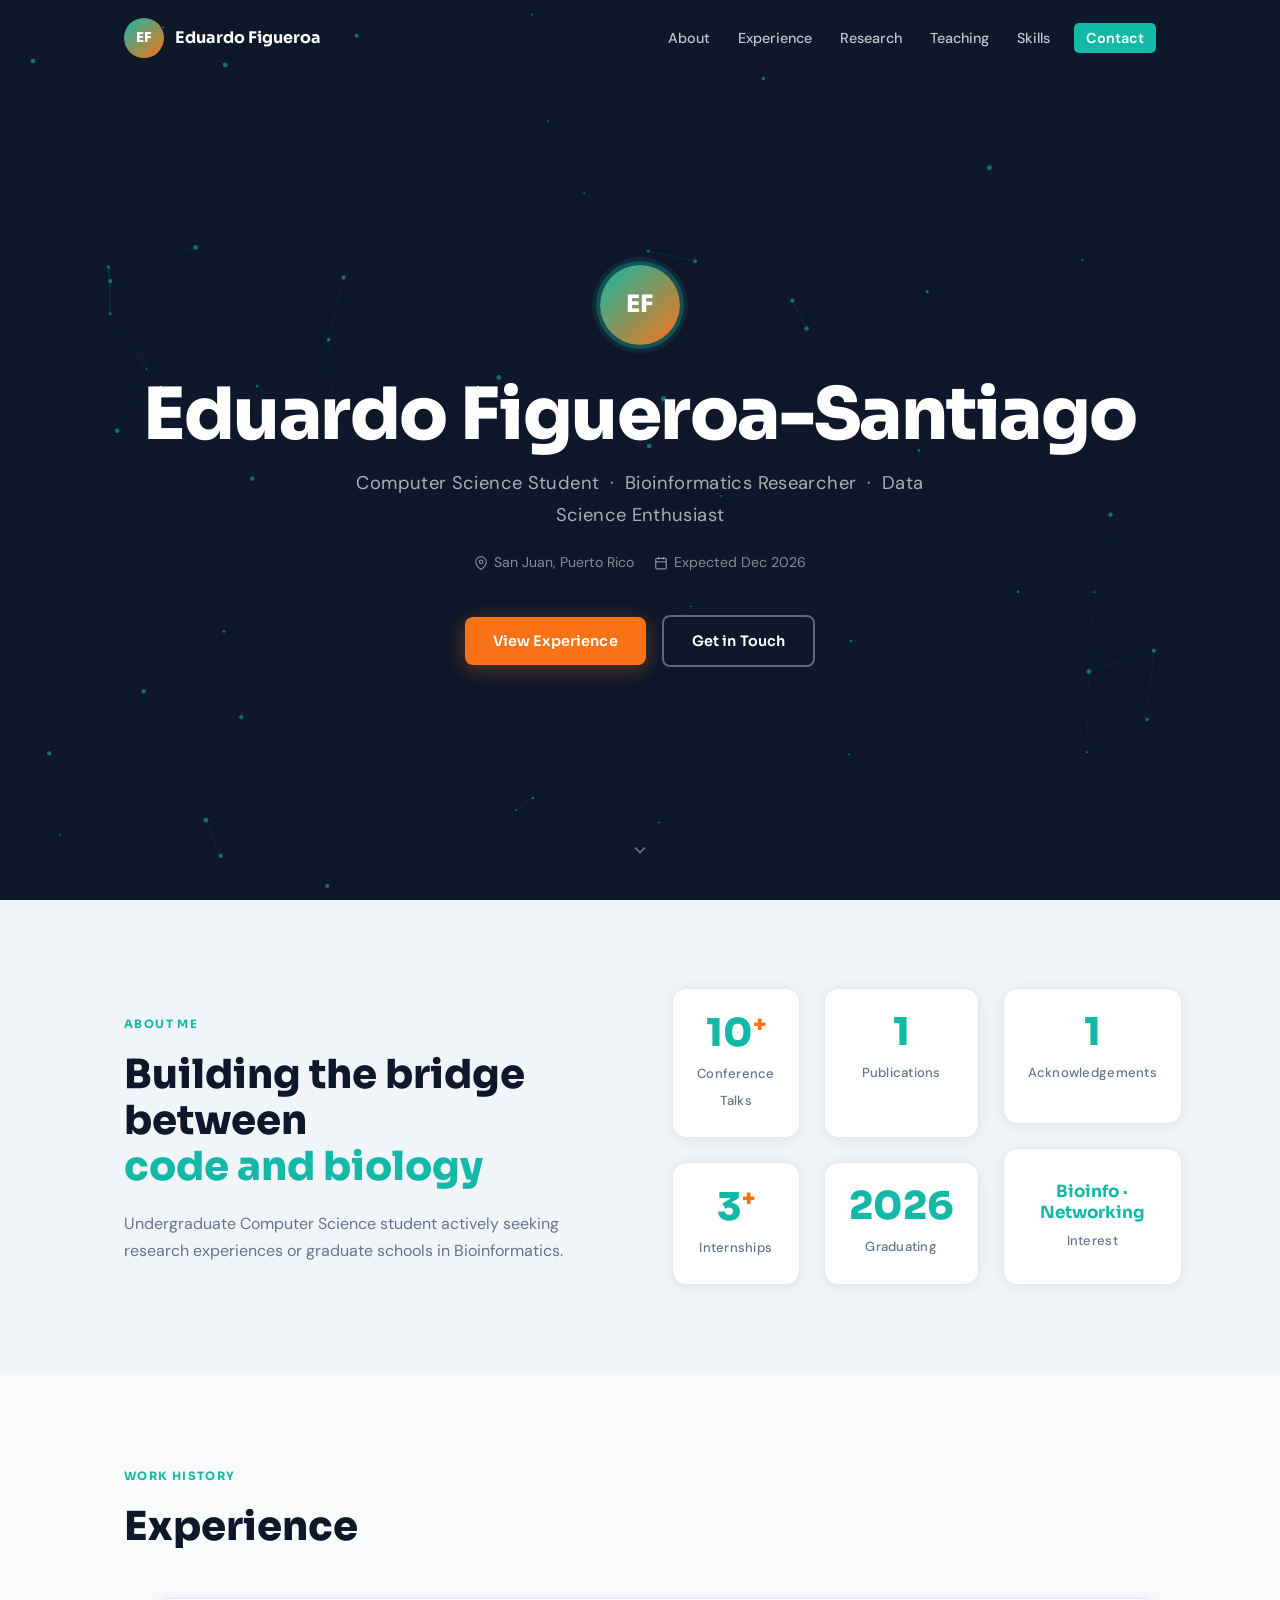
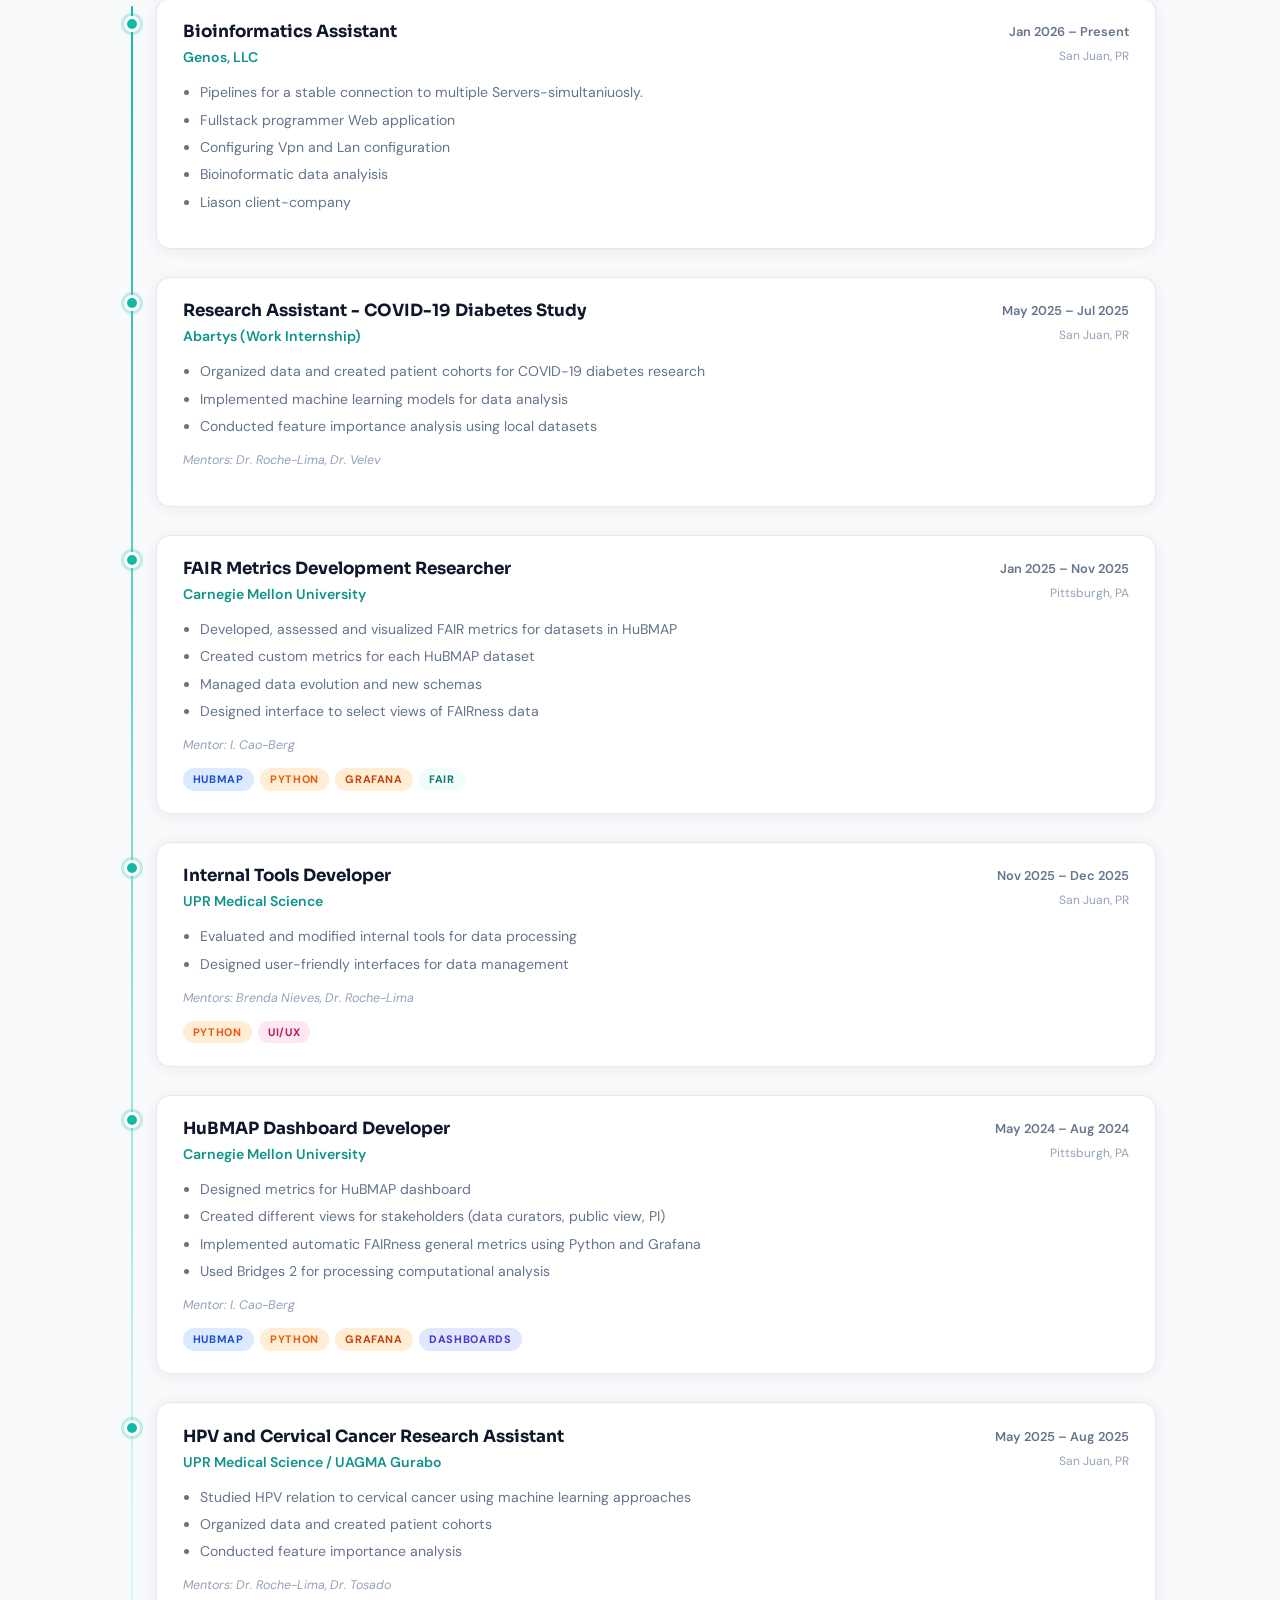
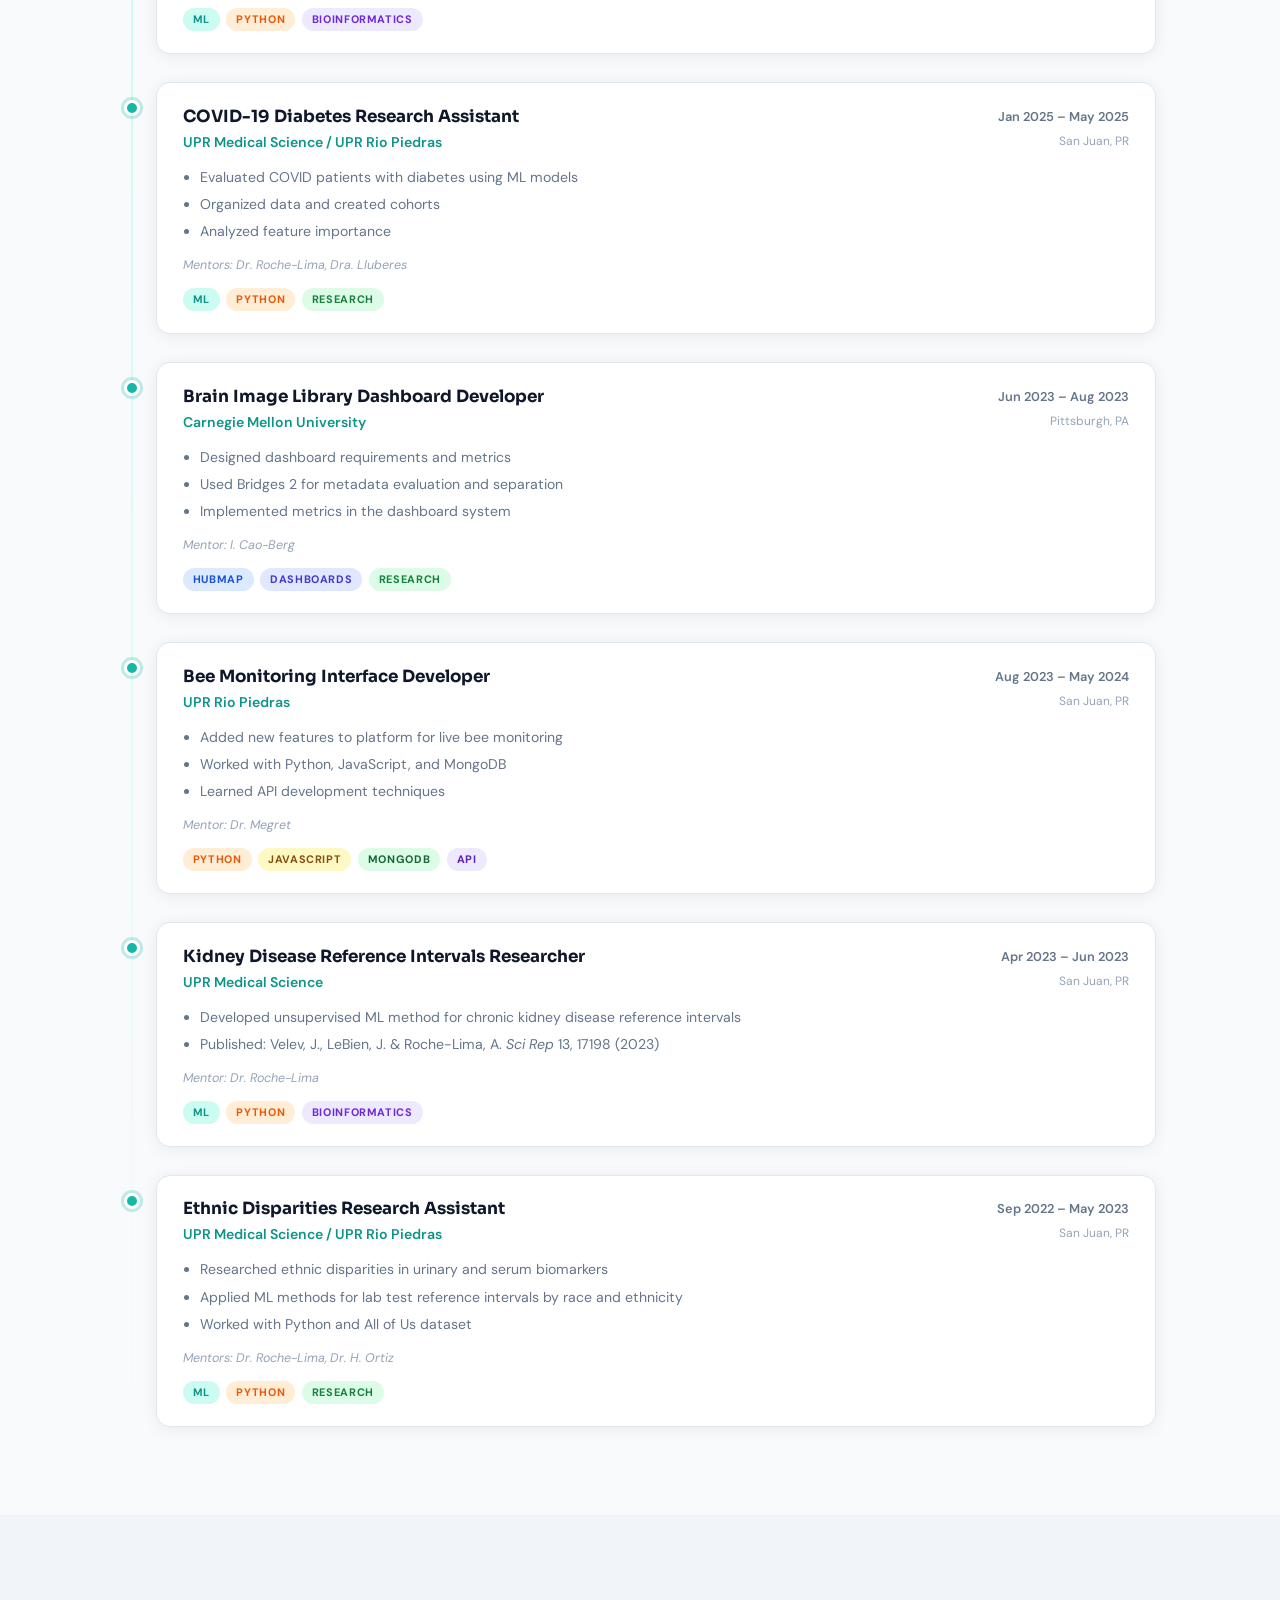
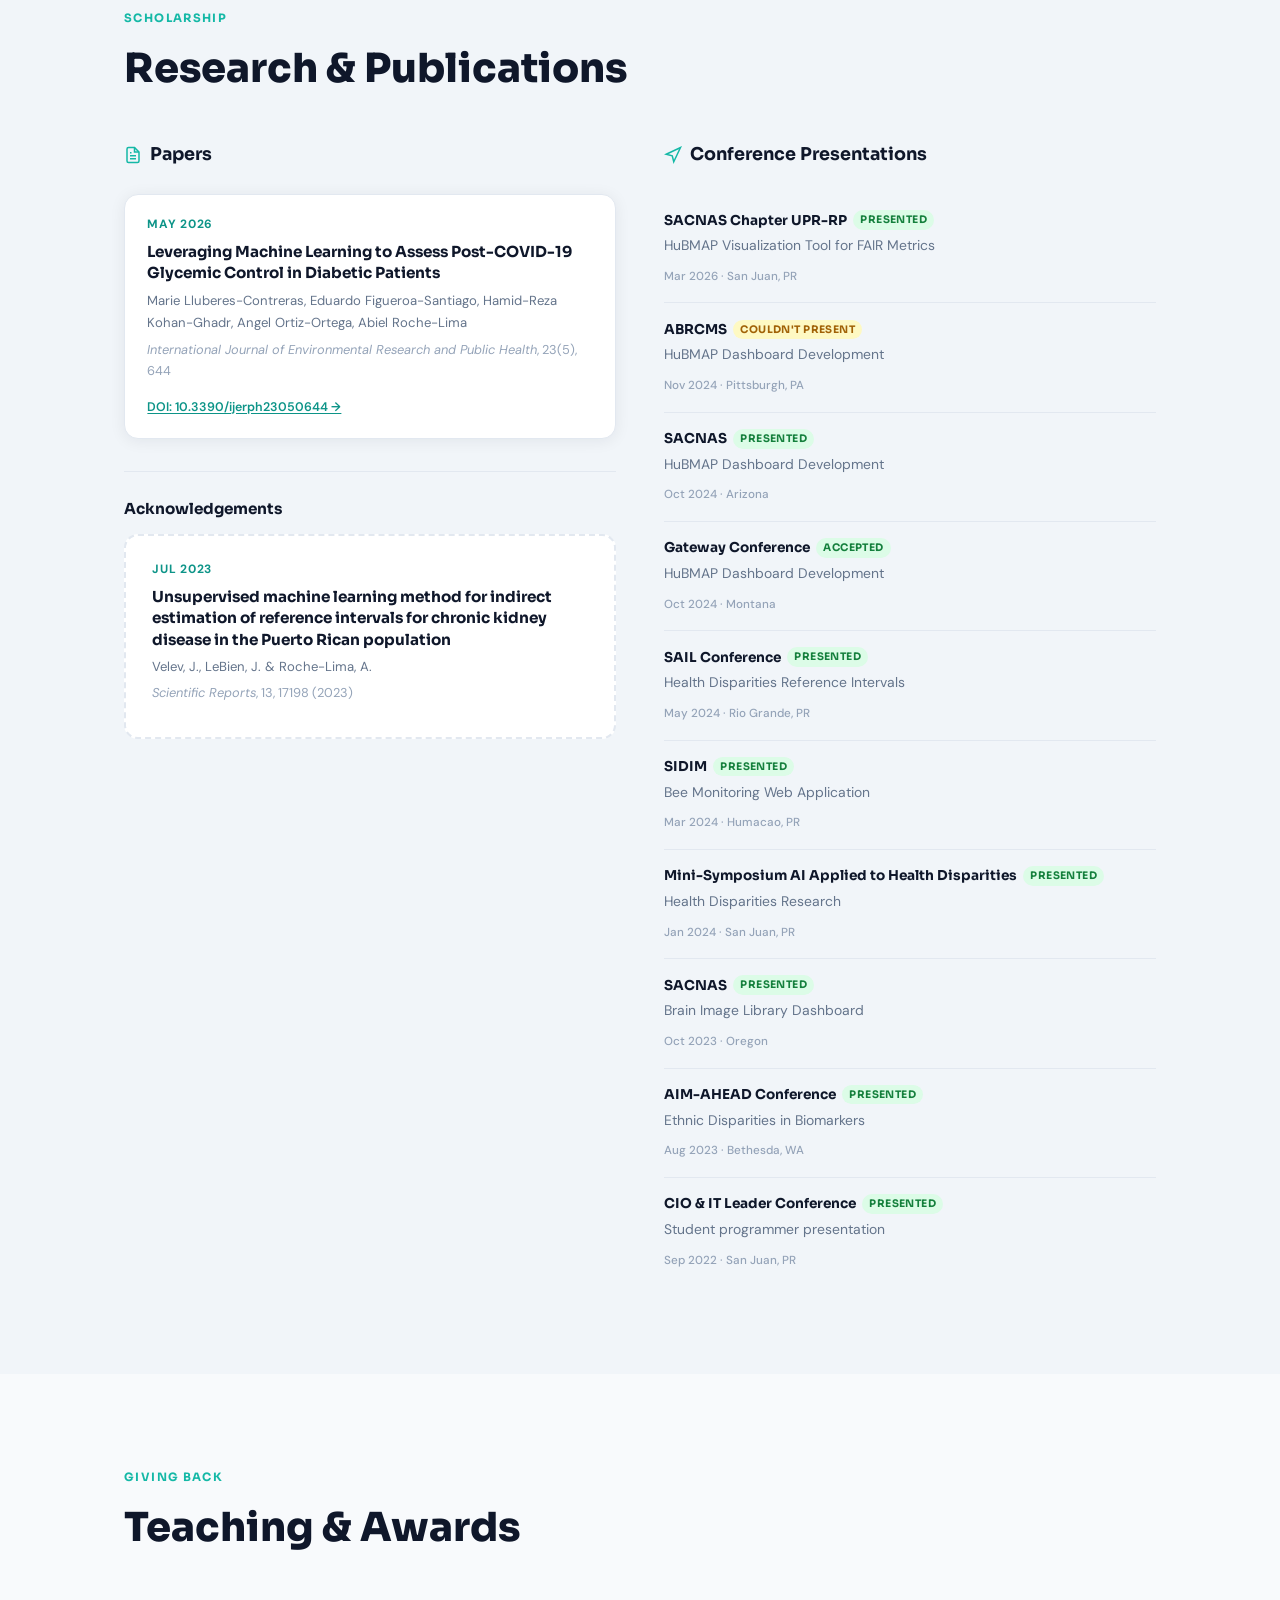
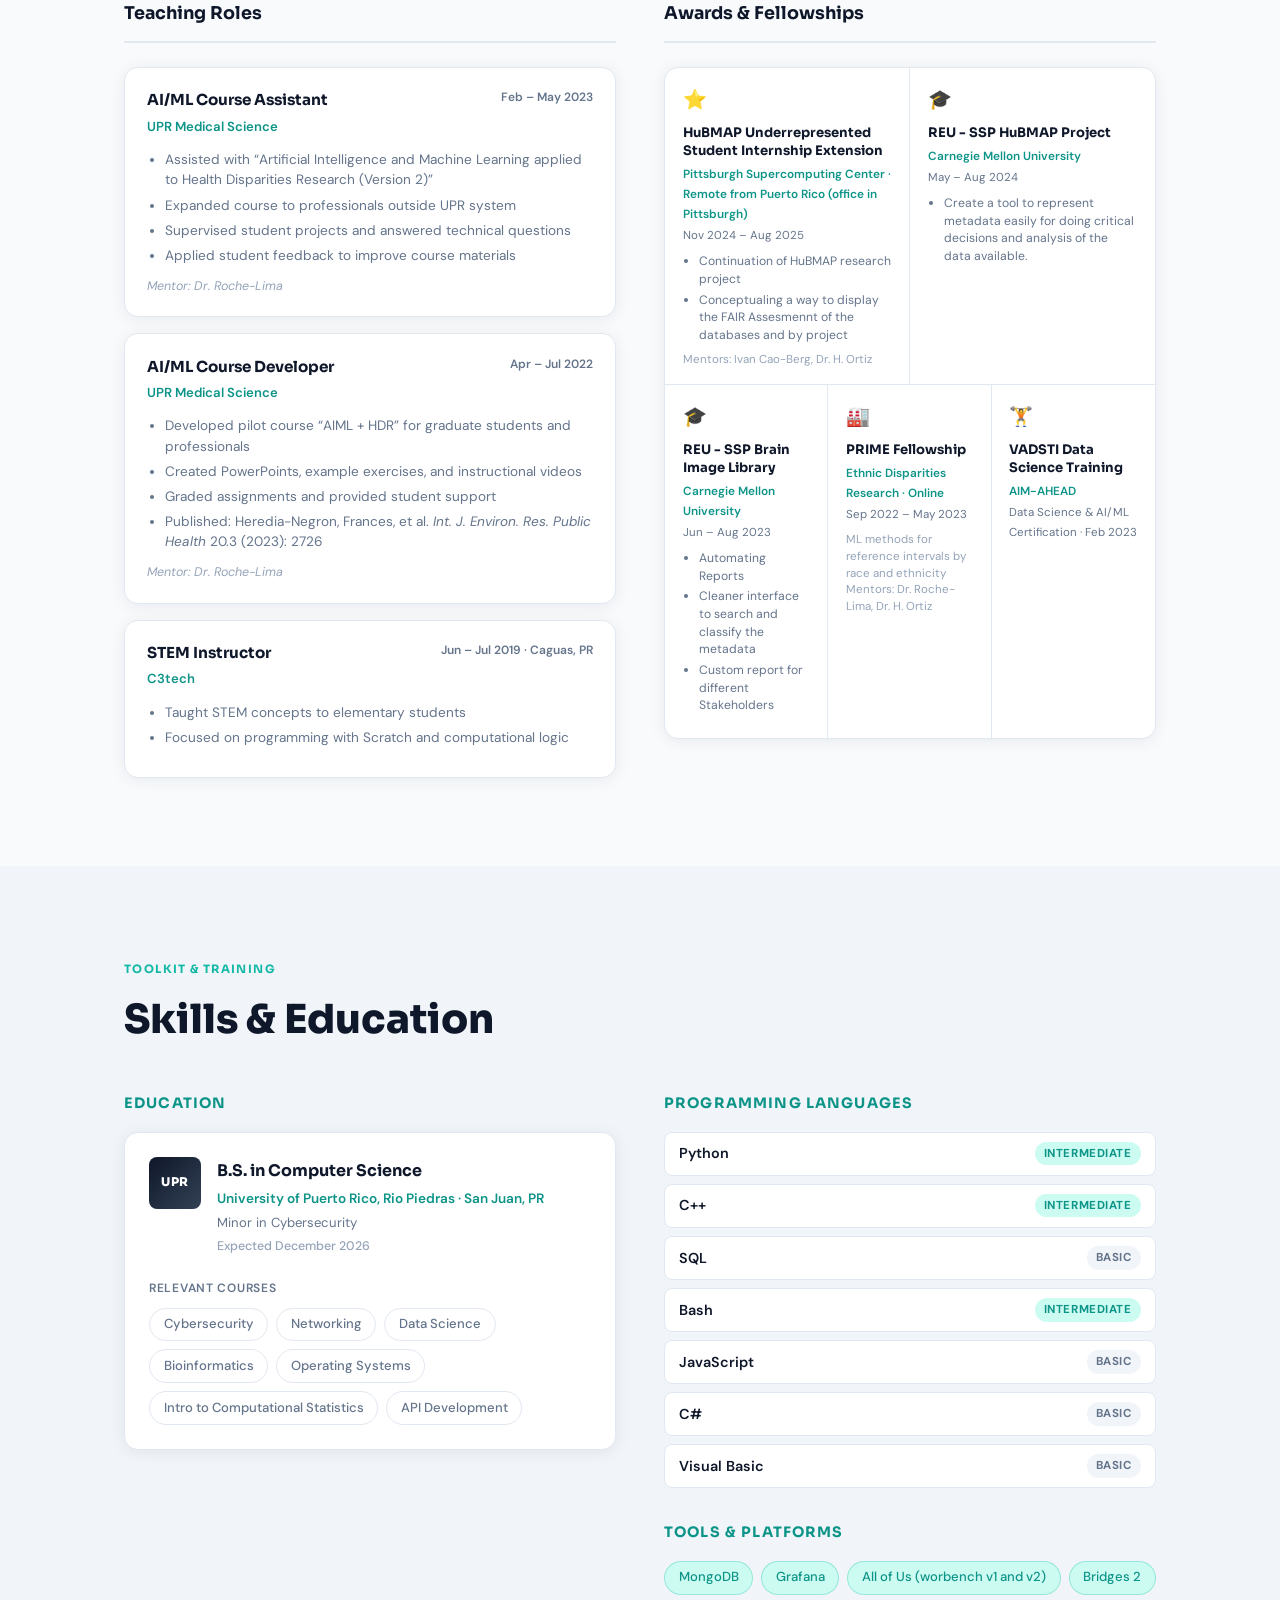
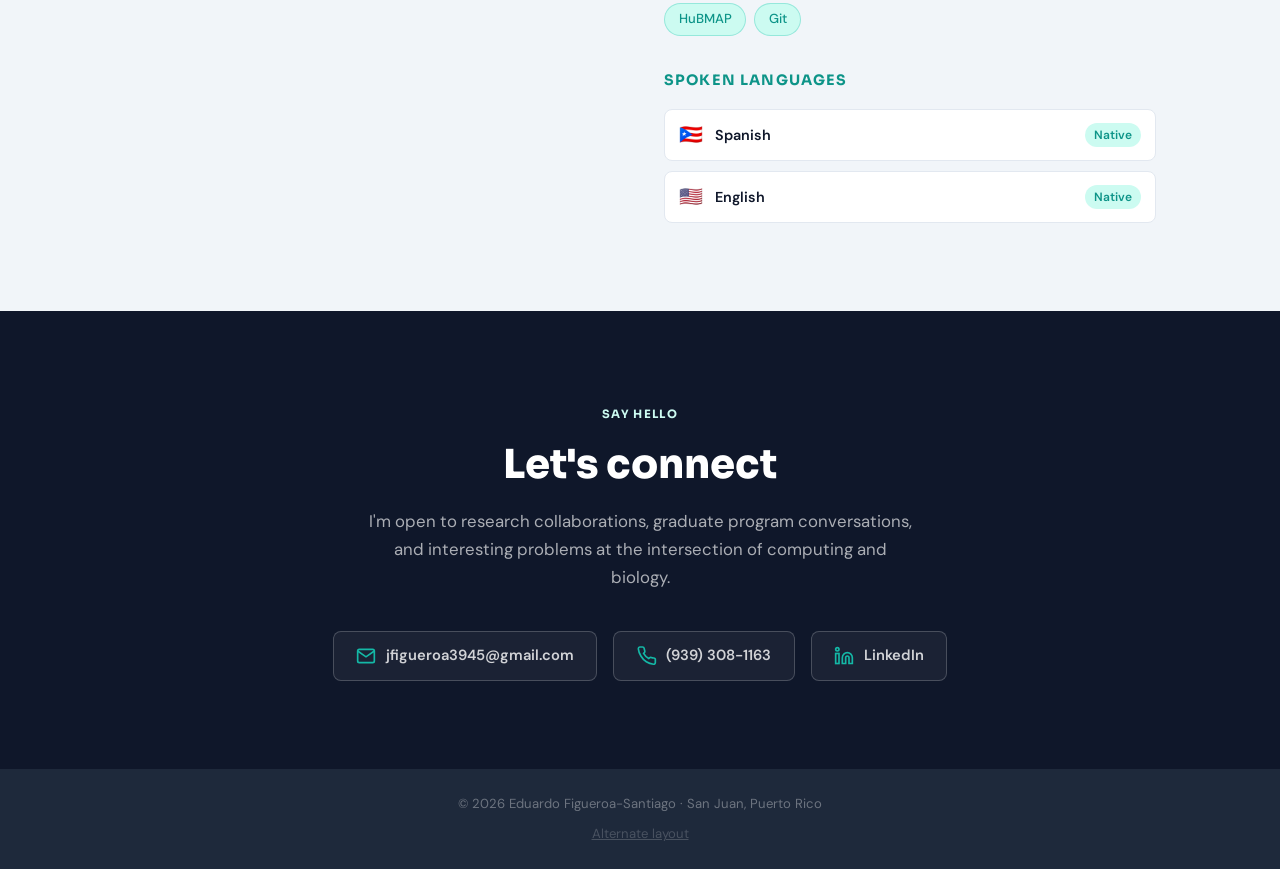
==== commit f41b6f4b: "Align portfolio UI with changes-ui mockup layout on both versions. Use a 2x2 stats board with a side" ====
--- a/index.html
+++ b/index.html
@@ -82,30 +82,34 @@
               Undergraduate Computer Science student actively seeking research experiences or graduate schools in Bioinformatics.
             </p>
           </div>
-          <div class="about-stats reveal">
-            <div class="stat">
-              <span class="stat-num">10<span class="stat-sup">+</span></span>
-              <span class="stat-label">Conference Talks</span>
-            </div>
-            <div class="stat">
-              <span class="stat-num">1</span>
-              <span class="stat-label">Publications</span>
-            </div>
-            <div class="stat">
-              <span class="stat-num">1</span>
-              <span class="stat-label">Acknowledgement</span>
-            </div>
-            <div class="stat">
-              <span class="stat-num">3<span class="stat-sup">+</span></span>
-              <span class="stat-label">Research Internships</span>
-            </div>
-            <div class="stat">
-              <span class="stat-num">2026</span>
-              <span class="stat-label">Graduating</span>
-            </div>
-            <div class="stat stat--text">
-              <span class="stat-text">Bioinfo · Networking</span>
-              <span class="stat-label">Interests</span>
+          <div class="about-stats-board reveal">
+            <div class="about-stats about-stats--core">
+              <div class="stat">
+                <span class="stat-num">10<span class="stat-sup">+</span></span>
+                <span class="stat-label">Conference Talks</span>
+              </div>
+              <div class="stat">
+                <span class="stat-num">1</span>
+                <span class="stat-label">Publications</span>
+              </div>
+              <div class="stat">
+                <span class="stat-num">3<span class="stat-sup">+</span></span>
+                <span class="stat-label">Internships</span>
+              </div>
+              <div class="stat">
+                <span class="stat-num">2026</span>
+                <span class="stat-label">Graduating</span>
+              </div>
+            </div>
+            <div class="about-stats about-stats--side">
+              <a class="stat stat--link" href="#research-acknowledgements">
+                <span class="stat-num">1</span>
+                <span class="stat-label">Acknowledgements</span>
+              </a>
+              <div class="stat stat--text">
+                <span class="stat-text">Bioinfo · Networking</span>
+                <span class="stat-label">Interest</span>
+              </div>
             </div>
           </div>
         </div>
@@ -440,14 +444,17 @@
               <a href="https://doi.org/10.3390/ijerph23050644" class="pub-doi" target="_blank" rel="noopener">DOI: 10.3390/ijerph23050644 &rarr;</a>
             </article>
 
-            <h3 class="research-subtitle">Acknowledgements</h3>
-
-            <article class="pub-card pub-card--ack">
-              <p class="pub-date">Jul 2023</p>
-              <h4 class="pub-title">Unsupervised machine learning method for indirect estimation of reference intervals for chronic kidney disease in the Puerto Rican population</h4>
-              <p class="pub-authors">Velev, J., LeBien, J. &amp; Roche-Lima, A.</p>
-              <p class="pub-venue"><em>Scientific Reports</em>, 13, 17198 (2023)</p>
-            </article>
+            <div class="ack-section" id="research-acknowledgements">
+              <h3 class="research-subtitle">Acknowledgements</h3>
+              <div class="ack-section-body">
+                <article class="pub-card pub-card--ack">
+                  <p class="pub-date">Jul 2023</p>
+                  <h4 class="pub-title">Unsupervised machine learning method for indirect estimation of reference intervals for chronic kidney disease in the Puerto Rican population</h4>
+                  <p class="pub-authors">Velev, J., LeBien, J. &amp; Roche-Lima, A.</p>
+                  <p class="pub-venue"><em>Scientific Reports</em>, 13, 17198 (2023)</p>
+                </article>
+              </div>
+            </div>
 
           </div>
 
@@ -464,7 +471,7 @@
                 <span class="talk-meta">Mar 2026 &middot; San Juan, PR</span>
               </li>
               <li class="talk-item">
-                <div class="talk-venue">ABRCMS <span class="badge-unpresented" title="Accepted but unable to present">Accepted</span></div>
+                <div class="talk-venue">ABRCMS <span class="badge-unpresented">Couldn't present</span></div>
                 <div class="talk-title">HuBMAP Dashboard Development</div>
                 <span class="talk-meta">Nov 2024 &middot; Pittsburgh, PA</span>
               </li>
@@ -580,12 +587,12 @@
           <div class="ta-col">
             <h3 class="ta-col-title">Awards &amp; Fellowships</h3>
 
-            <div class="awards-cluster reveal">
-              <div class="awards-cluster-row awards-cluster-row--2">
-                <article class="award-tile">
+            <div class="awards-panel reveal">
+              <div class="awards-panel-row awards-panel-row--2">
+                <article class="awards-panel-cell">
                   <span class="award-tile-icon" aria-hidden="true">&#11088;</span>
                   <h4 class="award-tile-title">HuBMAP Underrepresented Student Internship Extension</h4>
-                  <p class="award-tile-org">Pittsburgh Supercomputing Center</p>
+                  <p class="award-tile-org">Pittsburgh Supercomputing Center &middot; Remote from Puerto Rico (office in Pittsburgh)</p>
                   <p class="award-tile-date">Nov 2024 – Aug 2025</p>
                   <ul class="award-tile-bullets">
                     <li>Continuation of HuBMAP research project</li>
@@ -593,7 +600,7 @@
                   </ul>
                   <p class="award-tile-note">Mentors: Ivan Cao-Berg, Dr. H. Ortiz</p>
                 </article>
-                <article class="award-tile">
+                <article class="awards-panel-cell">
                   <span class="award-tile-icon" aria-hidden="true">&#127891;</span>
                   <h4 class="award-tile-title">REU - SSP HuBMAP Project</h4>
                   <p class="award-tile-org">Carnegie Mellon University</p>
@@ -603,8 +610,8 @@
                   </ul>
                 </article>
               </div>
-              <div class="awards-cluster-row awards-cluster-row--3">
-                <article class="award-tile">
+              <div class="awards-panel-row awards-panel-row--3">
+                <article class="awards-panel-cell">
                   <span class="award-tile-icon" aria-hidden="true">&#127891;</span>
                   <h4 class="award-tile-title">REU - SSP Brain Image Library</h4>
                   <p class="award-tile-org">Carnegie Mellon University</p>
@@ -615,19 +622,18 @@
                     <li>Custom report for different Stakeholders</li>
                   </ul>
                 </article>
-                <article class="award-tile">
+                <article class="awards-panel-cell">
                   <span class="award-tile-icon" aria-hidden="true">&#127981;</span>
                   <h4 class="award-tile-title">PRIME Fellowship</h4>
-                  <p class="award-tile-org">Ethnic Disparities Research</p>
+                  <p class="award-tile-org">Ethnic Disparities Research &middot; Online</p>
                   <p class="award-tile-date">Sep 2022 – May 2023</p>
                   <p class="award-tile-note">ML methods for reference intervals by race and ethnicity<br>Mentors: Dr. Roche-Lima, Dr. H. Ortiz</p>
                 </article>
-                <article class="award-tile">
+                <article class="awards-panel-cell">
                   <span class="award-tile-icon" aria-hidden="true">&#127947;</span>
                   <h4 class="award-tile-title">VADSTI Data Science Training</h4>
                   <p class="award-tile-org">AIM-AHEAD</p>
-                  <p class="award-tile-date">Feb 2023</p>
-                  <p class="award-tile-note">Data Science &amp; AI/ML Certification</p>
+                  <p class="award-tile-date">Data Science &amp; AI/ML Certification &middot; Feb 2023</p>
                 </article>
               </div>
             </div>
--- a/css/styles.css
+++ b/css/styles.css
@@ -435,10 +435,25 @@
 
 .section-title { margin-top: 0.5rem; margin-bottom: 1.25rem; }
 
+.about-stats-board {
+  display: grid;
+  grid-template-columns: minmax(0, 2fr) minmax(0, 1fr);
+  gap: 1.5rem;
+  align-items: stretch;
+}
+
 .about-stats {
   display: grid;
-  grid-template-columns: repeat(3, 1fr);
   gap: 1.5rem;
+}
+
+.about-stats--core {
+  grid-template-columns: repeat(2, 1fr);
+}
+
+.about-stats--side {
+  grid-template-columns: 1fr;
+  grid-template-rows: 1fr 1fr;
 }
 
 .stat {
@@ -465,6 +480,11 @@
 .stat-label { font-size: 0.82rem; font-weight: 500; color: var(--text-muted); letter-spacing: 0.02em; }
 
 .stat--text { display: flex; flex-direction: column; justify-content: center; }
+.stat--link {
+  text-decoration: none;
+  color: inherit;
+}
+.stat--link:hover .stat-num { color: var(--teal-dark); }
 .stat-text {
   display: block;
   font-family: var(--font-head);
@@ -477,10 +497,13 @@
 
 @media (max-width: 820px) {
   .about-grid { grid-template-columns: 1fr; gap: 2.5rem; }
-  .about-stats { grid-template-columns: repeat(2, 1fr); }
+  .about-stats-board { grid-template-columns: 1fr; }
+  .about-stats--core { grid-template-columns: repeat(2, 1fr); }
 }
 @media (max-width: 480px) {
-  .about-stats { grid-template-columns: 1fr 1fr; gap: 1rem; }
+  .about-stats--core,
+  .about-stats--side { grid-template-columns: 1fr 1fr; gap: 1rem; }
+  .about-stats--side { grid-template-rows: auto; }
   .stat-num { font-size: 1.9rem; }
   .stat-text { font-size: 0.92rem; }
 }
@@ -686,9 +709,16 @@
   font-weight: 700;
   color: var(--navy);
   margin-top: 2rem;
-  margin-bottom: 1rem;
+  margin-bottom: 0.75rem;
   padding-top: 1.5rem;
   border-top: 1px solid var(--gray-200);
+}
+
+.ack-section-body {
+  border: 2px dashed var(--gray-200);
+  border-radius: var(--radius);
+  background: white;
+  padding: 0.25rem;
 }
 
 .pub-card {
@@ -702,7 +732,13 @@
 }
 .pub-card:hover { transform: translateY(-3px); box-shadow: var(--shadow-md); }
 .pub-card:last-child { margin-bottom: 0; }
-.pub-card--ack { border-style: dashed; background: var(--gray-100); }
+.pub-card--ack {
+  border: none;
+  box-shadow: none;
+  background: transparent;
+  margin-bottom: 0;
+}
+.pub-card--ack:hover { transform: none; box-shadow: none; }
 
 .pub-date {
   font-size: 0.75rem;
@@ -934,30 +970,30 @@
   line-height: 1.5;
 }
 
-.awards-cluster {
-  display: flex;
-  flex-direction: column;
-  gap: 0.85rem;
-}
-
-.awards-cluster-row {
-  display: grid;
-  gap: 0.85rem;
-}
-
-.awards-cluster-row--2 { grid-template-columns: repeat(2, 1fr); }
-.awards-cluster-row--3 { grid-template-columns: repeat(3, 1fr); }
-
-.award-tile {
+.awards-panel {
   background: white;
   border: 1px solid var(--gray-200);
   border-radius: var(--radius);
+  box-shadow: var(--shadow);
+  overflow: hidden;
+}
+
+.awards-panel-row {
+  display: grid;
+  border-bottom: 1px solid var(--gray-200);
+}
+
+.awards-panel-row:last-child { border-bottom: none; }
+
+.awards-panel-row--2 { grid-template-columns: repeat(2, 1fr); }
+.awards-panel-row--3 { grid-template-columns: repeat(3, 1fr); }
+
+.awards-panel-cell {
   padding: 1rem 1.1rem;
-  box-shadow: var(--shadow);
-  transition: transform var(--transition), box-shadow var(--transition);
-}
-
-.award-tile:hover { transform: translateY(-2px); box-shadow: var(--shadow-md); }
+  border-right: 1px solid var(--gray-200);
+}
+
+.awards-panel-cell:last-child { border-right: none; }
 
 .award-tile-icon {
   display: block;
@@ -1009,8 +1045,13 @@
 @media (max-width: 780px) {
   .ta-grid { grid-template-columns: 1fr; gap: 2.5rem; }
   .ta-card-top { flex-direction: column; gap: 0.3rem; }
-  .awards-cluster-row--2,
-  .awards-cluster-row--3 { grid-template-columns: 1fr; }
+  .awards-panel-row--2,
+  .awards-panel-row--3 { grid-template-columns: 1fr; }
+  .awards-panel-cell {
+    border-right: none;
+    border-bottom: 1px solid var(--gray-200);
+  }
+  .awards-panel-cell:last-child { border-bottom: none; }
 }
 
 /* ============================================================
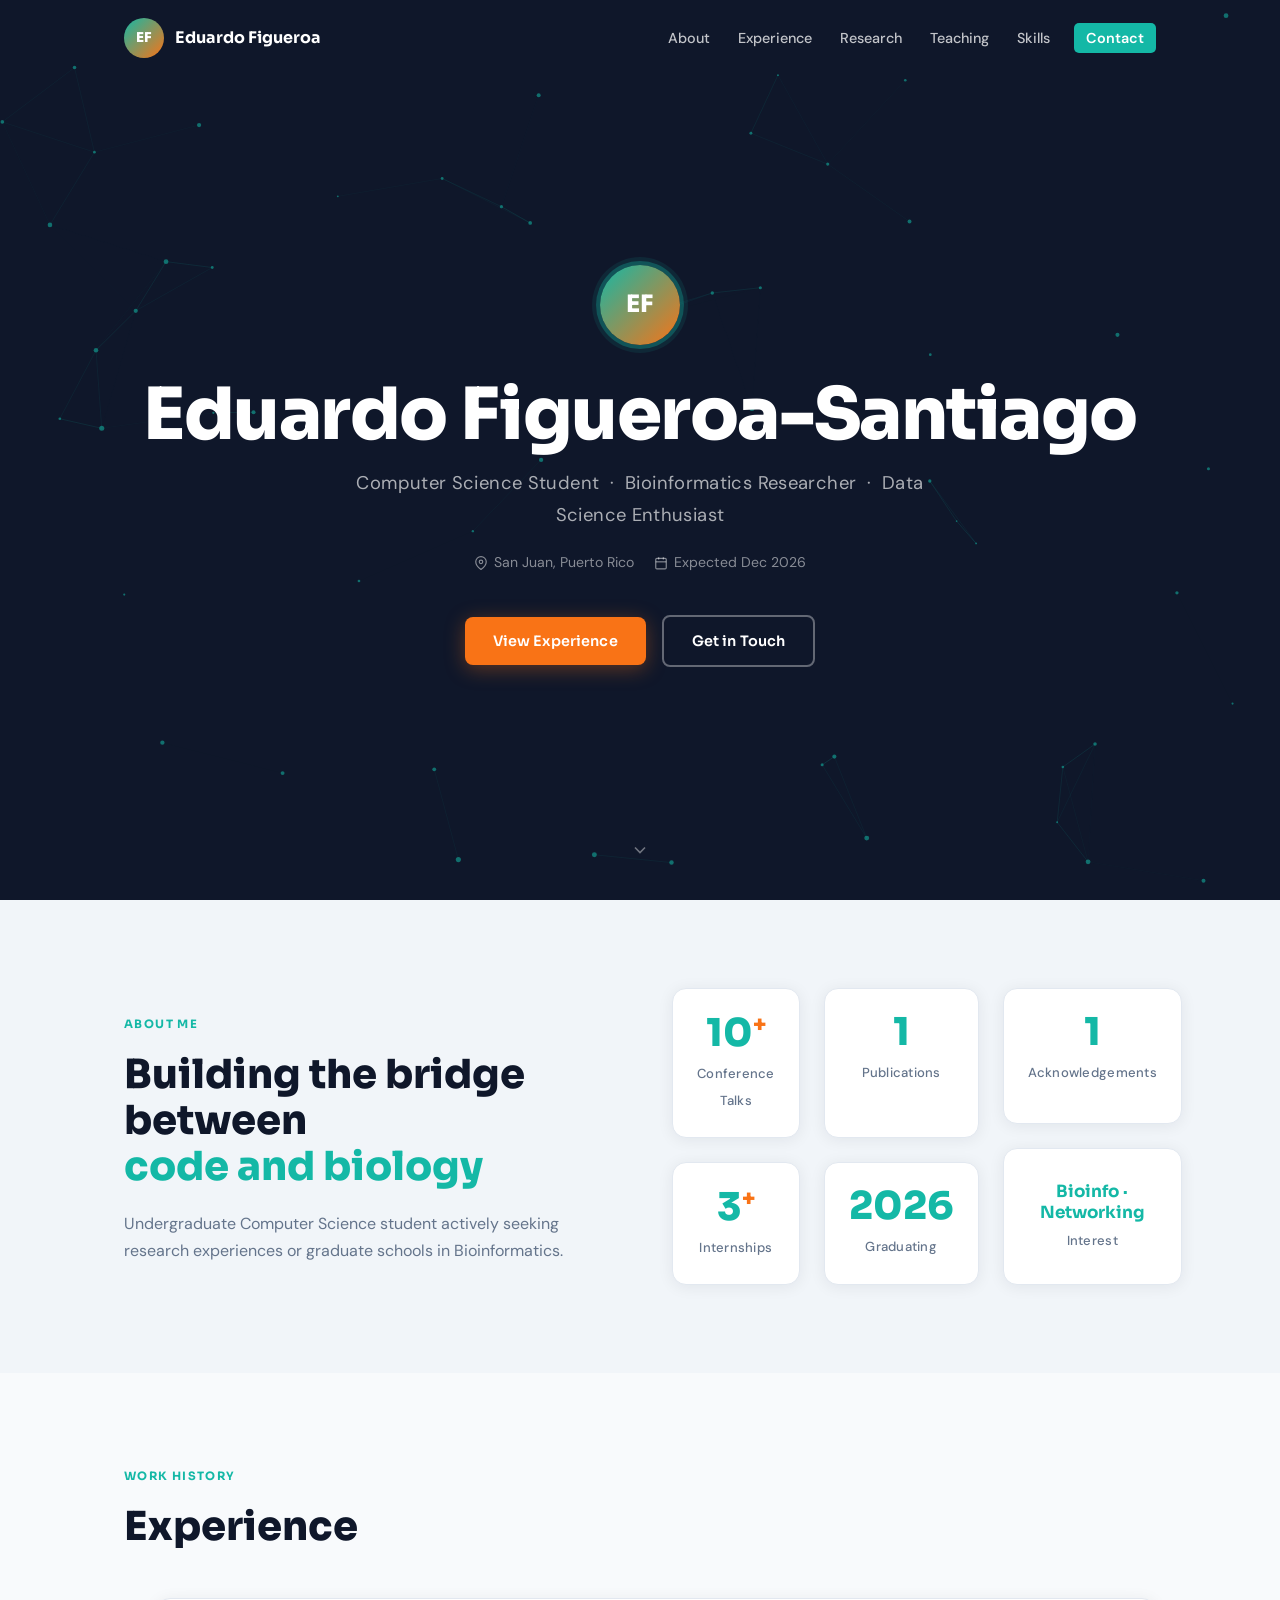
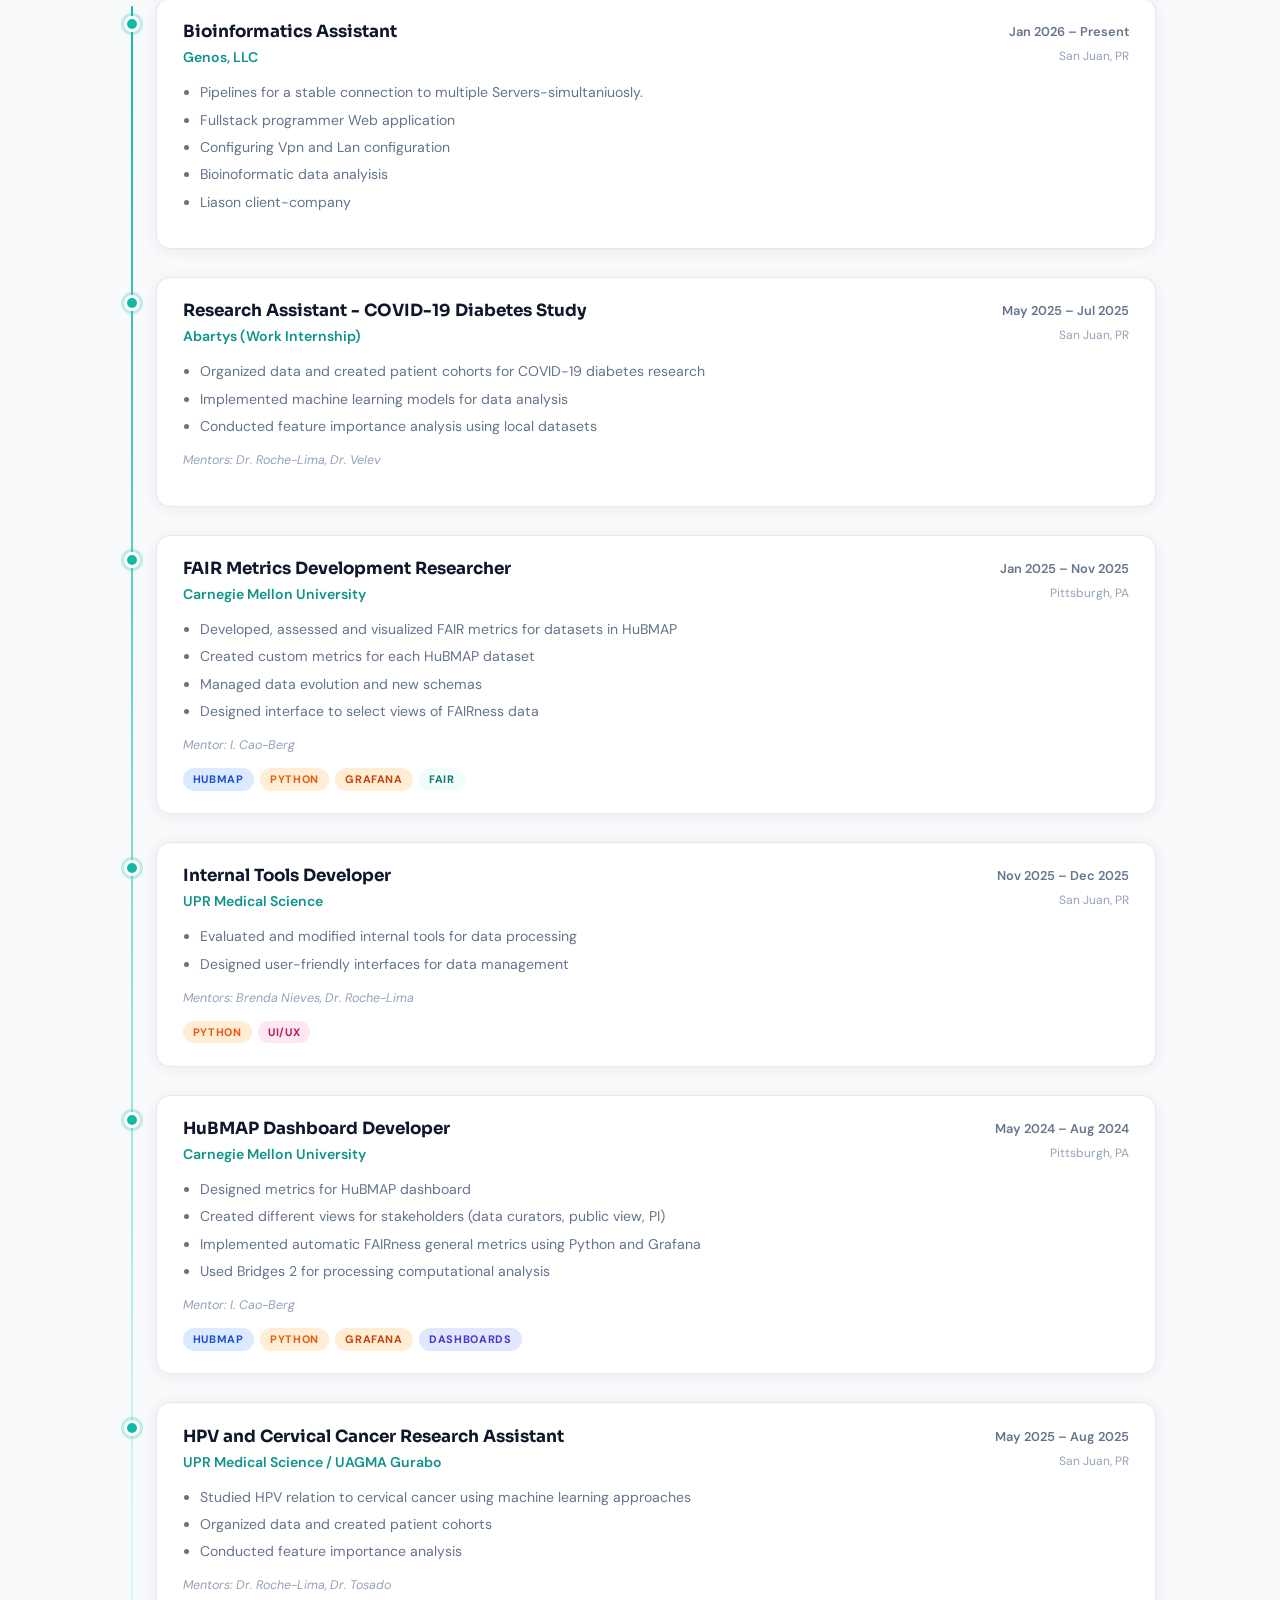
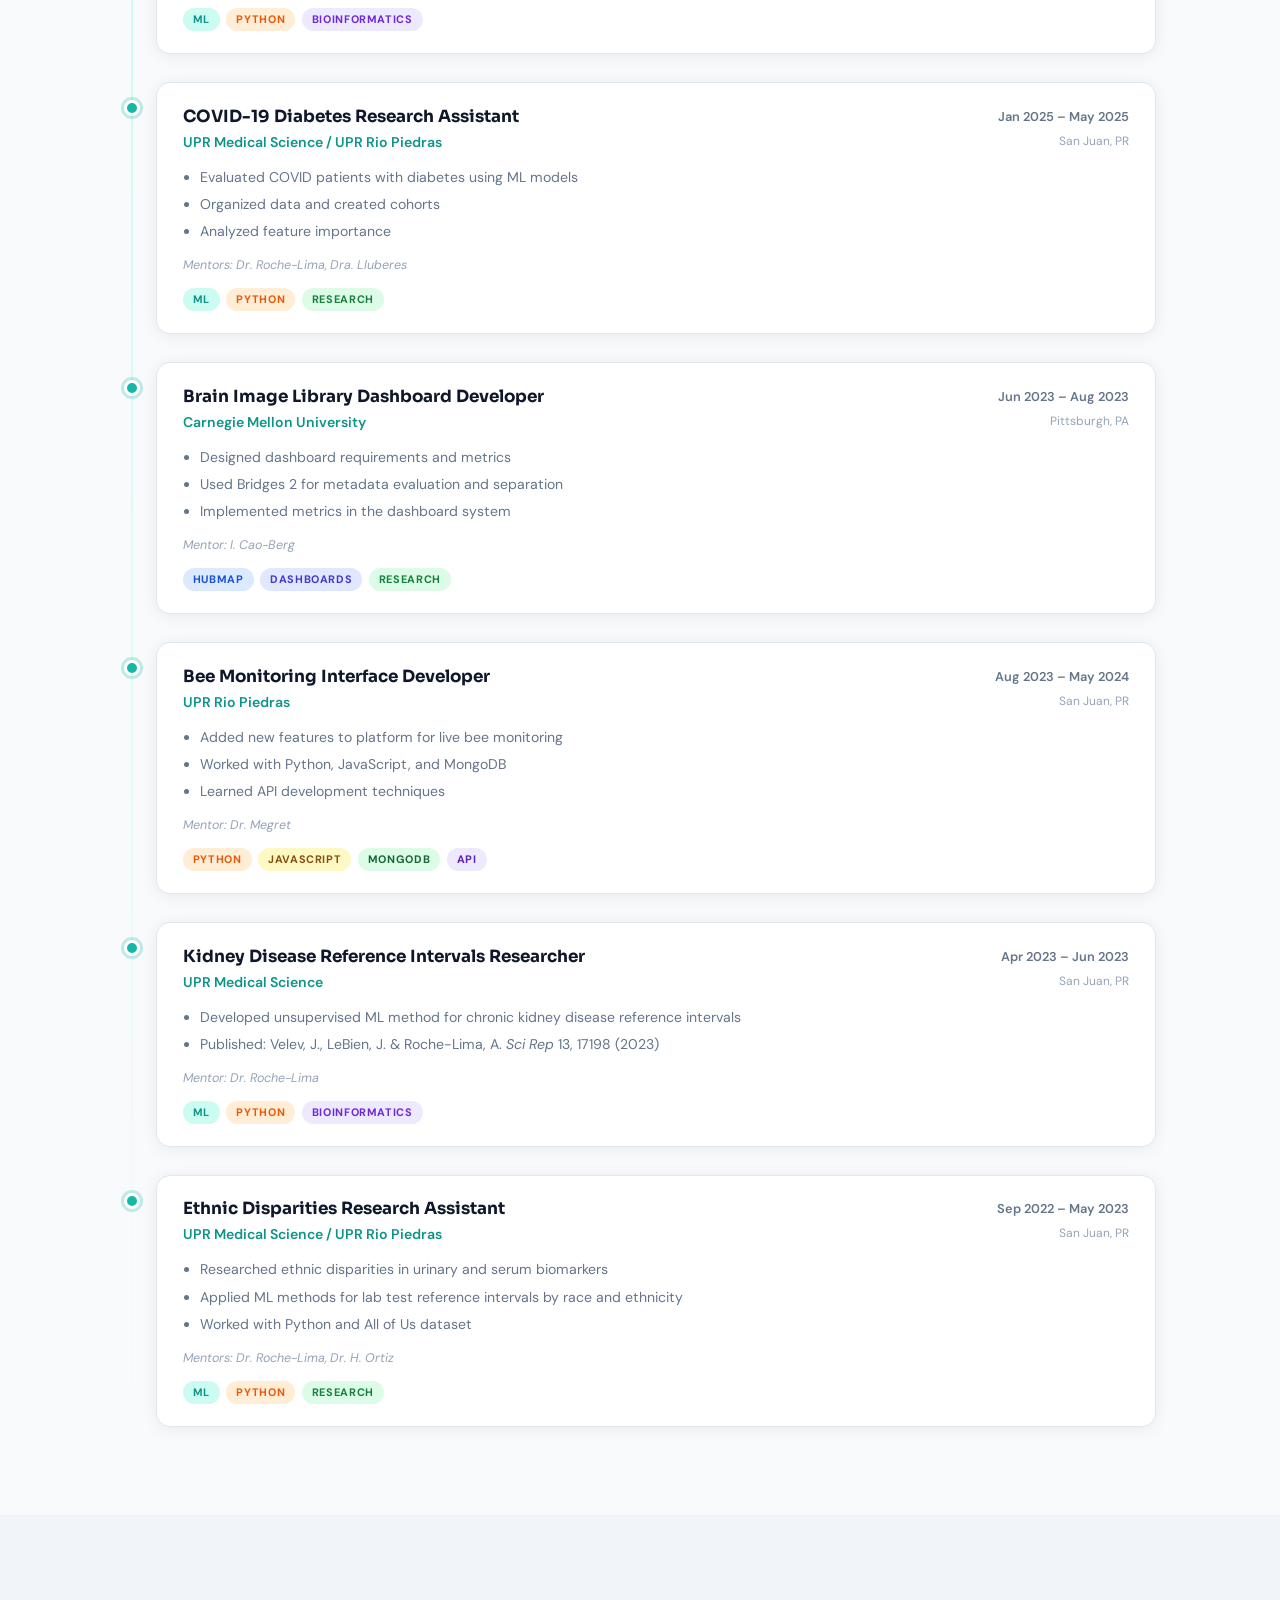
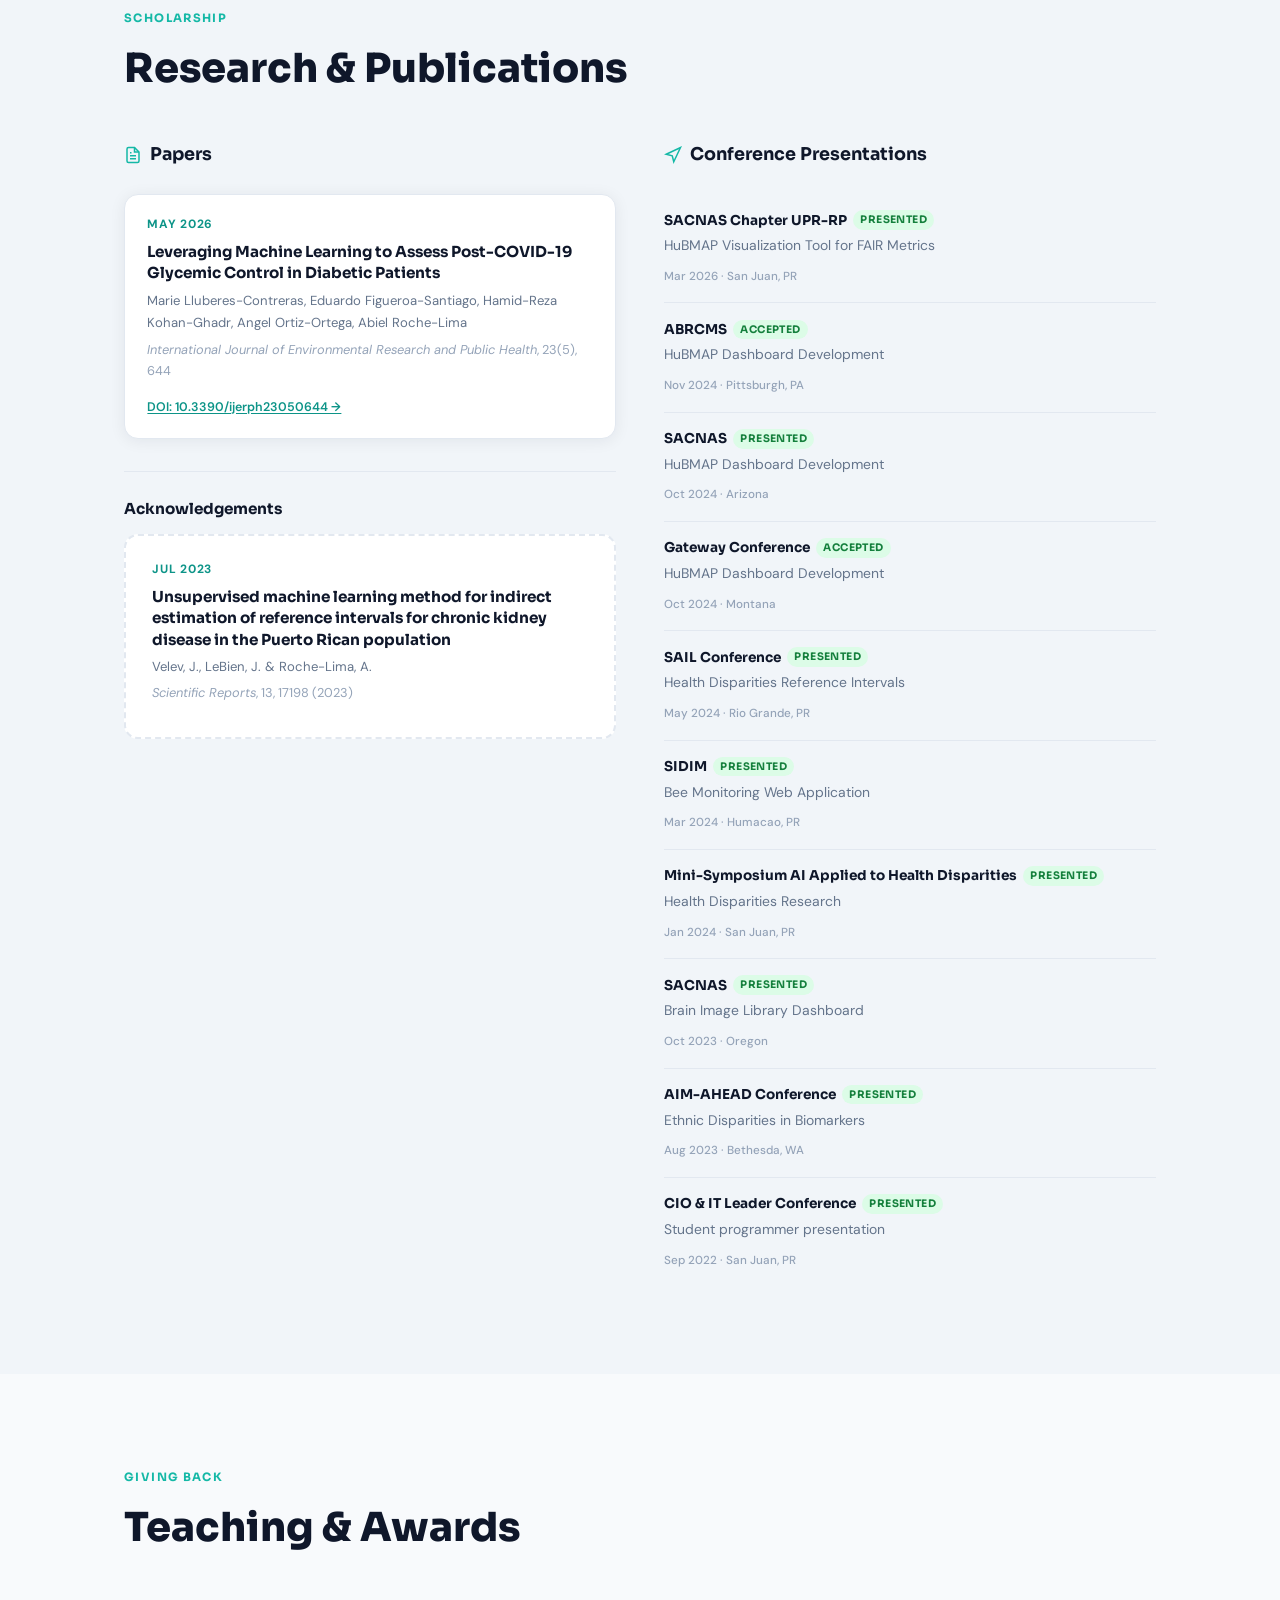
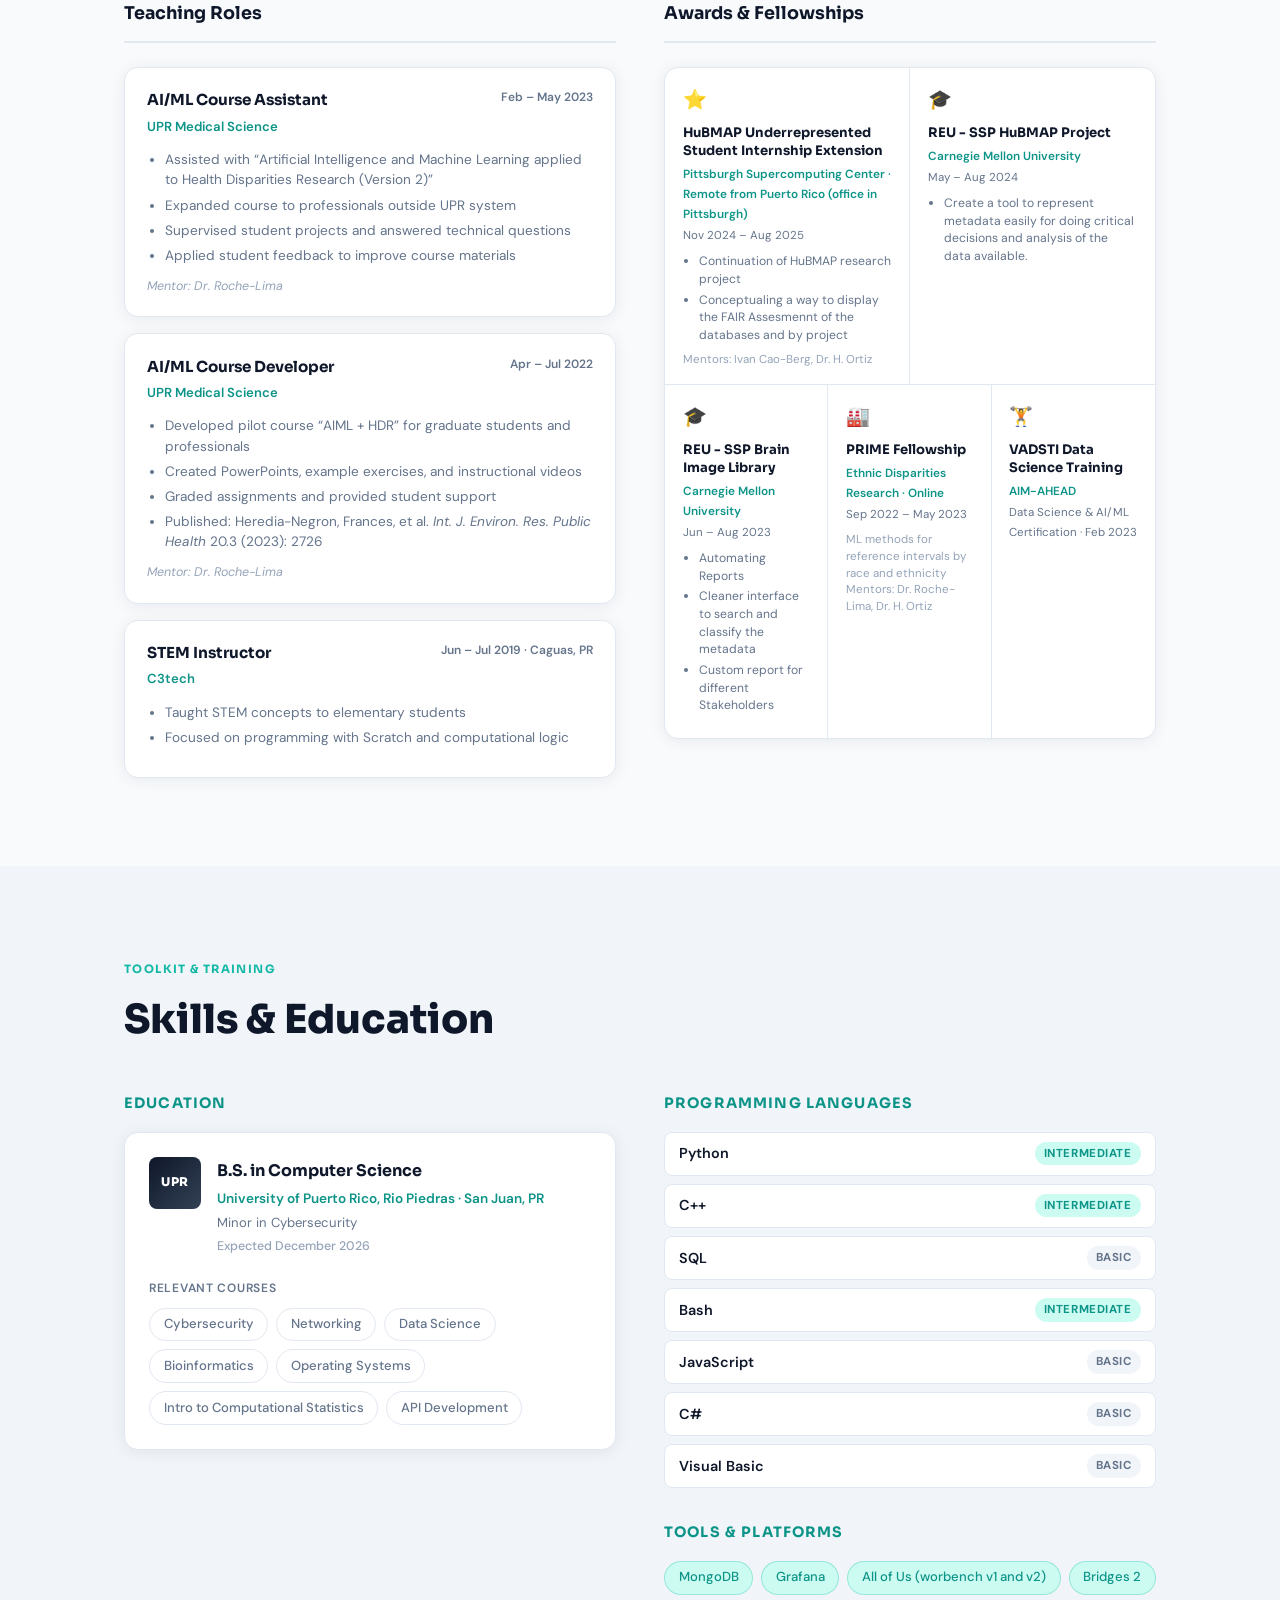
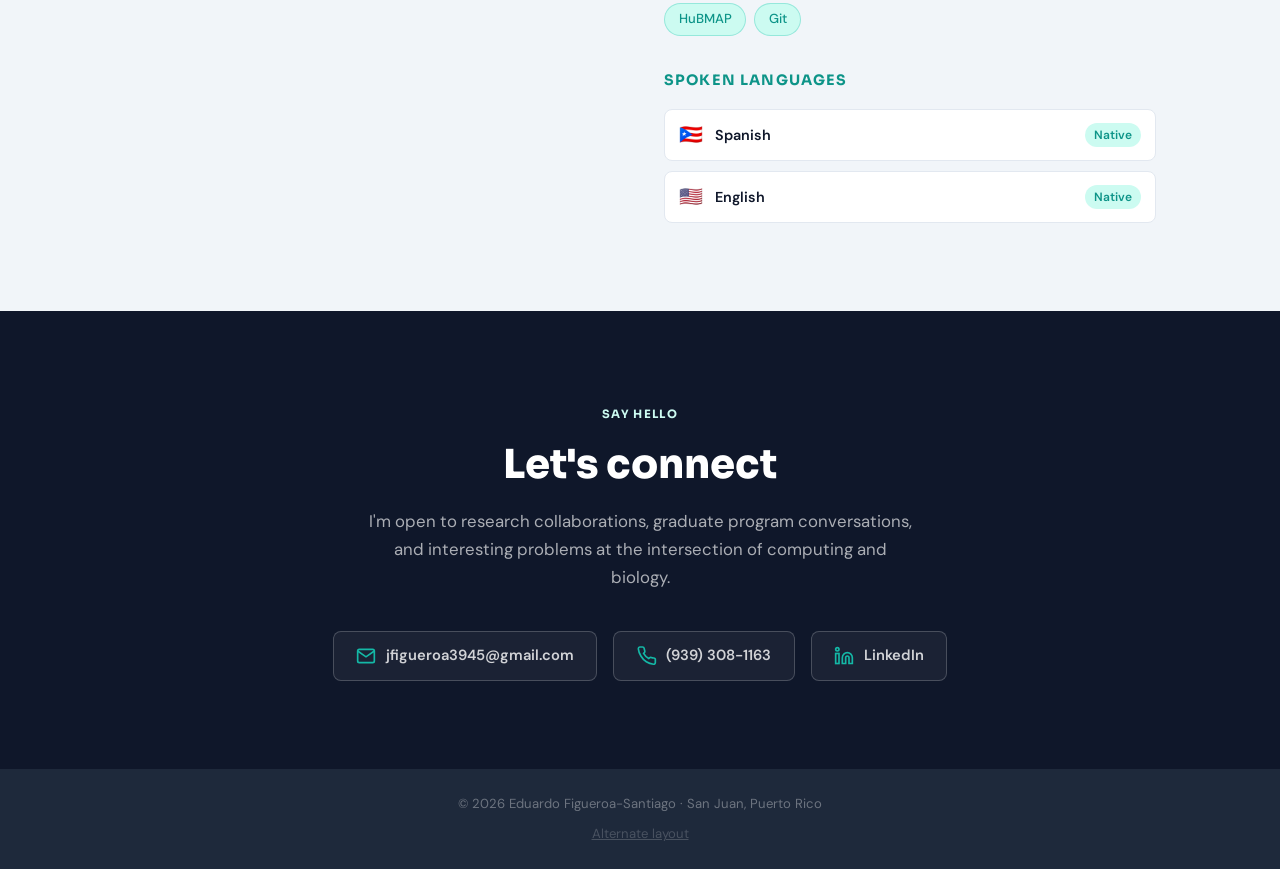
==== commit 117c7d07: "Mark ABRCMS talk as accepted instead of couldn't present. Co-authored-by: Cursor <cursoragent@cursor" ====
--- a/index.html
+++ b/index.html
@@ -471,7 +471,7 @@
                 <span class="talk-meta">Mar 2026 &middot; San Juan, PR</span>
               </li>
               <li class="talk-item">
-                <div class="talk-venue">ABRCMS <span class="badge-unpresented">Couldn't present</span></div>
+                <div class="talk-venue">ABRCMS <span class="badge-accept">Accepted</span></div>
                 <div class="talk-title">HuBMAP Dashboard Development</div>
                 <span class="talk-meta">Nov 2024 &middot; Pittsburgh, PA</span>
               </li>
